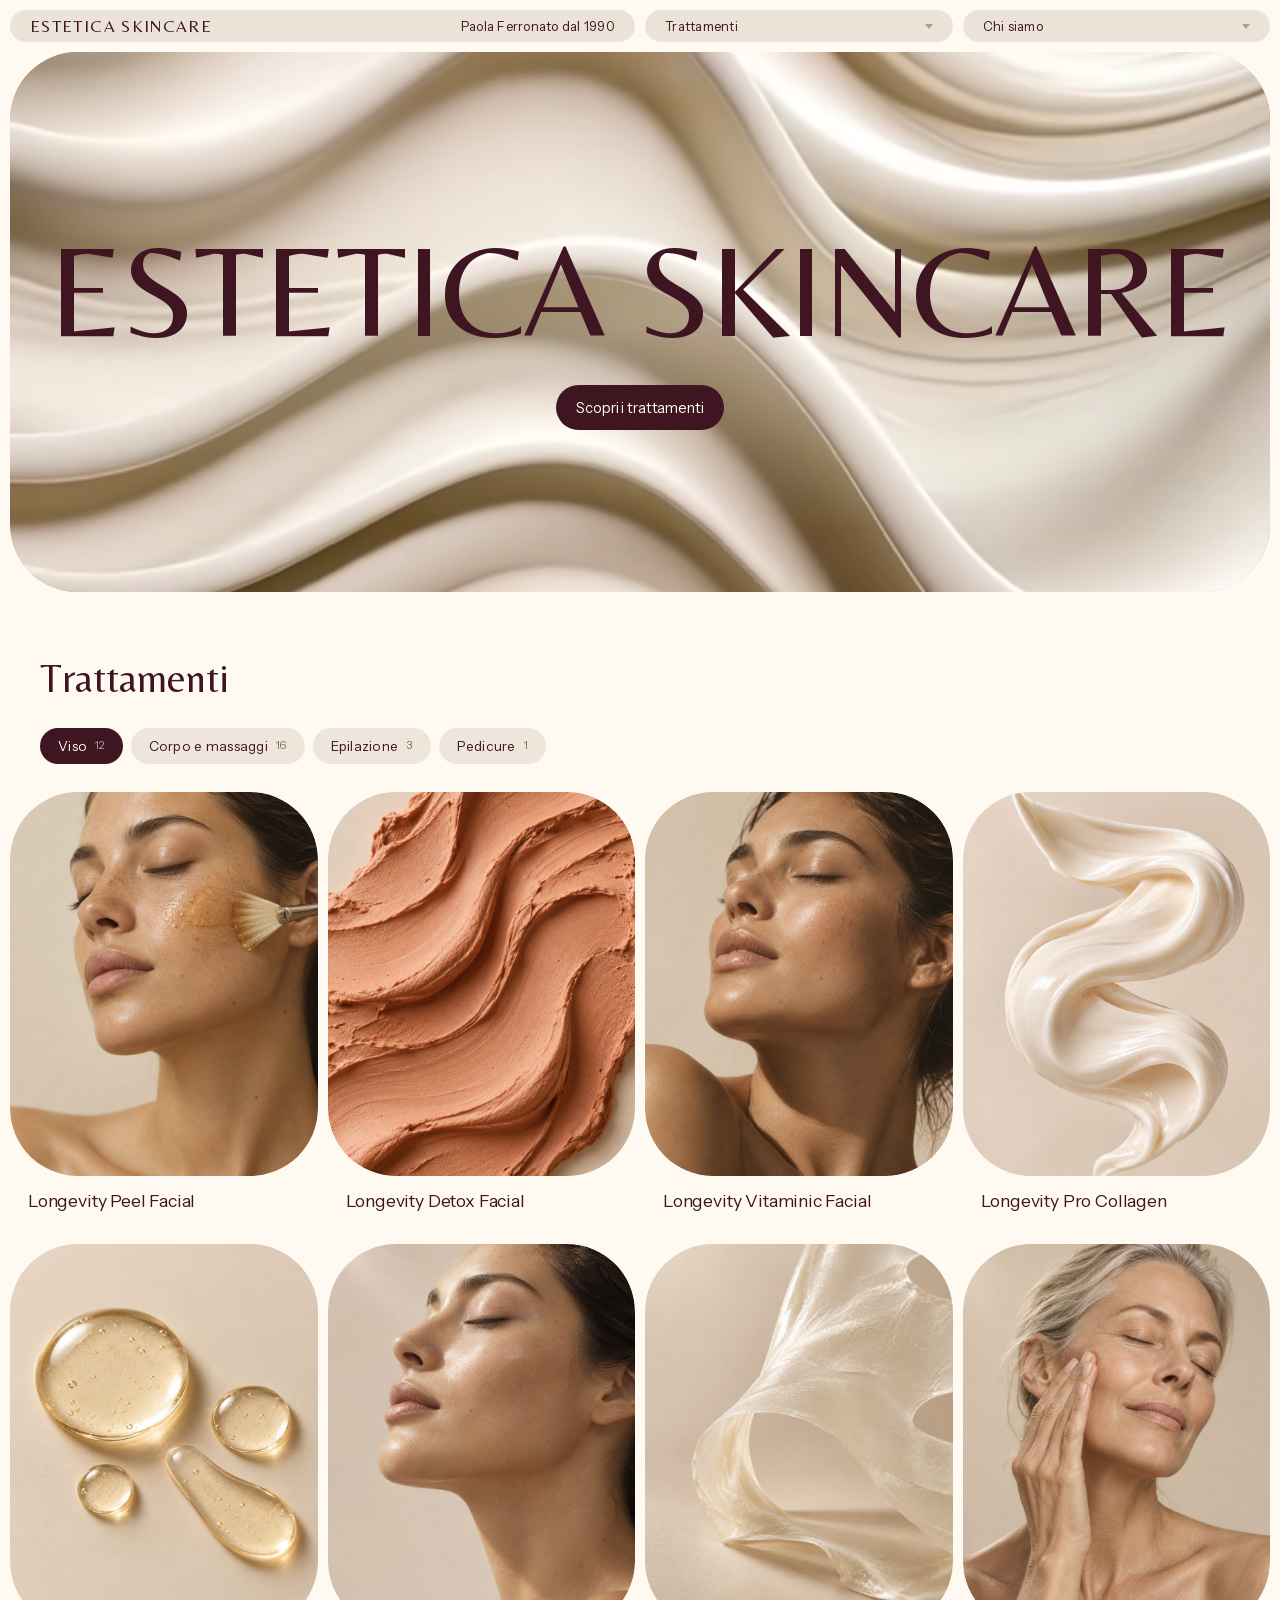
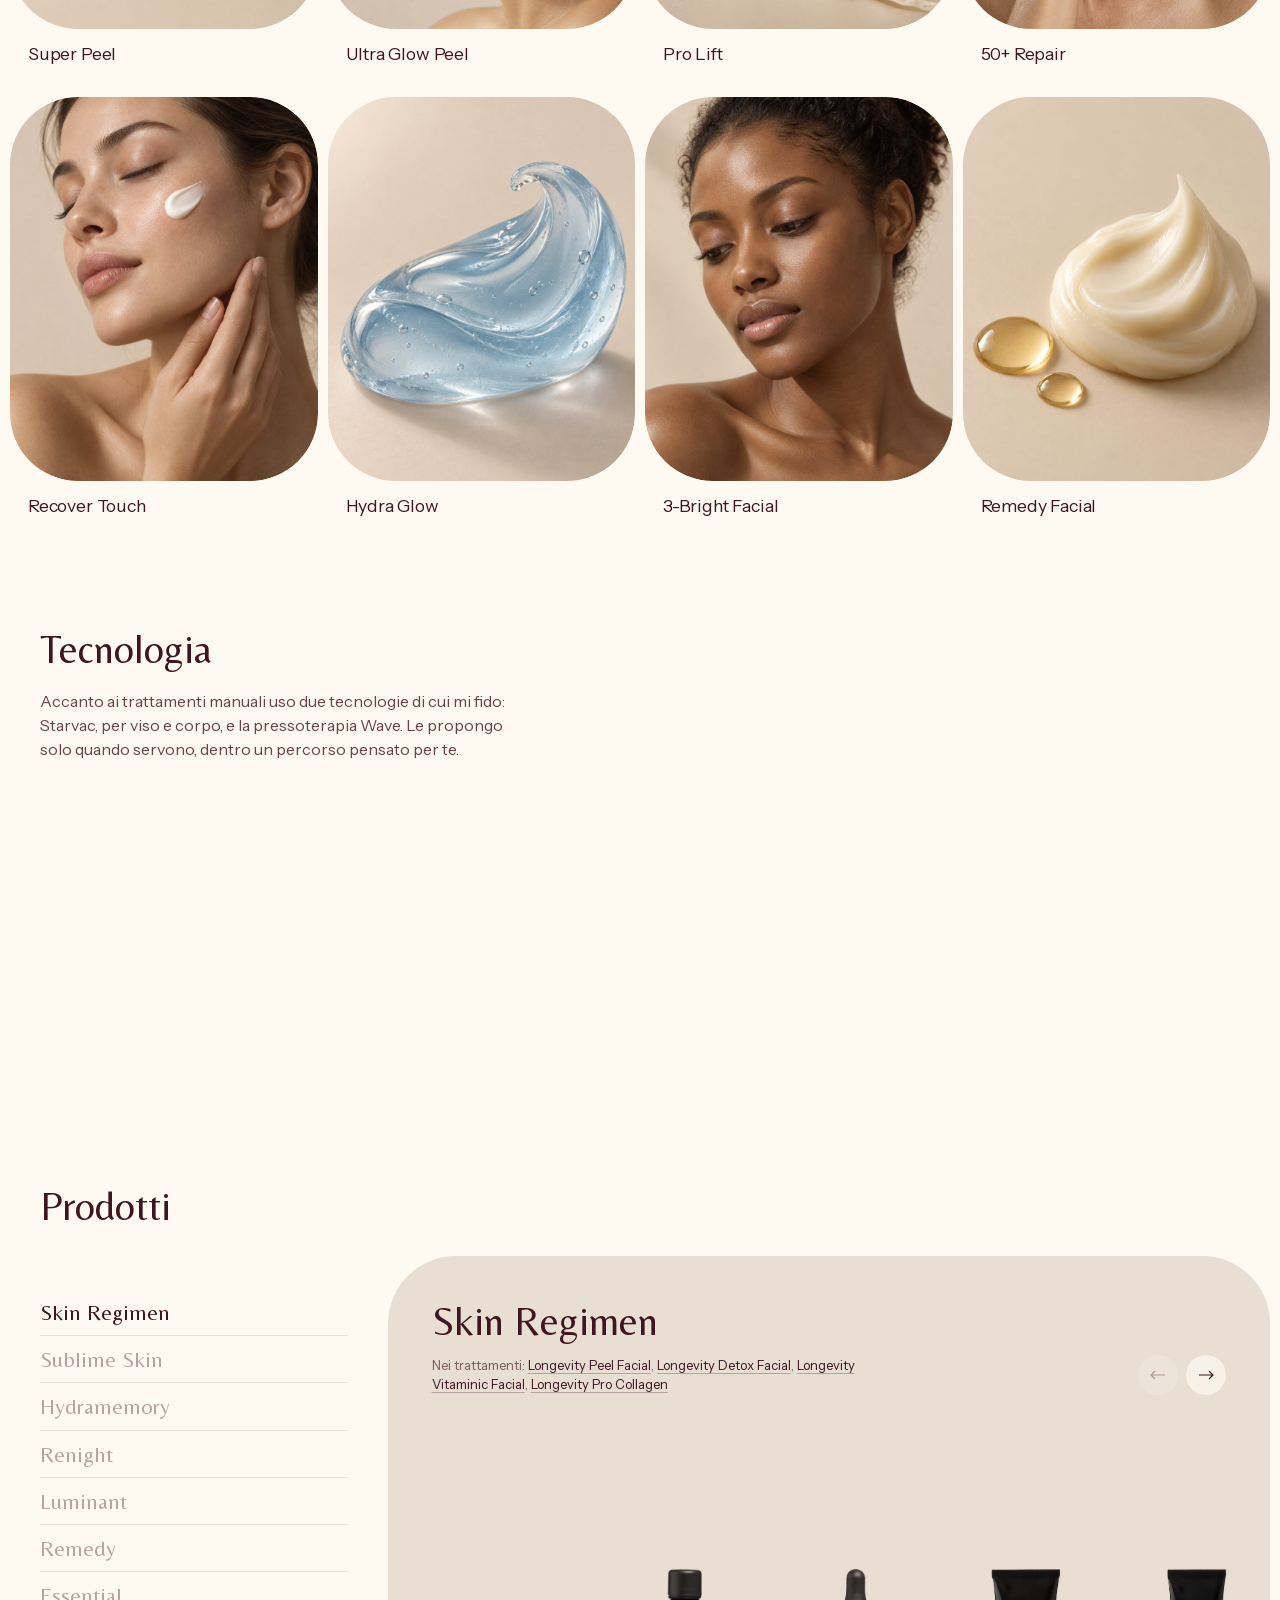
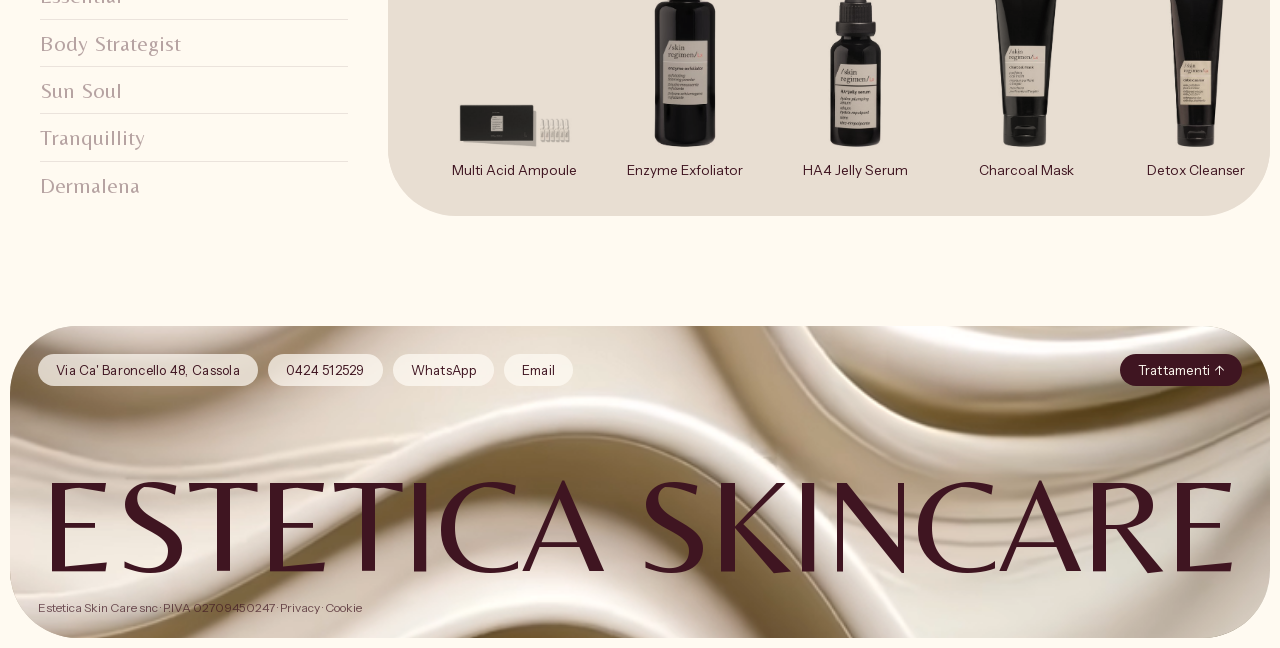
==== index.html @ 83f04407 "Prodotti Dermalena con le foto; logo nella scheda del browser Dermalena ha i suoi prodotti come le a" ====
<!doctype html>
<html lang="it">
<head>
  <meta charset="utf-8">
  <meta name="viewport" content="width=device-width, initial-scale=1">
  <title>Estetica Skincare | San Giuseppe di Cassola (VI)</title>
  <meta name="description" content="Estetica Skin Care, dal 1990 a San Giuseppe di Cassola (VI): Paola Ferronato e i suoi trattamenti viso e corpo Comfort Zone, massaggi, Starvac, pressoterapia, epilazione e pedicure. Si prenota su WhatsApp o al telefono.">
  <meta name="theme-color" content="#3F1521">
  <link rel="icon" href="favicon-32.png" sizes="32x32" type="image/png">
  <link rel="icon" href="favicon.svg" type="image/svg+xml">
  <link rel="apple-touch-icon" href="apple-touch-icon.png">

  <link rel="preload" href="fonts/instrument-sans-latin.woff2" as="font" type="font/woff2" crossorigin>
  <link rel="preload" href="fonts/belleza-latin.woff2" as="font" type="font/woff2" crossorigin>
  <link rel="preload" href="video/crema.avif" as="image" type="image/avif">
  <link rel="stylesheet" href="styles.css?v=15">
  <script>document.documentElement.classList.add('js')</script>
</head>
<body>

  <!--
    Dati presi da fonti pubbliche (Facebook dello studio, PagineGialle/PagineBianche, registro imprese):
    telefono 0424 512529, WhatsApp 348 1515097, Via Ca' Baroncello 48, P.IVA 02709450247.
    Trattamenti, durate e descrizioni dal menu Comfort Zone dello studio (settembre 2026).
    Email dello studio: skincareglp@gmail.com.
    DA CONFERMARE CON LA TITOLARE: durata del Bamboo Massage e della pedicure.

    Trattamenti, prezzi e prodotti vengono dai file in data/: le parti tra i segni "dati:…" e
    "/dati:…" le scrive scripts/build.mjs, quindi non vanno modificate a mano.
    Paola cambia i trattamenti dal pannello (.pages.yml), GitHub rigenera e pubblica.
  -->

  <!-- BARRA IN ALTO -->
  <div class="topbar">
    <header class="site-header bar">
      <a class="logo" href="#top">Estetica Skincare</a>
      <p class="site-header__owner">Paola Ferronato<span class="site-header__since"> dal 1990</span></p>
    </header>

    <nav class="site-menu" aria-label="Menu">
      <div class="site-menu__item">
        <button class="site-menu__btn bar" type="button" aria-expanded="false" aria-controls="panel-trattamenti">
          <span>Trattamenti</span>
          <svg class="site-menu__icon" viewBox="0 0 8 5" aria-hidden="true"><path d="M0 0h8L4 5z" fill="currentColor"/></svg>
        </button>
        <div class="menu-panel menu-panel--large" id="panel-trattamenti" hidden>
          <div class="menu-cats">
            <!-- dati:menu -->
            <div class="menu-cats__col">
              <section>
                <h2 class="panel-label">Viso</h2>
                <ul>
                  <li><a href="#t-longevity-peel"><span>Longevity Peel Facial</span><span class="menu-cats__time">50 min</span></a></li>
                  <li><a href="#t-longevity-detox"><span>Longevity Detox Facial</span><span class="menu-cats__time">50 min</span></a></li>
                  <li><a href="#t-longevity-vitaminic"><span>Longevity Vitaminic Facial</span><span class="menu-cats__time">50 min</span></a></li>
                  <li><a href="#t-longevity-pro-collagen"><span>Longevity Pro Collagen</span><span class="menu-cats__time">50 min</span></a></li>
                  <li><a href="#t-super-peel"><span>Super Peel</span><span class="menu-cats__time">50 min</span></a></li>
                  <li><a href="#t-ultra-glow-peel"><span>Ultra Glow Peel</span><span class="menu-cats__time">50 min</span></a></li>
                  <li><a href="#t-pro-lift"><span>Pro Lift</span><span class="menu-cats__time">50 min</span></a></li>
                  <li><a href="#t-50-repair"><span>50+ Repair</span><span class="menu-cats__time">60 min</span></a></li>
                  <li><a href="#t-recover-touch"><span>Recover Touch</span><span class="menu-cats__time">60 min</span></a></li>
                  <li><a href="#t-hydra-glow"><span>Hydra Glow</span><span class="menu-cats__time">50 min</span></a></li>
                  <li><a href="#t-3-bright-facial"><span>3-Bright Facial</span><span class="menu-cats__time">50 min</span></a></li>
                  <li><a href="#t-remedy-facial"><span>Remedy Facial</span><span class="menu-cats__time">50 min</span></a></li>
                </ul>
              </section>
            </div>
            <div class="menu-cats__col">
              <section>
                <h2 class="panel-label">Corpo e massaggi</h2>
                <ul>
                  <li><a href="#t-osmotic-bliss-massage"><span>Osmotic Bliss Massage</span><span class="menu-cats__time">50 min</span></a></li>
                  <li><a href="#t-3in1-treatment"><span>3in1 Treatment</span><span class="menu-cats__time">60 min</span></a></li>
                  <li><a href="#t-detox-and-drain"><span>Detox &amp; Drain</span><span class="menu-cats__time">50 min</span></a></li>
                  <li><a href="#t-thermal-mud"><span>Thermal Mud</span><span class="menu-cats__time">50 min</span></a></li>
                  <li><a href="#t-gua-sha-mud-massage"><span>Gua Sha Mud Massage</span><span class="menu-cats__time">50 min</span></a></li>
                  <li><a href="#t-thermoshock"><span>Thermoshock Treatment</span><span class="menu-cats__time">50 min</span></a></li>
                  <li><a href="#t-cellulite-shaping"><span>Cellulite Shaping Massage</span><span class="menu-cats__time">50 min</span></a></li>
                  <li><a href="#t-bamboo-massage"><span>Bamboo Massage</span><span class="menu-cats__time">50 min</span></a></li>
                  <li><a href="#t-head-spa"><span>Head Spa</span><span class="menu-cats__time">60 min</span></a></li>
                  <li><a href="#t-active-toning"><span>Active Toning</span><span class="menu-cats__time">50 min</span></a></li>
                  <li><a href="#t-back-and-neck-massage"><span>Back and Neck Massage</span><span class="menu-cats__time">50 min</span></a></li>
                  <li><a href="#t-collagen-wellness"><span>Collagen Wellness</span><span class="menu-cats__time">50 min</span></a></li>
                  <li><a href="#t-double-peel-body"><span>Double Peel Body</span><span class="menu-cats__time">60 min</span></a></li>
                  <li><a href="#t-maternity-massage"><span>Maternity Massage</span><span class="menu-cats__time">60 min</span></a></li>
                  <li><a href="#t-vital-bust"><span>Vital Bust</span><span class="menu-cats__time">50 min</span></a></li>
                  <li><a href="#t-fisiosport-massage"><span>Fisiosport Massage</span><span class="menu-cats__time">50 min</span></a></li>
                </ul>
              </section>
            </div>
            <div class="menu-cats__col">
              <section>
                <h2 class="panel-label">Epilazione</h2>
                <ul>
                  <li><a href="#t-epilazione-liposolubile"><span>Epilazione liposolubile</span><span class="menu-cats__time">A zona</span></a></li>
                  <li><a href="#t-laser-luce-pulsata"><span>Laser luce pulsata</span><span class="menu-cats__time">A zona</span></a></li>
                  <li><a href="#t-epilazione-elastique"><span>Epilazione Elastique</span><span class="menu-cats__time">A zona</span></a></li>
                </ul>
              </section>
              <section>
                <h2 class="panel-label">Pedicure</h2>
                <ul>
                  <li><a href="#t-pedicure"><span>Pedicure</span><span class="menu-cats__time">50 min</span></a></li>
                </ul>
              </section>
              <section>
                <h2 class="panel-label">Tecnologia</h2>
                <ul>
                  <li><a href="#t-starvac"><span>Starvac</span><span class="menu-cats__time">Viso e corpo</span></a></li>
                  <li><a href="#t-pressoterapia-wave"><span>Pressoterapia Wave</span><span class="menu-cats__time">Gambe e corpo</span></a></li>
                </ul>
              </section>
            </div>
            <!-- /dati:menu -->
          </div>
          <p class="menu-cats__note">Si prenota su WhatsApp o al telefono. <a href="#prodotti">I prodotti →</a></p>
        </div>
      </div>

      <div class="site-menu__item">
        <button class="site-menu__btn bar" type="button" aria-expanded="false" aria-controls="panel-chi-siamo">
          <span>Chi siamo</span>
          <svg class="site-menu__icon" viewBox="0 0 8 5" aria-hidden="true"><path d="M0 0h8L4 5z" fill="currentColor"/></svg>
        </button>
        <div class="menu-panel" id="panel-chi-siamo" hidden>
          <div class="about">
            <section>
              <h2 class="panel-label">Lo studio</h2>
              <div class="about__text">
                <p>Lo studio di Paola Ferronato, a San Giuseppe di Cassola dal 1990.</p>
                <p>Da più di trent'anni Paola accoglie le sue clienti una alla volta, con calma e con cura. È così che si diventa di casa: conoscendosi, appuntamento dopo appuntamento.</p>
              </div>
            </section>

            <!-- dove siamo e come contattarci, in un solo elenco -->
            <ul class="about__rows">
              <li><span>Indirizzo</span><span>Via Ca' Baroncello, 48<br>36022 San Giuseppe di Cassola (VI)</span></li>
              <li><span>Mappa</span><a href="https://www.google.com/maps/search/?api=1&amp;query=Estetica%20Skin%20Care%2C%20Via%20Ca%27%20Baroncello%2048%2C%20Cassola%20VI" target="_blank" rel="noopener">Apri in Google Maps</a></li>
              <li><span>Telefono</span><a href="tel:+390424512529">0424 512529</a></li>
              <li><span>WhatsApp</span><a href="https://wa.me/393481515097" target="_blank" rel="noopener">348 1515097</a></li>
              <li><span>Email</span><a href="mailto:skincareglp@gmail.com">skincareglp@gmail.com</a></li>
            </ul>
          </div>
        </div>
      </div>
    </nav>
  </div>

  <main>

    <!-- HERO -->
    <section class="hero" id="top">
      <!-- crema che scorre: un'immagine animata (AVIF), che i telefoni fanno sempre girare da sola,
           senza pulsante play; dove l'AVIF non c'è resta il primo fotogramma -->
      <picture class="bg-cream" aria-hidden="true"><source srcset="video/crema.avif" type="image/avif"><img src="img/crema.jpg" alt="" fetchpriority="high"></picture>

      <div class="hero__content">
        <!-- le lettere salgono una alla volta dalla linea di base, come il logo nel footer di Vibrolux -->
        <h1 class="hero__wordmark" aria-label="Estetica Skincare"><span class="hero__letters" aria-hidden="true"><span style="--i:0">E</span><span style="--i:1">S</span><span style="--i:2">T</span><span style="--i:3">E</span><span style="--i:4">T</span><span style="--i:5">I</span><span style="--i:6">C</span><span style="--i:7">A</span><span style="--i:8">&nbsp;</span><span style="--i:9">S</span><span style="--i:10">K</span><span style="--i:11">I</span><span style="--i:12">N</span><span style="--i:13">C</span><span style="--i:14">A</span><span style="--i:15">R</span><span style="--i:16">E</span></span></h1>
        <a class="pill pill--wine" href="#trattamenti">Scopri i trattamenti</a>
      </div>
    </section>

    <!-- TRATTAMENTI, divisi per area: in ogni card, .treatment__detail è il testo della scheda che si apre al tocco -->
    <section class="treatments" id="trattamenti" aria-labelledby="treatments-title">
      <div class="treatments__head">
        <h2 id="treatments-title">Trattamenti</h2>
      </div>

      <!-- dati:aree -->
      <div class="tabs" role="tablist" aria-label="Aree di trattamento">
        <button class="tab" type="button" role="tab" id="tab-viso" aria-controls="cat-viso" aria-selected="true">Viso<span class="tab__count">12</span></button>
        <button class="tab" type="button" role="tab" id="tab-corpo" aria-controls="cat-corpo" aria-selected="false">Corpo e massaggi<span class="tab__count">16</span></button>
        <button class="tab" type="button" role="tab" id="tab-epilazione" aria-controls="cat-epilazione" aria-selected="false">Epilazione<span class="tab__count">3</span></button>
        <button class="tab" type="button" role="tab" id="tab-pedicure" aria-controls="cat-pedicure" aria-selected="false">Pedicure<span class="tab__count">1</span></button>
      </div>

      <div class="category" id="cat-viso" role="tabpanel" aria-labelledby="tab-viso">
        <h3 class="category__title">Viso</h3>
        <div class="grid">
          <article class="treatment" id="t-longevity-peel" data-area="Viso" data-time="50 min">
            <button class="card" type="button" aria-label="Longevity Peel Facial: scopri il trattamento">
              <span class="card__thumb"><img src="img/trattamenti/longevity-peel.jpg" alt="" width="880" height="1100"></span>
              <span class="card__label"><span class="card__cta">Scopri il trattamento</span><span class="card__name" aria-hidden="true">Longevity Peel Facial</span></span>
            </button>
            <div class="treatment__info">
              <h4 class="treatment__name">Longevity Peel Facial</h4>
            </div>
            <div class="treatment__detail">
              <p class="treatment__desc">Il rimedio alla stanchezza della vita di città e ai segni che lascia sul viso. Alfa-idrossiacidi, acido ialuronico e peptidi rinnovano la pelle, contrastano rughe e perdita di tono e le ridanno un aspetto sano e compatto.</p>
              <p class="panel-label">Prodotti usati</p>
              <ul class="product-chips">
                <li class="product-chip"><span class="product-chip__img"><img src="img/prodotti/skin-regimen-multi-acid-ampoule.jpg" alt="" width="450" height="600" loading="lazy"></span><span><span class="product-chip__name">Multi Acid Ampoule</span><span class="product-chip__line">Skin Regimen</span></span></li>
                <li class="product-chip"><span class="product-chip__img"><img src="img/prodotti/skin-regimen-enzyme-exfoliator.jpg" alt="" width="450" height="600" loading="lazy"></span><span><span class="product-chip__name">Enzyme Exfoliator</span><span class="product-chip__line">Skin Regimen</span></span></li>
                <li class="product-chip"><span class="product-chip__img"><img src="img/prodotti/skin-regimen-ha4-jelly-serum.jpg" alt="" width="450" height="600" loading="lazy"></span><span><span class="product-chip__name">HA4 Jelly Serum</span><span class="product-chip__line">Skin Regimen</span></span></li>
              </ul>
              <p class="treatment__book">
                <a class="pill pill--wine" href="https://wa.me/393481515097?text=Ciao%21%20Vorrei%20prenotare%3A%20Longevity%20Peel%20Facial" target="_blank" rel="noopener">Prenota su WhatsApp</a>
                <a class="pill pill--line" href="tel:+390424512529">Chiama 0424 512529</a>
              </p>
            </div>
          </article>
          <article class="treatment" id="t-longevity-detox" data-area="Viso" data-time="50 min">
            <button class="card" type="button" aria-label="Longevity Detox Facial: scopri il trattamento">
              <span class="card__thumb"><img src="img/trattamenti/longevity-detox.jpg" alt="" width="880" height="1100"></span>
              <span class="card__label"><span class="card__cta">Scopri il trattamento</span><span class="card__name" aria-hidden="true">Longevity Detox Facial</span></span>
            </button>
            <div class="treatment__info">
              <h4 class="treatment__name">Longevity Detox Facial</h4>
            </div>
            <div class="treatment__detail">
              <p class="treatment__desc">Libera la pelle da smog e impurità e contrasta i primi segni del tempo. Una maschera peel-off con clorella e carbone vegetale, insieme a manualità di massaggio specifiche, dà subito un effetto detossinante, rassodante e antigravità.</p>
              <p class="panel-label">Prodotti usati</p>
              <ul class="product-chips">
                <li class="product-chip"><span class="product-chip__img"><img src="img/prodotti/skin-regimen-detox-cleanser.jpg" alt="" width="450" height="600" loading="lazy"></span><span><span class="product-chip__name">Detox Cleanser</span><span class="product-chip__line">Skin Regimen</span></span></li>
                <li class="product-chip"><span class="product-chip__img"><img src="img/prodotti/skin-regimen-charcoal-mask.jpg" alt="" width="450" height="600" loading="lazy"></span><span><span class="product-chip__name">Charcoal Mask</span><span class="product-chip__line">Skin Regimen</span></span></li>
                <li class="product-chip"><span class="product-chip__img"><img src="img/prodotti/skin-regimen-microalgae-essence.jpg" alt="" width="450" height="600" loading="lazy"></span><span><span class="product-chip__name">Microalgae Essence</span><span class="product-chip__line">Skin Regimen</span></span></li>
              </ul>
              <p class="treatment__book">
                <a class="pill pill--wine" href="https://wa.me/393481515097?text=Ciao%21%20Vorrei%20prenotare%3A%20Longevity%20Detox%20Facial" target="_blank" rel="noopener">Prenota su WhatsApp</a>
                <a class="pill pill--line" href="tel:+390424512529">Chiama 0424 512529</a>
              </p>
            </div>
          </article>
          <article class="treatment" id="t-longevity-vitaminic" data-area="Viso" data-time="50 min">
            <button class="card" type="button" aria-label="Longevity Vitaminic Facial: scopri il trattamento">
              <span class="card__thumb"><img src="img/trattamenti/longevity-vitaminic.jpg" alt="" width="880" height="1100"></span>
              <span class="card__label"><span class="card__cta">Scopri il trattamento</span><span class="card__name" aria-hidden="true">Longevity Vitaminic Facial</span></span>
            </button>
            <div class="treatment__info">
              <h4 class="treatment__name">Longevity Vitaminic Facial</h4>
            </div>
            <div class="treatment__detail">
              <p class="treatment__desc">Per la pelle spenta e grigia, con macchie e primi segni del tempo. Dopo una pulizia profonda, una maschera illuminante all'argilla e un'alta dose di vitamina C ridanno tono e luce; lo skin stretching ridensifica il viso.</p>
              <p class="panel-label">Prodotti usati</p>
              <ul class="product-chips">
                <li class="product-chip"><span class="product-chip__img"><img src="img/prodotti/skin-regimen-vitamin-c-serum.jpg" alt="" width="450" height="600" loading="lazy"></span><span><span class="product-chip__name">Vitamin C Serum</span><span class="product-chip__line">Skin Regimen</span></span></li>
                <li class="product-chip"><span class="product-chip__img"><img src="img/prodotti/skin-regimen-pink-kaolin-mask.jpg" alt="" width="450" height="600" loading="lazy"></span><span><span class="product-chip__name">Pink Kaolin Mask</span><span class="product-chip__line">Skin Regimen</span></span></li>
              </ul>
              <p class="treatment__book">
                <a class="pill pill--wine" href="https://wa.me/393481515097?text=Ciao%21%20Vorrei%20prenotare%3A%20Longevity%20Vitaminic%20Facial" target="_blank" rel="noopener">Prenota su WhatsApp</a>
                <a class="pill pill--line" href="tel:+390424512529">Chiama 0424 512529</a>
              </p>
            </div>
          </article>
          <article class="treatment" id="t-longevity-pro-collagen" data-area="Viso" data-time="50 min">
            <button class="card" type="button" aria-label="Longevity Pro Collagen: scopri il trattamento">
              <span class="card__thumb"><img src="img/trattamenti/longevity-pro-collagen.jpg" alt="" width="880" height="1100"></span>
              <span class="card__label"><span class="card__cta">Scopri il trattamento</span><span class="card__name" aria-hidden="true">Longevity Pro Collagen</span></span>
            </button>
            <div class="treatment__info">
              <h4 class="treatment__name">Longevity Pro Collagen</h4>
            </div>
            <div class="treatment__detail">
              <p class="treatment__desc">Migliora tono e compattezza: aumenta elasticità e idratazione e attenua le rughe dovute al rilassamento della pelle. Il massaggio con il Rolling Roulage e una maschera professionale la lasciano più liscia e piena.</p>
              <p class="panel-label">Prodotti usati</p>
              <ul class="product-chips">
                <li class="product-chip"><span class="product-chip__img"><img src="img/prodotti/skin-regimen-collagen-serum.jpg" alt="" width="450" height="600" loading="lazy"></span><span><span class="product-chip__name">Collagen Serum</span><span class="product-chip__line">Skin Regimen</span></span></li>
                <li class="product-chip"><span class="product-chip__img"><img src="img/prodotti/skin-regimen-tripeptide-gel.jpg" alt="" width="450" height="600" loading="lazy"></span><span><span class="product-chip__name">Tripeptide Gel</span><span class="product-chip__line">Skin Regimen</span></span></li>
                <li class="product-chip"><span class="product-chip__img"><img src="img/prodotti/skin-regimen-polypeptide-rich-cream.jpg" alt="" width="450" height="600" loading="lazy"></span><span><span class="product-chip__name">Polypeptide Rich Cream</span><span class="product-chip__line">Skin Regimen</span></span></li>
              </ul>
              <p class="treatment__book">
                <a class="pill pill--wine" href="https://wa.me/393481515097?text=Ciao%21%20Vorrei%20prenotare%3A%20Longevity%20Pro%20Collagen" target="_blank" rel="noopener">Prenota su WhatsApp</a>
                <a class="pill pill--line" href="tel:+390424512529">Chiama 0424 512529</a>
              </p>
            </div>
          </article>
          <article class="treatment" id="t-super-peel" data-area="Viso" data-time="50 min">
            <button class="card" type="button" aria-label="Super Peel: scopri il trattamento">
              <span class="card__thumb"><img src="img/trattamenti/super-peel.jpg" alt="" width="880" height="1100" loading="lazy"></span>
              <span class="card__label"><span class="card__cta">Scopri il trattamento</span><span class="card__name" aria-hidden="true">Super Peel</span></span>
            </button>
            <div class="treatment__info">
              <h4 class="treatment__name">Super Peel</h4>
            </div>
            <div class="treatment__detail">
              <p class="treatment__desc">Un doppio peeling intensivo con alfa e poliidrossiacidi, adatto a ogni pelle, dalla più sensibile alla più resistente. Attenua linee d'espressione e rughe e lascia la pelle levigatissima: ideale per ringiovanire la pelle matura.</p>
              <p class="panel-label">Prodotti usati</p>
              <ul class="product-chips">
                <li class="product-chip"><span class="product-chip__img"><img src="img/prodotti/sublime-peel-pads.jpg" alt="" width="450" height="600" loading="lazy"></span><span><span class="product-chip__name">Peel Pads</span><span class="product-chip__line">Sublime Skin</span></span></li>
                <li class="product-chip"><span class="product-chip__img"><img src="img/prodotti/sublime-intensive-serum.jpg" alt="" width="450" height="600" loading="lazy"></span><span><span class="product-chip__name">Intensive Serum</span><span class="product-chip__line">Sublime Skin</span></span></li>
                <li class="product-chip"><span class="product-chip__img"><img src="img/prodotti/sublime-cream.jpg" alt="" width="450" height="600" loading="lazy"></span><span><span class="product-chip__name">Cream</span><span class="product-chip__line">Sublime Skin</span></span></li>
              </ul>
              <p class="treatment__book">
                <a class="pill pill--wine" href="https://wa.me/393481515097?text=Ciao%21%20Vorrei%20prenotare%3A%20Super%20Peel" target="_blank" rel="noopener">Prenota su WhatsApp</a>
                <a class="pill pill--line" href="tel:+390424512529">Chiama 0424 512529</a>
              </p>
            </div>
          </article>
          <article class="treatment" id="t-ultra-glow-peel" data-area="Viso" data-time="50 min">
            <button class="card" type="button" aria-label="Ultra Glow Peel: scopri il trattamento">
              <span class="card__thumb"><img src="img/trattamenti/ultra-glow-peel.jpg" alt="" width="880" height="1100" loading="lazy"></span>
              <span class="card__label"><span class="card__cta">Scopri il trattamento</span><span class="card__name" aria-hidden="true">Ultra Glow Peel</span></span>
            </button>
            <div class="treatment__info">
              <h4 class="treatment__name">Ultra Glow Peel</h4>
            </div>
            <div class="treatment__detail">
              <p class="treatment__desc">Un peeling intensivo per un incarnato uniforme e luminoso, quando il tono è spento o compaiono macchie scure. Rinnova la pelle in profondità: perfetto ai cambi di stagione.</p>
              <p class="panel-label">Prodotti usati</p>
              <ul class="product-chips">
                <li class="product-chip"><span class="product-chip__img"><img src="img/prodotti/sublime-peel-pads.jpg" alt="" width="450" height="600" loading="lazy"></span><span><span class="product-chip__name">Peel Pads</span><span class="product-chip__line">Sublime Skin</span></span></li>
                <li class="product-chip"><span class="product-chip__img"><img src="img/prodotti/sublime-glow-drops.jpg" alt="" width="450" height="600" loading="lazy"></span><span><span class="product-chip__name">Precious Glow Drops</span><span class="product-chip__line">Sublime Skin</span></span></li>
              </ul>
              <p class="treatment__book">
                <a class="pill pill--wine" href="https://wa.me/393481515097?text=Ciao%21%20Vorrei%20prenotare%3A%20Ultra%20Glow%20Peel" target="_blank" rel="noopener">Prenota su WhatsApp</a>
                <a class="pill pill--line" href="tel:+390424512529">Chiama 0424 512529</a>
              </p>
            </div>
          </article>
          <article class="treatment" id="t-pro-lift" data-area="Viso" data-time="50 min">
            <button class="card" type="button" aria-label="Pro Lift: scopri il trattamento">
              <span class="card__thumb"><img src="img/trattamenti/pro-lift.jpg" alt="" width="880" height="1100" loading="lazy"></span>
              <span class="card__label"><span class="card__cta">Scopri il trattamento</span><span class="card__name" aria-hidden="true">Pro Lift</span></span>
            </button>
            <div class="treatment__info">
              <h4 class="treatment__name">Pro Lift</h4>
            </div>
            <div class="treatment__detail">
              <p class="treatment__desc">Effetto lifting e filler naturale, con una maschera peel-off e il massaggio Kobido. Restituisce pienezza e ridisegna i volumi del viso.</p>
              <p class="panel-label">Prodotti usati</p>
              <ul class="product-chips">
                <li class="product-chip"><span class="product-chip__img"><img src="img/prodotti/sublime-lift-mask.jpg" alt="" width="450" height="600" loading="lazy"></span><span><span class="product-chip__name">Lift Mask</span><span class="product-chip__line">Sublime Skin</span></span></li>
                <li class="product-chip"><span class="product-chip__img"><img src="img/prodotti/sublime-lift-firm-ampoule.jpg" alt="" width="450" height="600" loading="lazy"></span><span><span class="product-chip__name">Lift &amp; Firm Ampoule</span><span class="product-chip__line">Sublime Skin</span></span></li>
                <li class="product-chip"><span class="product-chip__img"><img src="img/prodotti/sublime-cream.jpg" alt="" width="450" height="600" loading="lazy"></span><span><span class="product-chip__name">Cream</span><span class="product-chip__line">Sublime Skin</span></span></li>
              </ul>
              <p class="treatment__book">
                <a class="pill pill--wine" href="https://wa.me/393481515097?text=Ciao%21%20Vorrei%20prenotare%3A%20Pro%20Lift" target="_blank" rel="noopener">Prenota su WhatsApp</a>
                <a class="pill pill--line" href="tel:+390424512529">Chiama 0424 512529</a>
              </p>
            </div>
          </article>
          <article class="treatment" id="t-50-repair" data-area="Viso" data-time="60 min">
            <button class="card" type="button" aria-label="50+ Repair: scopri il trattamento">
              <span class="card__thumb"><img src="img/trattamenti/50-repair.jpg" alt="" width="880" height="1100" loading="lazy"></span>
              <span class="card__label"><span class="card__cta">Scopri il trattamento</span><span class="card__name" aria-hidden="true">50+ Repair</span></span>
            </button>
            <div class="treatment__info">
              <h4 class="treatment__name">50+ Repair</h4>
            </div>
            <div class="treatment__detail">
              <p class="treatment__desc">Il trattamento più completo contro assottigliamento, secchezza e perdita di densità della pelle in menopausa. Texture nutrienti in olio e due tecniche di massaggio, Dermal Petrissage e Kobido, la rivitalizzano e la sostengono.</p>
              <p class="panel-label">Prodotti usati</p>
              <ul class="product-chips">
                <li class="product-chip"><span class="product-chip__img"><img src="img/prodotti/sublime-rich-cream.jpg" alt="" width="450" height="600" loading="lazy"></span><span><span class="product-chip__name">Rich Cream</span><span class="product-chip__line">Sublime Skin</span></span></li>
                <li class="product-chip"><span class="product-chip__img"><img src="img/prodotti/sublime-intensive-serum.jpg" alt="" width="450" height="600" loading="lazy"></span><span><span class="product-chip__name">Intensive Serum</span><span class="product-chip__line">Sublime Skin</span></span></li>
              </ul>
              <p class="treatment__book">
                <a class="pill pill--wine" href="https://wa.me/393481515097?text=Ciao%21%20Vorrei%20prenotare%3A%2050%2B%20Repair" target="_blank" rel="noopener">Prenota su WhatsApp</a>
                <a class="pill pill--line" href="tel:+390424512529">Chiama 0424 512529</a>
              </p>
            </div>
          </article>
          <article class="treatment" id="t-recover-touch" data-area="Viso" data-time="60 min">
            <button class="card" type="button" aria-label="Recover Touch: scopri il trattamento">
              <span class="card__thumb"><img src="img/trattamenti/recover-touch.jpg" alt="" width="880" height="1100" loading="lazy"></span>
              <span class="card__label"><span class="card__cta">Scopri il trattamento</span><span class="card__name" aria-hidden="true">Recover Touch</span></span>
            </button>
            <div class="treatment__info">
              <h4 class="treatment__name">Recover Touch</h4>
            </div>
            <div class="treatment__detail">
              <p class="treatment__desc">Nutriente e antiossidante, ripara i danni di sole, smog e tempo. Bacche di goji e olio di macadamia nutrono la pelle e ricostruiscono la sua barriera: torna liscia e ringiovanita.</p>
              <p class="panel-label">Prodotti usati</p>
              <ul class="product-chips">
                <li class="product-chip"><span class="product-chip__img"><img src="img/prodotti/renight-oil.jpg" alt="" width="450" height="600" loading="lazy"></span><span><span class="product-chip__name">Oil</span><span class="product-chip__line">Renight</span></span></li>
                <li class="product-chip"><span class="product-chip__img"><img src="img/prodotti/renight-mask.jpg" alt="" width="450" height="600" loading="lazy"></span><span><span class="product-chip__name">Mask</span><span class="product-chip__line">Renight</span></span></li>
                <li class="product-chip"><span class="product-chip__img"><img src="img/prodotti/renight-cream.jpg" alt="" width="450" height="600" loading="lazy"></span><span><span class="product-chip__name">Cream</span><span class="product-chip__line">Renight</span></span></li>
              </ul>
              <p class="treatment__book">
                <a class="pill pill--wine" href="https://wa.me/393481515097?text=Ciao%21%20Vorrei%20prenotare%3A%20Recover%20Touch" target="_blank" rel="noopener">Prenota su WhatsApp</a>
                <a class="pill pill--line" href="tel:+390424512529">Chiama 0424 512529</a>
              </p>
            </div>
          </article>
          <article class="treatment" id="t-hydra-glow" data-area="Viso" data-time="50 min">
            <button class="card" type="button" aria-label="Hydra Glow: scopri il trattamento">
              <span class="card__thumb"><img src="img/trattamenti/hydra-glow.jpg" alt="" width="880" height="1100" loading="lazy"></span>
              <span class="card__label"><span class="card__cta">Scopri il trattamento</span><span class="card__name" aria-hidden="true">Hydra Glow</span></span>
            </button>
            <div class="treatment__info">
              <h4 class="treatment__name">Hydra Glow</h4>
            </div>
            <div class="treatment__detail">
              <p class="treatment__desc">Luminosità immediata, idratazione profonda e nuova vitalità. Acido lattico, acido ialuronico e fico d'India funzionano ancora meglio con il freddo degli ice spoons, che tonifica.</p>
              <p class="panel-label">Prodotti usati</p>
              <ul class="product-chips">
                <li class="product-chip"><span class="product-chip__img"><img src="img/prodotti/hydramemory-water-source-serum.jpg" alt="" width="450" height="600" loading="lazy"></span><span><span class="product-chip__name">Water Source Serum</span><span class="product-chip__line">Hydramemory</span></span></li>
                <li class="product-chip"><span class="product-chip__img"><img src="img/prodotti/hydramemory-plump-mask.jpg" alt="" width="450" height="600" loading="lazy"></span><span><span class="product-chip__name">Plump Mask</span><span class="product-chip__line">Hydramemory</span></span></li>
                <li class="product-chip"><span class="product-chip__img"><img src="img/prodotti/hydramemory-hybrid-glow.jpg" alt="" width="450" height="600" loading="lazy"></span><span><span class="product-chip__name">Hybrid Glow</span><span class="product-chip__line">Hydramemory</span></span></li>
              </ul>
              <p class="treatment__book">
                <a class="pill pill--wine" href="https://wa.me/393481515097?text=Ciao%21%20Vorrei%20prenotare%3A%20Hydra%20Glow" target="_blank" rel="noopener">Prenota su WhatsApp</a>
                <a class="pill pill--line" href="tel:+390424512529">Chiama 0424 512529</a>
              </p>
            </div>
          </article>
          <article class="treatment" id="t-3-bright-facial" data-area="Viso" data-time="50 min">
            <button class="card" type="button" aria-label="3-Bright Facial: scopri il trattamento">
              <span class="card__thumb"><img src="img/trattamenti/3-bright-facial.jpg" alt="" width="880" height="1100" loading="lazy"></span>
              <span class="card__label"><span class="card__cta">Scopri il trattamento</span><span class="card__name" aria-hidden="true">3-Bright Facial</span></span>
            </button>
            <div class="treatment__info">
              <h4 class="treatment__name">3-Bright Facial</h4>
            </div>
            <div class="treatment__detail">
              <p class="treatment__desc">Un trattamento intensivo contro macchie, iperpigmentazione e tono irregolare, in tre tempi: correzione, luminosità e prevenzione. Adatto a tutte le carnagioni, anche in gravidanza.</p>
              <p class="panel-label">Prodotti usati</p>
              <ul class="product-chips">
                <li class="product-chip"><span class="product-chip__img"><img src="img/prodotti/luminant-serum.jpg" alt="" width="450" height="600" loading="lazy"></span><span><span class="product-chip__name">Serum</span><span class="product-chip__line">Luminant</span></span></li>
                <li class="product-chip"><span class="product-chip__img"><img src="img/prodotti/luminant-cream.jpg" alt="" width="450" height="600" loading="lazy"></span><span><span class="product-chip__name">Cream</span><span class="product-chip__line">Luminant</span></span></li>
                <li class="product-chip"><span class="product-chip__img"><img src="img/prodotti/luminant-defense.jpg" alt="" width="450" height="600" loading="lazy"></span><span><span class="product-chip__name">Defense</span><span class="product-chip__line">Luminant</span></span></li>
              </ul>
              <p class="treatment__book">
                <a class="pill pill--wine" href="https://wa.me/393481515097?text=Ciao%21%20Vorrei%20prenotare%3A%203-Bright%20Facial" target="_blank" rel="noopener">Prenota su WhatsApp</a>
                <a class="pill pill--line" href="tel:+390424512529">Chiama 0424 512529</a>
              </p>
            </div>
          </article>
          <article class="treatment" id="t-remedy-facial" data-area="Viso" data-time="50 min">
            <button class="card" type="button" aria-label="Remedy Facial: scopri il trattamento">
              <span class="card__thumb"><img src="img/trattamenti/remedy-facial.jpg" alt="" width="880" height="1100" loading="lazy"></span>
              <span class="card__label"><span class="card__cta">Scopri il trattamento</span><span class="card__name" aria-hidden="true">Remedy Facial</span></span>
            </button>
            <div class="treatment__info">
              <h4 class="treatment__name">Remedy Facial</h4>
            </div>
            <div class="treatment__detail">
              <p class="treatment__desc">Per la pelle sensibile e delicata. Prebiotici dalla barbabietola da zucchero e olio di marula leniscono gli arrossamenti e rafforzano le difese naturali della pelle.</p>
              <p class="panel-label">Prodotti usati</p>
              <ul class="product-chips">
                <li class="product-chip"><span class="product-chip__img"><img src="img/prodotti/remedy-toner.jpg" alt="" width="450" height="600" loading="lazy"></span><span><span class="product-chip__name">Toner</span><span class="product-chip__line">Remedy</span></span></li>
                <li class="product-chip"><span class="product-chip__img"><img src="img/prodotti/remedy-serum.jpg" alt="" width="450" height="600" loading="lazy"></span><span><span class="product-chip__name">Serum</span><span class="product-chip__line">Remedy</span></span></li>
                <li class="product-chip"><span class="product-chip__img"><img src="img/prodotti/remedy-cream.jpg" alt="" width="450" height="600" loading="lazy"></span><span><span class="product-chip__name">Cream</span><span class="product-chip__line">Remedy</span></span></li>
              </ul>
              <p class="treatment__book">
                <a class="pill pill--wine" href="https://wa.me/393481515097?text=Ciao%21%20Vorrei%20prenotare%3A%20Remedy%20Facial" target="_blank" rel="noopener">Prenota su WhatsApp</a>
                <a class="pill pill--line" href="tel:+390424512529">Chiama 0424 512529</a>
              </p>
            </div>
          </article>
        </div>
      </div>

      <div class="category" id="cat-corpo" role="tabpanel" aria-labelledby="tab-corpo">
        <h3 class="category__title">Corpo e massaggi</h3>
        <div class="grid">
          <article class="treatment" id="t-osmotic-bliss-massage" data-area="Corpo e massaggi" data-time="50 min">
            <button class="card" type="button" aria-label="Osmotic Bliss Massage: scopri il trattamento">
              <span class="card__thumb"><img src="img/trattamenti/osmotic-bliss-massage.jpg" alt="" width="880" height="1100" loading="lazy"></span>
              <span class="card__label"><span class="card__cta">Scopri il trattamento</span><span class="card__name" aria-hidden="true">Osmotic Bliss Massage</span></span>
            </button>
            <div class="treatment__info">
              <h4 class="treatment__name">Osmotic Bliss Massage</h4>
            </div>
            <div class="treatment__detail">
              <p class="treatment__desc">Un massaggio drenante profondo che riduce la ritenzione di liquidi e dà subito leggerezza. Con la Osmotic Cream Mud tonifica anche la muscolatura: la pelle appare più compatta già dalla prima volta.</p>
              <p class="panel-label">Prodotti usati</p>
              <ul class="product-chips">
                <li class="product-chip"><span class="product-chip__img"><img src="img/prodotti/body-osmotic-cream-mud.jpg" alt="" width="450" height="600" loading="lazy"></span><span><span class="product-chip__name">Osmotic Cream Mud</span><span class="product-chip__line">Body Strategist</span></span></li>
              </ul>
              <p class="treatment__book">
                <a class="pill pill--wine" href="https://wa.me/393481515097?text=Ciao%21%20Vorrei%20prenotare%3A%20Osmotic%20Bliss%20Massage" target="_blank" rel="noopener">Prenota su WhatsApp</a>
                <a class="pill pill--line" href="tel:+390424512529">Chiama 0424 512529</a>
              </p>
            </div>
          </article>
          <article class="treatment" id="t-3in1-treatment" data-area="Corpo e massaggi" data-time="60 min">
            <button class="card" type="button" aria-label="3in1 Treatment: scopri il trattamento">
              <span class="card__thumb"><img src="img/trattamenti/3in1-treatment.jpg" alt="" width="880" height="1100" loading="lazy"></span>
              <span class="card__label"><span class="card__cta">Scopri il trattamento</span><span class="card__name" aria-hidden="true">3in1 Treatment</span></span>
            </button>
            <div class="treatment__info">
              <h4 class="treatment__name">3in1 Treatment</h4>
            </div>
            <div class="treatment__detail">
              <p class="treatment__desc">Rimodellante, in tre fasi: una fase termogenica che riattiva la microcircolazione, un massaggio lipolitico vigoroso e una fase drenante e tonificante. Riduce adiposità e cellulite e lascia le gambe leggere.</p>
              <p class="panel-label">Prodotti usati</p>
              <ul class="product-chips">
                <li class="product-chip"><span class="product-chip__img"><img src="img/prodotti/body-thermo-cream.jpg" alt="" width="450" height="600" loading="lazy"></span><span><span class="product-chip__name">Thermo Cream</span><span class="product-chip__line">Body Strategist</span></span></li>
                <li class="product-chip"><span class="product-chip__img"><img src="img/prodotti/body-attack-serum.jpg" alt="" width="450" height="600" loading="lazy"></span><span><span class="product-chip__name">Attack Serum</span><span class="product-chip__line">Body Strategist</span></span></li>
                <li class="product-chip"><span class="product-chip__img"><img src="img/prodotti/body-cryo-leg-gel.jpg" alt="" width="450" height="600" loading="lazy"></span><span><span class="product-chip__name">Cryo Leg Gel</span><span class="product-chip__line">Body Strategist</span></span></li>
              </ul>
              <p class="treatment__book">
                <a class="pill pill--wine" href="https://wa.me/393481515097?text=Ciao%21%20Vorrei%20prenotare%3A%203in1%20Treatment" target="_blank" rel="noopener">Prenota su WhatsApp</a>
                <a class="pill pill--line" href="tel:+390424512529">Chiama 0424 512529</a>
              </p>
            </div>
          </article>
          <article class="treatment" id="t-detox-and-drain" data-area="Corpo e massaggi" data-time="50 min">
            <button class="card" type="button" aria-label="Detox &amp; Drain: scopri il trattamento">
              <span class="card__thumb"><img src="img/trattamenti/detox-and-drain.jpg" alt="" width="880" height="1100" loading="lazy"></span>
              <span class="card__label"><span class="card__cta">Scopri il trattamento</span><span class="card__name" aria-hidden="true">Detox &amp; Drain</span></span>
            </button>
            <div class="treatment__info">
              <h4 class="treatment__name">Detox &amp; Drain</h4>
            </div>
            <div class="treatment__detail">
              <p class="treatment__desc">Un trattamento intensivo per la cellulite, drenante e detossinante, con l'acqua termale di Bormio e oli essenziali.</p>
              <p class="panel-label">Prodotti usati</p>
              <ul class="product-chips">
                <li class="product-chip"><span class="product-chip__img"><img src="img/prodotti/body-cryo-leg-gel.jpg" alt="" width="450" height="600" loading="lazy"></span><span><span class="product-chip__name">Cryo Leg Gel</span><span class="product-chip__line">Body Strategist</span></span></li>
                <li class="product-chip"><span class="product-chip__img"><img src="img/prodotti/body-oil.jpg" alt="" width="450" height="600" loading="lazy"></span><span><span class="product-chip__name">Oil</span><span class="product-chip__line">Body Strategist</span></span></li>
              </ul>
              <p class="treatment__book">
                <a class="pill pill--wine" href="https://wa.me/393481515097?text=Ciao%21%20Vorrei%20prenotare%3A%20Detox%20%26%20Drain" target="_blank" rel="noopener">Prenota su WhatsApp</a>
                <a class="pill pill--line" href="tel:+390424512529">Chiama 0424 512529</a>
              </p>
            </div>
          </article>
          <article class="treatment" id="t-thermal-mud" data-area="Corpo e massaggi" data-time="50 min">
            <button class="card" type="button" aria-label="Thermal Mud: scopri il trattamento">
              <span class="card__thumb"><img src="img/trattamenti/thermal-mud.jpg" alt="" width="880" height="1100" loading="lazy"></span>
              <span class="card__label"><span class="card__cta">Scopri il trattamento</span><span class="card__name" aria-hidden="true">Thermal Mud</span></span>
            </button>
            <div class="treatment__info">
              <h4 class="treatment__name">Thermal Mud</h4>
            </div>
            <div class="treatment__detail">
              <p class="treatment__desc">Con le acque termali di Bormio, disintossica e combatte la cellulite. Oli essenziali e alghe purificano i tessuti, aiutano a eliminare le tossine e riattivano il metabolismo. Adatto a ogni tipo di cellulite.</p>
              <p class="panel-label">Prodotti usati</p>
              <ul class="product-chips">
                <li class="product-chip"><span class="product-chip__img"><img src="img/prodotti/body-attack-serum.jpg" alt="" width="450" height="600" loading="lazy"></span><span><span class="product-chip__name">Attack Serum</span><span class="product-chip__line">Body Strategist</span></span></li>
                <li class="product-chip"><span class="product-chip__img"><img src="img/prodotti/body-contour-cream.jpg" alt="" width="450" height="600" loading="lazy"></span><span><span class="product-chip__name">Contour Cream</span><span class="product-chip__line">Body Strategist</span></span></li>
              </ul>
              <p class="treatment__book">
                <a class="pill pill--wine" href="https://wa.me/393481515097?text=Ciao%21%20Vorrei%20prenotare%3A%20Thermal%20Mud" target="_blank" rel="noopener">Prenota su WhatsApp</a>
                <a class="pill pill--line" href="tel:+390424512529">Chiama 0424 512529</a>
              </p>
            </div>
          </article>
          <article class="treatment" id="t-gua-sha-mud-massage" data-area="Corpo e massaggi" data-time="50 min">
            <button class="card" type="button" aria-label="Gua Sha Mud Massage: scopri il trattamento">
              <span class="card__thumb"><img src="img/trattamenti/gua-sha-mud-massage.jpg" alt="" width="880" height="1100" loading="lazy"></span>
              <span class="card__label"><span class="card__cta">Scopri il trattamento</span><span class="card__name" aria-hidden="true">Gua Sha Mud Massage</span></span>
            </button>
            <div class="treatment__info">
              <h4 class="treatment__name">Gua Sha Mud Massage</h4>
            </div>
            <div class="treatment__detail">
              <p class="treatment__desc">Ispirato alla medicina tradizionale cinese, si fa con il gua sha in acciaio. Dinamico e stimolante: rimodella, rivitalizza, aiuta la postura e scioglie la stanchezza.</p>
              <p class="panel-label">Prodotti usati</p>
              <ul class="product-chips">
                <li class="product-chip"><span class="product-chip__img"><img src="img/prodotti/body-osmotic-cream-mud.jpg" alt="" width="450" height="600" loading="lazy"></span><span><span class="product-chip__name">Osmotic Cream Mud</span><span class="product-chip__line">Body Strategist</span></span></li>
                <li class="product-chip"><span class="product-chip__img"><img src="img/prodotti/body-oil.jpg" alt="" width="450" height="600" loading="lazy"></span><span><span class="product-chip__name">Oil</span><span class="product-chip__line">Body Strategist</span></span></li>
              </ul>
              <p class="treatment__book">
                <a class="pill pill--wine" href="https://wa.me/393481515097?text=Ciao%21%20Vorrei%20prenotare%3A%20Gua%20Sha%20Mud%20Massage" target="_blank" rel="noopener">Prenota su WhatsApp</a>
                <a class="pill pill--line" href="tel:+390424512529">Chiama 0424 512529</a>
              </p>
            </div>
          </article>
          <article class="treatment" id="t-thermoshock" data-area="Corpo e massaggi" data-time="50 min">
            <button class="card" type="button" aria-label="Thermoshock Treatment: scopri il trattamento">
              <span class="card__thumb"><img src="img/trattamenti/thermoshock.jpg" alt="" width="880" height="1100" loading="lazy"></span>
              <span class="card__label"><span class="card__cta">Scopri il trattamento</span><span class="card__name" aria-hidden="true">Thermoshock Treatment</span></span>
            </button>
            <div class="treatment__info">
              <h4 class="treatment__name">Thermoshock Treatment</h4>
            </div>
            <div class="treatment__detail">
              <p class="treatment__desc">Un trattamento intensivo in tre fasi, tra caldo e freddo, che rimodella, riattiva e tonifica: un'azione d'urto sulle adiposità localizzate.</p>
              <p class="panel-label">Prodotti usati</p>
              <ul class="product-chips">
                <li class="product-chip"><span class="product-chip__img"><img src="img/prodotti/body-thermo-cream.jpg" alt="" width="450" height="600" loading="lazy"></span><span><span class="product-chip__name">Thermo Cream</span><span class="product-chip__line">Body Strategist</span></span></li>
                <li class="product-chip"><span class="product-chip__img"><img src="img/prodotti/body-cryo-leg-gel.jpg" alt="" width="450" height="600" loading="lazy"></span><span><span class="product-chip__name">Cryo Leg Gel</span><span class="product-chip__line">Body Strategist</span></span></li>
              </ul>
              <p class="treatment__book">
                <a class="pill pill--wine" href="https://wa.me/393481515097?text=Ciao%21%20Vorrei%20prenotare%3A%20Thermoshock%20Treatment" target="_blank" rel="noopener">Prenota su WhatsApp</a>
                <a class="pill pill--line" href="tel:+390424512529">Chiama 0424 512529</a>
              </p>
            </div>
          </article>
          <article class="treatment" id="t-cellulite-shaping" data-area="Corpo e massaggi" data-time="50 min">
            <button class="card" type="button" aria-label="Cellulite Shaping Massage: scopri il trattamento">
              <span class="card__thumb"><img src="img/trattamenti/cellulite-shaping.jpg" alt="" width="880" height="1100" loading="lazy"></span>
              <span class="card__label"><span class="card__cta">Scopri il trattamento</span><span class="card__name" aria-hidden="true">Cellulite Shaping Massage</span></span>
            </button>
            <div class="treatment__info">
              <h4 class="treatment__name">Cellulite Shaping Massage</h4>
            </div>
            <div class="treatment__detail">
              <p class="treatment__desc">Un massaggio rimodellante e rivitalizzante: riattiva la circolazione e aiuta a eliminare i liquidi in eccesso.</p>
              <p class="panel-label">Prodotti usati</p>
              <ul class="product-chips">
                <li class="product-chip"><span class="product-chip__img"><img src="img/prodotti/body-contour-cream.jpg" alt="" width="450" height="600" loading="lazy"></span><span><span class="product-chip__name">Contour Cream</span><span class="product-chip__line">Body Strategist</span></span></li>
                <li class="product-chip"><span class="product-chip__img"><img src="img/prodotti/body-attack-serum.jpg" alt="" width="450" height="600" loading="lazy"></span><span><span class="product-chip__name">Attack Serum</span><span class="product-chip__line">Body Strategist</span></span></li>
              </ul>
              <p class="treatment__book">
                <a class="pill pill--wine" href="https://wa.me/393481515097?text=Ciao%21%20Vorrei%20prenotare%3A%20Cellulite%20Shaping%20Massage" target="_blank" rel="noopener">Prenota su WhatsApp</a>
                <a class="pill pill--line" href="tel:+390424512529">Chiama 0424 512529</a>
              </p>
            </div>
          </article>
          <article class="treatment" id="t-bamboo-massage" data-area="Corpo e massaggi" data-time="50 min">
            <button class="card" type="button" aria-label="Bamboo Massage: scopri il trattamento">
              <span class="card__thumb"><img src="img/trattamenti/bamboo-massage.jpg" alt="" width="880" height="1100" loading="lazy"></span>
              <span class="card__label"><span class="card__cta">Scopri il trattamento</span><span class="card__name" aria-hidden="true">Bamboo Massage</span></span>
            </button>
            <div class="treatment__info">
              <h4 class="treatment__name">Bamboo Massage</h4>
            </div>
            <div class="treatment__detail">
              <p class="treatment__desc">Canne di bambù di diverse misure scorrono e premono sul corpo come un mattarello: sciolgono le tensioni, drenano i liquidi e modellano la silhouette. Un massaggio avvolgente e profondo.</p>
              <p class="panel-label">Prodotti usati</p>
              <ul class="product-chips">
                <li class="product-chip"><span class="product-chip__img"><img src="img/prodotti/body-oil.jpg" alt="" width="450" height="600" loading="lazy"></span><span><span class="product-chip__name">Oil</span><span class="product-chip__line">Body Strategist</span></span></li>
                <li class="product-chip"><span class="product-chip__img"><img src="img/prodotti/body-cream-gel.jpg" alt="" width="450" height="600" loading="lazy"></span><span><span class="product-chip__name">Cream Gel</span><span class="product-chip__line">Body Strategist</span></span></li>
              </ul>
              <p class="treatment__book">
                <a class="pill pill--wine" href="https://wa.me/393481515097?text=Ciao%21%20Vorrei%20prenotare%3A%20Bamboo%20Massage" target="_blank" rel="noopener">Prenota su WhatsApp</a>
                <a class="pill pill--line" href="tel:+390424512529">Chiama 0424 512529</a>
              </p>
            </div>
          </article>
          <article class="treatment" id="t-head-spa" data-area="Corpo e massaggi" data-time="60 min">
            <button class="card" type="button" aria-label="Head Spa: scopri il trattamento">
              <span class="card__thumb"><img src="img/trattamenti/head-spa.jpg" alt="" width="880" height="1100" loading="lazy"></span>
              <span class="card__label"><span class="card__cta">Scopri il trattamento</span><span class="card__name" aria-hidden="true">Head Spa</span></span>
            </button>
            <div class="treatment__info">
              <h4 class="treatment__name">Head Spa</h4>
            </div>
            <div class="treatment__detail">
              <p class="treatment__desc">Un rituale che parte dalla testa e si allarga a tutto il corpo. Acqua calda e manualità profonde sciolgono le tensioni di collo, spalle e schiena, fino a mani e piedi: silenzio, leggerezza, equilibrio.</p>
              <p class="panel-label">Prodotti usati</p>
              <ul class="product-chips">
                <li class="product-chip"><span class="product-chip__img"><img src="img/prodotti/tranquillity-oil.jpg" alt="" width="450" height="600" loading="lazy"></span><span><span class="product-chip__name">Tranquillity Oil</span><span class="product-chip__line">Tranquillity</span></span></li>
              </ul>
              <p class="treatment__book">
                <a class="pill pill--wine" href="https://wa.me/393481515097?text=Ciao%21%20Vorrei%20prenotare%3A%20Head%20Spa" target="_blank" rel="noopener">Prenota su WhatsApp</a>
                <a class="pill pill--line" href="tel:+390424512529">Chiama 0424 512529</a>
              </p>
            </div>
          </article>
          <article class="treatment" id="t-active-toning" data-area="Corpo e massaggi" data-time="50 min">
            <button class="card" type="button" aria-label="Active Toning: scopri il trattamento">
              <span class="card__thumb"><img src="img/trattamenti/active-toning.jpg" alt="" width="880" height="1100" loading="lazy"></span>
              <span class="card__label"><span class="card__cta">Scopri il trattamento</span><span class="card__name" aria-hidden="true">Active Toning</span></span>
            </button>
            <div class="treatment__info">
              <h4 class="treatment__name">Active Toning</h4>
            </div>
            <div class="treatment__detail">
              <p class="treatment__desc">Rassodante, rimodellante e rimineralizzante: potenzia i risultati dell'allenamento e aiuta a eliminare le tossine. L'argilla gialla brasiliana reintegra vitamine e sali minerali, il bamboo roller scioglie le tensioni. Per chi è attivo, viaggia molto o è sotto stress.</p>
              <p class="panel-label">Prodotti usati</p>
              <ul class="product-chips">
                <li class="product-chip"><span class="product-chip__img"><img src="img/prodotti/body-deep-toning-tool.jpg" alt="" width="450" height="600" loading="lazy"></span><span><span class="product-chip__name">Deep Toning Tool</span><span class="product-chip__line">Body Strategist</span></span></li>
                <li class="product-chip"><span class="product-chip__img"><img src="img/prodotti/body-cream-gel.jpg" alt="" width="450" height="600" loading="lazy"></span><span><span class="product-chip__name">Cream Gel</span><span class="product-chip__line">Body Strategist</span></span></li>
              </ul>
              <p class="treatment__book">
                <a class="pill pill--wine" href="https://wa.me/393481515097?text=Ciao%21%20Vorrei%20prenotare%3A%20Active%20Toning" target="_blank" rel="noopener">Prenota su WhatsApp</a>
                <a class="pill pill--line" href="tel:+390424512529">Chiama 0424 512529</a>
              </p>
            </div>
          </article>
          <article class="treatment" id="t-back-and-neck-massage" data-area="Corpo e massaggi" data-time="50 min">
            <button class="card" type="button" aria-label="Back and Neck Massage: scopri il trattamento">
              <span class="card__thumb"><img src="img/trattamenti/back-and-neck-massage.jpg" alt="" width="880" height="1100" loading="lazy"></span>
              <span class="card__label"><span class="card__cta">Scopri il trattamento</span><span class="card__name" aria-hidden="true">Back and Neck Massage</span></span>
            </button>
            <div class="treatment__info">
              <h4 class="treatment__name">Back and Neck Massage</h4>
            </div>
            <div class="treatment__detail">
              <p class="treatment__desc">Un massaggio intensivo per testa, collo, spalle e schiena: dà sollievo subito, e un sollievo che dura se lo fai con regolarità. Per chi accumula lì le tensioni e vuole muscoli più elastici.</p>
              <p class="panel-label">Prodotti usati</p>
              <ul class="product-chips">
                <li class="product-chip"><span class="product-chip__img"><img src="img/prodotti/tranquillity-oil.jpg" alt="" width="450" height="600" loading="lazy"></span><span><span class="product-chip__name">Tranquillity Oil</span><span class="product-chip__line">Tranquillity</span></span></li>
                <li class="product-chip"><span class="product-chip__img"><img src="img/prodotti/body-arnica.jpg" alt="" width="450" height="600" loading="lazy"></span><span><span class="product-chip__name">Arnica</span><span class="product-chip__line">Body Strategist</span></span></li>
              </ul>
              <p class="treatment__book">
                <a class="pill pill--wine" href="https://wa.me/393481515097?text=Ciao%21%20Vorrei%20prenotare%3A%20Back%20and%20Neck%20Massage" target="_blank" rel="noopener">Prenota su WhatsApp</a>
                <a class="pill pill--line" href="tel:+390424512529">Chiama 0424 512529</a>
              </p>
            </div>
          </article>
          <article class="treatment" id="t-collagen-wellness" data-area="Corpo e massaggi" data-time="50 min">
            <button class="card" type="button" aria-label="Collagen Wellness: scopri il trattamento">
              <span class="card__thumb"><img src="img/trattamenti/collagen-wellness.jpg" alt="" width="880" height="1100" loading="lazy"></span>
              <span class="card__label"><span class="card__cta">Scopri il trattamento</span><span class="card__name" aria-hidden="true">Collagen Wellness</span></span>
            </button>
            <div class="treatment__info">
              <h4 class="treatment__name">Collagen Wellness</h4>
            </div>
            <div class="treatment__detail">
              <p class="treatment__desc">Il benessere della pelle di tutto il corpo, a ogni età. Formule alle alghe, tecniche professionali e uno strumento innovativo detossinano, energizzano e stimolano collagene ed elastina: ideale ai primi segni del tempo o nei periodi di stress.</p>
              <p class="panel-label">Prodotti usati</p>
              <ul class="product-chips">
                <li class="product-chip"><span class="product-chip__img"><img src="img/prodotti/body-d-age.jpg" alt="" width="450" height="600" loading="lazy"></span><span><span class="product-chip__name">D-Age</span><span class="product-chip__line">Body Strategist</span></span></li>
                <li class="product-chip"><span class="product-chip__img"><img src="img/prodotti/body-oil.jpg" alt="" width="450" height="600" loading="lazy"></span><span><span class="product-chip__name">Oil</span><span class="product-chip__line">Body Strategist</span></span></li>
              </ul>
              <p class="treatment__book">
                <a class="pill pill--wine" href="https://wa.me/393481515097?text=Ciao%21%20Vorrei%20prenotare%3A%20Collagen%20Wellness" target="_blank" rel="noopener">Prenota su WhatsApp</a>
                <a class="pill pill--line" href="tel:+390424512529">Chiama 0424 512529</a>
              </p>
            </div>
          </article>
          <article class="treatment" id="t-double-peel-body" data-area="Corpo e massaggi" data-time="60 min">
            <button class="card" type="button" aria-label="Double Peel Body: scopri il trattamento">
              <span class="card__thumb"><img src="img/trattamenti/double-peel-body.jpg" alt="" width="880" height="1100" loading="lazy"></span>
              <span class="card__label"><span class="card__cta">Scopri il trattamento</span><span class="card__name" aria-hidden="true">Double Peel Body</span></span>
            </button>
            <div class="treatment__info">
              <h4 class="treatment__name">Double Peel Body</h4>
            </div>
            <div class="treatment__detail">
              <p class="treatment__desc">Un peeling meccanico e chimico insieme, per rigenerare la pelle in profondità. La lascia compatta, liscia e morbida, più elastica e idratata, e la protegge dai radicali liberi.</p>
              <p class="panel-label">Prodotti usati</p>
              <ul class="product-chips">
                <li class="product-chip"><span class="product-chip__img"><img src="img/prodotti/body-peel-scrub.jpg" alt="" width="450" height="600" loading="lazy"></span><span><span class="product-chip__name">Peel Scrub</span><span class="product-chip__line">Body Strategist</span></span></li>
                <li class="product-chip"><span class="product-chip__img"><img src="img/prodotti/hydramemory-body-lotion.jpg" alt="" width="450" height="600" loading="lazy"></span><span><span class="product-chip__name">Body Lotion</span><span class="product-chip__line">Hydramemory</span></span></li>
              </ul>
              <p class="treatment__book">
                <a class="pill pill--wine" href="https://wa.me/393481515097?text=Ciao%21%20Vorrei%20prenotare%3A%20Double%20Peel%20Body" target="_blank" rel="noopener">Prenota su WhatsApp</a>
                <a class="pill pill--line" href="tel:+390424512529">Chiama 0424 512529</a>
              </p>
            </div>
          </article>
          <article class="treatment" id="t-maternity-massage" data-area="Corpo e massaggi" data-time="60 min">
            <button class="card" type="button" aria-label="Maternity Massage: scopri il trattamento">
              <span class="card__thumb"><img src="img/trattamenti/maternity-massage.jpg" alt="" width="880" height="1100" loading="lazy"></span>
              <span class="card__label"><span class="card__cta">Scopri il trattamento</span><span class="card__name" aria-hidden="true">Maternity Massage</span></span>
            </button>
            <div class="treatment__info">
              <h4 class="treatment__name">Maternity Massage</h4>
            </div>
            <div class="treatment__detail">
              <p class="treatment__desc">Un massaggio delicato, elasticizzante e nutriente, in gravidanza e dopo il parto. Riduce il gonfiore, migliora la circolazione e mantiene la pelle morbida, elastica e tonica.</p>
              <p class="panel-label">Prodotti usati</p>
              <ul class="product-chips">
                <li class="product-chip"><span class="product-chip__img"><img src="img/prodotti/body-oil.jpg" alt="" width="450" height="600" loading="lazy"></span><span><span class="product-chip__name">Oil</span><span class="product-chip__line">Body Strategist</span></span></li>
                <li class="product-chip"><span class="product-chip__img"><img src="img/prodotti/hydramemory-body-lotion.jpg" alt="" width="450" height="600" loading="lazy"></span><span><span class="product-chip__name">Body Lotion</span><span class="product-chip__line">Hydramemory</span></span></li>
              </ul>
              <p class="treatment__book">
                <a class="pill pill--wine" href="https://wa.me/393481515097?text=Ciao%21%20Vorrei%20prenotare%3A%20Maternity%20Massage" target="_blank" rel="noopener">Prenota su WhatsApp</a>
                <a class="pill pill--line" href="tel:+390424512529">Chiama 0424 512529</a>
              </p>
            </div>
          </article>
          <article class="treatment" id="t-vital-bust" data-area="Corpo e massaggi" data-time="50 min">
            <button class="card" type="button" aria-label="Vital Bust: scopri il trattamento">
              <span class="card__thumb"><img src="img/trattamenti/vital-bust.jpg" alt="" width="880" height="1100" loading="lazy"></span>
              <span class="card__label"><span class="card__cta">Scopri il trattamento</span><span class="card__name" aria-hidden="true">Vital Bust</span></span>
            </button>
            <div class="treatment__info">
              <h4 class="treatment__name">Vital Bust</h4>
            </div>
            <div class="treatment__detail">
              <p class="treatment__desc">Attivi rassodanti e tonificanti ridanno nutrimento ed elasticità alla zona delicata del seno, che appare più compatta e tonica. Per tutte le età, anche per prevenire la perdita di tono.</p>
              <p class="panel-label">Prodotti usati</p>
              <ul class="product-chips">
                <li class="product-chip"><span class="product-chip__img"><img src="img/prodotti/body-bust-serum.jpg" alt="" width="450" height="600" loading="lazy"></span><span><span class="product-chip__name">Bust Serum</span><span class="product-chip__line">Body Strategist</span></span></li>
              </ul>
              <p class="treatment__book">
                <a class="pill pill--wine" href="https://wa.me/393481515097?text=Ciao%21%20Vorrei%20prenotare%3A%20Vital%20Bust" target="_blank" rel="noopener">Prenota su WhatsApp</a>
                <a class="pill pill--line" href="tel:+390424512529">Chiama 0424 512529</a>
              </p>
            </div>
          </article>
          <article class="treatment" id="t-fisiosport-massage" data-area="Corpo e massaggi" data-time="50 min">
            <button class="card" type="button" aria-label="Fisiosport Massage: scopri il trattamento">
              <span class="card__thumb"><img src="img/trattamenti/fisiosport-massage.jpg" alt="" width="880" height="1100" loading="lazy"></span>
              <span class="card__label"><span class="card__cta">Scopri il trattamento</span><span class="card__name" aria-hidden="true">Fisiosport Massage</span></span>
            </button>
            <div class="treatment__info">
              <h4 class="treatment__name">Fisiosport Massage</h4>
            </div>
            <div class="treatment__detail">
              <p class="treatment__desc">Ispirato al massaggio sportivo e al Rolfing, con manualità energiche e profonde. Per chi fa sport, prima e dopo l'allenamento, e per chi vuole una postura migliore e più flessibilità.</p>
              <p class="panel-label">Prodotti usati</p>
              <ul class="product-chips">
                <li class="product-chip"><span class="product-chip__img"><img src="img/prodotti/body-arnica.jpg" alt="" width="450" height="600" loading="lazy"></span><span><span class="product-chip__name">Arnica</span><span class="product-chip__line">Body Strategist</span></span></li>
                <li class="product-chip"><span class="product-chip__img"><img src="img/prodotti/body-oil.jpg" alt="" width="450" height="600" loading="lazy"></span><span><span class="product-chip__name">Oil</span><span class="product-chip__line">Body Strategist</span></span></li>
              </ul>
              <p class="treatment__book">
                <a class="pill pill--wine" href="https://wa.me/393481515097?text=Ciao%21%20Vorrei%20prenotare%3A%20Fisiosport%20Massage" target="_blank" rel="noopener">Prenota su WhatsApp</a>
                <a class="pill pill--line" href="tel:+390424512529">Chiama 0424 512529</a>
              </p>
            </div>
          </article>
        </div>
      </div>

      <div class="category" id="cat-epilazione" role="tabpanel" aria-labelledby="tab-epilazione">
        <h3 class="category__title">Epilazione</h3>
        <div class="grid">
          <article class="treatment" id="t-epilazione-liposolubile" data-area="Epilazione" data-time="A zona">
            <button class="card" type="button" aria-label="Epilazione liposolubile: scopri il trattamento">
              <span class="card__thumb"><img src="img/trattamenti/epilazione-liposolubile.jpg" alt="" width="880" height="1100" loading="lazy"></span>
              <span class="card__label"><span class="card__cta">Scopri il trattamento</span><span class="card__name" aria-hidden="true">Epilazione liposolubile</span></span>
            </button>
            <div class="treatment__info">
              <h4 class="treatment__name">Epilazione liposolubile</h4>
            </div>
            <div class="treatment__detail">
              <p class="treatment__desc">La ceretta classica, con cera tiepida a rullo e strisce: veloce e precisa su gambe, braccia e zone ampie.</p>
              <p class="treatment__book">
                <a class="pill pill--wine" href="https://wa.me/393481515097?text=Ciao%21%20Vorrei%20prenotare%3A%20Epilazione%20liposolubile" target="_blank" rel="noopener">Prenota su WhatsApp</a>
                <a class="pill pill--line" href="tel:+390424512529">Chiama 0424 512529</a>
              </p>
            </div>
          </article>
          <article class="treatment" id="t-laser-luce-pulsata" data-area="Epilazione" data-time="A zona">
            <button class="card" type="button" aria-label="Laser luce pulsata: scopri il trattamento">
              <span class="card__thumb"><img src="img/trattamenti/laser-luce-pulsata.jpg" alt="" width="880" height="1100" loading="lazy"></span>
              <span class="card__label"><span class="card__cta">Scopri il trattamento</span><span class="card__name" aria-hidden="true">Laser luce pulsata</span></span>
            </button>
            <div class="treatment__info">
              <h4 class="treatment__name">Laser luce pulsata</h4>
            </div>
            <div class="treatment__detail">
              <p class="treatment__desc">Epilazione progressiva con la luce pulsata: seduta dopo seduta i peli si diradano e la pelle resta liscia più a lungo. Si comincia con una valutazione della pelle e del pelo.</p>
              <p class="treatment__book">
                <a class="pill pill--wine" href="https://wa.me/393481515097?text=Ciao%21%20Vorrei%20prenotare%3A%20Laser%20luce%20pulsata" target="_blank" rel="noopener">Prenota su WhatsApp</a>
                <a class="pill pill--line" href="tel:+390424512529">Chiama 0424 512529</a>
              </p>
            </div>
          </article>
          <article class="treatment" id="t-epilazione-elastique" data-area="Epilazione" data-time="A zona">
            <button class="card" type="button" aria-label="Epilazione Elastique: scopri il trattamento">
              <span class="card__thumb"><img src="img/trattamenti/epilazione-elastique.jpg" alt="" width="880" height="1100" loading="lazy"></span>
              <span class="card__label"><span class="card__cta">Scopri il trattamento</span><span class="card__name" aria-hidden="true">Epilazione Elastique</span></span>
            </button>
            <div class="treatment__info">
              <h4 class="treatment__name">Epilazione Elastique</h4>
            </div>
            <div class="treatment__detail">
              <p class="treatment__desc">Una cera elastica a bassa temperatura che si toglie senza strisce. Delicata sulle zone sensibili, come inguine, ascelle e viso, e precisa anche sui peli più corti.</p>
              <p class="treatment__book">
                <a class="pill pill--wine" href="https://wa.me/393481515097?text=Ciao%21%20Vorrei%20prenotare%3A%20Epilazione%20Elastique" target="_blank" rel="noopener">Prenota su WhatsApp</a>
                <a class="pill pill--line" href="tel:+390424512529">Chiama 0424 512529</a>
              </p>
            </div>
          </article>
        </div>
      </div>

      <div class="category" id="cat-pedicure" role="tabpanel" aria-labelledby="tab-pedicure">
        <h3 class="category__title">Pedicure</h3>
        <div class="grid">
          <article class="treatment" id="t-pedicure" data-area="Pedicure" data-time="50 min">
            <button class="card" type="button" aria-label="Pedicure: scopri il trattamento">
              <span class="card__thumb"><img src="img/trattamenti/pedicure.jpg" alt="" width="880" height="1100" loading="lazy"></span>
              <span class="card__label"><span class="card__cta">Scopri il trattamento</span><span class="card__name" aria-hidden="true">Pedicure</span></span>
            </button>
            <div class="treatment__info">
              <h4 class="treatment__name">Pedicure</h4>
            </div>
            <div class="treatment__detail">
              <p class="treatment__desc">Unghie, cuticole e pelle dei piedi curate con calma e con oltre trent'anni di esperienza. Si chiude con un massaggio e, se lo desideri, con lo smalto.</p>
              <p class="panel-label">Prodotti usati</p>
              <ul class="product-chips">
                <li class="product-chip"><span class="product-chip__img"><img src="img/prodotti/dermalena-essenza.jpg" alt="" width="450" height="600" loading="lazy"></span><span><span class="product-chip__name">Essenza</span><span class="product-chip__line">Dermalena</span></span></li>
                <li class="product-chip"><span class="product-chip__img"><img src="img/prodotti/dermalena-piuma.jpg" alt="" width="450" height="600" loading="lazy"></span><span><span class="product-chip__name">Piuma</span><span class="product-chip__line">Dermalena</span></span></li>
                <li class="product-chip"><span class="product-chip__img"><img src="img/prodotti/dermalena-dinamica.jpg" alt="" width="450" height="600" loading="lazy"></span><span><span class="product-chip__name">Dinamica</span><span class="product-chip__line">Dermalena</span></span></li>
                <li class="product-chip"><span class="product-chip__img"><img src="img/prodotti/dermalena-ripara.jpg" alt="" width="450" height="600" loading="lazy"></span><span><span class="product-chip__name">Ripara</span><span class="product-chip__line">Dermalena</span></span></li>
              </ul>
              <p class="treatment__book">
                <a class="pill pill--wine" href="https://wa.me/393481515097?text=Ciao%21%20Vorrei%20prenotare%3A%20Pedicure" target="_blank" rel="noopener">Prenota su WhatsApp</a>
                <a class="pill pill--line" href="tel:+390424512529">Chiama 0424 512529</a>
              </p>
            </div>
          </article>
          <aside class="note-card">
            <p class="panel-label">I prodotti per i piedi</p>
            <p class="note-card__title">Dermalena</p>
            <p class="note-card__text">Nella pedicure uso Dermalena, una linea professionale pensata per la pelle secca, le callosità e le unghie.</p>
            <a class="note-card__link" href="#line-dermalena">I prodotti →</a>
          </aside>
        </div>
      </div>
      <!-- /dati:aree -->
    </section>

    <!-- TECNOLOGIA -->
    <section class="tech" id="tecnologia" aria-labelledby="tech-title">
      <div class="tech__intro">
        <h2 class="tech__title" id="tech-title">Tecnologia</h2>
        <p class="tech__text">Accanto ai trattamenti manuali uso due tecnologie di cui mi fido: Starvac, per viso e corpo, e la pressoterapia Wave. Le propongo solo quando servono, dentro un percorso pensato per te.</p>
      </div>
      <!-- dati:tecnologia -->
      <article class="treatment" id="t-starvac" data-area="Tecnologia" data-time="Viso e corpo">
        <button class="card" type="button" aria-label="Starvac: scopri il trattamento">
          <span class="card__thumb"><img src="img/trattamenti/starvac.jpg" alt="" width="880" height="1100" loading="lazy"></span>
          <span class="card__label"><span class="card__cta">Scopri il trattamento</span><span class="card__name" aria-hidden="true">Starvac</span></span>
        </button>
        <div class="treatment__info">
          <h3 class="treatment__name">Starvac</h3>
          <p class="treatment__videos"><a href="https://www.facebook.com/esteticaskincare/videos/trattamenti-viso-con-metodologia-starvac/5054137538040862/" target="_blank" rel="noopener">Video viso ↗</a> · <a href="https://www.facebook.com/reel/1746513595763666/" target="_blank" rel="noopener">Video corpo ↗</a></p>
        </div>
        <div class="treatment__detail">
          <p class="treatment__desc">Il metodo francese dello Stretching Cellulaire®: un'aspirazione delicata e due rulli massaggiano la pelle in profondità. Sul viso stimola tono e luminosità e attenua le rughe; sul corpo drena, leviga la cellulite e rassoda.</p>
          <ul class="treatment__links">
            <li><a href="https://www.facebook.com/esteticaskincare/videos/trattamenti-viso-con-metodologia-starvac/5054137538040862/" target="_blank" rel="noopener">Video viso ↗</a></li>
            <li><a href="https://www.facebook.com/reel/1746513595763666/" target="_blank" rel="noopener">Video corpo ↗</a></li>
          </ul>
          <p class="treatment__book">
            <a class="pill pill--wine" href="https://wa.me/393481515097?text=Ciao%21%20Vorrei%20prenotare%3A%20Starvac" target="_blank" rel="noopener">Prenota su WhatsApp</a>
            <a class="pill pill--line" href="tel:+390424512529">Chiama 0424 512529</a>
          </p>
        </div>
      </article>
      <article class="treatment" id="t-pressoterapia-wave" data-area="Tecnologia" data-time="Gambe e corpo">
        <button class="card" type="button" aria-label="Pressoterapia Wave: scopri il trattamento">
          <span class="card__thumb"><img src="img/trattamenti/pressoterapia-wave.jpg" alt="" width="880" height="1100" loading="lazy"></span>
          <span class="card__label"><span class="card__cta">Scopri il trattamento</span><span class="card__name" aria-hidden="true">Pressoterapia Wave</span></span>
        </button>
        <div class="treatment__info">
          <h3 class="treatment__name">Pressoterapia Wave</h3>
        </div>
        <div class="treatment__detail">
          <p class="treatment__desc">Gambali che si gonfiano e si sgonfiano a onde, dal piede verso l'alto, come un massaggio linfodrenante. Aiuta la circolazione, riduce gonfiore e ritenzione e lascia le gambe leggere. Si fa sdraiate e rilassate, anche dopo un trattamento corpo.</p>
          <p class="treatment__book">
            <a class="pill pill--wine" href="https://wa.me/393481515097?text=Ciao%21%20Vorrei%20prenotare%3A%20Pressoterapia%20Wave" target="_blank" rel="noopener">Prenota su WhatsApp</a>
            <a class="pill pill--line" href="tel:+390424512529">Chiama 0424 512529</a>
          </p>
        </div>
      </article>
      <!-- /dati:tecnologia -->
    </section>

    <!-- PRODOTTI -->
    <section class="products" id="prodotti" aria-labelledby="products-title">
      <div class="treatments__head">
        <h2 id="products-title">Prodotti</h2>
      </div>

      <div class="brands">
        <!-- dati:prodotti -->
        <div class="brands__list" role="tablist" aria-label="Linee di prodotti" aria-orientation="vertical">
          <button class="brand-tab" type="button" role="tab" id="tab-line-skin-regimen" aria-controls="line-skin-regimen" aria-selected="true"><span>Skin Regimen</span></button>
          <button class="brand-tab" type="button" role="tab" id="tab-line-sublime" aria-controls="line-sublime" aria-selected="false"><span>Sublime Skin</span></button>
          <button class="brand-tab" type="button" role="tab" id="tab-line-hydramemory" aria-controls="line-hydramemory" aria-selected="false"><span>Hydramemory</span></button>
          <button class="brand-tab" type="button" role="tab" id="tab-line-renight" aria-controls="line-renight" aria-selected="false"><span>Renight</span></button>
          <button class="brand-tab" type="button" role="tab" id="tab-line-luminant" aria-controls="line-luminant" aria-selected="false"><span>Luminant</span></button>
          <button class="brand-tab" type="button" role="tab" id="tab-line-remedy" aria-controls="line-remedy" aria-selected="false"><span>Remedy</span></button>
          <button class="brand-tab" type="button" role="tab" id="tab-line-essential" aria-controls="line-essential" aria-selected="false"><span>Essential</span></button>
          <button class="brand-tab" type="button" role="tab" id="tab-line-body" aria-controls="line-body" aria-selected="false"><span>Body Strategist</span></button>
          <button class="brand-tab" type="button" role="tab" id="tab-line-sun-soul" aria-controls="line-sun-soul" aria-selected="false"><span>Sun Soul</span></button>
          <button class="brand-tab" type="button" role="tab" id="tab-line-tranquillity" aria-controls="line-tranquillity" aria-selected="false"><span>Tranquillity</span></button>
          <button class="brand-tab" type="button" role="tab" id="tab-line-dermalena" aria-controls="line-dermalena" aria-selected="false"><span>Dermalena</span></button>
        </div>

        <div class="line" id="line-skin-regimen" role="tabpanel" aria-labelledby="tab-line-skin-regimen">
          <div class="line__top">
            <div class="line__text">
              <h3 class="line__name">Skin Regimen</h3>
              <p class="line__uses">Nei trattamenti: <a href="#t-longevity-peel">Longevity Peel Facial</a>, <a href="#t-longevity-detox">Longevity Detox Facial</a>, <a href="#t-longevity-vitaminic">Longevity Vitaminic Facial</a>, <a href="#t-longevity-pro-collagen">Longevity Pro Collagen</a></p>
            </div>
            <div class="shelf-nav">
              <button class="shelf-nav__btn shelf-nav__btn--prev" type="button" data-dir="-1" aria-label="Prodotti precedenti"><svg viewBox="0 0 16 10" aria-hidden="true"><path d="M1 5h14M11 1l4 4-4 4" fill="none" stroke="currentColor" stroke-width="1.2"/></svg></button>
              <button class="shelf-nav__btn" type="button" data-dir="1" aria-label="Prodotti successivi"><svg viewBox="0 0 16 10" aria-hidden="true"><path d="M1 5h14M11 1l4 4-4 4" fill="none" stroke="currentColor" stroke-width="1.2"/></svg></button>
            </div>
          </div>
          <ul class="shelf">
            <li class="product"><button class="product__btn" type="button" aria-label="Multi Acid Ampoule: guarda il prodotto"><img src="img/prodotti/skin-regimen-multi-acid-ampoule.jpg" alt="" width="450" height="600" loading="lazy"><span class="product__name">Multi Acid Ampoule</span></button></li>
            <li class="product"><button class="product__btn" type="button" aria-label="Enzyme Exfoliator: guarda il prodotto"><img src="img/prodotti/skin-regimen-enzyme-exfoliator.jpg" alt="" width="450" height="600" loading="lazy"><span class="product__name">Enzyme Exfoliator</span></button></li>
            <li class="product"><button class="product__btn" type="button" aria-label="HA4 Jelly Serum: guarda il prodotto"><img src="img/prodotti/skin-regimen-ha4-jelly-serum.jpg" alt="" width="450" height="600" loading="lazy"><span class="product__name">HA4 Jelly Serum</span></button></li>
            <li class="product"><button class="product__btn" type="button" aria-label="Charcoal Mask: guarda il prodotto"><img src="img/prodotti/skin-regimen-charcoal-mask.jpg" alt="" width="450" height="600" loading="lazy"><span class="product__name">Charcoal Mask</span></button></li>
            <li class="product"><button class="product__btn" type="button" aria-label="Detox Cleanser: guarda il prodotto"><img src="img/prodotti/skin-regimen-detox-cleanser.jpg" alt="" width="450" height="600" loading="lazy"><span class="product__name">Detox Cleanser</span></button></li>
            <li class="product"><button class="product__btn" type="button" aria-label="Microalgae Essence: guarda il prodotto"><img src="img/prodotti/skin-regimen-microalgae-essence.jpg" alt="" width="450" height="600" loading="lazy"><span class="product__name">Microalgae Essence</span></button></li>
            <li class="product"><button class="product__btn" type="button" aria-label="Vitamin C Serum: guarda il prodotto"><img src="img/prodotti/skin-regimen-vitamin-c-serum.jpg" alt="" width="450" height="600" loading="lazy"><span class="product__name">Vitamin C Serum</span></button></li>
            <li class="product"><button class="product__btn" type="button" aria-label="Pink Kaolin Mask: guarda il prodotto"><img src="img/prodotti/skin-regimen-pink-kaolin-mask.jpg" alt="" width="450" height="600" loading="lazy"><span class="product__name">Pink Kaolin Mask</span></button></li>
            <li class="product"><button class="product__btn" type="button" aria-label="Collagen Serum: guarda il prodotto"><img src="img/prodotti/skin-regimen-collagen-serum.jpg" alt="" width="450" height="600" loading="lazy"><span class="product__name">Collagen Serum</span></button></li>
            <li class="product"><button class="product__btn" type="button" aria-label="Tripeptide Gel: guarda il prodotto"><img src="img/prodotti/skin-regimen-tripeptide-gel.jpg" alt="" width="450" height="600" loading="lazy"><span class="product__name">Tripeptide Gel</span></button></li>
            <li class="product"><button class="product__btn" type="button" aria-label="Polypeptide Rich Cream: guarda il prodotto"><img src="img/prodotti/skin-regimen-polypeptide-rich-cream.jpg" alt="" width="450" height="600" loading="lazy"><span class="product__name">Polypeptide Rich Cream</span></button></li>
          </ul>
        </div>

        <div class="line" id="line-sublime" role="tabpanel" aria-labelledby="tab-line-sublime">
          <div class="line__top">
            <div class="line__text">
              <h3 class="line__name">Sublime Skin</h3>
              <p class="line__uses">Nei trattamenti: <a href="#t-super-peel">Super Peel</a>, <a href="#t-ultra-glow-peel">Ultra Glow Peel</a>, <a href="#t-pro-lift">Pro Lift</a>, <a href="#t-50-repair">50+ Repair</a></p>
            </div>
            <div class="shelf-nav">
              <button class="shelf-nav__btn shelf-nav__btn--prev" type="button" data-dir="-1" aria-label="Prodotti precedenti"><svg viewBox="0 0 16 10" aria-hidden="true"><path d="M1 5h14M11 1l4 4-4 4" fill="none" stroke="currentColor" stroke-width="1.2"/></svg></button>
              <button class="shelf-nav__btn" type="button" data-dir="1" aria-label="Prodotti successivi"><svg viewBox="0 0 16 10" aria-hidden="true"><path d="M1 5h14M11 1l4 4-4 4" fill="none" stroke="currentColor" stroke-width="1.2"/></svg></button>
            </div>
          </div>
          <ul class="shelf">
            <li class="product"><button class="product__btn" type="button" aria-label="Peel Pads: guarda il prodotto"><img src="img/prodotti/sublime-peel-pads.jpg" alt="" width="450" height="600" loading="lazy"><span class="product__name">Peel Pads</span></button></li>
            <li class="product"><button class="product__btn" type="button" aria-label="Intensive Serum: guarda il prodotto"><img src="img/prodotti/sublime-intensive-serum.jpg" alt="" width="450" height="600" loading="lazy"><span class="product__name">Intensive Serum</span></button></li>
            <li class="product"><button class="product__btn" type="button" aria-label="Precious Glow Drops: guarda il prodotto"><img src="img/prodotti/sublime-glow-drops.jpg" alt="" width="450" height="600" loading="lazy"><span class="product__name">Precious Glow Drops</span></button></li>
            <li class="product"><button class="product__btn" type="button" aria-label="Lift Mask: guarda il prodotto"><img src="img/prodotti/sublime-lift-mask.jpg" alt="" width="450" height="600" loading="lazy"><span class="product__name">Lift Mask</span></button></li>
            <li class="product"><button class="product__btn" type="button" aria-label="Lift &amp; Firm Ampoule: guarda il prodotto"><img src="img/prodotti/sublime-lift-firm-ampoule.jpg" alt="" width="450" height="600" loading="lazy"><span class="product__name">Lift &amp; Firm Ampoule</span></button></li>
            <li class="product"><button class="product__btn" type="button" aria-label="Rich Cream: guarda il prodotto"><img src="img/prodotti/sublime-rich-cream.jpg" alt="" width="450" height="600" loading="lazy"><span class="product__name">Rich Cream</span></button></li>
            <li class="product"><button class="product__btn" type="button" aria-label="Cream: guarda il prodotto"><img src="img/prodotti/sublime-cream.jpg" alt="" width="450" height="600" loading="lazy"><span class="product__name">Cream</span></button></li>
          </ul>
        </div>

        <div class="line" id="line-hydramemory" role="tabpanel" aria-labelledby="tab-line-hydramemory">
          <div class="line__top">
            <div class="line__text">
              <h3 class="line__name">Hydramemory</h3>
              <p class="line__uses">Nei trattamenti: <a href="#t-hydra-glow">Hydra Glow</a>, <a href="#t-double-peel-body">Double Peel Body</a>, <a href="#t-maternity-massage">Maternity Massage</a></p>
            </div>
            <div class="shelf-nav">
              <button class="shelf-nav__btn shelf-nav__btn--prev" type="button" data-dir="-1" aria-label="Prodotti precedenti"><svg viewBox="0 0 16 10" aria-hidden="true"><path d="M1 5h14M11 1l4 4-4 4" fill="none" stroke="currentColor" stroke-width="1.2"/></svg></button>
              <button class="shelf-nav__btn" type="button" data-dir="1" aria-label="Prodotti successivi"><svg viewBox="0 0 16 10" aria-hidden="true"><path d="M1 5h14M11 1l4 4-4 4" fill="none" stroke="currentColor" stroke-width="1.2"/></svg></button>
            </div>
          </div>
          <ul class="shelf">
            <li class="product"><button class="product__btn" type="button" aria-label="Water Source Serum: guarda il prodotto"><img src="img/prodotti/hydramemory-water-source-serum.jpg" alt="" width="450" height="600" loading="lazy"><span class="product__name">Water Source Serum</span></button></li>
            <li class="product"><button class="product__btn" type="button" aria-label="Hybrid Glow: guarda il prodotto"><img src="img/prodotti/hydramemory-hybrid-glow.jpg" alt="" width="450" height="600" loading="lazy"><span class="product__name">Hybrid Glow</span></button></li>
            <li class="product"><button class="product__btn" type="button" aria-label="Plump Mask: guarda il prodotto"><img src="img/prodotti/hydramemory-plump-mask.jpg" alt="" width="450" height="600" loading="lazy"><span class="product__name">Plump Mask</span></button></li>
            <li class="product"><button class="product__btn" type="button" aria-label="Body Lotion: guarda il prodotto"><img src="img/prodotti/hydramemory-body-lotion.jpg" alt="" width="450" height="600" loading="lazy"><span class="product__name">Body Lotion</span></button></li>
          </ul>
        </div>

        <div class="line" id="line-renight" role="tabpanel" aria-labelledby="tab-line-renight">
          <div class="line__top">
            <div class="line__text">
              <h3 class="line__name">Renight</h3>
              <p class="line__uses">Nei trattamenti: <a href="#t-recover-touch">Recover Touch</a></p>
            </div>
            <div class="shelf-nav">
              <button class="shelf-nav__btn shelf-nav__btn--prev" type="button" data-dir="-1" aria-label="Prodotti precedenti"><svg viewBox="0 0 16 10" aria-hidden="true"><path d="M1 5h14M11 1l4 4-4 4" fill="none" stroke="currentColor" stroke-width="1.2"/></svg></button>
              <button class="shelf-nav__btn" type="button" data-dir="1" aria-label="Prodotti successivi"><svg viewBox="0 0 16 10" aria-hidden="true"><path d="M1 5h14M11 1l4 4-4 4" fill="none" stroke="currentColor" stroke-width="1.2"/></svg></button>
            </div>
          </div>
          <ul class="shelf">
            <li class="product"><button class="product__btn" type="button" aria-label="Oil: guarda il prodotto"><img src="img/prodotti/renight-oil.jpg" alt="" width="450" height="600" loading="lazy"><span class="product__name">Oil</span></button></li>
            <li class="product"><button class="product__btn" type="button" aria-label="Cream: guarda il prodotto"><img src="img/prodotti/renight-cream.jpg" alt="" width="450" height="600" loading="lazy"><span class="product__name">Cream</span></button></li>
            <li class="product"><button class="product__btn" type="button" aria-label="Mask: guarda il prodotto"><img src="img/prodotti/renight-mask.jpg" alt="" width="450" height="600" loading="lazy"><span class="product__name">Mask</span></button></li>
          </ul>
        </div>

        <div class="line" id="line-luminant" role="tabpanel" aria-labelledby="tab-line-luminant">
          <div class="line__top">
            <div class="line__text">
              <h3 class="line__name">Luminant</h3>
              <p class="line__uses">Nei trattamenti: <a href="#t-3-bright-facial">3-Bright Facial</a></p>
            </div>
            <div class="shelf-nav">
              <button class="shelf-nav__btn shelf-nav__btn--prev" type="button" data-dir="-1" aria-label="Prodotti precedenti"><svg viewBox="0 0 16 10" aria-hidden="true"><path d="M1 5h14M11 1l4 4-4 4" fill="none" stroke="currentColor" stroke-width="1.2"/></svg></button>
              <button class="shelf-nav__btn" type="button" data-dir="1" aria-label="Prodotti successivi"><svg viewBox="0 0 16 10" aria-hidden="true"><path d="M1 5h14M11 1l4 4-4 4" fill="none" stroke="currentColor" stroke-width="1.2"/></svg></button>
            </div>
          </div>
          <ul class="shelf">
            <li class="product"><button class="product__btn" type="button" aria-label="Serum: guarda il prodotto"><img src="img/prodotti/luminant-serum.jpg" alt="" width="450" height="600" loading="lazy"><span class="product__name">Serum</span></button></li>
            <li class="product"><button class="product__btn" type="button" aria-label="Cream: guarda il prodotto"><img src="img/prodotti/luminant-cream.jpg" alt="" width="450" height="600" loading="lazy"><span class="product__name">Cream</span></button></li>
            <li class="product"><button class="product__btn" type="button" aria-label="Defense: guarda il prodotto"><img src="img/prodotti/luminant-defense.jpg" alt="" width="450" height="600" loading="lazy"><span class="product__name">Defense</span></button></li>
          </ul>
        </div>

        <div class="line" id="line-remedy" role="tabpanel" aria-labelledby="tab-line-remedy">
          <div class="line__top">
            <div class="line__text">
              <h3 class="line__name">Remedy</h3>
              <p class="line__uses">Nei trattamenti: <a href="#t-remedy-facial">Remedy Facial</a></p>
            </div>
            <div class="shelf-nav">
              <button class="shelf-nav__btn shelf-nav__btn--prev" type="button" data-dir="-1" aria-label="Prodotti precedenti"><svg viewBox="0 0 16 10" aria-hidden="true"><path d="M1 5h14M11 1l4 4-4 4" fill="none" stroke="currentColor" stroke-width="1.2"/></svg></button>
              <button class="shelf-nav__btn" type="button" data-dir="1" aria-label="Prodotti successivi"><svg viewBox="0 0 16 10" aria-hidden="true"><path d="M1 5h14M11 1l4 4-4 4" fill="none" stroke="currentColor" stroke-width="1.2"/></svg></button>
            </div>
          </div>
          <ul class="shelf">
            <li class="product"><button class="product__btn" type="button" aria-label="Toner: guarda il prodotto"><img src="img/prodotti/remedy-toner.jpg" alt="" width="450" height="600" loading="lazy"><span class="product__name">Toner</span></button></li>
            <li class="product"><button class="product__btn" type="button" aria-label="Serum: guarda il prodotto"><img src="img/prodotti/remedy-serum.jpg" alt="" width="450" height="600" loading="lazy"><span class="product__name">Serum</span></button></li>
            <li class="product"><button class="product__btn" type="button" aria-label="Cream: guarda il prodotto"><img src="img/prodotti/remedy-cream.jpg" alt="" width="450" height="600" loading="lazy"><span class="product__name">Cream</span></button></li>
          </ul>
        </div>

        <div class="line" id="line-essential" role="tabpanel" aria-labelledby="tab-line-essential">
          <div class="line__top">
            <div class="line__text">
              <h3 class="line__name">Essential</h3>
            </div>
            <div class="shelf-nav">
              <button class="shelf-nav__btn shelf-nav__btn--prev" type="button" data-dir="-1" aria-label="Prodotti precedenti"><svg viewBox="0 0 16 10" aria-hidden="true"><path d="M1 5h14M11 1l4 4-4 4" fill="none" stroke="currentColor" stroke-width="1.2"/></svg></button>
              <button class="shelf-nav__btn" type="button" data-dir="1" aria-label="Prodotti successivi"><svg viewBox="0 0 16 10" aria-hidden="true"><path d="M1 5h14M11 1l4 4-4 4" fill="none" stroke="currentColor" stroke-width="1.2"/></svg></button>
            </div>
          </div>
          <ul class="shelf">
            <li class="product"><button class="product__btn" type="button" aria-label="Toner: guarda il prodotto"><img src="img/prodotti/essential-toner.jpg" alt="" width="450" height="600" loading="lazy"><span class="product__name">Toner</span></button></li>
            <li class="product"><button class="product__btn" type="button" aria-label="Milk: guarda il prodotto"><img src="img/prodotti/essential-milk.jpg" alt="" width="450" height="600" loading="lazy"><span class="product__name">Milk</span></button></li>
          </ul>
        </div>

        <div class="line" id="line-body" role="tabpanel" aria-labelledby="tab-line-body">
          <div class="line__top">
            <div class="line__text">
              <h3 class="line__name">Body Strategist</h3>
              <p class="line__uses">Nei trattamenti corpo e nei massaggi.</p>
            </div>
            <div class="shelf-nav">
              <button class="shelf-nav__btn shelf-nav__btn--prev" type="button" data-dir="-1" aria-label="Prodotti precedenti"><svg viewBox="0 0 16 10" aria-hidden="true"><path d="M1 5h14M11 1l4 4-4 4" fill="none" stroke="currentColor" stroke-width="1.2"/></svg></button>
              <button class="shelf-nav__btn" type="button" data-dir="1" aria-label="Prodotti successivi"><svg viewBox="0 0 16 10" aria-hidden="true"><path d="M1 5h14M11 1l4 4-4 4" fill="none" stroke="currentColor" stroke-width="1.2"/></svg></button>
            </div>
          </div>
          <ul class="shelf">
            <li class="product"><button class="product__btn" type="button" aria-label="Osmotic Cream Mud: guarda il prodotto"><img src="img/prodotti/body-osmotic-cream-mud.jpg" alt="" width="450" height="600" loading="lazy"><span class="product__name">Osmotic Cream Mud</span></button></li>
            <li class="product"><button class="product__btn" type="button" aria-label="Thermo Cream: guarda il prodotto"><img src="img/prodotti/body-thermo-cream.jpg" alt="" width="450" height="600" loading="lazy"><span class="product__name">Thermo Cream</span></button></li>
            <li class="product"><button class="product__btn" type="button" aria-label="Attack Serum: guarda il prodotto"><img src="img/prodotti/body-attack-serum.jpg" alt="" width="450" height="600" loading="lazy"><span class="product__name">Attack Serum</span></button></li>
            <li class="product"><button class="product__btn" type="button" aria-label="Cryo Leg Gel: guarda il prodotto"><img src="img/prodotti/body-cryo-leg-gel.jpg" alt="" width="450" height="600" loading="lazy"><span class="product__name">Cryo Leg Gel</span></button></li>
            <li class="product"><button class="product__btn" type="button" aria-label="Contour Cream: guarda il prodotto"><img src="img/prodotti/body-contour-cream.jpg" alt="" width="450" height="600" loading="lazy"><span class="product__name">Contour Cream</span></button></li>
            <li class="product"><button class="product__btn" type="button" aria-label="Deep Toning Tool: guarda il prodotto"><img src="img/prodotti/body-deep-toning-tool.jpg" alt="" width="450" height="600" loading="lazy"><span class="product__name">Deep Toning Tool</span></button></li>
            <li class="product"><button class="product__btn" type="button" aria-label="Cream Gel: guarda il prodotto"><img src="img/prodotti/body-cream-gel.jpg" alt="" width="450" height="600" loading="lazy"><span class="product__name">Cream Gel</span></button></li>
            <li class="product"><button class="product__btn" type="button" aria-label="D-Age: guarda il prodotto"><img src="img/prodotti/body-d-age.jpg" alt="" width="450" height="600" loading="lazy"><span class="product__name">D-Age</span></button></li>
            <li class="product"><button class="product__btn" type="button" aria-label="Peel Scrub: guarda il prodotto"><img src="img/prodotti/body-peel-scrub.jpg" alt="" width="450" height="600" loading="lazy"><span class="product__name">Peel Scrub</span></button></li>
            <li class="product"><button class="product__btn" type="button" aria-label="Bust Serum: guarda il prodotto"><img src="img/prodotti/body-bust-serum.jpg" alt="" width="450" height="600" loading="lazy"><span class="product__name">Bust Serum</span></button></li>
            <li class="product"><button class="product__btn" type="button" aria-label="Oil: guarda il prodotto"><img src="img/prodotti/body-oil.jpg" alt="" width="450" height="600" loading="lazy"><span class="product__name">Oil</span></button></li>
            <li class="product"><button class="product__btn" type="button" aria-label="Arnica: guarda il prodotto"><img src="img/prodotti/body-arnica.jpg" alt="" width="450" height="600" loading="lazy"><span class="product__name">Arnica</span></button></li>
          </ul>
        </div>

        <div class="line" id="line-sun-soul" role="tabpanel" aria-labelledby="tab-line-sun-soul">
          <div class="line__top">
            <div class="line__text">
              <h3 class="line__name">Sun Soul</h3>
            </div>
          </div>
          <ul class="shelf">
            <li class="product"><button class="product__btn" type="button" aria-label="Face Cream SPF 50+: guarda il prodotto"><img src="img/prodotti/sun-soul-face-cream-spf50.jpg" alt="" width="450" height="600" loading="lazy"><span class="product__name">Face Cream SPF 50+</span></button></li>
          </ul>
        </div>

        <div class="line" id="line-tranquillity" role="tabpanel" aria-labelledby="tab-line-tranquillity">
          <div class="line__top">
            <div class="line__text">
              <h3 class="line__name">Tranquillity</h3>
              <p class="line__uses">Nei trattamenti: <a href="#t-head-spa">Head Spa</a>, <a href="#t-back-and-neck-massage">Back and Neck Massage</a></p>
            </div>
          </div>
          <ul class="shelf">
            <li class="product"><button class="product__btn" type="button" aria-label="Tranquillity Oil: guarda il prodotto"><img src="img/prodotti/tranquillity-oil.jpg" alt="" width="450" height="600" loading="lazy"><span class="product__name">Tranquillity Oil</span></button></li>
          </ul>
        </div>

        <div class="line" id="line-dermalena" role="tabpanel" aria-labelledby="tab-line-dermalena">
          <div class="line__top">
            <div class="line__text">
              <h3 class="line__name">Dermalena</h3>
              <p class="line__uses">Nei trattamenti: <a href="#t-pedicure">Pedicure</a></p>
            </div>
            <div class="shelf-nav">
              <button class="shelf-nav__btn shelf-nav__btn--prev" type="button" data-dir="-1" aria-label="Prodotti precedenti"><svg viewBox="0 0 16 10" aria-hidden="true"><path d="M1 5h14M11 1l4 4-4 4" fill="none" stroke="currentColor" stroke-width="1.2"/></svg></button>
              <button class="shelf-nav__btn" type="button" data-dir="1" aria-label="Prodotti successivi"><svg viewBox="0 0 16 10" aria-hidden="true"><path d="M1 5h14M11 1l4 4-4 4" fill="none" stroke="currentColor" stroke-width="1.2"/></svg></button>
            </div>
          </div>
          <ul class="shelf">
            <li class="product"><button class="product__btn" type="button" aria-label="Essenza, crema mani e piedi: guarda il prodotto"><img src="img/prodotti/dermalena-essenza.jpg" alt="" width="450" height="600" loading="lazy"><span class="product__name">Essenza<span class="product__type">Crema mani e piedi</span></span></button></li>
            <li class="product"><button class="product__btn" type="button" aria-label="Elisir, crema mani e piedi riparatrice: guarda il prodotto"><img src="img/prodotti/dermalena-elisir.jpg" alt="" width="450" height="600" loading="lazy"><span class="product__name">Elisir<span class="product__type">Crema mani e piedi riparatrice</span></span></button></li>
            <li class="product"><button class="product__btn" type="button" aria-label="Ultimate, crema multifunzionale: guarda il prodotto"><img src="img/prodotti/dermalena-ultimate.jpg" alt="" width="450" height="600" loading="lazy"><span class="product__name">Ultimate<span class="product__type">Crema multifunzionale</span></span></button></li>
            <li class="product"><button class="product__btn" type="button" aria-label="Piuma, crema gel piedi: guarda il prodotto"><img src="img/prodotti/dermalena-piuma.jpg" alt="" width="450" height="600" loading="lazy"><span class="product__name">Piuma<span class="product__type">Crema gel piedi</span></span></button></li>
            <li class="product"><button class="product__btn" type="button" aria-label="Dinamica, crema piedi deodorante: guarda il prodotto"><img src="img/prodotti/dermalena-dinamica.jpg" alt="" width="450" height="600" loading="lazy"><span class="product__name">Dinamica<span class="product__type">Crema piedi deodorante</span></span></button></li>
            <li class="product"><button class="product__btn" type="button" aria-label="Velluto, scrub naturale: guarda il prodotto"><img src="img/prodotti/dermalena-velluto.jpg" alt="" width="450" height="600" loading="lazy"><span class="product__name">Velluto<span class="product__type">Scrub naturale</span></span></button></li>
            <li class="product"><button class="product__btn" type="button" aria-label="Ripara, lozione riparatrice unghie: guarda il prodotto"><img src="img/prodotti/dermalena-ripara.jpg" alt="" width="450" height="600" loading="lazy"><span class="product__name">Ripara<span class="product__type">Lozione riparatrice unghie</span></span></button></li>
            <li class="product"><button class="product__btn" type="button" aria-label="Protegge, lozione protettiva unghie: guarda il prodotto"><img src="img/prodotti/dermalena-protegge.jpg" alt="" width="450" height="600" loading="lazy"><span class="product__name">Protegge<span class="product__type">Lozione protettiva unghie</span></span></button></li>
            <li class="product"><button class="product__btn" type="button" aria-label="Rigenera, lozione levigante unghie: guarda il prodotto"><img src="img/prodotti/dermalena-rigenera.jpg" alt="" width="450" height="600" loading="lazy"><span class="product__name">Rigenera<span class="product__type">Lozione levigante unghie</span></span></button></li>
          </ul>
        </div>
        <!-- /dati:prodotti -->
      </div>
    </section>

  </main>

  <!-- FOOTER -->
  <footer class="footer" id="contatti">
    <div class="footer__card">
      <!-- la stessa crema della hero -->
      <picture class="bg-cream" aria-hidden="true"><source srcset="video/crema.avif" type="image/avif"><img src="img/crema.jpg" alt="" loading="lazy"></picture>

      <nav class="footer__pills" aria-label="Contatti">
        <a class="footer__pill" href="https://www.google.com/maps/search/?api=1&amp;query=Estetica%20Skin%20Care%2C%20Via%20Ca%27%20Baroncello%2048%2C%20Cassola%20VI" target="_blank" rel="noopener">Via Ca' Baroncello 48, Cassola</a>
        <a class="footer__pill" href="tel:+390424512529">0424 512529</a>
        <a class="footer__pill" href="https://wa.me/393481515097" target="_blank" rel="noopener">WhatsApp</a>
        <a class="footer__pill" href="mailto:skincareglp@gmail.com" data-email="skincareglp@gmail.com" aria-label="Email: skincareglp@gmail.com"></a>
        <a class="footer__pill footer__pill--wine" href="#trattamenti">Trattamenti ↑</a>
      </nav>

      <p class="footer__wordmark" aria-hidden="true">Estetica Skincare</p>

      <p class="footer__legal">
        Estetica Skin Care snc · P.IVA 02709450247 · <a href="privacy.html">Privacy</a> · <a href="cookie.html">Cookie</a>
      </p>
    </div>
  </footer>

  <!-- Scheda del trattamento: script.js la riempie con il contenuto della card toccata -->
  <dialog class="sheet" id="sheet" aria-labelledby="sheet-title">
    <div class="sheet__media"><img alt=""></div>
    <div class="sheet__body">
      <p class="sheet__meta panel-label"></p>
      <h2 class="sheet__title" id="sheet-title"></h2>
      <div class="sheet__detail"></div>
    </div>
    <button class="sheet__close" type="button" aria-label="Chiudi" autofocus>
      <svg viewBox="0 0 12 12" aria-hidden="true"><path d="M1 1l10 10M11 1L1 11" stroke="currentColor" stroke-width="1.3"/></svg>
    </button>
  </dialog>

  <!-- Prodotto a tutta pagina: script.js la apre toccando un prodotto nella sezione Prodotti -->
  <dialog class="viewer" id="viewer" aria-labelledby="viewer-name">
    <figure class="viewer__figure">
      <img class="viewer__img" alt="">
      <figcaption>
        <span class="viewer__line panel-label"></span>
        <span class="viewer__name" id="viewer-name"></span>
      </figcaption>
    </figure>
    <button class="viewer__nav viewer__nav--prev" type="button" aria-label="Prodotto precedente">
      <svg viewBox="0 0 16 10" aria-hidden="true"><path d="M1 5h14M11 1l4 4-4 4" fill="none" stroke="currentColor" stroke-width="1.2"/></svg>
    </button>
    <button class="viewer__nav viewer__nav--next" type="button" aria-label="Prodotto successivo">
      <svg viewBox="0 0 16 10" aria-hidden="true"><path d="M1 5h14M11 1l4 4-4 4" fill="none" stroke="currentColor" stroke-width="1.2"/></svg>
    </button>
    <button class="sheet__close viewer__close" type="button" aria-label="Chiudi" autofocus>
      <svg viewBox="0 0 12 12" aria-hidden="true"><path d="M1 1l10 10M11 1L1 11" stroke="currentColor" stroke-width="1.3"/></svg>
    </button>
  </dialog>

  <script src="script.js?v=12" defer></script>
</body>
</html>
---- styles.css ----
/* ==========================================================
   Estetica Skincare
   ========================================================== */

/* Caratteri ospitati nel sito (niente richieste a Google Fonts, per il GDPR).
   Licenza SIL Open Font License: vedi fonts/OFL-*.txt */
@font-face {
  font-family: "Belleza";
  font-style: normal;
  font-weight: 400;
  font-display: swap;
  src: url("fonts/belleza-latin.woff2") format("woff2");
}
@font-face {
  font-family: "Instrument Sans";
  font-style: normal;
  font-weight: 400 500;
  font-display: swap;
  src: url("fonts/instrument-sans-latin.woff2") format("woff2");
}

:root {
  --cream: #FFFAF1;
  --wine: #3F1521;
  --sky: #C3E8EB;
  --sand: #E8DED2;
  --card-bg: #EFE7DA;

  --sans: "Instrument Sans", system-ui, -apple-system, sans-serif;
  --display: "Belleza", "Instrument Sans", sans-serif;

  --ease: cubic-bezier(0.4, 0, 0.2, 1);
  /* angoli delle card, come su Yuri Roga */
  --radius: calc(100vw / 18.9);
}

*,
*::before,
*::after { box-sizing: border-box; }

* { margin: 0; padding: 0; }

html {
  scroll-behavior: smooth;
  -webkit-text-size-adjust: 100%;
}

body {
  background: var(--cream);
  color: var(--wine);
  font-family: var(--sans);
  font-size: 16px;
  line-height: 1.4;
  -webkit-font-smoothing: antialiased;
  -moz-osx-font-smoothing: grayscale;
  overflow-x: hidden;
}

img { display: block; max-width: 100%; }
[hidden] { display: none !important; }
a { color: inherit; text-decoration: none; }
address { font-style: normal; }
button, input { font: inherit; color: inherit; }

.sr-only {
  position: absolute; width: 1px; height: 1px;
  overflow: hidden; clip: rect(0 0 0 0); white-space: nowrap;
}

:focus-visible { outline: 2px solid var(--sky); outline-offset: 3px; }

/* ---------- Pill buttons ---------- */

.pill {
  display: inline-flex;
  align-items: center;
  justify-content: center;
  min-height: 45px;
  padding: 13px 20px;
  border-radius: 100px;
  font-size: 14.4px;
  line-height: 1.3;
  letter-spacing: -0.01em;
  white-space: nowrap;
  transition: background-color .25s var(--ease), color .25s var(--ease), transform .25s var(--ease);
}
.pill:hover { transform: translateY(-1px); }

.pill--wine { background: var(--wine); color: var(--cream); }
.pill--wine:hover { background: #561d2d; }

/* ---------- Barra in alto (struttura Yuri Roga) ---------- */

body { position: relative; }

/* copre tutta la pagina così la barra dei menu può restare "sticky" fino in fondo */
.topbar {
  --bar-h: 32px;
  --bar-gap: 10px;
  position: absolute;
  inset: 0;
  z-index: 50;
  display: grid;
  grid-template-columns: repeat(2, minmax(0, 1fr));
  align-content: start;
  gap: var(--bar-gap);
  padding: var(--bar-gap);
  pointer-events: none;
}
.topbar > * { pointer-events: auto; }

.bar {
  height: var(--bar-h);
  border-radius: calc(var(--bar-h) / 2);
  background: rgba(232, 222, 210, .82);
  -webkit-backdrop-filter: blur(30px);
  backdrop-filter: blur(30px);
  color: var(--wine);
}

.site-header {
  display: grid;
  grid-template-columns: auto minmax(0, 1fr);
  column-gap: 20px;
  align-items: center;
  padding: 0 20px;
}
.logo {
  font-family: var(--display);
  font-size: 17px;
  line-height: 1;
  letter-spacing: .08em;
  text-transform: uppercase;
  white-space: nowrap;
}
.site-header__owner {
  font-size: 13px;
  letter-spacing: .02em;
  text-align: right;
  white-space: nowrap;
  overflow: hidden;
  text-overflow: ellipsis;
}

.site-menu {
  position: sticky;
  top: var(--bar-gap);
  align-self: start;
  display: grid;
  grid-template-columns: repeat(2, minmax(0, 1fr));
  gap: var(--bar-gap);
}
@media (min-width: 1281px) {
  .site-menu__item { position: relative; }
}

.site-menu__btn {
  width: 100%;
  display: grid;
  grid-template-columns: 1fr auto;
  align-items: center;
  column-gap: 10px;
  padding: 0 20px;
  border: 0;
  font-size: 13px;
  letter-spacing: .02em;
  text-align: left;
  cursor: pointer;
  transition: background-color .2s var(--ease);
}
.site-menu__btn:hover,
.site-menu__btn[aria-expanded="true"] { background: rgba(255, 250, 241, .9); }

.site-menu__icon {
  width: 8px;
  height: 5px;
  color: rgba(63, 21, 33, .35);
  transition: color .2s var(--ease), transform .25s var(--ease);
}
.site-menu__btn:hover .site-menu__icon,
.site-menu__btn[aria-expanded="true"] .site-menu__icon { color: var(--wine); }
.site-menu__btn[aria-expanded="true"] .site-menu__icon { transform: rotate(180deg); }

/* Tendine */
.menu-panel {
  position: absolute;
  top: calc(100% + var(--bar-gap));
  left: 0;
  width: 100%;
  max-height: calc(100vh - var(--bar-h) - var(--bar-gap) * 3);
  max-height: calc(100svh - var(--bar-h) - var(--bar-gap) * 3);
  overflow: auto;
  overscroll-behavior: contain;
  scrollbar-width: none;
  padding: 20px 20px 32px;
  border-radius: calc(var(--bar-h) / 2);
  background: rgba(255, 250, 241, .82);
  -webkit-backdrop-filter: blur(40px);
  backdrop-filter: blur(40px);
  box-shadow: 0 24px 60px -36px rgba(63, 21, 33, .4);
  color: var(--wine);
}
.menu-panel:not([hidden]) { animation: panel-in .22s var(--ease); }
@keyframes panel-in { from { opacity: 0; transform: translateY(-6px); } }

@media (min-width: 1281px) {
  .menu-panel--large { width: calc(200% + var(--bar-gap)); }
}

.panel-label {
  font-size: 11px;
  font-weight: 400;
  letter-spacing: .08em;
  text-transform: uppercase;
  color: rgba(63, 21, 33, .55);
}

/* Trattamenti: elenco per area nella tendina (ogni voce apre la scheda) */
.menu-cats {
  display: grid;
  grid-template-columns: repeat(auto-fit, minmax(220px, 1fr));
  gap: 24px 20px;
}
.menu-cats__col { display: grid; gap: 24px; align-content: start; }
.menu-cats ul { list-style: none; margin-top: 8px; }
.menu-cats li { border-top: 1px solid rgba(63, 21, 33, .1); }
.menu-cats a {
  display: flex;
  justify-content: space-between;
  gap: 10px;
  padding: 7px 0;
  font-size: 13.5px;
  line-height: 1.3;
  transition: opacity .2s var(--ease);
}
.menu-cats__time { color: rgba(63, 21, 33, .55); white-space: nowrap; }
.menu-cats__note {
  margin-top: 20px;
  padding-top: 14px;
  border-top: 1px solid rgba(63, 21, 33, .1);
  font-size: 13px;
  color: rgba(63, 21, 33, .65);
}
.menu-cats__note a { color: var(--wine); white-space: nowrap; }

/* Chi siamo */
.about { display: grid; gap: 28px; }
.about__text { display: grid; gap: 10px; margin-top: 10px; font-size: 14.4px; line-height: 1.45; }
.about__rows { list-style: none; }
.about__rows li {
  display: grid;
  grid-template-columns: 6.5em minmax(0, 1fr);
  column-gap: 10px;
  padding: 9px 0;
  border-top: 1px solid rgba(63, 21, 33, .1);
  font-size: 14.4px;
  line-height: 1.3;
}
.about__rows li > :first-child { color: rgba(63, 21, 33, .55); }
.about__rows a { transition: opacity .2s var(--ease); }

@media (hover: hover) {
  .menu-cats a:hover,
  .about__rows a:hover { opacity: .55; }
}

/* ---------- Hero ---------- */

/* un pannello con gli angoli tondi come il footer, appena sotto la barra delle pillole */
main { padding-top: 52px; }

.hero {
  position: relative;
  /* un rettangolo più largo che alto */
  height: clamp(420px, 60vh, 600px);
  margin: 0 10px;
  display: grid;
  place-items: center;
  padding: 48px 24px;
  overflow: hidden;
  isolation: isolate;
  border-radius: clamp(28px, calc(100vw / 18.9), 80px);
  color: var(--wine);
  text-align: center;
  /* finché l'animazione non è caricata si vede il suo primo fotogramma */
  background: var(--sand) url("img/crema.jpg") center / cover no-repeat;
}

/* la crema che scorre (hero e footer) */
.bg-cream { position: absolute; inset: 0; }
.bg-cream img {
  display: block;
  width: 100%;
  height: 100%;
  object-fit: cover;
}

/* alone chiaro dietro alla scritta, per leggerla su ogni punto della crema */
.hero::after {
  content: "";
  position: absolute;
  inset: 0;
  background: radial-gradient(60% 40% at 50% 50%, rgba(255, 250, 241, .38), rgba(255, 250, 241, 0) 100%);
  pointer-events: none;
}

.hero__content {
  position: relative;
  z-index: 1;
  width: 100%;
  display: flex;
  flex-direction: column;
  align-items: center;
}

/* la scritta come quella del footer, larga quanto la hero */
.hero { container-type: inline-size; }
.hero__wordmark {
  font-family: var(--display);
  font-size: 10.9cqw;
  font-weight: 400;
  line-height: 1;
  letter-spacing: -0.01em;
  text-transform: uppercase;
  white-space: nowrap;
}
/* la "fessura": le lettere arrivano da sotto la linea di base e restano nascoste
   finché non la superano, una dopo l'altra da sinistra a destra */
.hero__letters { display: inline-flex; overflow: hidden; padding-top: .08em; }
.hero__letters span {
  display: inline-block;
  animation: letter-rise .9s cubic-bezier(.215, .61, .355, 1) both;
  animation-delay: calc(.2s + var(--i) * 55ms);
}
@keyframes letter-rise { from { transform: translateY(110%); } }

.hero__content .pill {
  margin-top: clamp(16px, 2.4cqw, 32px);
  animation: fade-up .7s var(--ease) 1.2s both;
}
@keyframes fade-up { from { opacity: 0; transform: translateY(10px); } }

/* ---------- Schede (pillole Viso / Corpo… e linee di prodotti) ---------- */

/* senza JS si vedono tutte le aree una sotto l'altra, con il loro titolo */
.tabs { display: none; }
.js .tabs {
  display: flex;
  flex-wrap: wrap;
  gap: 8px;
  padding: 0 30px 28px;
}
.tab {
  height: 36px;
  display: inline-flex;
  align-items: center;
  gap: 8px;
  padding: 0 18px;
  border: 0;
  border-radius: 18px;
  background: rgba(232, 222, 210, .7);
  font-size: 13.5px;
  letter-spacing: .02em;
  white-space: nowrap;
  cursor: pointer;
  transition: background-color .2s var(--ease), color .2s var(--ease);
}
.tab:hover { background: var(--sand); }
.tab[aria-selected="true"] { background: var(--wine); color: var(--cream); }
.tab__count { font-size: 11px; opacity: .6; }

.category__title {
  padding: 0 30px 20px;
  font-family: var(--display);
  font-size: 28px;
  font-weight: 400;
}
.js .category__title { display: none; }
.category + .category { margin-top: 64px; }
.js .category + .category { margin-top: 0; }

/* ---------- Trattamenti (griglia stile Yuri Roga) ---------- */

.treatments {
  padding: 64px 10px 110px;
}

.treatments__head {
  display: flex;
  align-items: flex-end;
  justify-content: space-between;
  gap: 24px;
  padding: 0 30px 28px;
}
.treatments__head h2 {
  font-family: var(--display);
  font-weight: 400;
  font-size: 40px;
  line-height: 1.1;
  color: var(--wine);
}

.grid {
  --cols: 4;
  --gap: 10px;
  display: grid;
  grid-template-columns: repeat(var(--cols), minmax(0, 1fr));
  gap: 32px var(--gap);
}

.treatment { display: flex; flex-direction: column; scroll-margin-top: 64px; }

.card {
  position: relative;
  display: grid;
  width: 100%;
  aspect-ratio: 4 / 5;
  padding: 0;
  border: 0;
  border-radius: var(--radius);
  overflow: hidden;
  isolation: isolate;
  background: var(--card-bg);
  cursor: pointer;
}

.card__thumb {
  grid-area: 1 / 1;
  overflow: hidden;
  border-radius: inherit;
}
.card__thumb img {
  width: 100%;
  height: 100%;
  object-fit: cover;
  /* immagine leggermente "oltre" il bordo: in hover rientra (effetto Yuri Roga) */
  transform: scale(1.06);
  transition: transform .3s var(--ease);
}

.card__label {
  grid-area: 1 / 1;
  place-self: center;
  z-index: 1;
  max-width: calc(100% - 40px);
  min-height: 30px;
  display: flex;
  align-items: center;
  padding: 6px 20px;
  border-radius: 15px;
  background: rgba(255, 250, 241, .5);
  -webkit-backdrop-filter: blur(50px);
  backdrop-filter: blur(50px);
  color: var(--wine);
  font-size: 13px;
  line-height: 1.25;
  letter-spacing: .06em;
  text-align: center;
  opacity: 0;
  transform: translateY(15px);
  transition: opacity .2s var(--ease), transform .2s var(--ease);
}

/* Nome sotto la card: sempre visibile (durata e prezzo stanno nella scheda) */
.treatment__info { padding: 14px 18px 0; }
.treatment__name {
  font-family: var(--sans);
  font-size: 17.6px;
  font-weight: 400;
  line-height: 1.25;
  letter-spacing: -0.01em;
}
.treatment__videos { margin-top: 8px; font-size: 13px; }
.treatment__videos a,
.treatment__links a {
  text-decoration: underline;
  text-decoration-color: rgba(63, 21, 33, .3);
  text-underline-offset: 3px;
  transition: text-decoration-color .2s var(--ease);
}
.treatment__videos a:hover,
.treatment__links a:hover { text-decoration-color: currentColor; }

/* Il testo della scheda: con JS si apre nella finestra (.sheet), senza resta sotto la card */
.treatment__detail {
  display: grid;
  grid-template-columns: minmax(0, 1fr);
  gap: 12px;
  padding: 12px 18px 0;
  font-size: 14.4px;
  line-height: 1.45;
}
.js .treatment__detail { display: none; }

.treatment__price {
  font-family: var(--display);
  font-size: 22px;
  line-height: 1.1;
}

.treatment__links { list-style: none; display: grid; gap: 4px; }

.product-chips {
  list-style: none;
  display: grid;
  grid-template-columns: repeat(auto-fill, minmax(118px, 1fr));
  gap: 16px 10px;
  max-width: 560px;
}
.product-chip__img {
  display: block;
  aspect-ratio: 3 / 4;
  border-radius: 22px;
  overflow: hidden;
  background: var(--sand);
}
.product-chip__img img { width: 100%; height: 100%; object-fit: contain; mix-blend-mode: multiply; }
.product-chip__img--text {
  display: grid;
  place-items: center;
  background: var(--sand);
  font-family: var(--display);
  font-size: 17px;
}
.product-chip__name { display: block; margin-top: 8px; padding: 0 4px; font-size: 13.5px; line-height: 1.25; }
.product-chip__line { display: block; padding: 0 4px; font-size: 12px; color: rgba(63, 21, 33, .6); }

.treatment__book { display: flex; flex-wrap: wrap; gap: 8px; }
.pill--line { box-shadow: inset 0 0 0 1px rgba(63, 21, 33, .22); }
.pill--line:hover { background: var(--sand); }

/* Pedicure: accanto alla card, la nota sui prodotti Dermalena */
.note-card {
  display: flex;
  flex-direction: column;
  align-items: center;
  justify-content: center;
  gap: 12px;
  aspect-ratio: 4 / 5;
  padding: 24px;
  border-radius: var(--radius);
  background: var(--sand);
  text-align: center;
}
.note-card__title {
  font-family: var(--display);
  font-size: clamp(28px, 3vw, 40px);
  line-height: 1;
}
.note-card__text { max-width: 18em; font-size: 14.4px; line-height: 1.45; }
.note-card__link {
  margin-top: 4px;
  padding: 6px 16px;
  border-radius: 15px;
  background: rgba(255, 250, 241, .7);
  font-size: 13px;
  letter-spacing: .02em;
  transition: background-color .2s var(--ease);
}
.note-card__link:hover { background: var(--cream); }

.card:hover .card__thumb img,
.card:focus-visible .card__thumb img { transform: scale(1.005); }

.card:hover .card__label,
.card:focus-visible .card__label { opacity: 1; transform: none; }
.card__name { display: none; }

/* Touch: nessun hover, la pillola resta sempre visibile e porta il nome del
   trattamento, che quindi non si ripete sotto la card */
@media (hover: none) {
  .card__thumb img { transform: none; }
  .card__label {
    opacity: 1;
    transform: none;
    align-self: end;
    margin-bottom: 12px;
    font-size: 12px;
    letter-spacing: .01em;
    padding: 6px 14px;
    max-width: calc(100% - 20px);
  }
  .card__cta { display: none; }
  .card__name { display: inline; }
  .treatment__name { display: none; }
  .treatment__info:not(:has(.treatment__videos)) { display: none; }
}

/* Comparsa allo scroll (solo con JS attivo) */
.js .treatment.reveal {
  opacity: 0;
  transform: translateY(28px);
  transition: opacity .7s var(--ease), transform .7s var(--ease);
  transition-delay: var(--delay, 0ms);
}
.js .treatment.reveal.is-visible { opacity: 1; transform: none; }

/* ---------- Tecnologia: testo su due colonne, le due card accanto ---------- */

.tech {
  display: grid;
  grid-template-columns: repeat(4, minmax(0, 1fr));
  gap: 32px 10px;
  padding: 0 10px 110px;
}
.tech__intro {
  grid-column: span 2;
  align-self: start;
  padding: 0 30px;
}
/* titolo di sezione, come Trattamenti e Prodotti */
.tech__title {
  font-family: var(--display);
  font-size: 40px;
  font-weight: 400;
  line-height: 1.1;
}
.tech__text {
  margin-top: 18px;
  max-width: 30em;
  font-size: 16px;
  line-height: 1.5;
  color: rgba(63, 21, 33, .8);
}

/* ---------- Prodotti: a sinistra le linee, a destra i prodotti in fila su un pannello sabbia ---------- */

.products { padding: 0 10px 110px; scroll-margin-top: 64px; }

.js .brands {
  display: grid;
  grid-template-columns: minmax(0, 1fr) minmax(0, 2.4fr);
  gap: 10px;
  align-items: start;
}

.brands__list { display: none; }
.js .brands__list { display: block; padding: 44px 30px 0; }

.brand-tab {
  width: 100%;
  display: flex;
  justify-content: space-between;
  align-items: baseline;
  gap: 12px;
  padding: 11px 0 10px;
  border: 0;
  border-top: 1px solid rgba(63, 21, 33, .1);
  background: none;
  font-family: var(--display);
  font-size: 22px;
  line-height: 1.15;
  color: rgba(63, 21, 33, .38);
  text-align: left;
  cursor: pointer;
  transition: color .2s var(--ease), background-color .2s var(--ease);
}
.brand-tab:first-child { border-top: 0; padding-top: 0; }
.brand-tab:hover,
.brand-tab[aria-selected="true"] { color: var(--wine); }

.line {
  display: flex;
  flex-direction: column;
  justify-content: space-between;
  gap: 36px;
  min-height: 560px;
  padding: 44px 0 36px;
  border-radius: var(--radius);
  overflow: hidden;
  background: var(--sand);
}
.line + .line { margin-top: 10px; }
.js .line + .line { margin-top: 0; }

.line__top {
  display: flex;
  justify-content: space-between;
  align-items: flex-end;
  gap: 24px;
  padding: 0 44px;
}
.line__name {
  font-family: var(--display);
  font-size: 40px;
  font-weight: 400;
  line-height: 1.05;
}
.line__uses {
  margin-top: 14px;
  max-width: 36em;
  font-size: 13px;
  line-height: 1.5;
  color: rgba(63, 21, 33, .65);
}
.line__uses a {
  color: var(--wine);
  text-decoration: underline;
  text-decoration-color: rgba(63, 21, 33, .3);
  text-underline-offset: 3px;
  transition: text-decoration-color .2s var(--ease);
}
.line__uses a:hover { text-decoration-color: currentColor; }

.shelf-nav { display: none; gap: 8px; flex-shrink: 0; }
.js .shelf-nav { display: flex; }
.shelf-nav__btn {
  width: 40px;
  height: 40px;
  display: grid;
  place-items: center;
  border: 0;
  border-radius: 50%;
  background: rgba(255, 250, 241, .7);
  color: var(--wine);
  cursor: pointer;
  transition: background-color .2s var(--ease), opacity .2s var(--ease);
}
.shelf-nav__btn:hover { background: var(--cream); }
.shelf-nav__btn:disabled { opacity: .35; cursor: default; background: rgba(255, 250, 241, .7); }
.shelf-nav__btn svg { width: 16px; height: 10px; }
.shelf-nav__btn--prev svg { transform: scaleX(-1); }

/* le foto hanno il fondo bianco: col multiply restano solo i prodotti, posati sulla sabbia */
.shelf {
  list-style: none;
  display: flex;
  gap: 4px;
  padding: 0 44px;
  overflow-x: auto;
  overscroll-behavior-x: contain;
  scroll-snap-type: x mandatory;
  scroll-padding: 0 44px;
  scroll-behavior: smooth;
  scrollbar-width: none;
  background: var(--sand);
}
.shelf::-webkit-scrollbar { display: none; }
.product {
  flex: 0 0 clamp(150px, 13vw, 200px);
  scroll-snap-align: start;
  text-align: center;
}
/* pochi prodotti stanno in mezzo; tanti partono da sinistra e scorrono */
.product:first-child { margin-left: auto; }
.product:last-child { margin-right: auto; }
.product__btn {
  display: block;
  width: 100%;
  padding: 0;
  border: 0;
  background: none;
  color: inherit;
  text-align: inherit;
  cursor: zoom-in;
}
.product img {
  width: 100%;
  height: auto;
  mix-blend-mode: multiply;
  transition: transform .3s var(--ease);
}
.product__btn:hover img { transform: translateY(-4px); }
.product__name { display: block; margin-top: 2px; font-size: 13.5px; line-height: 1.3; }
/* una linea ancora senza foto: il suo nome, grande e chiaro */
.line__mark {
  padding: 0 44px;
  font-family: var(--display);
  font-size: clamp(56px, 8vw, 120px);
  line-height: .9;
  color: rgba(63, 21, 33, .12);
}
/* Dermalena: sotto il nome, che cos'è */
.product__type { display: block; font-size: 12px; color: rgba(63, 21, 33, .6); }
.viewer__name .product__type {
  margin-top: 10px;
  font-family: var(--sans);
  font-size: 15px;
  letter-spacing: .01em;
}

/* ---------- Scheda del trattamento (finestra) ---------- */

.sheet {
  width: min(1040px, calc(100% - 40px));
  max-width: none;
  height: min(680px, calc(100dvh - 40px));
  max-height: none;
  margin: auto;
  padding: 0;
  border: 0;
  border-radius: clamp(28px, calc(100vw / 30), 48px);
  overflow: hidden;
  background: var(--cream);
  color: var(--wine);
  box-shadow: 0 40px 120px -40px rgba(63, 21, 33, .5);
}
.sheet[open] {
  display: grid;
  grid-template-columns: minmax(0, 5fr) minmax(0, 6fr);
  grid-template-rows: minmax(0, 1fr);
  animation: sheet-in .35s var(--ease);
}
.sheet::backdrop {
  background: rgba(63, 21, 33, .28);
  -webkit-backdrop-filter: blur(6px);
  backdrop-filter: blur(6px);
}
.sheet[open]::backdrop { animation: fade-in .35s var(--ease); }
@keyframes sheet-in { from { opacity: 0; transform: translateY(16px) scale(.985); } }
@keyframes fade-in { from { opacity: 0; } }

html:has(.sheet[open]) { overflow: hidden; }

.sheet__media { position: relative; background: var(--card-bg); }
.sheet__media img {
  position: absolute;
  inset: 0;
  width: 100%;
  height: 100%;
  object-fit: cover;
}
.sheet__body {
  overflow: auto;
  overscroll-behavior: contain;
  padding: 52px 44px 40px;
}
.sheet__title {
  margin-top: 10px;
  font-family: var(--display);
  font-size: clamp(30px, 3.2vw, 44px);
  font-weight: 400;
  line-height: 1.05;
}
.sheet__detail {
  display: grid;
  grid-template-columns: minmax(0, 1fr);
  gap: 14px;
  margin-top: 20px;
}
.sheet__detail .treatment__desc { font-size: 17px; line-height: 1.5; }
.sheet__detail .panel-label { margin-top: 12px; }
.sheet__detail .treatment__book { margin-top: 16px; }

.sheet__close {
  position: absolute;
  top: 16px;
  right: 16px;
  width: 40px;
  height: 40px;
  display: grid;
  place-items: center;
  border: 0;
  border-radius: 50%;
  background: rgba(232, 222, 210, .85);
  -webkit-backdrop-filter: blur(20px);
  backdrop-filter: blur(20px);
  color: var(--wine);
  cursor: pointer;
  transition: background-color .2s var(--ease);
}
.sheet__close:hover { background: var(--sand); }
.sheet__close svg { width: 12px; height: 12px; }

/* ---------- Prodotto a tutta pagina ---------- */

.viewer {
  width: 100%;
  max-width: none;
  height: 100%;
  max-height: none;
  margin: 0;
  padding: 0;
  border: 0;
  background: var(--sand);
  color: var(--wine);
}
.viewer[open] {
  display: grid;
  place-items: center;
  animation: fade-in .3s var(--ease);
}
.viewer::backdrop { background: var(--sand); }
html:has(.viewer[open]) { overflow: hidden; }

.viewer__figure {
  display: flex;
  flex-direction: column;
  align-items: center;
  gap: 18px;
  padding: 72px 24px 40px;
  text-align: center;
}
/* il fondo bianco della foto sparisce nella sabbia */
.viewer__img {
  width: auto;
  height: min(68dvh, 880px);
  max-width: min(86vw, 660px);
  object-fit: contain;
  mix-blend-mode: multiply;
}
.viewer[open] .viewer__img { animation: viewer-in .4s var(--ease); }
@keyframes viewer-in { from { opacity: 0; transform: translateY(12px); } }
.viewer figcaption { display: grid; gap: 8px; }
.viewer__name {
  font-family: var(--display);
  font-size: clamp(30px, 4vw, 48px);
  line-height: 1.05;
}

.viewer__nav {
  position: absolute;
  top: 50%;
  width: 48px;
  height: 48px;
  display: grid;
  place-items: center;
  margin-top: -24px;
  border: 0;
  border-radius: 50%;
  background: rgba(255, 250, 241, .7);
  color: var(--wine);
  cursor: pointer;
  transition: background-color .2s var(--ease);
}
.viewer__nav:hover { background: var(--cream); }
.viewer__nav svg { width: 18px; height: 12px; }
.viewer__nav--prev { left: 24px; }
.viewer__nav--prev svg { transform: scaleX(-1); }
.viewer__nav--next { right: 24px; }
.viewer__close { top: 20px; right: 20px; }

/* ---------- Footer: pannello con la crema che scorre e le pillole della barra in alto ---------- */

.footer { padding: 0 10px 10px; }

.footer__card {
  position: relative;
  overflow: hidden;
  isolation: isolate;
  container-type: inline-size;
  padding: 28px 28px 22px;
  border-radius: clamp(28px, calc(100vw / 18.9), 80px);
  /* come nella hero: prima dell'animazione resta il suo primo fotogramma */
  background: var(--sand) url("img/crema.jpg") center / cover no-repeat;
  color: var(--wine);
}
.footer__card > :not(.bg-cream) { position: relative; z-index: 1; }

.footer__pills {
  display: flex;
  flex-wrap: wrap;
  gap: 10px;
}

.footer__pill {
  height: 32px;
  display: inline-flex;
  align-items: center;
  padding: 0 18px;
  border-radius: 16px;
  background: rgba(255, 251, 244, .72);
  font-size: 13px;
  letter-spacing: .02em;
  white-space: nowrap;
  transition: background-color .2s var(--ease), color .2s var(--ease);
}
.footer__pill:hover { background: #FFFBF4; }

/* come su Yuri Roga: «Email», e al passaggio l'indirizzo */
.footer__pill[data-email]::before { content: "Email"; }
.footer__pill[data-email]:hover::before { content: attr(data-email); }

.footer__pill--wine {
  margin-left: auto;
  background: var(--wine);
  color: var(--cream);
}
.footer__pill--wine:hover { background: #561d2d; }

.footer__wordmark {
  margin-top: clamp(48px, 7cqw, 96px);
  font-family: var(--display);
  /* il logotipo occupa tutta la larghezza del pannello */
  font-size: 11.15cqw;
  line-height: .8;
  letter-spacing: -0.01em;
  text-align: center;
  text-transform: uppercase;
  white-space: nowrap;
  user-select: none;
}

.footer__legal {
  margin-top: 22px;
  font-size: 12px;
  color: rgba(63, 21, 33, .7);
}
.footer__legal a { transition: color .2s var(--ease); }
.footer__legal a:hover { color: var(--wine); }

/* ---------- Pagine Privacy e Cookie ---------- */

.legal__top {
  display: flex;
  justify-content: space-between;
  gap: 10px;
  padding: 10px;
}
.legal__top .bar {
  --bar-h: 32px;
  display: inline-flex;
  align-items: center;
  padding: 0 20px;
  background: rgba(232, 222, 210, .82);
}
.legal__home {
  font-family: var(--display);
  font-size: 17px;
  letter-spacing: .08em;
  text-transform: uppercase;
}
.legal__back { font-size: 13px; letter-spacing: .02em; }

.legal__main {
  max-width: 720px;
  margin: 0 auto;
  padding: 64px 20px 72px;
}
.legal__main h1 {
  margin-top: 10px;
  font-family: var(--display);
  font-size: clamp(40px, 6vw, 64px);
  font-weight: 400;
  line-height: 1;
}
.legal__lead { margin-top: 24px; font-size: 19px; line-height: 1.45; }
.legal__main section { margin-top: 40px; }
.legal__main h2 { font-size: 18px; font-weight: 500; margin-bottom: 10px; }
.legal__main p,
.legal__main li { font-size: 16px; line-height: 1.6; }
.legal__main ul { padding-left: 1.2em; display: grid; gap: 8px; }
.legal__main p + p { margin-top: 10px; }
.legal__main a { text-decoration: underline; text-underline-offset: 3px; }

.legal__foot {
  padding: 24px 20px 32px;
  font-size: 12px;
  text-align: center;
  color: rgba(63, 21, 33, .7);
}
.legal__foot a[aria-current] { color: var(--wine); }

/* ---------- Responsive ---------- */

@media (max-width: 1100px) {
  .sheet__body { padding: 48px 32px 32px; }
}

@media (max-width: 900px) {
}

@media (max-width: 840px) {
  .topbar { grid-template-columns: minmax(0, 1fr); }
  .site-header { padding: 0 16px; }
  .site-menu__btn { padding: 0 16px; }
  .menu-panel { padding: 16px 16px 24px; }
  main { padding-top: 94px; }
  /* su telefono soprattutto: più larga che alta, ma mai più bassa del testo */
  .hero { height: auto; min-height: clamp(270px, 60vw, 400px); padding: 28px 18px; }

  .grid { --cols: 2; }
  /* scacchiera anche a due colonne (persona, crema / crema, persona): l'ordine è
     pensato per quattro colonne, quindi in ogni gruppo di otto card la 3ª e la 4ª,
     e la 5ª e la 6ª, si scambiano di colonna */
  .grid:has(> :nth-child(4)) { grid-auto-flow: row dense; }
  .grid:has(> :nth-child(4)) > :nth-child(8n+3),
  .grid:has(> :nth-child(4)) > :nth-child(8n+5) { grid-column: 2; }
  .grid:has(> :nth-child(4)) > :nth-child(8n+4),
  .grid:has(> :nth-child(4)) > :nth-child(8n+6) { grid-column: 1; }
  .treatments { padding: 48px 10px 80px; }
  .treatments__head { padding: 0 6px 22px; }
  .treatments__head h2 { font-size: 30px; }
  .js .tabs { padding: 0 6px 22px; }
  .category__title { padding: 0 6px 16px; font-size: 24px; }
  .grid { row-gap: 24px; }
  .treatment__info { padding: 10px 6px 0; }
  .treatment__name { font-size: 15px; }
  .treatment__videos { font-size: 12px; }
  .treatment__detail { padding: 10px 6px 0; font-size: 13.5px; }

  .note-card { gap: 8px; padding: 16px 12px; }
  .note-card .panel-label { display: none; }
  .note-card__text { font-size: 12.5px; line-height: 1.35; }
  .note-card__link { font-size: 12px; padding: 5px 12px; }

  /* Tecnologia e Prodotti: la stessa composizione del desktop, in piccolo */
  .tech {
    grid-template-columns: minmax(0, 1.15fr) minmax(0, 1fr);
    gap: 20px 10px;
    padding: 0 10px 80px;
  }
  /* il testo parte all'altezza della prima card */
  .tech__intro { grid-column: 1; grid-row: 1 / span 2; align-self: start; padding: 0 4px 0 6px; }
  .tech .treatment { grid-column: 2; }
  .tech__title { font-size: 30px; }
  .tech__text { margin-top: 12px; font-size: 13px; line-height: 1.45; }
  .tech .treatment__videos { line-height: 1.6; }

  .products { padding: 0 10px 80px; }
  .js .brands {
    grid-template-columns: max-content minmax(0, 1fr);
    gap: 10px;
    align-items: stretch;
  }
  .js .brands__list { padding: 20px 0 0 4px; }
  .brand-tab { gap: 4px; padding: 8px 0 7px; font-size: 13px; white-space: nowrap; }
  .line { min-height: 0; gap: 18px; padding: 20px 0 16px; }
  .line__top { flex-direction: column; align-items: flex-start; gap: 12px; padding: 0 12px; }
  .line__name { font-size: 24px; }
  .line__uses { margin-top: 8px; font-size: 11.5px; line-height: 1.45; }
  .shelf-nav__btn { width: 32px; height: 32px; }
  .shelf { gap: 2px; padding: 0 12px; scroll-padding: 0 12px; }
  .product { flex-basis: calc(50% - 1px); }
  .product__name { font-size: 11.5px; }
  .product__type { font-size: 10.5px; }
  .line__mark { padding: 0 12px; font-size: 40px; }
}

@media (max-width: 767px) {
  /* le quattro aree su una riga sola, senza i numeri */
  .js .tabs { flex-wrap: nowrap; gap: 6px; overflow-x: auto; scrollbar-width: none; }
  .js .tabs::-webkit-scrollbar { display: none; }
  .tab {
    flex: 1 1 auto;
    justify-content: center;
    padding: 0 clamp(8px, 2.8vw, 14px);
    font-size: clamp(11.5px, 3.3vw, 13.5px);
    letter-spacing: 0;
  }
  .tab__count { display: none; }

  .footer__card { padding: 20px 16px 18px; }
  .footer__pill { padding: 0 14px; font-size: 12px; }
  .footer__pill--wine { margin-left: 0; }
  .footer__legal { font-size: 11px; }

  /* la scheda sale dal basso e occupa quasi tutto lo schermo */
  .sheet {
    width: 100%;
    height: calc(100dvh - 16px);
    margin: auto 0 0;
    border-radius: 28px 28px 0 0;
  }
  .sheet[open] {
    grid-template-columns: minmax(0, 1fr);
    grid-template-rows: 34% minmax(0, 1fr);
    animation-name: sheet-up;
  }
  @keyframes sheet-up { from { transform: translateY(48px); opacity: 0; } }
  .sheet__body { padding: 24px 20px 32px; }
  .sheet__title { font-size: 30px; }
  .sheet__detail .treatment__desc { font-size: 16px; }
  .sheet__close { top: 12px; right: 12px; }
  .viewer__figure { gap: 14px; padding: 64px 16px 96px; }
  .viewer__img { height: min(58dvh, 560px); }
  .viewer__name { font-size: 30px; }
  /* frecce in basso, sotto il nome, dove arriva il pollice */
  .viewer__nav { top: auto; bottom: 28px; margin-top: 0; width: 44px; height: 44px; }
  .viewer__nav--prev { left: calc(50% - 52px); }
  .viewer__nav--next { right: calc(50% - 52px); }
  .product-chips { grid-template-columns: repeat(3, minmax(0, 1fr)); }
  .product-chip__img { border-radius: 18px; }
  .product-chip__name { font-size: 12.5px; }
  .product-chip__line { font-size: 11px; }
}

@media (max-width: 640px) {
  .logo { font-size: 15px; }
  .site-header__owner { font-size: 12px; }

  .hero__content .pill { min-height: 40px; padding: 10px 18px; }

  .treatments__head { flex-direction: column; align-items: flex-start; gap: 8px; }
}

@media (max-width: 480px) {
  .site-header__since { display: none; }
}

@media (prefers-reduced-motion: reduce) {
  html { scroll-behavior: auto; }
  *, *::before, *::after { transition-duration: .01ms !important; }
  .js .treatment.reveal { opacity: 1; transform: none; }
  .hero__letters span,
  .hero__content .pill,
  .sheet[open],
  .sheet[open]::backdrop,
  .viewer[open],
  .viewer[open] .viewer__img { animation: none; }
}
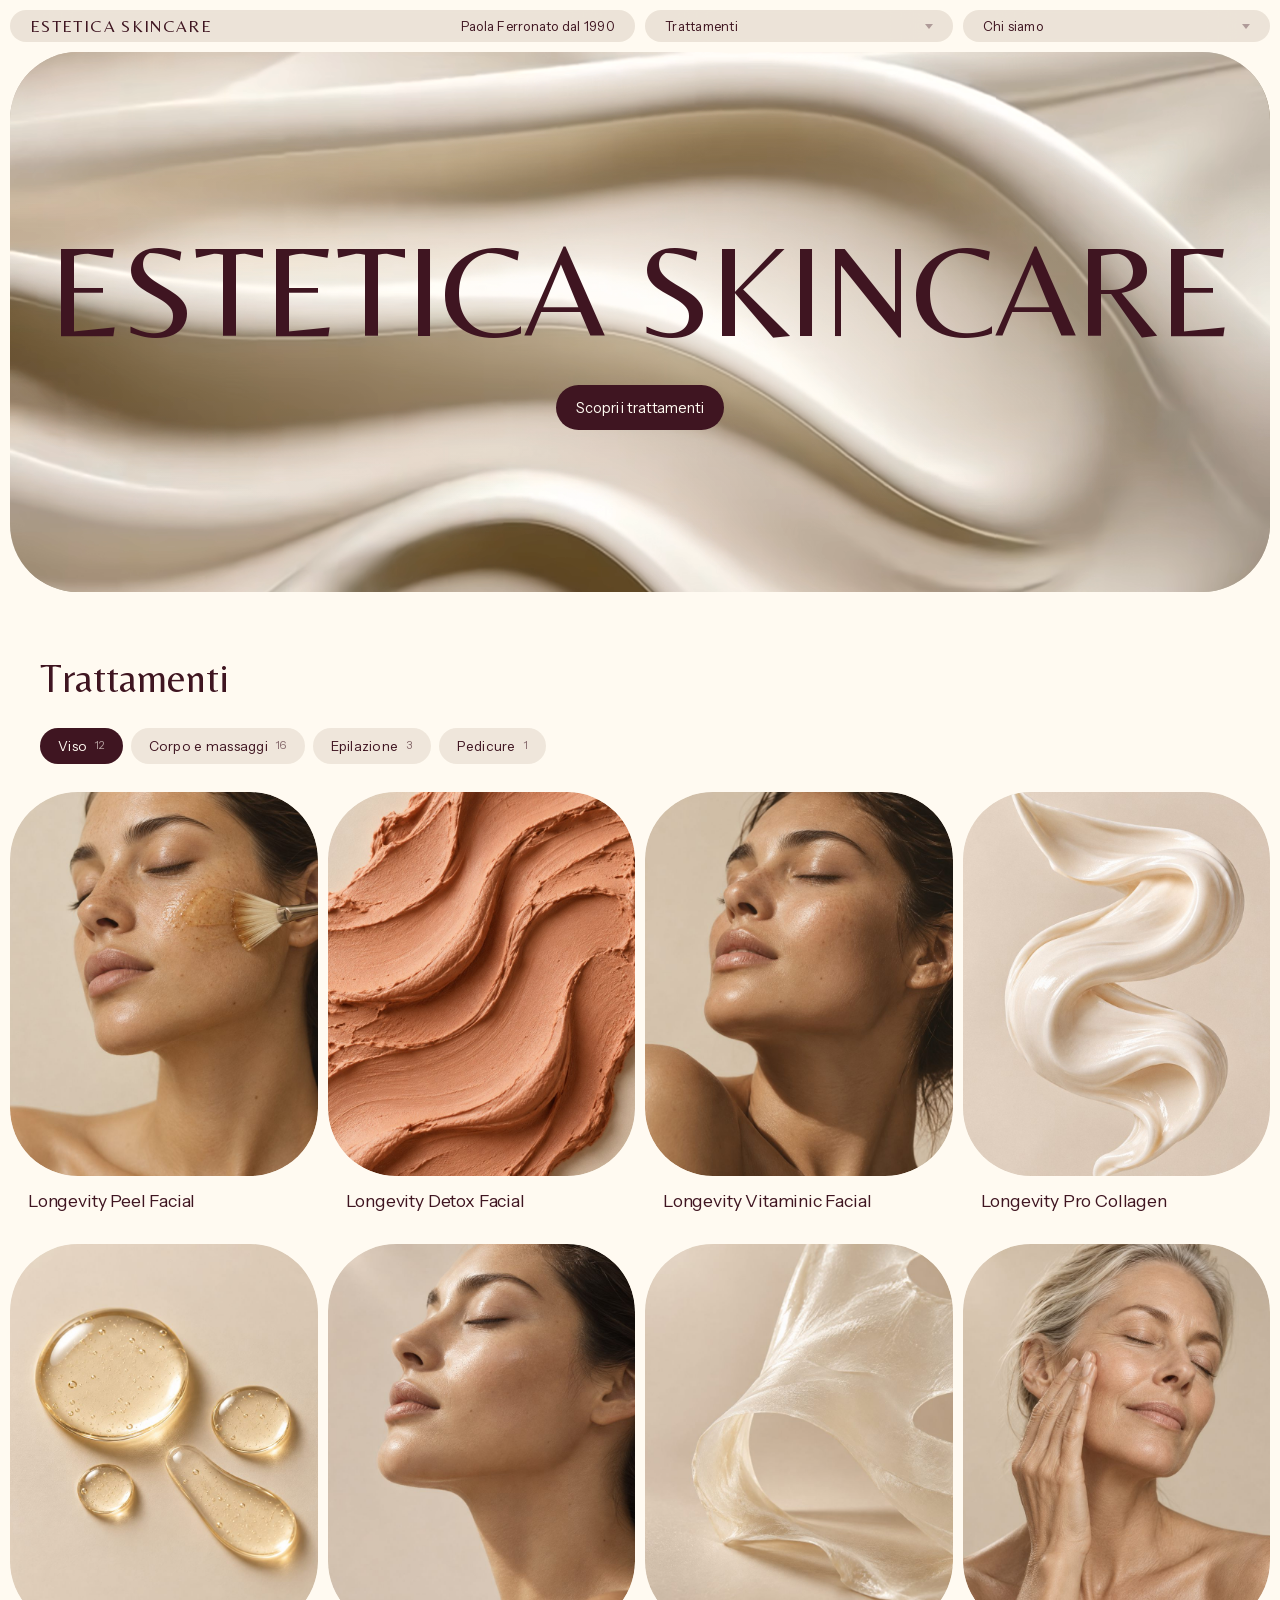
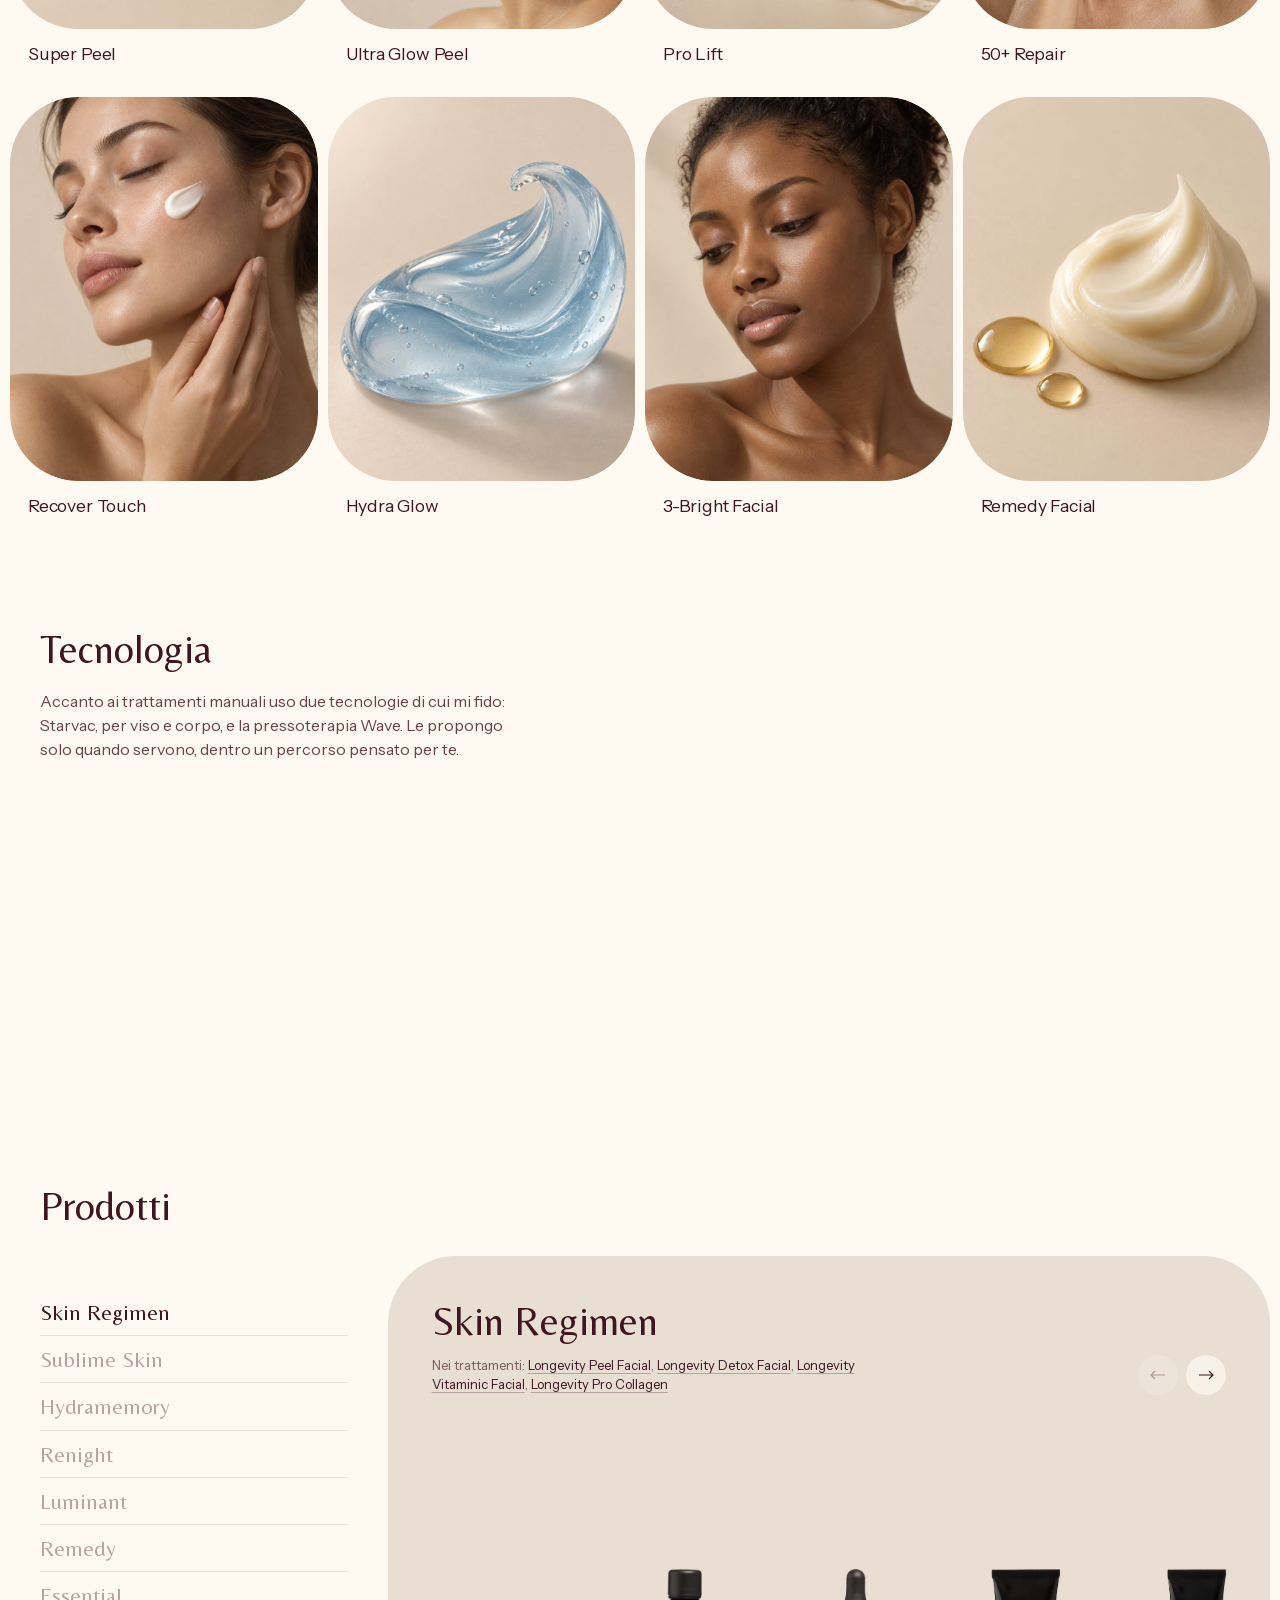
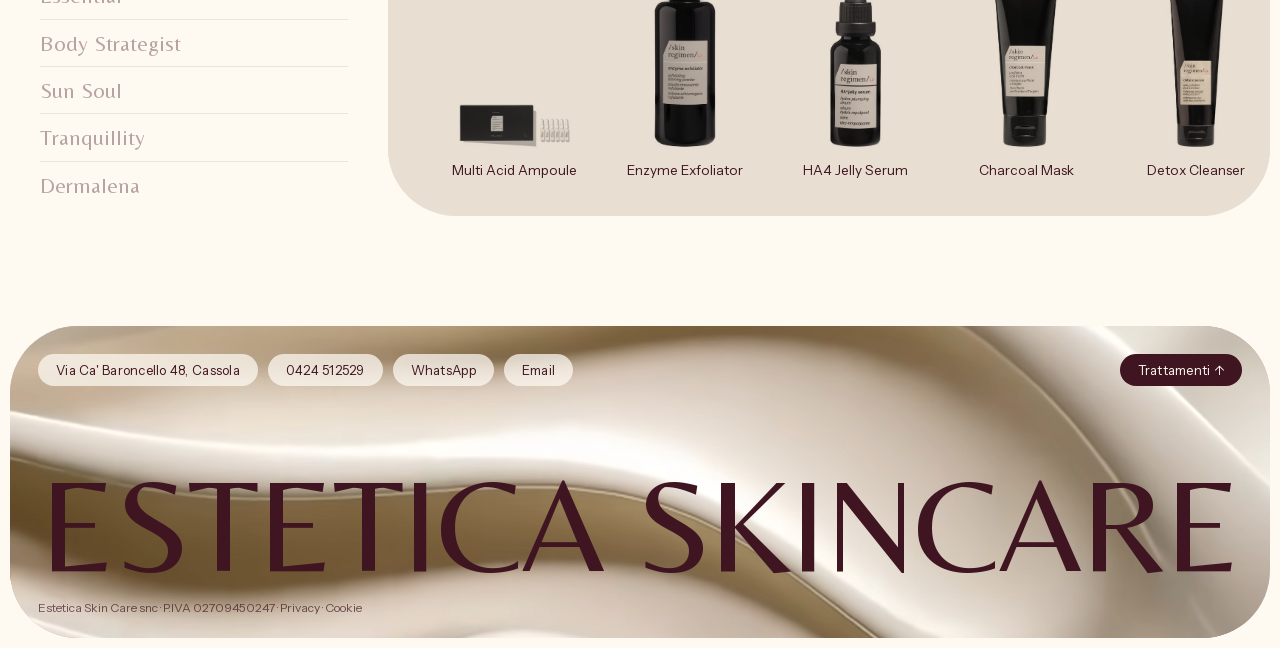
==== commit e98e9014: "Crema di hero e footer a definizione doppia L'animazione della crema passa da 736×414 a 1472×828: Pi" ====
--- a/index.html
+++ b/index.html
@@ -12,8 +12,8 @@
 
   <link rel="preload" href="fonts/instrument-sans-latin.woff2" as="font" type="font/woff2" crossorigin>
   <link rel="preload" href="fonts/belleza-latin.woff2" as="font" type="font/woff2" crossorigin>
-  <link rel="preload" href="video/crema.avif" as="image" type="image/avif">
-  <link rel="stylesheet" href="styles.css?v=15">
+  <link rel="preload" href="video/crema.avif?v=2" as="image" type="image/avif">
+  <link rel="stylesheet" href="styles.css?v=16">
   <script>document.documentElement.classList.add('js')</script>
 </head>
 <body>
@@ -152,7 +152,7 @@
     <section class="hero" id="top">
       <!-- crema che scorre: un'immagine animata (AVIF), che i telefoni fanno sempre girare da sola,
            senza pulsante play; dove l'AVIF non c'è resta il primo fotogramma -->
-      <picture class="bg-cream" aria-hidden="true"><source srcset="video/crema.avif" type="image/avif"><img src="img/crema.jpg" alt="" fetchpriority="high"></picture>
+      <picture class="bg-cream" aria-hidden="true"><source srcset="video/crema.avif?v=2" type="image/avif"><img src="img/crema.jpg?v=2" alt="" fetchpriority="high"></picture>
 
       <div class="hero__content">
         <!-- le lettere salgono una alla volta dalla linea di base, come il logo nel footer di Vibrolux -->
@@ -1162,7 +1162,7 @@
   <footer class="footer" id="contatti">
     <div class="footer__card">
       <!-- la stessa crema della hero -->
-      <picture class="bg-cream" aria-hidden="true"><source srcset="video/crema.avif" type="image/avif"><img src="img/crema.jpg" alt="" loading="lazy"></picture>
+      <picture class="bg-cream" aria-hidden="true"><source srcset="video/crema.avif?v=2" type="image/avif"><img src="img/crema.jpg?v=2" alt="" loading="lazy"></picture>
 
       <nav class="footer__pills" aria-label="Contatti">
         <a class="footer__pill" href="https://www.google.com/maps/search/?api=1&amp;query=Estetica%20Skin%20Care%2C%20Via%20Ca%27%20Baroncello%2048%2C%20Cassola%20VI" target="_blank" rel="noopener">Via Ca' Baroncello 48, Cassola</a>
--- a/styles.css
+++ b/styles.css
@@ -283,7 +283,7 @@
   color: var(--wine);
   text-align: center;
   /* finché l'animazione non è caricata si vede il suo primo fotogramma */
-  background: var(--sand) url("img/crema.jpg") center / cover no-repeat;
+  background: var(--sand) url("img/crema.jpg?v=2") center / cover no-repeat;
 }
 
 /* la crema che scorre (hero e footer) */
@@ -942,7 +942,7 @@
   padding: 28px 28px 22px;
   border-radius: clamp(28px, calc(100vw / 18.9), 80px);
   /* come nella hero: prima dell'animazione resta il suo primo fotogramma */
-  background: var(--sand) url("img/crema.jpg") center / cover no-repeat;
+  background: var(--sand) url("img/crema.jpg?v=2") center / cover no-repeat;
   color: var(--wine);
 }
 .footer__card > :not(.bg-cream) { position: relative; z-index: 1; }
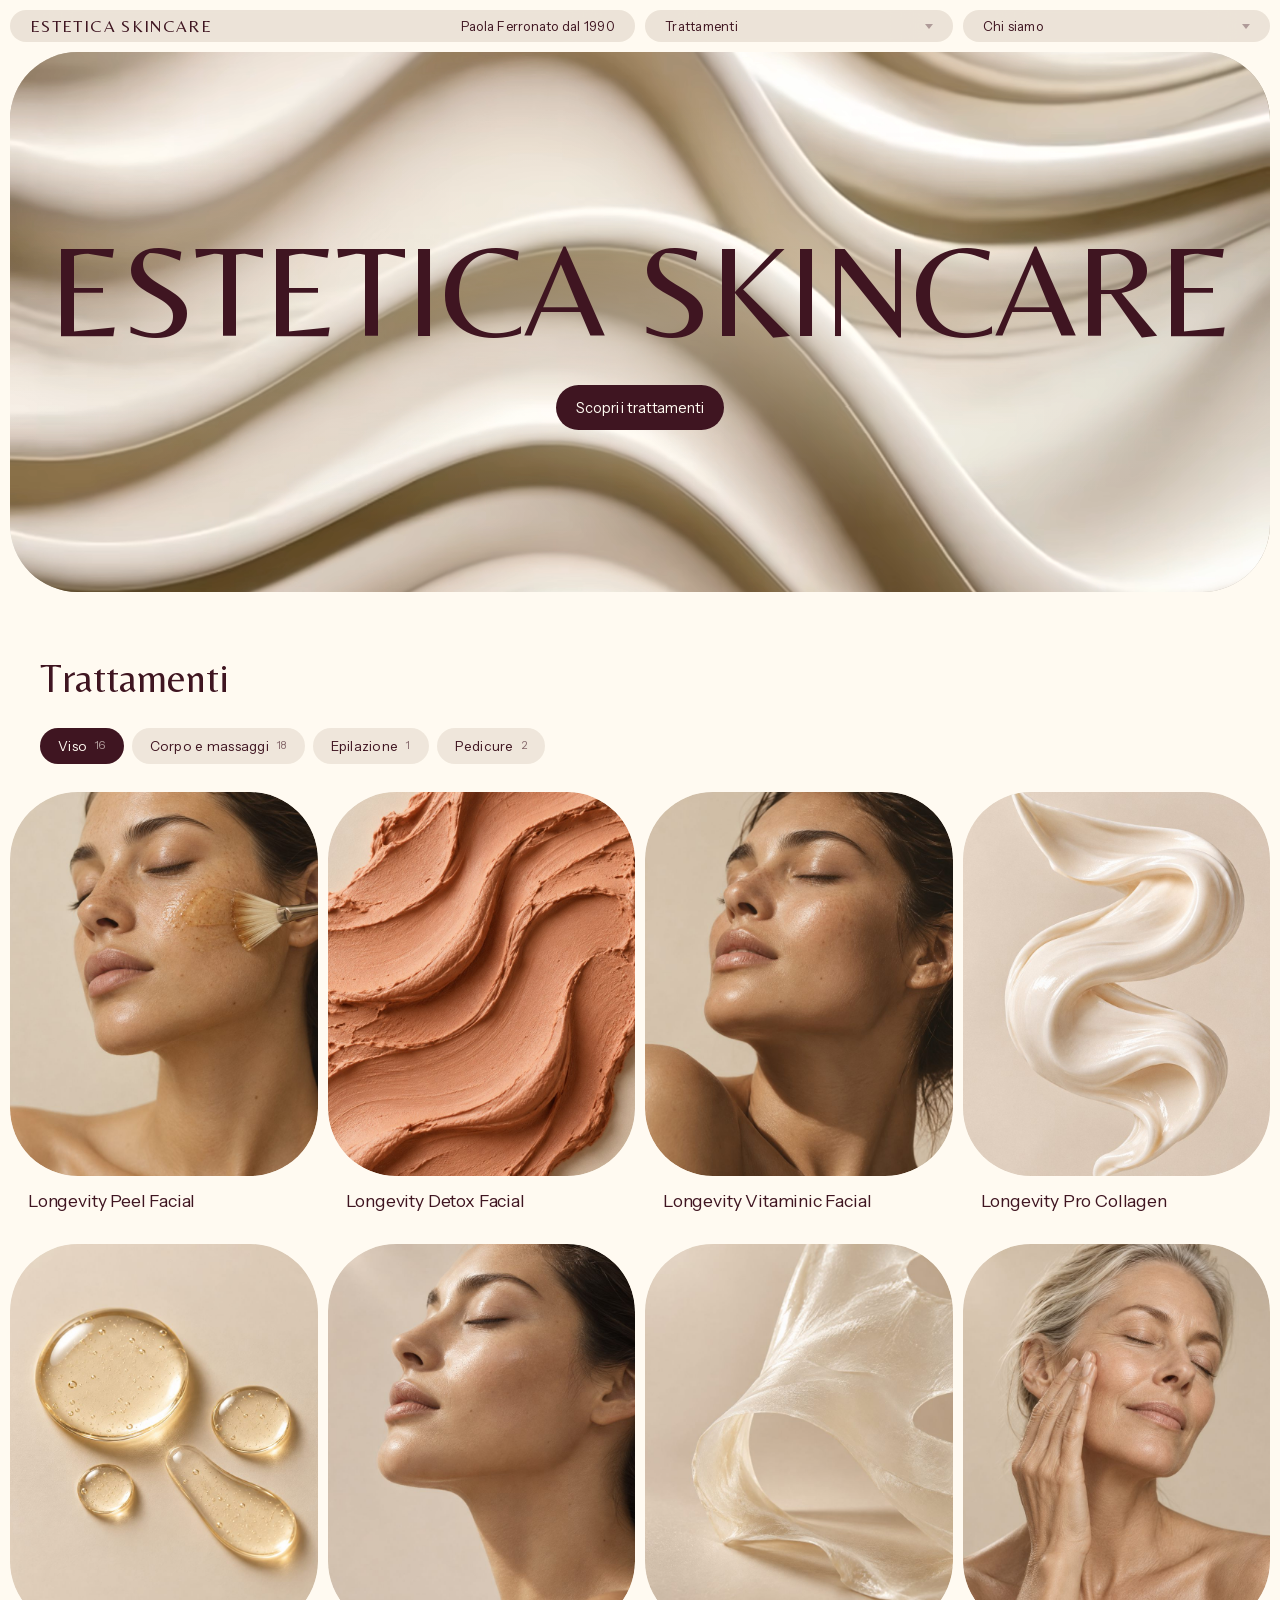
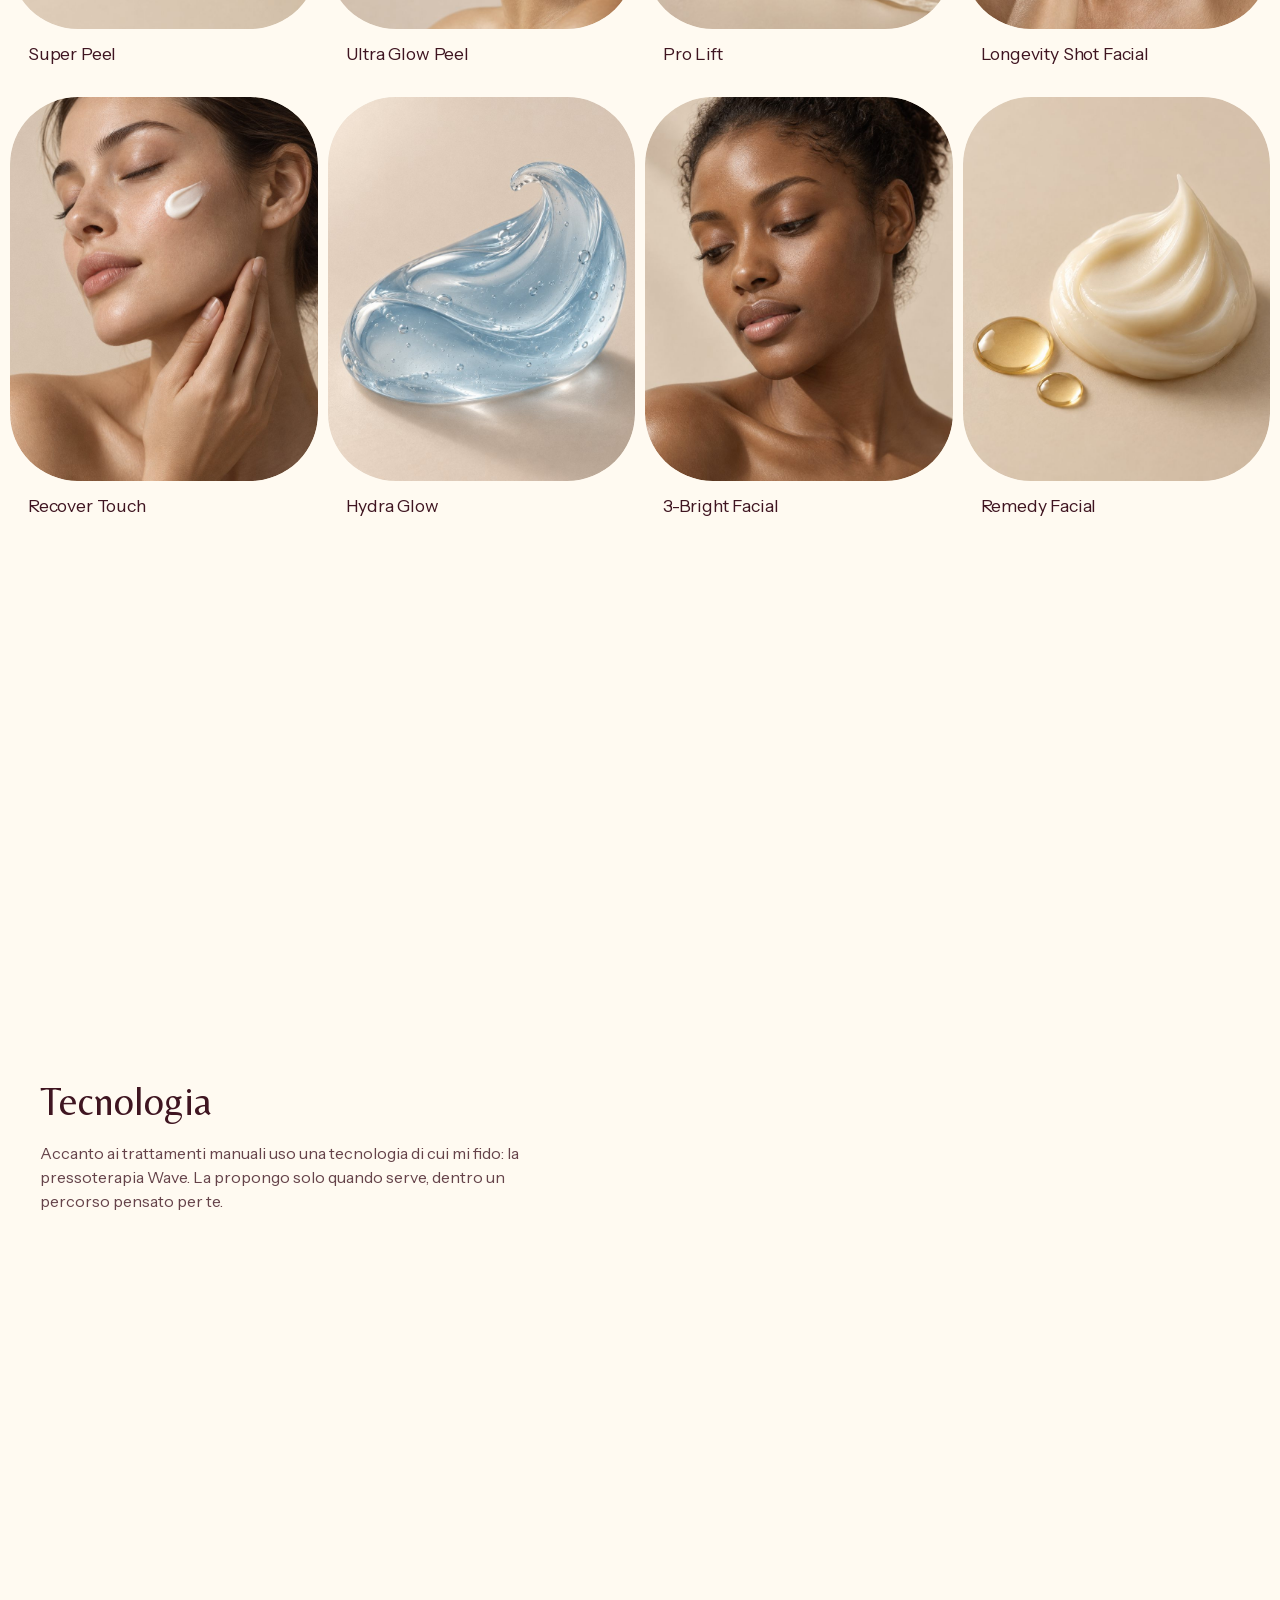
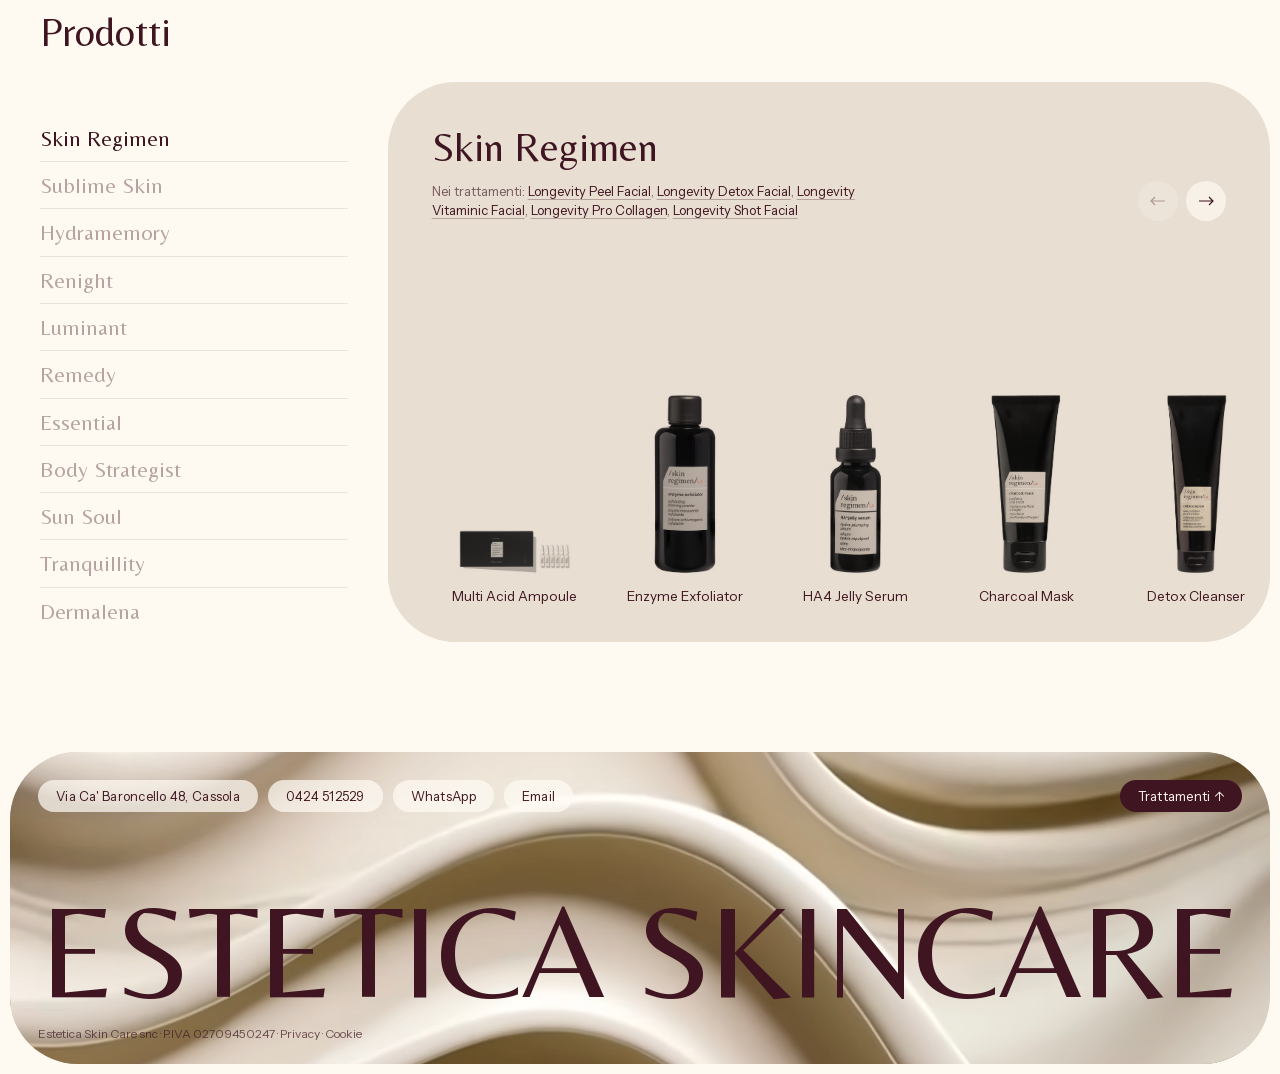
==== commit 2aacc05c: "Trattamenti e prezzi dal listino annotato da Paola Prezzi, durate e descrizioni vengono ora dal list" ====
--- a/index.html
+++ b/index.html
@@ -4,7 +4,7 @@
   <meta charset="utf-8">
   <meta name="viewport" content="width=device-width, initial-scale=1">
   <title>Estetica Skincare | San Giuseppe di Cassola (VI)</title>
-  <meta name="description" content="Estetica Skin Care, dal 1990 a San Giuseppe di Cassola (VI): Paola Ferronato e i suoi trattamenti viso e corpo Comfort Zone, massaggi, Starvac, pressoterapia, epilazione e pedicure. Si prenota su WhatsApp o al telefono.">
+  <meta name="description" content="Estetica Skin Care, dal 1990 a San Giuseppe di Cassola (VI): Paola Ferronato e i suoi trattamenti viso e corpo Comfort Zone, massaggi, pressoterapia, epilazione e pedicure. Si prenota su WhatsApp o al telefono.">
   <meta name="theme-color" content="#3F1521">
   <link rel="icon" href="favicon-32.png" sizes="32x32" type="image/png">
   <link rel="icon" href="favicon.svg" type="image/svg+xml">
@@ -23,7 +23,7 @@
     telefono 0424 512529, WhatsApp 348 1515097, Via Ca' Baroncello 48, P.IVA 02709450247.
     Trattamenti, durate e descrizioni dal menu Comfort Zone dello studio (settembre 2026).
     Email dello studio: skincareglp@gmail.com.
-    DA CONFERMARE CON LA TITOLARE: durata del Bamboo Massage e della pedicure.
+    DA CONFERMARE CON LA TITOLARE: durata della pedicure.
 
     Trattamenti, prezzi e prodotti vengono dai file in data/: le parti tra i segni "dati:…" e
     "/dati:…" le scrive scripts/build.mjs, quindi non vanno modificate a mano.
@@ -50,18 +50,22 @@
               <section>
                 <h2 class="panel-label">Viso</h2>
                 <ul>
-                  <li><a href="#t-longevity-peel"><span>Longevity Peel Facial</span><span class="menu-cats__time">50 min</span></a></li>
-                  <li><a href="#t-longevity-detox"><span>Longevity Detox Facial</span><span class="menu-cats__time">50 min</span></a></li>
-                  <li><a href="#t-longevity-vitaminic"><span>Longevity Vitaminic Facial</span><span class="menu-cats__time">50 min</span></a></li>
-                  <li><a href="#t-longevity-pro-collagen"><span>Longevity Pro Collagen</span><span class="menu-cats__time">50 min</span></a></li>
-                  <li><a href="#t-super-peel"><span>Super Peel</span><span class="menu-cats__time">50 min</span></a></li>
-                  <li><a href="#t-ultra-glow-peel"><span>Ultra Glow Peel</span><span class="menu-cats__time">50 min</span></a></li>
-                  <li><a href="#t-pro-lift"><span>Pro Lift</span><span class="menu-cats__time">50 min</span></a></li>
-                  <li><a href="#t-50-repair"><span>50+ Repair</span><span class="menu-cats__time">60 min</span></a></li>
-                  <li><a href="#t-recover-touch"><span>Recover Touch</span><span class="menu-cats__time">60 min</span></a></li>
-                  <li><a href="#t-hydra-glow"><span>Hydra Glow</span><span class="menu-cats__time">50 min</span></a></li>
-                  <li><a href="#t-3-bright-facial"><span>3-Bright Facial</span><span class="menu-cats__time">50 min</span></a></li>
-                  <li><a href="#t-remedy-facial"><span>Remedy Facial</span><span class="menu-cats__time">50 min</span></a></li>
+                  <li><a href="#t-longevity-peel"><span>Longevity Peel Facial</span><span class="menu-cats__time">50 min · 80 €</span></a></li>
+                  <li><a href="#t-longevity-detox"><span>Longevity Detox Facial</span><span class="menu-cats__time">50 min · 80 €</span></a></li>
+                  <li><a href="#t-longevity-vitaminic"><span>Longevity Vitaminic Facial</span><span class="menu-cats__time">50 min · 80 €</span></a></li>
+                  <li><a href="#t-longevity-pro-collagen"><span>Longevity Pro Collagen</span><span class="menu-cats__time">50 min · 90 €</span></a></li>
+                  <li><a href="#t-super-peel"><span>Super Peel</span><span class="menu-cats__time">50 min · 80 €</span></a></li>
+                  <li><a href="#t-ultra-glow-peel"><span>Ultra Glow Peel</span><span class="menu-cats__time">50 min · 80 €</span></a></li>
+                  <li><a href="#t-pro-lift"><span>Pro Lift</span><span class="menu-cats__time">50 min · 90 €</span></a></li>
+                  <li><a href="#t-longevity-shot"><span>Longevity Shot Facial</span><span class="menu-cats__time">20 min · 45 €</span></a></li>
+                  <li><a href="#t-recover-touch"><span>Recover Touch</span><span class="menu-cats__time">60 min · 60 €</span></a></li>
+                  <li><a href="#t-hydra-glow"><span>Hydra Glow</span><span class="menu-cats__time">50 min · 70 €</span></a></li>
+                  <li><a href="#t-3-bright-facial"><span>3-Bright Facial</span><span class="menu-cats__time">50 min · 75 €</span></a></li>
+                  <li><a href="#t-remedy-facial"><span>Remedy Facial</span><span class="menu-cats__time">50 min · 70 €</span></a></li>
+                  <li><a href="#t-pulizia-viso"><span>Pulizia del viso</span><span class="menu-cats__time">90 min · 60 €</span></a></li>
+                  <li><a href="#t-eye-recovery"><span>Eye Recovery</span><span class="menu-cats__time">10 min · 15 €</span></a></li>
+                  <li><a href="#t-glow-peel"><span>Glow Peel</span><span class="menu-cats__time">15 min · 15 €</span></a></li>
+                  <li><a href="#t-lip-plumping"><span>Lip Plumping Treatment</span><span class="menu-cats__time">15 min · 15 €</span></a></li>
                 </ul>
               </section>
             </div>
@@ -69,22 +73,24 @@
               <section>
                 <h2 class="panel-label">Corpo e massaggi</h2>
                 <ul>
-                  <li><a href="#t-osmotic-bliss-massage"><span>Osmotic Bliss Massage</span><span class="menu-cats__time">50 min</span></a></li>
-                  <li><a href="#t-3in1-treatment"><span>3in1 Treatment</span><span class="menu-cats__time">60 min</span></a></li>
-                  <li><a href="#t-detox-and-drain"><span>Detox &amp; Drain</span><span class="menu-cats__time">50 min</span></a></li>
-                  <li><a href="#t-thermal-mud"><span>Thermal Mud</span><span class="menu-cats__time">50 min</span></a></li>
-                  <li><a href="#t-gua-sha-mud-massage"><span>Gua Sha Mud Massage</span><span class="menu-cats__time">50 min</span></a></li>
-                  <li><a href="#t-thermoshock"><span>Thermoshock Treatment</span><span class="menu-cats__time">50 min</span></a></li>
-                  <li><a href="#t-cellulite-shaping"><span>Cellulite Shaping Massage</span><span class="menu-cats__time">50 min</span></a></li>
-                  <li><a href="#t-bamboo-massage"><span>Bamboo Massage</span><span class="menu-cats__time">50 min</span></a></li>
-                  <li><a href="#t-head-spa"><span>Head Spa</span><span class="menu-cats__time">60 min</span></a></li>
-                  <li><a href="#t-active-toning"><span>Active Toning</span><span class="menu-cats__time">50 min</span></a></li>
-                  <li><a href="#t-back-and-neck-massage"><span>Back and Neck Massage</span><span class="menu-cats__time">50 min</span></a></li>
-                  <li><a href="#t-collagen-wellness"><span>Collagen Wellness</span><span class="menu-cats__time">50 min</span></a></li>
-                  <li><a href="#t-double-peel-body"><span>Double Peel Body</span><span class="menu-cats__time">60 min</span></a></li>
-                  <li><a href="#t-maternity-massage"><span>Maternity Massage</span><span class="menu-cats__time">60 min</span></a></li>
-                  <li><a href="#t-vital-bust"><span>Vital Bust</span><span class="menu-cats__time">50 min</span></a></li>
-                  <li><a href="#t-fisiosport-massage"><span>Fisiosport Massage</span><span class="menu-cats__time">50 min</span></a></li>
+                  <li><a href="#t-body-scrub"><span>Body Scrub</span><span class="menu-cats__time">40 min · 55 €</span></a></li>
+                  <li><a href="#t-double-peel-body"><span>Double Peel Body</span><span class="menu-cats__time">50 min · 70 €</span></a></li>
+                  <li><a href="#t-detox-and-drain"><span>Detox &amp; Drain</span><span class="menu-cats__time">50 min · 70 €</span></a></li>
+                  <li><a href="#t-3in1-treatment"><span>3in1 Treatment</span><span class="menu-cats__time">60 min · 70 €</span></a></li>
+                  <li><a href="#t-thermal-mud"><span>Thermal Mud</span><span class="menu-cats__time">50 min · 70 €</span></a></li>
+                  <li><a href="#t-active-toning"><span>Active Toning</span><span class="menu-cats__time">50 min · 80 €</span></a></li>
+                  <li><a href="#t-tranquillity-magnesium"><span>Tranquillity™ Magnesium Ritual</span><span class="menu-cats__time">50 min</span></a></li>
+                  <li><a href="#t-tranquillity-rituale-sonno"><span>Tranquillity™ Rituale del Sonno</span><span class="menu-cats__time">60 min</span></a></li>
+                  <li><a href="#t-tranquillity-face-body"><span>Tranquillity™ Face &amp; Body Ritual</span><span class="menu-cats__time">60 min</span></a></li>
+                  <li><a href="#t-aromasoul-arabian"><span>Aromasoul Arabian Ritual</span><span class="menu-cats__time">50 min</span></a></li>
+                  <li><a href="#t-aromasoul-indian"><span>Aromasoul Indian Ritual</span><span class="menu-cats__time">50 min</span></a></li>
+                  <li><a href="#t-aromasoul-oriental"><span>Aromasoul Oriental Ritual</span><span class="menu-cats__time">50 min</span></a></li>
+                  <li><a href="#t-himalayan-salt"><span>Himalayan Salt</span><span class="menu-cats__time">60 min</span></a></li>
+                  <li><a href="#t-aromasoul-mediterranean"><span>Aromasoul Mediterranean Ritual</span><span class="menu-cats__time">50 min</span></a></li>
+                  <li><a href="#t-tibetan-sound-massage"><span>Tibetan Sound Massage</span><span class="menu-cats__time">50 min</span></a></li>
+                  <li><a href="#t-bamboo-massage"><span>Bamboo Massage</span><span class="menu-cats__time">45 o 50 min · da 65 €</span></a></li>
+                  <li><a href="#t-comfort-touch"><span>Comfort Touch Face &amp; Body Massage</span><span class="menu-cats__time">50 min</span></a></li>
+                  <li><a href="#t-hot-stone-massage"><span>Hot Stone Massage</span><span class="menu-cats__time">50 min · 80 €</span></a></li>
                 </ul>
               </section>
             </div>
@@ -92,21 +98,19 @@
               <section>
                 <h2 class="panel-label">Epilazione</h2>
                 <ul>
-                  <li><a href="#t-epilazione-liposolubile"><span>Epilazione liposolubile</span><span class="menu-cats__time">A zona</span></a></li>
-                  <li><a href="#t-laser-luce-pulsata"><span>Laser luce pulsata</span><span class="menu-cats__time">A zona</span></a></li>
                   <li><a href="#t-epilazione-elastique"><span>Epilazione Elastique</span><span class="menu-cats__time">A zona</span></a></li>
                 </ul>
               </section>
               <section>
                 <h2 class="panel-label">Pedicure</h2>
                 <ul>
-                  <li><a href="#t-pedicure"><span>Pedicure</span><span class="menu-cats__time">50 min</span></a></li>
+                  <li><a href="#t-pedicure"><span>Pedicure</span><span class="menu-cats__time">50 min · da 40 €</span></a></li>
+                  <li><a href="#t-rituale-della-terra"><span>Rituale della Terra</span><span class="menu-cats__time">25 min · 35 €</span></a></li>
                 </ul>
               </section>
               <section>
                 <h2 class="panel-label">Tecnologia</h2>
                 <ul>
-                  <li><a href="#t-starvac"><span>Starvac</span><span class="menu-cats__time">Viso e corpo</span></a></li>
                   <li><a href="#t-pressoterapia-wave"><span>Pressoterapia Wave</span><span class="menu-cats__time">Gambe e corpo</span></a></li>
                 </ul>
               </section>
@@ -169,10 +173,10 @@
 
       <!-- dati:aree -->
       <div class="tabs" role="tablist" aria-label="Aree di trattamento">
-        <button class="tab" type="button" role="tab" id="tab-viso" aria-controls="cat-viso" aria-selected="true">Viso<span class="tab__count">12</span></button>
-        <button class="tab" type="button" role="tab" id="tab-corpo" aria-controls="cat-corpo" aria-selected="false">Corpo e massaggi<span class="tab__count">16</span></button>
-        <button class="tab" type="button" role="tab" id="tab-epilazione" aria-controls="cat-epilazione" aria-selected="false">Epilazione<span class="tab__count">3</span></button>
-        <button class="tab" type="button" role="tab" id="tab-pedicure" aria-controls="cat-pedicure" aria-selected="false">Pedicure<span class="tab__count">1</span></button>
+        <button class="tab" type="button" role="tab" id="tab-viso" aria-controls="cat-viso" aria-selected="true">Viso<span class="tab__count">16</span></button>
+        <button class="tab" type="button" role="tab" id="tab-corpo" aria-controls="cat-corpo" aria-selected="false">Corpo e massaggi<span class="tab__count">18</span></button>
+        <button class="tab" type="button" role="tab" id="tab-epilazione" aria-controls="cat-epilazione" aria-selected="false">Epilazione<span class="tab__count">1</span></button>
+        <button class="tab" type="button" role="tab" id="tab-pedicure" aria-controls="cat-pedicure" aria-selected="false">Pedicure<span class="tab__count">2</span></button>
       </div>
 
       <div class="category" id="cat-viso" role="tabpanel" aria-labelledby="tab-viso">
@@ -187,7 +191,9 @@
               <h4 class="treatment__name">Longevity Peel Facial</h4>
             </div>
             <div class="treatment__detail">
-              <p class="treatment__desc">Il rimedio alla stanchezza della vita di città e ai segni che lascia sul viso. Alfa-idrossiacidi, acido ialuronico e peptidi rinnovano la pelle, contrastano rughe e perdita di tono e le ridanno un aspetto sano e compatto.</p>
+              <p class="treatment__price">80 €</p>
+              <p class="treatment__desc">L'antidoto perfetto alla stanchezza moderna, allo stile di vita urbano e ai segni che lascia sul viso. Ideale per rinnovare la pelle e contrastare rughe e mancanza di tono. Caratterizzato dall'efficacia degli Alfa idrossi acidi, dall'Acido Ialuronico Biotecnologico e da una combinazione di Peptidi e Longevity Complex, rivitalizza, tonifica e restituisce un aspetto sano e compatto.</p>
+              <p class="treatment__desc">Il 95% del panel ha notato una riduzione della visibilità delle rughe (panel interno professionale, autovalutazione, 20 donne).</p>
               <p class="panel-label">Prodotti usati</p>
               <ul class="product-chips">
                 <li class="product-chip"><span class="product-chip__img"><img src="img/prodotti/skin-regimen-multi-acid-ampoule.jpg" alt="" width="450" height="600" loading="lazy"></span><span><span class="product-chip__name">Multi Acid Ampoule</span><span class="product-chip__line">Skin Regimen</span></span></li>
@@ -209,7 +215,9 @@
               <h4 class="treatment__name">Longevity Detox Facial</h4>
             </div>
             <div class="treatment__detail">
-              <p class="treatment__desc">Libera la pelle da smog e impurità e contrasta i primi segni del tempo. Una maschera peel-off con clorella e carbone vegetale, insieme a manualità di massaggio specifiche, dà subito un effetto detossinante, rassodante e antigravità.</p>
+              <p class="treatment__price">80 €</p>
+              <p class="treatment__desc">L'antidoto perfetto per detossinare la pelle da inquinamento e impurità e contrastare i primi segni del tempo. L'efficacia della maschera Detox Peel-Off con Clorella e Carbone Vegetale viene potenziata dal Longevity Complex, dall'Acido Ialuronico e dalla sinergia di tecniche di massaggio specifiche, per un immediato effetto detossinante, rassodante e antigravità.</p>
+              <p class="treatment__desc">Il 95% trova la pelle purificata e detossinata (panel interno professionale, autovalutazione, 20 persone).</p>
               <p class="panel-label">Prodotti usati</p>
               <ul class="product-chips">
                 <li class="product-chip"><span class="product-chip__img"><img src="img/prodotti/skin-regimen-detox-cleanser.jpg" alt="" width="450" height="600" loading="lazy"></span><span><span class="product-chip__name">Detox Cleanser</span><span class="product-chip__line">Skin Regimen</span></span></li>
@@ -231,7 +239,9 @@
               <h4 class="treatment__name">Longevity Vitaminic Facial</h4>
             </div>
             <div class="treatment__detail">
-              <p class="treatment__desc">Per la pelle spenta e grigia, con macchie e primi segni del tempo. Dopo una pulizia profonda, una maschera illuminante all'argilla e un'alta dose di vitamina C ridanno tono e luce; lo skin stretching ridensifica il viso.</p>
+              <p class="treatment__price">80 €</p>
+              <p class="treatment__desc">Una proposta ideale per pelli spente, grigie, con pigmentazione irregolare e primi segni del tempo. Grazie a una profonda pulizia della pelle, ad un'innovativa maschera illuminante professionale con Longevity Complex, Argilla rosa e un alto dosaggio di Vitamina C (10%), il viso ritrova un aspetto sano, tono e lucentezza. Specifiche tecniche di skin stretching e massaggio per un effetto ridensificante e antigravity immediato.</p>
+              <p class="treatment__desc">Il 100% del panel riscontra una pelle rivitalizzata: più luminosa, più levigata e idratata (panel interno professionale, autovalutazione, 20 persone).</p>
               <p class="panel-label">Prodotti usati</p>
               <ul class="product-chips">
                 <li class="product-chip"><span class="product-chip__img"><img src="img/prodotti/skin-regimen-vitamin-c-serum.jpg" alt="" width="450" height="600" loading="lazy"></span><span><span class="product-chip__name">Vitamin C Serum</span><span class="product-chip__line">Skin Regimen</span></span></li>
@@ -252,7 +262,9 @@
               <h4 class="treatment__name">Longevity Pro Collagen</h4>
             </div>
             <div class="treatment__detail">
-              <p class="treatment__desc">Migliora tono e compattezza: aumenta elasticità e idratazione e attenua le rughe dovute al rilassamento della pelle. Il massaggio con il Rolling Roulage e una maschera professionale la lasciano più liscia e piena.</p>
+              <p class="treatment__price">90 €</p>
+              <p class="treatment__desc">Studiato per migliorare il tono e la compattezza della pelle, questo trattamento è la soluzione ideale per aumentare elasticità e idratazione, riducendo visibilmente le rughe e combattendo i segni del rilassamento cutaneo. Il trattamento prevede l'utilizzo dell'avanzata tecnica di massaggio Rolling Roulage LX, abbinata a una nuova maschera asciutta professionale arricchita con potenti ingredienti che idratano in profondità e rendono la pelle più liscia e compatta.</p>
+              <p class="treatment__desc">Il 100% del panel conferma un effetto rassodante sul viso (panel professionale interno, autovalutazione, 25 persone).</p>
               <p class="panel-label">Prodotti usati</p>
               <ul class="product-chips">
                 <li class="product-chip"><span class="product-chip__img"><img src="img/prodotti/skin-regimen-collagen-serum.jpg" alt="" width="450" height="600" loading="lazy"></span><span><span class="product-chip__name">Collagen Serum</span><span class="product-chip__line">Skin Regimen</span></span></li>
@@ -274,7 +286,9 @@
               <h4 class="treatment__name">Super Peel</h4>
             </div>
             <div class="treatment__detail">
-              <p class="treatment__desc">Un doppio peeling intensivo con alfa e poliidrossiacidi, adatto a ogni pelle, dalla più sensibile alla più resistente. Attenua linee d'espressione e rughe e lascia la pelle levigatissima: ideale per ringiovanire la pelle matura.</p>
+              <p class="treatment__price">80 €</p>
+              <p class="treatment__desc">Doppio peeling intensivo adatto a diversi tipi di pelle, dalle più sensibili alle più resistenti con Alfa e Poliidrossiacidi. Riduce visibilmente le linee di espressione e le rughe, lasciando la pelle incredibilmente levigata. Ideale per il ringiovanimento della pelle matura.</p>
+              <p class="treatment__desc">Il 100% trova la pelle più liscia (autovalutazione dopo 1 trattamento, 20 persone).</p>
               <p class="panel-label">Prodotti usati</p>
               <ul class="product-chips">
                 <li class="product-chip"><span class="product-chip__img"><img src="img/prodotti/sublime-peel-pads.jpg" alt="" width="450" height="600" loading="lazy"></span><span><span class="product-chip__name">Peel Pads</span><span class="product-chip__line">Sublime Skin</span></span></li>
@@ -296,7 +310,9 @@
               <h4 class="treatment__name">Ultra Glow Peel</h4>
             </div>
             <div class="treatment__detail">
-              <p class="treatment__desc">Un peeling intensivo per un incarnato uniforme e luminoso, quando il tono è spento o compaiono macchie scure. Rinnova la pelle in profondità: perfetto ai cambi di stagione.</p>
+              <p class="treatment__price">80 €</p>
+              <p class="treatment__desc">Peeling intensivo per favorire un incarnato uniforme e radioso, donando luminosità in presenza di tono spento e macchie scure. L'attività di rinnovamento profondo assicura un immediato turnover cellulare per un'intensa azione illuminante. Ideale nei cambi di stagione.</p>
+              <p class="treatment__desc">Il 100% trova la pelle più luminosa (autovalutazione dopo 1 trattamento, 20 persone).</p>
               <p class="panel-label">Prodotti usati</p>
               <ul class="product-chips">
                 <li class="product-chip"><span class="product-chip__img"><img src="img/prodotti/sublime-peel-pads.jpg" alt="" width="450" height="600" loading="lazy"></span><span><span class="product-chip__name">Peel Pads</span><span class="product-chip__line">Sublime Skin</span></span></li>
@@ -317,7 +333,9 @@
               <h4 class="treatment__name">Pro Lift</h4>
             </div>
             <div class="treatment__detail">
-              <p class="treatment__desc">Effetto lifting e filler naturale, con una maschera peel-off e il massaggio Kobido. Restituisce pienezza e ridisegna i volumi del viso.</p>
+              <p class="treatment__price">90 €</p>
+              <p class="treatment__desc">Effetto lifting e filler naturale, grazie ad una maschera peel-off e al massaggio Kobido. Restituisce pienezza e ridefinisce i volumi del viso.</p>
+              <p class="treatment__desc">Il 100% trova la pelle più compatta (autovalutazione dopo 1 trattamento, 20 persone).</p>
               <p class="panel-label">Prodotti usati</p>
               <ul class="product-chips">
                 <li class="product-chip"><span class="product-chip__img"><img src="img/prodotti/sublime-lift-mask.jpg" alt="" width="450" height="600" loading="lazy"></span><span><span class="product-chip__name">Lift Mask</span><span class="product-chip__line">Sublime Skin</span></span></li>
@@ -330,23 +348,23 @@
               </p>
             </div>
           </article>
-          <article class="treatment" id="t-50-repair" data-area="Viso" data-time="60 min">
-            <button class="card" type="button" aria-label="50+ Repair: scopri il trattamento">
-              <span class="card__thumb"><img src="img/trattamenti/50-repair.jpg" alt="" width="880" height="1100" loading="lazy"></span>
-              <span class="card__label"><span class="card__cta">Scopri il trattamento</span><span class="card__name" aria-hidden="true">50+ Repair</span></span>
-            </button>
-            <div class="treatment__info">
-              <h4 class="treatment__name">50+ Repair</h4>
-            </div>
-            <div class="treatment__detail">
-              <p class="treatment__desc">Il trattamento più completo contro assottigliamento, secchezza e perdita di densità della pelle in menopausa. Texture nutrienti in olio e due tecniche di massaggio, Dermal Petrissage e Kobido, la rivitalizzano e la sostengono.</p>
-              <p class="panel-label">Prodotti usati</p>
-              <ul class="product-chips">
-                <li class="product-chip"><span class="product-chip__img"><img src="img/prodotti/sublime-rich-cream.jpg" alt="" width="450" height="600" loading="lazy"></span><span><span class="product-chip__name">Rich Cream</span><span class="product-chip__line">Sublime Skin</span></span></li>
-                <li class="product-chip"><span class="product-chip__img"><img src="img/prodotti/sublime-intensive-serum.jpg" alt="" width="450" height="600" loading="lazy"></span><span><span class="product-chip__name">Intensive Serum</span><span class="product-chip__line">Sublime Skin</span></span></li>
-              </ul>
-              <p class="treatment__book">
-                <a class="pill pill--wine" href="https://wa.me/393481515097?text=Ciao%21%20Vorrei%20prenotare%3A%2050%2B%20Repair" target="_blank" rel="noopener">Prenota su WhatsApp</a>
+          <article class="treatment" id="t-longevity-shot" data-area="Viso" data-time="20 min">
+            <button class="card" type="button" aria-label="Longevity Shot Facial: scopri il trattamento">
+              <span class="card__thumb"><img src="img/trattamenti/longevity-shot.jpg" alt="" width="880" height="1100" loading="lazy"></span>
+              <span class="card__label"><span class="card__cta">Scopri il trattamento</span><span class="card__name" aria-hidden="true">Longevity Shot Facial</span></span>
+            </button>
+            <div class="treatment__info">
+              <h4 class="treatment__name">Longevity Shot Facial</h4>
+            </div>
+            <div class="treatment__detail">
+              <p class="treatment__price">45 €</p>
+              <p class="treatment__desc">Trattamento viso intensivo di 20 minuti per ottenere immediatamente luminosità ed effetto rimpolpante grazie alla combinazione della Multi Acid Ampoule e del Double Jade Roller.</p>
+              <p class="panel-label">Prodotti usati</p>
+              <ul class="product-chips">
+                <li class="product-chip"><span class="product-chip__img"><img src="img/prodotti/skin-regimen-multi-acid-ampoule.jpg" alt="" width="450" height="600" loading="lazy"></span><span><span class="product-chip__name">Multi Acid Ampoule</span><span class="product-chip__line">Skin Regimen</span></span></li>
+              </ul>
+              <p class="treatment__book">
+                <a class="pill pill--wine" href="https://wa.me/393481515097?text=Ciao%21%20Vorrei%20prenotare%3A%20Longevity%20Shot%20Facial" target="_blank" rel="noopener">Prenota su WhatsApp</a>
                 <a class="pill pill--line" href="tel:+390424512529">Chiama 0424 512529</a>
               </p>
             </div>
@@ -360,7 +378,8 @@
               <h4 class="treatment__name">Recover Touch</h4>
             </div>
             <div class="treatment__detail">
-              <p class="treatment__desc">Nutriente e antiossidante, ripara i danni di sole, smog e tempo. Bacche di goji e olio di macadamia nutrono la pelle e ricostruiscono la sua barriera: torna liscia e ringiovanita.</p>
+              <p class="treatment__price">60 €</p>
+              <p class="treatment__desc">Trattamento viso nutriente e antiossidante con effetti immediati sui danni dell'esposizione al sole, dell'inquinamento e dell'invecchiamento. Con Bacche di Goji e Olio di Macadamia, nutre e ripristina la barriera in profondità, lasciando la pelle liscia e ringiovanita. Efficacia clinicamente testata.</p>
               <p class="panel-label">Prodotti usati</p>
               <ul class="product-chips">
                 <li class="product-chip"><span class="product-chip__img"><img src="img/prodotti/renight-oil.jpg" alt="" width="450" height="600" loading="lazy"></span><span><span class="product-chip__name">Oil</span><span class="product-chip__line">Renight</span></span></li>
@@ -382,7 +401,9 @@
               <h4 class="treatment__name">Hydra Glow</h4>
             </div>
             <div class="treatment__detail">
-              <p class="treatment__desc">Luminosità immediata, idratazione profonda e nuova vitalità. Acido lattico, acido ialuronico e fico d'India funzionano ancora meglio con il freddo degli ice spoons, che tonifica.</p>
+              <p class="treatment__price">70 €</p>
+              <p class="treatment__desc">Trattamento rivitalizzante e dinamico che dona una luminosità immediata, un'idratazione profonda e una rinnovata vitalità. L'efficacia di Acido Lattico, Acido Ialuronico ed estratto di Fico d'India da agricoltura biologica rigenerativa è intensificata dall'utilizzo di ice spoons per veicolare i benefici tonificanti del freddo.</p>
+              <p class="treatment__desc">+24% di idratazione dopo un trattamento viso (valutazione strumentale, 20 persone, 1 trattamento).</p>
               <p class="panel-label">Prodotti usati</p>
               <ul class="product-chips">
                 <li class="product-chip"><span class="product-chip__img"><img src="img/prodotti/hydramemory-water-source-serum.jpg" alt="" width="450" height="600" loading="lazy"></span><span><span class="product-chip__name">Water Source Serum</span><span class="product-chip__line">Hydramemory</span></span></li>
@@ -404,7 +425,9 @@
               <h4 class="treatment__name">3-Bright Facial</h4>
             </div>
             <div class="treatment__detail">
-              <p class="treatment__desc">Un trattamento intensivo contro macchie, iperpigmentazione e tono irregolare, in tre tempi: correzione, luminosità e prevenzione. Adatto a tutte le carnagioni, anche in gravidanza.</p>
+              <p class="treatment__price">75 €</p>
+              <p class="treatment__desc">Un trattamento ad azione intensiva e trivalente per la correzione di macchie scure, iperpigmentazione e tono della pelle non uniforme, secondo l'approccio 3-Bright Technology™ ispirato dalla scienza dermatologica: correzione, luminosità e prevenzione. Consigliato a chi desidera un'efficacia duratura contro iperpigmentazione o melasma. Efficacia testata su diverse tonalità di pelle, anche durante la gravidanza.</p>
+              <p class="treatment__desc">Il 100% delle donne mostra un miglioramento della texture della pelle e una pelle più luminosa (valutazione clinica del dermatologo).</p>
               <p class="panel-label">Prodotti usati</p>
               <ul class="product-chips">
                 <li class="product-chip"><span class="product-chip__img"><img src="img/prodotti/luminant-serum.jpg" alt="" width="450" height="600" loading="lazy"></span><span><span class="product-chip__name">Serum</span><span class="product-chip__line">Luminant</span></span></li>
@@ -426,7 +449,8 @@
               <h4 class="treatment__name">Remedy Facial</h4>
             </div>
             <div class="treatment__detail">
-              <p class="treatment__desc">Per la pelle sensibile e delicata. Prebiotici dalla barbabietola da zucchero e olio di marula leniscono gli arrossamenti e rafforzano le difese naturali della pelle.</p>
+              <p class="treatment__price">70 €</p>
+              <p class="treatment__desc">Una soluzione avanzata e rinforzante per la pelle sensibile e delicata, arricchita con Prebiotici derivati dalla barbabietola da zucchero per migliorare la resilienza della pelle e Olio di Marula. Questo trattamento lenisce le irritazioni e rafforza le difese naturali della pelle.</p>
               <p class="panel-label">Prodotti usati</p>
               <ul class="product-chips">
                 <li class="product-chip"><span class="product-chip__img"><img src="img/prodotti/remedy-toner.jpg" alt="" width="450" height="600" loading="lazy"></span><span><span class="product-chip__name">Toner</span><span class="product-chip__line">Remedy</span></span></li>
@@ -439,28 +463,140 @@
               </p>
             </div>
           </article>
+          <article class="treatment" id="t-pulizia-viso" data-area="Viso" data-time="90 min">
+            <button class="card" type="button" aria-label="Pulizia del viso: scopri il trattamento">
+              <span class="card__thumb"><img src="img/crema.jpg" alt="" width="880" height="1100" loading="lazy"></span>
+              <span class="card__label"><span class="card__cta">Scopri il trattamento</span><span class="card__name" aria-hidden="true">Pulizia del viso</span></span>
+            </button>
+            <div class="treatment__info">
+              <h4 class="treatment__name">Pulizia del viso</h4>
+            </div>
+            <div class="treatment__detail">
+              <p class="treatment__price">60 €</p>
+              <p class="treatment__desc">Una pulizia profonda, adatta a ogni tipo di pelle: detersione, esfoliazione delicata ed estrazione di punti neri e impurità, poi una maschera e una crema scelte per la tua pelle. I pori si vedono meno e il viso torna fresco, luminoso e uniforme.</p>
+              <p class="treatment__book">
+                <a class="pill pill--wine" href="https://wa.me/393481515097?text=Ciao%21%20Vorrei%20prenotare%3A%20Pulizia%20del%20viso" target="_blank" rel="noopener">Prenota su WhatsApp</a>
+                <a class="pill pill--line" href="tel:+390424512529">Chiama 0424 512529</a>
+              </p>
+            </div>
+          </article>
+          <article class="treatment" id="t-eye-recovery" data-area="Viso" data-time="10 min">
+            <button class="card" type="button" aria-label="Eye Recovery: scopri il trattamento">
+              <span class="card__thumb"><img src="img/trattamenti/eye-recovery.jpg" alt="" width="880" height="1100" loading="lazy"></span>
+              <span class="card__label"><span class="card__cta">Scopri il trattamento</span><span class="card__name" aria-hidden="true">Eye Recovery</span></span>
+            </button>
+            <div class="treatment__info">
+              <h4 class="treatment__name">Eye Recovery</h4>
+            </div>
+            <div class="treatment__detail">
+              <p class="treatment__price">15 €</p>
+              <p class="treatment__desc">Un trattamento multi-attivo per il contorno occhi che riduce borse e gonfiori e migliora l'aspetto di occhiaie e linee sottili.</p>
+              <p class="treatment__desc">Add-on: si aggiunge a un trattamento viso.</p>
+              <p class="treatment__book">
+                <a class="pill pill--wine" href="https://wa.me/393481515097?text=Ciao%21%20Vorrei%20prenotare%3A%20Eye%20Recovery" target="_blank" rel="noopener">Prenota su WhatsApp</a>
+                <a class="pill pill--line" href="tel:+390424512529">Chiama 0424 512529</a>
+              </p>
+            </div>
+          </article>
+          <article class="treatment" id="t-glow-peel" data-area="Viso" data-time="15 min">
+            <button class="card" type="button" aria-label="Glow Peel: scopri il trattamento">
+              <span class="card__thumb"><img src="img/trattamenti/glow-peel.jpg" alt="" width="880" height="1100" loading="lazy"></span>
+              <span class="card__label"><span class="card__cta">Scopri il trattamento</span><span class="card__name" aria-hidden="true">Glow Peel</span></span>
+            </button>
+            <div class="treatment__info">
+              <h4 class="treatment__name">Glow Peel</h4>
+            </div>
+            <div class="treatment__detail">
+              <p class="treatment__price">15 €</p>
+              <p class="treatment__desc">Un rapido boost di AHA con il metodo del doppio peeling per donare immediatamente luminosità, levigatezza e uniformità all'incarnato.</p>
+              <p class="treatment__desc">Add-on: si aggiunge a un trattamento viso.</p>
+              <p class="treatment__book">
+                <a class="pill pill--wine" href="https://wa.me/393481515097?text=Ciao%21%20Vorrei%20prenotare%3A%20Glow%20Peel" target="_blank" rel="noopener">Prenota su WhatsApp</a>
+                <a class="pill pill--line" href="tel:+390424512529">Chiama 0424 512529</a>
+              </p>
+            </div>
+          </article>
+          <article class="treatment" id="t-lip-plumping" data-area="Viso" data-time="15 min">
+            <button class="card" type="button" aria-label="Lip Plumping Treatment: scopri il trattamento">
+              <span class="card__thumb"><img src="img/crema.jpg" alt="" width="880" height="1100" loading="lazy"></span>
+              <span class="card__label"><span class="card__cta">Scopri il trattamento</span><span class="card__name" aria-hidden="true">Lip Plumping Treatment</span></span>
+            </button>
+            <div class="treatment__info">
+              <h4 class="treatment__name">Lip Plumping Treatment</h4>
+            </div>
+            <div class="treatment__detail">
+              <p class="treatment__price">15 €</p>
+              <p class="treatment__desc">Trattamento rapido e altamente efficace per esfoliare e nutrire labbra e contorno labbra, potenziato da uno speciale massaggio che favorisce un profondo rinnovamento e un effetto rimpolpante e luminoso.</p>
+              <p class="treatment__desc">Add-on: si aggiunge a un trattamento viso.</p>
+              <p class="treatment__book">
+                <a class="pill pill--wine" href="https://wa.me/393481515097?text=Ciao%21%20Vorrei%20prenotare%3A%20Lip%20Plumping%20Treatment" target="_blank" rel="noopener">Prenota su WhatsApp</a>
+                <a class="pill pill--line" href="tel:+390424512529">Chiama 0424 512529</a>
+              </p>
+            </div>
+          </article>
         </div>
       </div>
 
       <div class="category" id="cat-corpo" role="tabpanel" aria-labelledby="tab-corpo">
         <h3 class="category__title">Corpo e massaggi</h3>
         <div class="grid">
-          <article class="treatment" id="t-osmotic-bliss-massage" data-area="Corpo e massaggi" data-time="50 min">
-            <button class="card" type="button" aria-label="Osmotic Bliss Massage: scopri il trattamento">
-              <span class="card__thumb"><img src="img/trattamenti/osmotic-bliss-massage.jpg" alt="" width="880" height="1100" loading="lazy"></span>
-              <span class="card__label"><span class="card__cta">Scopri il trattamento</span><span class="card__name" aria-hidden="true">Osmotic Bliss Massage</span></span>
-            </button>
-            <div class="treatment__info">
-              <h4 class="treatment__name">Osmotic Bliss Massage</h4>
-            </div>
-            <div class="treatment__detail">
-              <p class="treatment__desc">Un massaggio drenante profondo che riduce la ritenzione di liquidi e dà subito leggerezza. Con la Osmotic Cream Mud tonifica anche la muscolatura: la pelle appare più compatta già dalla prima volta.</p>
-              <p class="panel-label">Prodotti usati</p>
-              <ul class="product-chips">
-                <li class="product-chip"><span class="product-chip__img"><img src="img/prodotti/body-osmotic-cream-mud.jpg" alt="" width="450" height="600" loading="lazy"></span><span><span class="product-chip__name">Osmotic Cream Mud</span><span class="product-chip__line">Body Strategist</span></span></li>
-              </ul>
-              <p class="treatment__book">
-                <a class="pill pill--wine" href="https://wa.me/393481515097?text=Ciao%21%20Vorrei%20prenotare%3A%20Osmotic%20Bliss%20Massage" target="_blank" rel="noopener">Prenota su WhatsApp</a>
+          <article class="treatment" id="t-body-scrub" data-area="Corpo e massaggi" data-time="40 min">
+            <button class="card" type="button" aria-label="Body Scrub: scopri il trattamento">
+              <span class="card__thumb"><img src="img/trattamenti/body-scrub.jpg" alt="" width="880" height="1100" loading="lazy"></span>
+              <span class="card__label"><span class="card__cta">Scopri il trattamento</span><span class="card__name" aria-hidden="true">Body Scrub</span></span>
+            </button>
+            <div class="treatment__info">
+              <h4 class="treatment__name">Body Scrub</h4>
+            </div>
+            <div class="treatment__detail">
+              <p class="treatment__price">55 €</p>
+              <p class="treatment__desc">Uno scrub su tutto il corpo che elimina le cellule morte e leviga la pelle, seguito da un'applicazione nutriente. La pelle resta morbida, luminosa e pronta ad assorbire meglio creme e oli: perfetto da solo o prima di un massaggio.</p>
+              <p class="treatment__book">
+                <a class="pill pill--wine" href="https://wa.me/393481515097?text=Ciao%21%20Vorrei%20prenotare%3A%20Body%20Scrub" target="_blank" rel="noopener">Prenota su WhatsApp</a>
+                <a class="pill pill--line" href="tel:+390424512529">Chiama 0424 512529</a>
+              </p>
+            </div>
+          </article>
+          <article class="treatment" id="t-double-peel-body" data-area="Corpo e massaggi" data-time="50 min">
+            <button class="card" type="button" aria-label="Double Peel Body: scopri il trattamento">
+              <span class="card__thumb"><img src="img/trattamenti/double-peel-body.jpg" alt="" width="880" height="1100" loading="lazy"></span>
+              <span class="card__label"><span class="card__cta">Scopri il trattamento</span><span class="card__name" aria-hidden="true">Double Peel Body</span></span>
+            </button>
+            <div class="treatment__info">
+              <h4 class="treatment__name">Double Peel Body</h4>
+            </div>
+            <div class="treatment__detail">
+              <p class="treatment__price">70 €</p>
+              <p class="treatment__desc">Peeling meccanico e chimico per una rigenerazione completa e profonda, che lascia la pelle perfettamente compatta, liscia e morbida. I benefici comprendono protezione antiossidante, ringiovanimento dei tessuti e un aumento dell'elasticità e dell'idratazione cutanea.</p>
+              <p class="panel-label">Prodotti usati</p>
+              <ul class="product-chips">
+                <li class="product-chip"><span class="product-chip__img"><img src="img/prodotti/body-peel-scrub.jpg" alt="" width="450" height="600" loading="lazy"></span><span><span class="product-chip__name">Peel Scrub</span><span class="product-chip__line">Body Strategist</span></span></li>
+                <li class="product-chip"><span class="product-chip__img"><img src="img/prodotti/hydramemory-body-lotion.jpg" alt="" width="450" height="600" loading="lazy"></span><span><span class="product-chip__name">Body Lotion</span><span class="product-chip__line">Hydramemory</span></span></li>
+              </ul>
+              <p class="treatment__book">
+                <a class="pill pill--wine" href="https://wa.me/393481515097?text=Ciao%21%20Vorrei%20prenotare%3A%20Double%20Peel%20Body" target="_blank" rel="noopener">Prenota su WhatsApp</a>
+                <a class="pill pill--line" href="tel:+390424512529">Chiama 0424 512529</a>
+              </p>
+            </div>
+          </article>
+          <article class="treatment" id="t-detox-and-drain" data-area="Corpo e massaggi" data-time="50 min">
+            <button class="card" type="button" aria-label="Detox &amp; Drain: scopri il trattamento">
+              <span class="card__thumb"><img src="img/trattamenti/detox-and-drain.jpg" alt="" width="880" height="1100" loading="lazy"></span>
+              <span class="card__label"><span class="card__cta">Scopri il trattamento</span><span class="card__name" aria-hidden="true">Detox &amp; Drain</span></span>
+            </button>
+            <div class="treatment__info">
+              <h4 class="treatment__name">Detox &amp; Drain</h4>
+            </div>
+            <div class="treatment__detail">
+              <p class="treatment__price">70 €</p>
+              <p class="treatment__desc">Trattamento intensivo cellulite drenante e detossinante con acqua termale di Bormio e oli essenziali.</p>
+              <p class="panel-label">Prodotti usati</p>
+              <ul class="product-chips">
+                <li class="product-chip"><span class="product-chip__img"><img src="img/prodotti/body-cryo-leg-gel.jpg" alt="" width="450" height="600" loading="lazy"></span><span><span class="product-chip__name">Cryo Leg Gel</span><span class="product-chip__line">Body Strategist</span></span></li>
+                <li class="product-chip"><span class="product-chip__img"><img src="img/prodotti/body-oil.jpg" alt="" width="450" height="600" loading="lazy"></span><span><span class="product-chip__name">Oil</span><span class="product-chip__line">Body Strategist</span></span></li>
+              </ul>
+              <p class="treatment__book">
+                <a class="pill pill--wine" href="https://wa.me/393481515097?text=Ciao%21%20Vorrei%20prenotare%3A%20Detox%20%26%20Drain" target="_blank" rel="noopener">Prenota su WhatsApp</a>
                 <a class="pill pill--line" href="tel:+390424512529">Chiama 0424 512529</a>
               </p>
             </div>
@@ -474,7 +610,8 @@
               <h4 class="treatment__name">3in1 Treatment</h4>
             </div>
             <div class="treatment__detail">
-              <p class="treatment__desc">Rimodellante, in tre fasi: una fase termogenica che riattiva la microcircolazione, un massaggio lipolitico vigoroso e una fase drenante e tonificante. Riduce adiposità e cellulite e lascia le gambe leggere.</p>
+              <p class="treatment__price">70 €</p>
+              <p class="treatment__desc">Un trattamento rimodellante intensivo in tre fasi: una prima fase termogenica riattiva la microcircolazione, segue un vigoroso massaggio lipolitico e infine una fase drenante, rivitalizzante e tonificante. Riduce visibilmente l'aspetto degli accumuli adiposi e della cellulite fin dalla prima applicazione, migliorando la microcircolazione e donando una piacevole sensazione di leggerezza alle gambe.</p>
               <p class="panel-label">Prodotti usati</p>
               <ul class="product-chips">
                 <li class="product-chip"><span class="product-chip__img"><img src="img/prodotti/body-thermo-cream.jpg" alt="" width="450" height="600" loading="lazy"></span><span><span class="product-chip__name">Thermo Cream</span><span class="product-chip__line">Body Strategist</span></span></li>
@@ -483,27 +620,6 @@
               </ul>
               <p class="treatment__book">
                 <a class="pill pill--wine" href="https://wa.me/393481515097?text=Ciao%21%20Vorrei%20prenotare%3A%203in1%20Treatment" target="_blank" rel="noopener">Prenota su WhatsApp</a>
-                <a class="pill pill--line" href="tel:+390424512529">Chiama 0424 512529</a>
-              </p>
-            </div>
-          </article>
-          <article class="treatment" id="t-detox-and-drain" data-area="Corpo e massaggi" data-time="50 min">
-            <button class="card" type="button" aria-label="Detox &amp; Drain: scopri il trattamento">
-              <span class="card__thumb"><img src="img/trattamenti/detox-and-drain.jpg" alt="" width="880" height="1100" loading="lazy"></span>
-              <span class="card__label"><span class="card__cta">Scopri il trattamento</span><span class="card__name" aria-hidden="true">Detox &amp; Drain</span></span>
-            </button>
-            <div class="treatment__info">
-              <h4 class="treatment__name">Detox &amp; Drain</h4>
-            </div>
-            <div class="treatment__detail">
-              <p class="treatment__desc">Un trattamento intensivo per la cellulite, drenante e detossinante, con l'acqua termale di Bormio e oli essenziali.</p>
-              <p class="panel-label">Prodotti usati</p>
-              <ul class="product-chips">
-                <li class="product-chip"><span class="product-chip__img"><img src="img/prodotti/body-cryo-leg-gel.jpg" alt="" width="450" height="600" loading="lazy"></span><span><span class="product-chip__name">Cryo Leg Gel</span><span class="product-chip__line">Body Strategist</span></span></li>
-                <li class="product-chip"><span class="product-chip__img"><img src="img/prodotti/body-oil.jpg" alt="" width="450" height="600" loading="lazy"></span><span><span class="product-chip__name">Oil</span><span class="product-chip__line">Body Strategist</span></span></li>
-              </ul>
-              <p class="treatment__book">
-                <a class="pill pill--wine" href="https://wa.me/393481515097?text=Ciao%21%20Vorrei%20prenotare%3A%20Detox%20%26%20Drain" target="_blank" rel="noopener">Prenota su WhatsApp</a>
                 <a class="pill pill--line" href="tel:+390424512529">Chiama 0424 512529</a>
               </p>
             </div>
@@ -517,7 +633,8 @@
               <h4 class="treatment__name">Thermal Mud</h4>
             </div>
             <div class="treatment__detail">
-              <p class="treatment__desc">Con le acque termali di Bormio, disintossica e combatte la cellulite. Oli essenziali e alghe purificano i tessuti, aiutano a eliminare le tossine e riattivano il metabolismo. Adatto a ogni tipo di cellulite.</p>
+              <p class="treatment__price">70 €</p>
+              <p class="treatment__desc">Un trattamento intensivo con le acque termali di Bormio, che offre benefici disintossicanti e anticellulite. Una miscela di oli essenziali purifica profondamente i tessuti, mentre le alghe fucus e laminaria favoriscono la lipolisi, aiutando l'eliminazione delle tossine e restituendo vitalità alla pelle. Adatto a tutti i tipi di cellulite, favorisce l'eliminazione delle tossine, la riduzione degli edemi e la stimolazione del metabolismo.</p>
               <p class="panel-label">Prodotti usati</p>
               <ul class="product-chips">
                 <li class="product-chip"><span class="product-chip__img"><img src="img/prodotti/body-attack-serum.jpg" alt="" width="450" height="600" loading="lazy"></span><span><span class="product-chip__name">Attack Serum</span><span class="product-chip__line">Body Strategist</span></span></li>
@@ -525,110 +642,6 @@
               </ul>
               <p class="treatment__book">
                 <a class="pill pill--wine" href="https://wa.me/393481515097?text=Ciao%21%20Vorrei%20prenotare%3A%20Thermal%20Mud" target="_blank" rel="noopener">Prenota su WhatsApp</a>
-                <a class="pill pill--line" href="tel:+390424512529">Chiama 0424 512529</a>
-              </p>
-            </div>
-          </article>
-          <article class="treatment" id="t-gua-sha-mud-massage" data-area="Corpo e massaggi" data-time="50 min">
-            <button class="card" type="button" aria-label="Gua Sha Mud Massage: scopri il trattamento">
-              <span class="card__thumb"><img src="img/trattamenti/gua-sha-mud-massage.jpg" alt="" width="880" height="1100" loading="lazy"></span>
-              <span class="card__label"><span class="card__cta">Scopri il trattamento</span><span class="card__name" aria-hidden="true">Gua Sha Mud Massage</span></span>
-            </button>
-            <div class="treatment__info">
-              <h4 class="treatment__name">Gua Sha Mud Massage</h4>
-            </div>
-            <div class="treatment__detail">
-              <p class="treatment__desc">Ispirato alla medicina tradizionale cinese, si fa con il gua sha in acciaio. Dinamico e stimolante: rimodella, rivitalizza, aiuta la postura e scioglie la stanchezza.</p>
-              <p class="panel-label">Prodotti usati</p>
-              <ul class="product-chips">
-                <li class="product-chip"><span class="product-chip__img"><img src="img/prodotti/body-osmotic-cream-mud.jpg" alt="" width="450" height="600" loading="lazy"></span><span><span class="product-chip__name">Osmotic Cream Mud</span><span class="product-chip__line">Body Strategist</span></span></li>
-                <li class="product-chip"><span class="product-chip__img"><img src="img/prodotti/body-oil.jpg" alt="" width="450" height="600" loading="lazy"></span><span><span class="product-chip__name">Oil</span><span class="product-chip__line">Body Strategist</span></span></li>
-              </ul>
-              <p class="treatment__book">
-                <a class="pill pill--wine" href="https://wa.me/393481515097?text=Ciao%21%20Vorrei%20prenotare%3A%20Gua%20Sha%20Mud%20Massage" target="_blank" rel="noopener">Prenota su WhatsApp</a>
-                <a class="pill pill--line" href="tel:+390424512529">Chiama 0424 512529</a>
-              </p>
-            </div>
-          </article>
-          <article class="treatment" id="t-thermoshock" data-area="Corpo e massaggi" data-time="50 min">
-            <button class="card" type="button" aria-label="Thermoshock Treatment: scopri il trattamento">
-              <span class="card__thumb"><img src="img/trattamenti/thermoshock.jpg" alt="" width="880" height="1100" loading="lazy"></span>
-              <span class="card__label"><span class="card__cta">Scopri il trattamento</span><span class="card__name" aria-hidden="true">Thermoshock Treatment</span></span>
-            </button>
-            <div class="treatment__info">
-              <h4 class="treatment__name">Thermoshock Treatment</h4>
-            </div>
-            <div class="treatment__detail">
-              <p class="treatment__desc">Un trattamento intensivo in tre fasi, tra caldo e freddo, che rimodella, riattiva e tonifica: un'azione d'urto sulle adiposità localizzate.</p>
-              <p class="panel-label">Prodotti usati</p>
-              <ul class="product-chips">
-                <li class="product-chip"><span class="product-chip__img"><img src="img/prodotti/body-thermo-cream.jpg" alt="" width="450" height="600" loading="lazy"></span><span><span class="product-chip__name">Thermo Cream</span><span class="product-chip__line">Body Strategist</span></span></li>
-                <li class="product-chip"><span class="product-chip__img"><img src="img/prodotti/body-cryo-leg-gel.jpg" alt="" width="450" height="600" loading="lazy"></span><span><span class="product-chip__name">Cryo Leg Gel</span><span class="product-chip__line">Body Strategist</span></span></li>
-              </ul>
-              <p class="treatment__book">
-                <a class="pill pill--wine" href="https://wa.me/393481515097?text=Ciao%21%20Vorrei%20prenotare%3A%20Thermoshock%20Treatment" target="_blank" rel="noopener">Prenota su WhatsApp</a>
-                <a class="pill pill--line" href="tel:+390424512529">Chiama 0424 512529</a>
-              </p>
-            </div>
-          </article>
-          <article class="treatment" id="t-cellulite-shaping" data-area="Corpo e massaggi" data-time="50 min">
-            <button class="card" type="button" aria-label="Cellulite Shaping Massage: scopri il trattamento">
-              <span class="card__thumb"><img src="img/trattamenti/cellulite-shaping.jpg" alt="" width="880" height="1100" loading="lazy"></span>
-              <span class="card__label"><span class="card__cta">Scopri il trattamento</span><span class="card__name" aria-hidden="true">Cellulite Shaping Massage</span></span>
-            </button>
-            <div class="treatment__info">
-              <h4 class="treatment__name">Cellulite Shaping Massage</h4>
-            </div>
-            <div class="treatment__detail">
-              <p class="treatment__desc">Un massaggio rimodellante e rivitalizzante: riattiva la circolazione e aiuta a eliminare i liquidi in eccesso.</p>
-              <p class="panel-label">Prodotti usati</p>
-              <ul class="product-chips">
-                <li class="product-chip"><span class="product-chip__img"><img src="img/prodotti/body-contour-cream.jpg" alt="" width="450" height="600" loading="lazy"></span><span><span class="product-chip__name">Contour Cream</span><span class="product-chip__line">Body Strategist</span></span></li>
-                <li class="product-chip"><span class="product-chip__img"><img src="img/prodotti/body-attack-serum.jpg" alt="" width="450" height="600" loading="lazy"></span><span><span class="product-chip__name">Attack Serum</span><span class="product-chip__line">Body Strategist</span></span></li>
-              </ul>
-              <p class="treatment__book">
-                <a class="pill pill--wine" href="https://wa.me/393481515097?text=Ciao%21%20Vorrei%20prenotare%3A%20Cellulite%20Shaping%20Massage" target="_blank" rel="noopener">Prenota su WhatsApp</a>
-                <a class="pill pill--line" href="tel:+390424512529">Chiama 0424 512529</a>
-              </p>
-            </div>
-          </article>
-          <article class="treatment" id="t-bamboo-massage" data-area="Corpo e massaggi" data-time="50 min">
-            <button class="card" type="button" aria-label="Bamboo Massage: scopri il trattamento">
-              <span class="card__thumb"><img src="img/trattamenti/bamboo-massage.jpg" alt="" width="880" height="1100" loading="lazy"></span>
-              <span class="card__label"><span class="card__cta">Scopri il trattamento</span><span class="card__name" aria-hidden="true">Bamboo Massage</span></span>
-            </button>
-            <div class="treatment__info">
-              <h4 class="treatment__name">Bamboo Massage</h4>
-            </div>
-            <div class="treatment__detail">
-              <p class="treatment__desc">Canne di bambù di diverse misure scorrono e premono sul corpo come un mattarello: sciolgono le tensioni, drenano i liquidi e modellano la silhouette. Un massaggio avvolgente e profondo.</p>
-              <p class="panel-label">Prodotti usati</p>
-              <ul class="product-chips">
-                <li class="product-chip"><span class="product-chip__img"><img src="img/prodotti/body-oil.jpg" alt="" width="450" height="600" loading="lazy"></span><span><span class="product-chip__name">Oil</span><span class="product-chip__line">Body Strategist</span></span></li>
-                <li class="product-chip"><span class="product-chip__img"><img src="img/prodotti/body-cream-gel.jpg" alt="" width="450" height="600" loading="lazy"></span><span><span class="product-chip__name">Cream Gel</span><span class="product-chip__line">Body Strategist</span></span></li>
-              </ul>
-              <p class="treatment__book">
-                <a class="pill pill--wine" href="https://wa.me/393481515097?text=Ciao%21%20Vorrei%20prenotare%3A%20Bamboo%20Massage" target="_blank" rel="noopener">Prenota su WhatsApp</a>
-                <a class="pill pill--line" href="tel:+390424512529">Chiama 0424 512529</a>
-              </p>
-            </div>
-          </article>
-          <article class="treatment" id="t-head-spa" data-area="Corpo e massaggi" data-time="60 min">
-            <button class="card" type="button" aria-label="Head Spa: scopri il trattamento">
-              <span class="card__thumb"><img src="img/trattamenti/head-spa.jpg" alt="" width="880" height="1100" loading="lazy"></span>
-              <span class="card__label"><span class="card__cta">Scopri il trattamento</span><span class="card__name" aria-hidden="true">Head Spa</span></span>
-            </button>
-            <div class="treatment__info">
-              <h4 class="treatment__name">Head Spa</h4>
-            </div>
-            <div class="treatment__detail">
-              <p class="treatment__desc">Un rituale che parte dalla testa e si allarga a tutto il corpo. Acqua calda e manualità profonde sciolgono le tensioni di collo, spalle e schiena, fino a mani e piedi: silenzio, leggerezza, equilibrio.</p>
-              <p class="panel-label">Prodotti usati</p>
-              <ul class="product-chips">
-                <li class="product-chip"><span class="product-chip__img"><img src="img/prodotti/tranquillity-oil.jpg" alt="" width="450" height="600" loading="lazy"></span><span><span class="product-chip__name">Tranquillity Oil</span><span class="product-chip__line">Tranquillity</span></span></li>
-              </ul>
-              <p class="treatment__book">
-                <a class="pill pill--wine" href="https://wa.me/393481515097?text=Ciao%21%20Vorrei%20prenotare%3A%20Head%20Spa" target="_blank" rel="noopener">Prenota su WhatsApp</a>
                 <a class="pill pill--line" href="tel:+390424512529">Chiama 0424 512529</a>
               </p>
             </div>
@@ -642,7 +655,8 @@
               <h4 class="treatment__name">Active Toning</h4>
             </div>
             <div class="treatment__detail">
-              <p class="treatment__desc">Rassodante, rimodellante e rimineralizzante: potenzia i risultati dell'allenamento e aiuta a eliminare le tossine. L'argilla gialla brasiliana reintegra vitamine e sali minerali, il bamboo roller scioglie le tensioni. Per chi è attivo, viaggia molto o è sotto stress.</p>
+              <p class="treatment__price">80 €</p>
+              <p class="treatment__desc">Un trattamento rassodante, rimodellante e rimineralizzante studiato per potenziare i benefici dell'allenamento ed eliminare le tossine. Aiuta a migliorare il tono muscolare e a reintegrare vitamine e sali minerali essenziali grazie al potere dell'Argilla Gialla Brasiliana. Il potenziamento dei Bamboo Roller offre un profondo sollievo dalle tensioni muscolari, rendendolo perfetto per persone attive, viaggiatrici o stressate.</p>
               <p class="panel-label">Prodotti usati</p>
               <ul class="product-chips">
                 <li class="product-chip"><span class="product-chip__img"><img src="img/prodotti/body-deep-toning-tool.jpg" alt="" width="450" height="600" loading="lazy"></span><span><span class="product-chip__name">Deep Toning Tool</span><span class="product-chip__line">Body Strategist</span></span></li>
@@ -654,127 +668,210 @@
               </p>
             </div>
           </article>
-          <article class="treatment" id="t-back-and-neck-massage" data-area="Corpo e massaggi" data-time="50 min">
-            <button class="card" type="button" aria-label="Back and Neck Massage: scopri il trattamento">
-              <span class="card__thumb"><img src="img/trattamenti/back-and-neck-massage.jpg" alt="" width="880" height="1100" loading="lazy"></span>
-              <span class="card__label"><span class="card__cta">Scopri il trattamento</span><span class="card__name" aria-hidden="true">Back and Neck Massage</span></span>
-            </button>
-            <div class="treatment__info">
-              <h4 class="treatment__name">Back and Neck Massage</h4>
-            </div>
-            <div class="treatment__detail">
-              <p class="treatment__desc">Un massaggio intensivo per testa, collo, spalle e schiena: dà sollievo subito, e un sollievo che dura se lo fai con regolarità. Per chi accumula lì le tensioni e vuole muscoli più elastici.</p>
+          <article class="treatment" id="t-tranquillity-magnesium" data-area="Corpo e massaggi" data-time="50 min">
+            <button class="card" type="button" aria-label="Tranquillity™ Magnesium Ritual: scopri il trattamento">
+              <span class="card__thumb"><img src="img/trattamenti/tranquillity-magnesium.jpg" alt="" width="880" height="1100" loading="lazy"></span>
+              <span class="card__label"><span class="card__cta">Scopri il trattamento</span><span class="card__name" aria-hidden="true">Tranquillity™ Magnesium Ritual</span></span>
+            </button>
+            <div class="treatment__info">
+              <h4 class="treatment__name">Tranquillity™ Magnesium Ritual</h4>
+            </div>
+            <div class="treatment__detail">
+              <p class="treatment__desc">Un rituale contemporaneo ispirato alle antiche tradizioni di guarigione indonesiane. Adatto a tutti. Un'immersione sensoriale totale che offre molteplici benefici per corpo e mente in qualsiasi periodo dell'anno. Allevia la fatica mentale e fisica, favorisce il rilassamento muscolare e aiuta il corpo a ritrovare una piacevole sensazione di leggerezza e vitalità, armonizzando mente e corpo. La pelle appare luminosa, ben idratata e nutrita, morbida come seta.</p>
+              <p class="treatment__book">
+                <a class="pill pill--wine" href="https://wa.me/393481515097?text=Ciao%21%20Vorrei%20prenotare%3A%20Tranquillity%E2%84%A2%20Magnesium%20Ritual" target="_blank" rel="noopener">Prenota su WhatsApp</a>
+                <a class="pill pill--line" href="tel:+390424512529">Chiama 0424 512529</a>
+              </p>
+            </div>
+          </article>
+          <article class="treatment" id="t-tranquillity-rituale-sonno" data-area="Corpo e massaggi" data-time="60 min">
+            <button class="card" type="button" aria-label="Tranquillity™ Rituale del Sonno: scopri il trattamento">
+              <span class="card__thumb"><img src="img/trattamenti/tranquillity-rituale-sonno.jpg" alt="" width="880" height="1100" loading="lazy"></span>
+              <span class="card__label"><span class="card__cta">Scopri il trattamento</span><span class="card__name" aria-hidden="true">Tranquillity™ Rituale del Sonno</span></span>
+            </button>
+            <div class="treatment__info">
+              <h4 class="treatment__name">Tranquillity™ Rituale del Sonno</h4>
+            </div>
+            <div class="treatment__detail">
+              <p class="treatment__desc">Un innovativo trattamento corpo progettato per rilassare profondamente mente e corpo coinvolgendo tre distinti percorsi sensoriali. Ideale per favorire un sonno ristoratore e alleviare gli effetti del jet lag, questa esperienza combina una miscela unica di oli essenziali, l'esclusivo Tranquillity™ Sound e una fusione di tecniche di massaggio ayurvedico e Indonesian Sea Malay. Delicate e rilassanti pennellate migliorano ulteriormente l'esperienza, guidandoti in un profondo stato di calma e pace interiore. Consigliato in caso di stress, disturbi del sonno e affaticamento dovuto ai viaggi.</p>
               <p class="panel-label">Prodotti usati</p>
               <ul class="product-chips">
                 <li class="product-chip"><span class="product-chip__img"><img src="img/prodotti/tranquillity-oil.jpg" alt="" width="450" height="600" loading="lazy"></span><span><span class="product-chip__name">Tranquillity Oil</span><span class="product-chip__line">Tranquillity</span></span></li>
-                <li class="product-chip"><span class="product-chip__img"><img src="img/prodotti/body-arnica.jpg" alt="" width="450" height="600" loading="lazy"></span><span><span class="product-chip__name">Arnica</span><span class="product-chip__line">Body Strategist</span></span></li>
-              </ul>
-              <p class="treatment__book">
-                <a class="pill pill--wine" href="https://wa.me/393481515097?text=Ciao%21%20Vorrei%20prenotare%3A%20Back%20and%20Neck%20Massage" target="_blank" rel="noopener">Prenota su WhatsApp</a>
-                <a class="pill pill--line" href="tel:+390424512529">Chiama 0424 512529</a>
-              </p>
-            </div>
-          </article>
-          <article class="treatment" id="t-collagen-wellness" data-area="Corpo e massaggi" data-time="50 min">
-            <button class="card" type="button" aria-label="Collagen Wellness: scopri il trattamento">
-              <span class="card__thumb"><img src="img/trattamenti/collagen-wellness.jpg" alt="" width="880" height="1100" loading="lazy"></span>
-              <span class="card__label"><span class="card__cta">Scopri il trattamento</span><span class="card__name" aria-hidden="true">Collagen Wellness</span></span>
-            </button>
-            <div class="treatment__info">
-              <h4 class="treatment__name">Collagen Wellness</h4>
-            </div>
-            <div class="treatment__detail">
-              <p class="treatment__desc">Il benessere della pelle di tutto il corpo, a ogni età. Formule alle alghe, tecniche professionali e uno strumento innovativo detossinano, energizzano e stimolano collagene ed elastina: ideale ai primi segni del tempo o nei periodi di stress.</p>
-              <p class="panel-label">Prodotti usati</p>
-              <ul class="product-chips">
-                <li class="product-chip"><span class="product-chip__img"><img src="img/prodotti/body-d-age.jpg" alt="" width="450" height="600" loading="lazy"></span><span><span class="product-chip__name">D-Age</span><span class="product-chip__line">Body Strategist</span></span></li>
+              </ul>
+              <p class="treatment__book">
+                <a class="pill pill--wine" href="https://wa.me/393481515097?text=Ciao%21%20Vorrei%20prenotare%3A%20Tranquillity%E2%84%A2%20Rituale%20del%20Sonno" target="_blank" rel="noopener">Prenota su WhatsApp</a>
+                <a class="pill pill--line" href="tel:+390424512529">Chiama 0424 512529</a>
+              </p>
+            </div>
+          </article>
+          <article class="treatment" id="t-tranquillity-face-body" data-area="Corpo e massaggi" data-time="60 min">
+            <button class="card" type="button" aria-label="Tranquillity™ Face &amp; Body Ritual: scopri il trattamento">
+              <span class="card__thumb"><img src="img/trattamenti/tranquillity-face-body.jpg" alt="" width="880" height="1100" loading="lazy"></span>
+              <span class="card__label"><span class="card__cta">Scopri il trattamento</span><span class="card__name" aria-hidden="true">Tranquillity™ Face &amp; Body Ritual</span></span>
+            </button>
+            <div class="treatment__info">
+              <h4 class="treatment__name">Tranquillity™ Face &amp; Body Ritual</h4>
+            </div>
+            <div class="treatment__detail">
+              <p class="treatment__desc">Un esclusivo massaggio aromaterapico profondo per viso e corpo che scioglie le tensioni muscolari e favorisce un profondo stato di benessere. Ideale per tutti come trattamento antistress e riequilibrante, nutre la pelle del viso e del corpo lasciandola morbida e setosa.</p>
+              <p class="panel-label">Prodotti usati</p>
+              <ul class="product-chips">
+                <li class="product-chip"><span class="product-chip__img"><img src="img/prodotti/tranquillity-oil.jpg" alt="" width="450" height="600" loading="lazy"></span><span><span class="product-chip__name">Tranquillity Oil</span><span class="product-chip__line">Tranquillity</span></span></li>
+              </ul>
+              <p class="treatment__book">
+                <a class="pill pill--wine" href="https://wa.me/393481515097?text=Ciao%21%20Vorrei%20prenotare%3A%20Tranquillity%E2%84%A2%20Face%20%26%20Body%20Ritual" target="_blank" rel="noopener">Prenota su WhatsApp</a>
+                <a class="pill pill--line" href="tel:+390424512529">Chiama 0424 512529</a>
+              </p>
+            </div>
+          </article>
+          <article class="treatment" id="t-aromasoul-arabian" data-area="Corpo e massaggi" data-time="50 min">
+            <button class="card" type="button" aria-label="Aromasoul Arabian Ritual: scopri il trattamento">
+              <span class="card__thumb"><img src="img/trattamenti/aromasoul-arabian.jpg" alt="" width="880" height="1100" loading="lazy"></span>
+              <span class="card__label"><span class="card__cta">Scopri il trattamento</span><span class="card__name" aria-hidden="true">Aromasoul Arabian Ritual</span></span>
+            </button>
+            <div class="treatment__info">
+              <h4 class="treatment__name">Aromasoul Arabian Ritual</h4>
+            </div>
+            <div class="treatment__detail">
+              <p class="treatment__desc">Ispirato da antiche tecniche rivitalizzanti Berbere, ideale per il recupero dall'affaticamento e per il riequilibrio energetico.</p>
+              <p class="treatment__book">
+                <a class="pill pill--wine" href="https://wa.me/393481515097?text=Ciao%21%20Vorrei%20prenotare%3A%20Aromasoul%20Arabian%20Ritual" target="_blank" rel="noopener">Prenota su WhatsApp</a>
+                <a class="pill pill--line" href="tel:+390424512529">Chiama 0424 512529</a>
+              </p>
+            </div>
+          </article>
+          <article class="treatment" id="t-aromasoul-indian" data-area="Corpo e massaggi" data-time="50 min">
+            <button class="card" type="button" aria-label="Aromasoul Indian Ritual: scopri il trattamento">
+              <span class="card__thumb"><img src="img/trattamenti/aromasoul-indian.jpg" alt="" width="880" height="1100" loading="lazy"></span>
+              <span class="card__label"><span class="card__cta">Scopri il trattamento</span><span class="card__name" aria-hidden="true">Aromasoul Indian Ritual</span></span>
+            </button>
+            <div class="treatment__info">
+              <h4 class="treatment__name">Aromasoul Indian Ritual</h4>
+            </div>
+            <div class="treatment__detail">
+              <p class="treatment__desc">Massaggio ispirato dalla tradizione ayurvedica per una profonda distensione ed un ritrovato equilibrio psicofisico.</p>
+              <p class="treatment__book">
+                <a class="pill pill--wine" href="https://wa.me/393481515097?text=Ciao%21%20Vorrei%20prenotare%3A%20Aromasoul%20Indian%20Ritual" target="_blank" rel="noopener">Prenota su WhatsApp</a>
+                <a class="pill pill--line" href="tel:+390424512529">Chiama 0424 512529</a>
+              </p>
+            </div>
+          </article>
+          <article class="treatment" id="t-aromasoul-oriental" data-area="Corpo e massaggi" data-time="50 min">
+            <button class="card" type="button" aria-label="Aromasoul Oriental Ritual: scopri il trattamento">
+              <span class="card__thumb"><img src="img/crema.jpg" alt="" width="880" height="1100" loading="lazy"></span>
+              <span class="card__label"><span class="card__cta">Scopri il trattamento</span><span class="card__name" aria-hidden="true">Aromasoul Oriental Ritual</span></span>
+            </button>
+            <div class="treatment__info">
+              <h4 class="treatment__name">Aromasoul Oriental Ritual</h4>
+            </div>
+            <div class="treatment__detail">
+              <p class="treatment__desc">Massaggio ispirato dalle tecniche Shiatsu con micropressioni. Favorisce la circolazione e lo sblocco delle contratture.</p>
+              <p class="treatment__book">
+                <a class="pill pill--wine" href="https://wa.me/393481515097?text=Ciao%21%20Vorrei%20prenotare%3A%20Aromasoul%20Oriental%20Ritual" target="_blank" rel="noopener">Prenota su WhatsApp</a>
+                <a class="pill pill--line" href="tel:+390424512529">Chiama 0424 512529</a>
+              </p>
+            </div>
+          </article>
+          <article class="treatment" id="t-himalayan-salt" data-area="Corpo e massaggi" data-time="60 min">
+            <button class="card" type="button" aria-label="Himalayan Salt: scopri il trattamento">
+              <span class="card__thumb"><img src="img/crema.jpg" alt="" width="880" height="1100" loading="lazy"></span>
+              <span class="card__label"><span class="card__cta">Scopri il trattamento</span><span class="card__name" aria-hidden="true">Himalayan Salt</span></span>
+            </button>
+            <div class="treatment__info">
+              <h4 class="treatment__name">Himalayan Salt</h4>
+            </div>
+            <div class="treatment__detail">
+              <p class="treatment__desc">Un trattamento completo di detossinazione del corpo che allevia i dolori muscolari e stimola efficacemente il metabolismo.</p>
+              <p class="treatment__book">
+                <a class="pill pill--wine" href="https://wa.me/393481515097?text=Ciao%21%20Vorrei%20prenotare%3A%20Himalayan%20Salt" target="_blank" rel="noopener">Prenota su WhatsApp</a>
+                <a class="pill pill--line" href="tel:+390424512529">Chiama 0424 512529</a>
+              </p>
+            </div>
+          </article>
+          <article class="treatment" id="t-aromasoul-mediterranean" data-area="Corpo e massaggi" data-time="50 min">
+            <button class="card" type="button" aria-label="Aromasoul Mediterranean Ritual: scopri il trattamento">
+              <span class="card__thumb"><img src="img/trattamenti/aromasoul-mediterranean.jpg" alt="" width="880" height="1100" loading="lazy"></span>
+              <span class="card__label"><span class="card__cta">Scopri il trattamento</span><span class="card__name" aria-hidden="true">Aromasoul Mediterranean Ritual</span></span>
+            </button>
+            <div class="treatment__info">
+              <h4 class="treatment__name">Aromasoul Mediterranean Ritual</h4>
+            </div>
+            <div class="treatment__detail">
+              <p class="treatment__desc">Ispirato da tecniche linfodrenanti, ideale per alleggerire e riattivare tutto il corpo in presenza di stasi linfatiche.</p>
+              <p class="treatment__book">
+                <a class="pill pill--wine" href="https://wa.me/393481515097?text=Ciao%21%20Vorrei%20prenotare%3A%20Aromasoul%20Mediterranean%20Ritual" target="_blank" rel="noopener">Prenota su WhatsApp</a>
+                <a class="pill pill--line" href="tel:+390424512529">Chiama 0424 512529</a>
+              </p>
+            </div>
+          </article>
+          <article class="treatment" id="t-tibetan-sound-massage" data-area="Corpo e massaggi" data-time="50 min">
+            <button class="card" type="button" aria-label="Tibetan Sound Massage: scopri il trattamento">
+              <span class="card__thumb"><img src="img/crema.jpg" alt="" width="880" height="1100" loading="lazy"></span>
+              <span class="card__label"><span class="card__cta">Scopri il trattamento</span><span class="card__name" aria-hidden="true">Tibetan Sound Massage</span></span>
+            </button>
+            <div class="treatment__info">
+              <h4 class="treatment__name">Tibetan Sound Massage</h4>
+            </div>
+            <div class="treatment__detail">
+              <p class="treatment__desc">Esclusivo rituale con originali campane tibetane per ritrovare l'armonia di corpo, mente e anima.</p>
+              <p class="treatment__book">
+                <a class="pill pill--wine" href="https://wa.me/393481515097?text=Ciao%21%20Vorrei%20prenotare%3A%20Tibetan%20Sound%20Massage" target="_blank" rel="noopener">Prenota su WhatsApp</a>
+                <a class="pill pill--line" href="tel:+390424512529">Chiama 0424 512529</a>
+              </p>
+            </div>
+          </article>
+          <article class="treatment" id="t-bamboo-massage" data-area="Corpo e massaggi" data-time="45 o 50 min">
+            <button class="card" type="button" aria-label="Bamboo Massage: scopri il trattamento">
+              <span class="card__thumb"><img src="img/trattamenti/bamboo-massage.jpg" alt="" width="880" height="1100" loading="lazy"></span>
+              <span class="card__label"><span class="card__cta">Scopri il trattamento</span><span class="card__name" aria-hidden="true">Bamboo Massage</span></span>
+            </button>
+            <div class="treatment__info">
+              <h4 class="treatment__name">Bamboo Massage</h4>
+            </div>
+            <div class="treatment__detail">
+              <p class="treatment__price">da 65 €</p>
+              <p class="treatment__desc">Canne di bambù di diverse misure scorrono e premono sul corpo come un mattarello: sciolgono le tensioni, drenano i liquidi e modellano la silhouette. Un massaggio avvolgente e profondo.</p>
+              <p class="treatment__desc">Due versioni: 45 minuti a 65 € e 50 minuti a 75 €.</p>
+              <p class="panel-label">Prodotti usati</p>
+              <ul class="product-chips">
                 <li class="product-chip"><span class="product-chip__img"><img src="img/prodotti/body-oil.jpg" alt="" width="450" height="600" loading="lazy"></span><span><span class="product-chip__name">Oil</span><span class="product-chip__line">Body Strategist</span></span></li>
-              </ul>
-              <p class="treatment__book">
-                <a class="pill pill--wine" href="https://wa.me/393481515097?text=Ciao%21%20Vorrei%20prenotare%3A%20Collagen%20Wellness" target="_blank" rel="noopener">Prenota su WhatsApp</a>
-                <a class="pill pill--line" href="tel:+390424512529">Chiama 0424 512529</a>
-              </p>
-            </div>
-          </article>
-          <article class="treatment" id="t-double-peel-body" data-area="Corpo e massaggi" data-time="60 min">
-            <button class="card" type="button" aria-label="Double Peel Body: scopri il trattamento">
-              <span class="card__thumb"><img src="img/trattamenti/double-peel-body.jpg" alt="" width="880" height="1100" loading="lazy"></span>
-              <span class="card__label"><span class="card__cta">Scopri il trattamento</span><span class="card__name" aria-hidden="true">Double Peel Body</span></span>
-            </button>
-            <div class="treatment__info">
-              <h4 class="treatment__name">Double Peel Body</h4>
-            </div>
-            <div class="treatment__detail">
-              <p class="treatment__desc">Un peeling meccanico e chimico insieme, per rigenerare la pelle in profondità. La lascia compatta, liscia e morbida, più elastica e idratata, e la protegge dai radicali liberi.</p>
-              <p class="panel-label">Prodotti usati</p>
-              <ul class="product-chips">
-                <li class="product-chip"><span class="product-chip__img"><img src="img/prodotti/body-peel-scrub.jpg" alt="" width="450" height="600" loading="lazy"></span><span><span class="product-chip__name">Peel Scrub</span><span class="product-chip__line">Body Strategist</span></span></li>
-                <li class="product-chip"><span class="product-chip__img"><img src="img/prodotti/hydramemory-body-lotion.jpg" alt="" width="450" height="600" loading="lazy"></span><span><span class="product-chip__name">Body Lotion</span><span class="product-chip__line">Hydramemory</span></span></li>
-              </ul>
-              <p class="treatment__book">
-                <a class="pill pill--wine" href="https://wa.me/393481515097?text=Ciao%21%20Vorrei%20prenotare%3A%20Double%20Peel%20Body" target="_blank" rel="noopener">Prenota su WhatsApp</a>
-                <a class="pill pill--line" href="tel:+390424512529">Chiama 0424 512529</a>
-              </p>
-            </div>
-          </article>
-          <article class="treatment" id="t-maternity-massage" data-area="Corpo e massaggi" data-time="60 min">
-            <button class="card" type="button" aria-label="Maternity Massage: scopri il trattamento">
-              <span class="card__thumb"><img src="img/trattamenti/maternity-massage.jpg" alt="" width="880" height="1100" loading="lazy"></span>
-              <span class="card__label"><span class="card__cta">Scopri il trattamento</span><span class="card__name" aria-hidden="true">Maternity Massage</span></span>
-            </button>
-            <div class="treatment__info">
-              <h4 class="treatment__name">Maternity Massage</h4>
-            </div>
-            <div class="treatment__detail">
-              <p class="treatment__desc">Un massaggio delicato, elasticizzante e nutriente, in gravidanza e dopo il parto. Riduce il gonfiore, migliora la circolazione e mantiene la pelle morbida, elastica e tonica.</p>
-              <p class="panel-label">Prodotti usati</p>
-              <ul class="product-chips">
-                <li class="product-chip"><span class="product-chip__img"><img src="img/prodotti/body-oil.jpg" alt="" width="450" height="600" loading="lazy"></span><span><span class="product-chip__name">Oil</span><span class="product-chip__line">Body Strategist</span></span></li>
-                <li class="product-chip"><span class="product-chip__img"><img src="img/prodotti/hydramemory-body-lotion.jpg" alt="" width="450" height="600" loading="lazy"></span><span><span class="product-chip__name">Body Lotion</span><span class="product-chip__line">Hydramemory</span></span></li>
-              </ul>
-              <p class="treatment__book">
-                <a class="pill pill--wine" href="https://wa.me/393481515097?text=Ciao%21%20Vorrei%20prenotare%3A%20Maternity%20Massage" target="_blank" rel="noopener">Prenota su WhatsApp</a>
-                <a class="pill pill--line" href="tel:+390424512529">Chiama 0424 512529</a>
-              </p>
-            </div>
-          </article>
-          <article class="treatment" id="t-vital-bust" data-area="Corpo e massaggi" data-time="50 min">
-            <button class="card" type="button" aria-label="Vital Bust: scopri il trattamento">
-              <span class="card__thumb"><img src="img/trattamenti/vital-bust.jpg" alt="" width="880" height="1100" loading="lazy"></span>
-              <span class="card__label"><span class="card__cta">Scopri il trattamento</span><span class="card__name" aria-hidden="true">Vital Bust</span></span>
-            </button>
-            <div class="treatment__info">
-              <h4 class="treatment__name">Vital Bust</h4>
-            </div>
-            <div class="treatment__detail">
-              <p class="treatment__desc">Attivi rassodanti e tonificanti ridanno nutrimento ed elasticità alla zona delicata del seno, che appare più compatta e tonica. Per tutte le età, anche per prevenire la perdita di tono.</p>
-              <p class="panel-label">Prodotti usati</p>
-              <ul class="product-chips">
-                <li class="product-chip"><span class="product-chip__img"><img src="img/prodotti/body-bust-serum.jpg" alt="" width="450" height="600" loading="lazy"></span><span><span class="product-chip__name">Bust Serum</span><span class="product-chip__line">Body Strategist</span></span></li>
-              </ul>
-              <p class="treatment__book">
-                <a class="pill pill--wine" href="https://wa.me/393481515097?text=Ciao%21%20Vorrei%20prenotare%3A%20Vital%20Bust" target="_blank" rel="noopener">Prenota su WhatsApp</a>
-                <a class="pill pill--line" href="tel:+390424512529">Chiama 0424 512529</a>
-              </p>
-            </div>
-          </article>
-          <article class="treatment" id="t-fisiosport-massage" data-area="Corpo e massaggi" data-time="50 min">
-            <button class="card" type="button" aria-label="Fisiosport Massage: scopri il trattamento">
-              <span class="card__thumb"><img src="img/trattamenti/fisiosport-massage.jpg" alt="" width="880" height="1100" loading="lazy"></span>
-              <span class="card__label"><span class="card__cta">Scopri il trattamento</span><span class="card__name" aria-hidden="true">Fisiosport Massage</span></span>
-            </button>
-            <div class="treatment__info">
-              <h4 class="treatment__name">Fisiosport Massage</h4>
-            </div>
-            <div class="treatment__detail">
-              <p class="treatment__desc">Ispirato al massaggio sportivo e al Rolfing, con manualità energiche e profonde. Per chi fa sport, prima e dopo l'allenamento, e per chi vuole una postura migliore e più flessibilità.</p>
-              <p class="panel-label">Prodotti usati</p>
-              <ul class="product-chips">
-                <li class="product-chip"><span class="product-chip__img"><img src="img/prodotti/body-arnica.jpg" alt="" width="450" height="600" loading="lazy"></span><span><span class="product-chip__name">Arnica</span><span class="product-chip__line">Body Strategist</span></span></li>
-                <li class="product-chip"><span class="product-chip__img"><img src="img/prodotti/body-oil.jpg" alt="" width="450" height="600" loading="lazy"></span><span><span class="product-chip__name">Oil</span><span class="product-chip__line">Body Strategist</span></span></li>
-              </ul>
-              <p class="treatment__book">
-                <a class="pill pill--wine" href="https://wa.me/393481515097?text=Ciao%21%20Vorrei%20prenotare%3A%20Fisiosport%20Massage" target="_blank" rel="noopener">Prenota su WhatsApp</a>
+                <li class="product-chip"><span class="product-chip__img"><img src="img/prodotti/body-cream-gel.jpg" alt="" width="450" height="600" loading="lazy"></span><span><span class="product-chip__name">Cream Gel</span><span class="product-chip__line">Body Strategist</span></span></li>
+              </ul>
+              <p class="treatment__book">
+                <a class="pill pill--wine" href="https://wa.me/393481515097?text=Ciao%21%20Vorrei%20prenotare%3A%20Bamboo%20Massage" target="_blank" rel="noopener">Prenota su WhatsApp</a>
+                <a class="pill pill--line" href="tel:+390424512529">Chiama 0424 512529</a>
+              </p>
+            </div>
+          </article>
+          <article class="treatment" id="t-comfort-touch" data-area="Corpo e massaggi" data-time="50 min">
+            <button class="card" type="button" aria-label="Comfort Touch Face &amp; Body Massage: scopri il trattamento">
+              <span class="card__thumb"><img src="img/crema.jpg" alt="" width="880" height="1100" loading="lazy"></span>
+              <span class="card__label"><span class="card__cta">Scopri il trattamento</span><span class="card__name" aria-hidden="true">Comfort Touch Face &amp; Body Massage</span></span>
+            </button>
+            <div class="treatment__info">
+              <h4 class="treatment__name">Comfort Touch Face &amp; Body Massage</h4>
+            </div>
+            <div class="treatment__detail">
+              <p class="treatment__desc">Armonizzante e riequilibrante con manualità bioenergetiche per una profonda riarmonizzazione posturale ed un ottimale equilibrio psicofisico.</p>
+              <p class="treatment__book">
+                <a class="pill pill--wine" href="https://wa.me/393481515097?text=Ciao%21%20Vorrei%20prenotare%3A%20Comfort%20Touch%20Face%20%26%20Body%20Massage" target="_blank" rel="noopener">Prenota su WhatsApp</a>
+                <a class="pill pill--line" href="tel:+390424512529">Chiama 0424 512529</a>
+              </p>
+            </div>
+          </article>
+          <article class="treatment" id="t-hot-stone-massage" data-area="Corpo e massaggi" data-time="50 min">
+            <button class="card" type="button" aria-label="Hot Stone Massage: scopri il trattamento">
+              <span class="card__thumb"><img src="img/crema.jpg" alt="" width="880" height="1100" loading="lazy"></span>
+              <span class="card__label"><span class="card__cta">Scopri il trattamento</span><span class="card__name" aria-hidden="true">Hot Stone Massage</span></span>
+            </button>
+            <div class="treatment__info">
+              <h4 class="treatment__name">Hot Stone Massage</h4>
+            </div>
+            <div class="treatment__detail">
+              <p class="treatment__price">80 €</p>
+              <p class="treatment__desc">Originale rituale con pietre calde e oli essenziali, allevia il dolore muscolare e favorisce una distensione profonda.</p>
+              <p class="treatment__book">
+                <a class="pill pill--wine" href="https://wa.me/393481515097?text=Ciao%21%20Vorrei%20prenotare%3A%20Hot%20Stone%20Massage" target="_blank" rel="noopener">Prenota su WhatsApp</a>
                 <a class="pill pill--line" href="tel:+390424512529">Chiama 0424 512529</a>
               </p>
             </div>
@@ -785,38 +882,6 @@
       <div class="category" id="cat-epilazione" role="tabpanel" aria-labelledby="tab-epilazione">
         <h3 class="category__title">Epilazione</h3>
         <div class="grid">
-          <article class="treatment" id="t-epilazione-liposolubile" data-area="Epilazione" data-time="A zona">
-            <button class="card" type="button" aria-label="Epilazione liposolubile: scopri il trattamento">
-              <span class="card__thumb"><img src="img/trattamenti/epilazione-liposolubile.jpg" alt="" width="880" height="1100" loading="lazy"></span>
-              <span class="card__label"><span class="card__cta">Scopri il trattamento</span><span class="card__name" aria-hidden="true">Epilazione liposolubile</span></span>
-            </button>
-            <div class="treatment__info">
-              <h4 class="treatment__name">Epilazione liposolubile</h4>
-            </div>
-            <div class="treatment__detail">
-              <p class="treatment__desc">La ceretta classica, con cera tiepida a rullo e strisce: veloce e precisa su gambe, braccia e zone ampie.</p>
-              <p class="treatment__book">
-                <a class="pill pill--wine" href="https://wa.me/393481515097?text=Ciao%21%20Vorrei%20prenotare%3A%20Epilazione%20liposolubile" target="_blank" rel="noopener">Prenota su WhatsApp</a>
-                <a class="pill pill--line" href="tel:+390424512529">Chiama 0424 512529</a>
-              </p>
-            </div>
-          </article>
-          <article class="treatment" id="t-laser-luce-pulsata" data-area="Epilazione" data-time="A zona">
-            <button class="card" type="button" aria-label="Laser luce pulsata: scopri il trattamento">
-              <span class="card__thumb"><img src="img/trattamenti/laser-luce-pulsata.jpg" alt="" width="880" height="1100" loading="lazy"></span>
-              <span class="card__label"><span class="card__cta">Scopri il trattamento</span><span class="card__name" aria-hidden="true">Laser luce pulsata</span></span>
-            </button>
-            <div class="treatment__info">
-              <h4 class="treatment__name">Laser luce pulsata</h4>
-            </div>
-            <div class="treatment__detail">
-              <p class="treatment__desc">Epilazione progressiva con la luce pulsata: seduta dopo seduta i peli si diradano e la pelle resta liscia più a lungo. Si comincia con una valutazione della pelle e del pelo.</p>
-              <p class="treatment__book">
-                <a class="pill pill--wine" href="https://wa.me/393481515097?text=Ciao%21%20Vorrei%20prenotare%3A%20Laser%20luce%20pulsata" target="_blank" rel="noopener">Prenota su WhatsApp</a>
-                <a class="pill pill--line" href="tel:+390424512529">Chiama 0424 512529</a>
-              </p>
-            </div>
-          </article>
           <article class="treatment" id="t-epilazione-elastique" data-area="Epilazione" data-time="A zona">
             <button class="card" type="button" aria-label="Epilazione Elastique: scopri il trattamento">
               <span class="card__thumb"><img src="img/trattamenti/epilazione-elastique.jpg" alt="" width="880" height="1100" loading="lazy"></span>
@@ -848,6 +913,7 @@
               <h4 class="treatment__name">Pedicure</h4>
             </div>
             <div class="treatment__detail">
+              <p class="treatment__price">da 40 €</p>
               <p class="treatment__desc">Unghie, cuticole e pelle dei piedi curate con calma e con oltre trent'anni di esperienza. Si chiude con un massaggio e, se lo desideri, con lo smalto.</p>
               <p class="panel-label">Prodotti usati</p>
               <ul class="product-chips">
@@ -858,6 +924,23 @@
               </ul>
               <p class="treatment__book">
                 <a class="pill pill--wine" href="https://wa.me/393481515097?text=Ciao%21%20Vorrei%20prenotare%3A%20Pedicure" target="_blank" rel="noopener">Prenota su WhatsApp</a>
+                <a class="pill pill--line" href="tel:+390424512529">Chiama 0424 512529</a>
+              </p>
+            </div>
+          </article>
+          <article class="treatment" id="t-rituale-della-terra" data-area="Pedicure" data-time="25 min">
+            <button class="card" type="button" aria-label="Rituale della Terra: scopri il trattamento">
+              <span class="card__thumb"><img src="img/crema.jpg" alt="" width="880" height="1100" loading="lazy"></span>
+              <span class="card__label"><span class="card__cta">Scopri il trattamento</span><span class="card__name" aria-hidden="true">Rituale della Terra</span></span>
+            </button>
+            <div class="treatment__info">
+              <h4 class="treatment__name">Rituale della Terra</h4>
+            </div>
+            <div class="treatment__detail">
+              <p class="treatment__price">35 €</p>
+              <p class="treatment__desc">Un bagno aromatico per i piedi seguito da un massaggio rilassante sui punti di riflesso, per ritrovare radici ed equilibrio. Scioglie la stanchezza della giornata e lascia una piacevole sensazione di leggerezza.</p>
+              <p class="treatment__book">
+                <a class="pill pill--wine" href="https://wa.me/393481515097?text=Ciao%21%20Vorrei%20prenotare%3A%20Rituale%20della%20Terra" target="_blank" rel="noopener">Prenota su WhatsApp</a>
                 <a class="pill pill--line" href="tel:+390424512529">Chiama 0424 512529</a>
               </p>
             </div>
@@ -877,30 +960,9 @@
     <section class="tech" id="tecnologia" aria-labelledby="tech-title">
       <div class="tech__intro">
         <h2 class="tech__title" id="tech-title">Tecnologia</h2>
-        <p class="tech__text">Accanto ai trattamenti manuali uso due tecnologie di cui mi fido: Starvac, per viso e corpo, e la pressoterapia Wave. Le propongo solo quando servono, dentro un percorso pensato per te.</p>
+        <p class="tech__text">Accanto ai trattamenti manuali uso una tecnologia di cui mi fido: la pressoterapia Wave. La propongo solo quando serve, dentro un percorso pensato per te.</p>
       </div>
       <!-- dati:tecnologia -->
-      <article class="treatment" id="t-starvac" data-area="Tecnologia" data-time="Viso e corpo">
-        <button class="card" type="button" aria-label="Starvac: scopri il trattamento">
-          <span class="card__thumb"><img src="img/trattamenti/starvac.jpg" alt="" width="880" height="1100" loading="lazy"></span>
-          <span class="card__label"><span class="card__cta">Scopri il trattamento</span><span class="card__name" aria-hidden="true">Starvac</span></span>
-        </button>
-        <div class="treatment__info">
-          <h3 class="treatment__name">Starvac</h3>
-          <p class="treatment__videos"><a href="https://www.facebook.com/esteticaskincare/videos/trattamenti-viso-con-metodologia-starvac/5054137538040862/" target="_blank" rel="noopener">Video viso ↗</a> · <a href="https://www.facebook.com/reel/1746513595763666/" target="_blank" rel="noopener">Video corpo ↗</a></p>
-        </div>
-        <div class="treatment__detail">
-          <p class="treatment__desc">Il metodo francese dello Stretching Cellulaire®: un'aspirazione delicata e due rulli massaggiano la pelle in profondità. Sul viso stimola tono e luminosità e attenua le rughe; sul corpo drena, leviga la cellulite e rassoda.</p>
-          <ul class="treatment__links">
-            <li><a href="https://www.facebook.com/esteticaskincare/videos/trattamenti-viso-con-metodologia-starvac/5054137538040862/" target="_blank" rel="noopener">Video viso ↗</a></li>
-            <li><a href="https://www.facebook.com/reel/1746513595763666/" target="_blank" rel="noopener">Video corpo ↗</a></li>
-          </ul>
-          <p class="treatment__book">
-            <a class="pill pill--wine" href="https://wa.me/393481515097?text=Ciao%21%20Vorrei%20prenotare%3A%20Starvac" target="_blank" rel="noopener">Prenota su WhatsApp</a>
-            <a class="pill pill--line" href="tel:+390424512529">Chiama 0424 512529</a>
-          </p>
-        </div>
-      </article>
       <article class="treatment" id="t-pressoterapia-wave" data-area="Tecnologia" data-time="Gambe e corpo">
         <button class="card" type="button" aria-label="Pressoterapia Wave: scopri il trattamento">
           <span class="card__thumb"><img src="img/trattamenti/pressoterapia-wave.jpg" alt="" width="880" height="1100" loading="lazy"></span>
@@ -946,7 +1008,7 @@
           <div class="line__top">
             <div class="line__text">
               <h3 class="line__name">Skin Regimen</h3>
-              <p class="line__uses">Nei trattamenti: <a href="#t-longevity-peel">Longevity Peel Facial</a>, <a href="#t-longevity-detox">Longevity Detox Facial</a>, <a href="#t-longevity-vitaminic">Longevity Vitaminic Facial</a>, <a href="#t-longevity-pro-collagen">Longevity Pro Collagen</a></p>
+              <p class="line__uses">Nei trattamenti: <a href="#t-longevity-peel">Longevity Peel Facial</a>, <a href="#t-longevity-detox">Longevity Detox Facial</a>, <a href="#t-longevity-vitaminic">Longevity Vitaminic Facial</a>, <a href="#t-longevity-pro-collagen">Longevity Pro Collagen</a>, <a href="#t-longevity-shot">Longevity Shot Facial</a></p>
             </div>
             <div class="shelf-nav">
               <button class="shelf-nav__btn shelf-nav__btn--prev" type="button" data-dir="-1" aria-label="Prodotti precedenti"><svg viewBox="0 0 16 10" aria-hidden="true"><path d="M1 5h14M11 1l4 4-4 4" fill="none" stroke="currentColor" stroke-width="1.2"/></svg></button>
@@ -972,7 +1034,7 @@
           <div class="line__top">
             <div class="line__text">
               <h3 class="line__name">Sublime Skin</h3>
-              <p class="line__uses">Nei trattamenti: <a href="#t-super-peel">Super Peel</a>, <a href="#t-ultra-glow-peel">Ultra Glow Peel</a>, <a href="#t-pro-lift">Pro Lift</a>, <a href="#t-50-repair">50+ Repair</a></p>
+              <p class="line__uses">Nei trattamenti: <a href="#t-super-peel">Super Peel</a>, <a href="#t-ultra-glow-peel">Ultra Glow Peel</a>, <a href="#t-pro-lift">Pro Lift</a></p>
             </div>
             <div class="shelf-nav">
               <button class="shelf-nav__btn shelf-nav__btn--prev" type="button" data-dir="-1" aria-label="Prodotti precedenti"><svg viewBox="0 0 16 10" aria-hidden="true"><path d="M1 5h14M11 1l4 4-4 4" fill="none" stroke="currentColor" stroke-width="1.2"/></svg></button>
@@ -994,7 +1056,7 @@
           <div class="line__top">
             <div class="line__text">
               <h3 class="line__name">Hydramemory</h3>
-              <p class="line__uses">Nei trattamenti: <a href="#t-hydra-glow">Hydra Glow</a>, <a href="#t-double-peel-body">Double Peel Body</a>, <a href="#t-maternity-massage">Maternity Massage</a></p>
+              <p class="line__uses">Nei trattamenti: <a href="#t-hydra-glow">Hydra Glow</a>, <a href="#t-double-peel-body">Double Peel Body</a></p>
             </div>
             <div class="shelf-nav">
               <button class="shelf-nav__btn shelf-nav__btn--prev" type="button" data-dir="-1" aria-label="Prodotti precedenti"><svg viewBox="0 0 16 10" aria-hidden="true"><path d="M1 5h14M11 1l4 4-4 4" fill="none" stroke="currentColor" stroke-width="1.2"/></svg></button>
@@ -1121,7 +1183,7 @@
           <div class="line__top">
             <div class="line__text">
               <h3 class="line__name">Tranquillity</h3>
-              <p class="line__uses">Nei trattamenti: <a href="#t-head-spa">Head Spa</a>, <a href="#t-back-and-neck-massage">Back and Neck Massage</a></p>
+              <p class="line__uses">Nei trattamenti: <a href="#t-tranquillity-rituale-sonno">Tranquillity™ Rituale del Sonno</a>, <a href="#t-tranquillity-face-body">Tranquillity™ Face &amp; Body Ritual</a></p>
             </div>
           </div>
           <ul class="shelf">
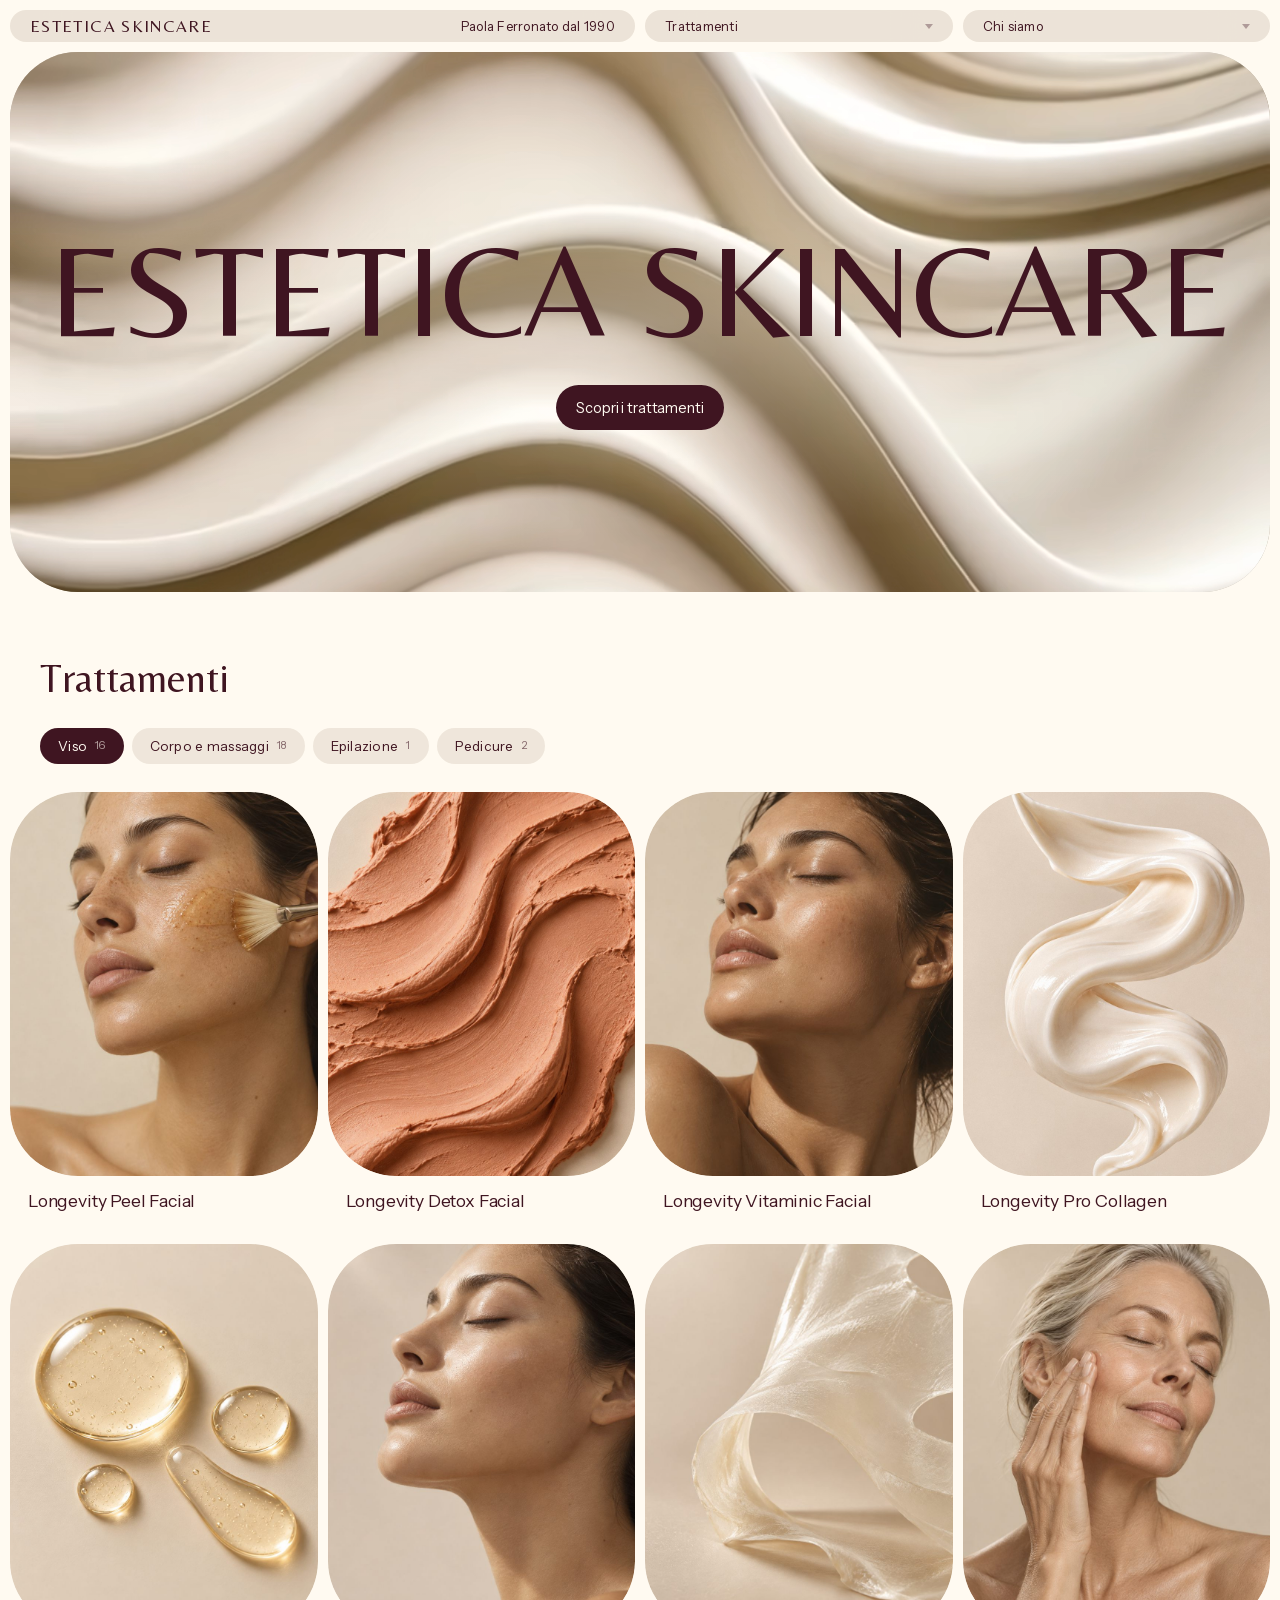
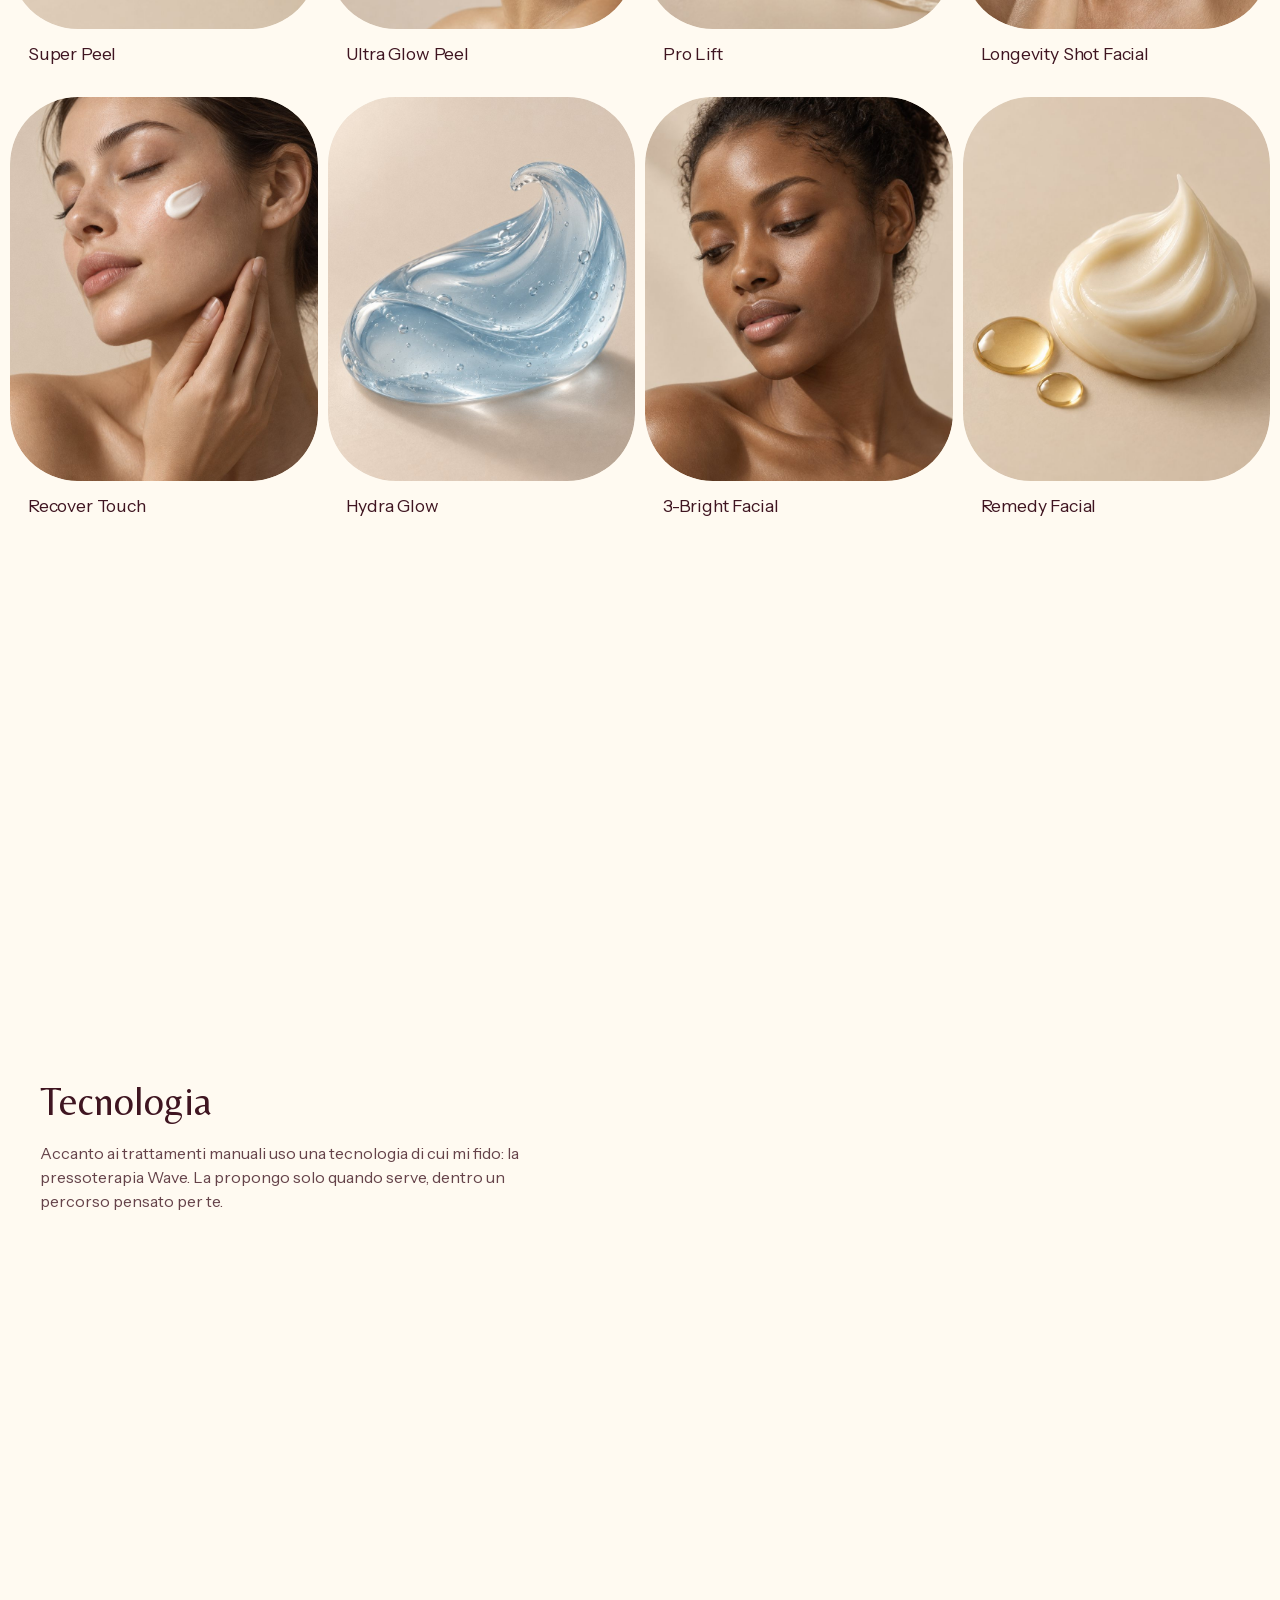
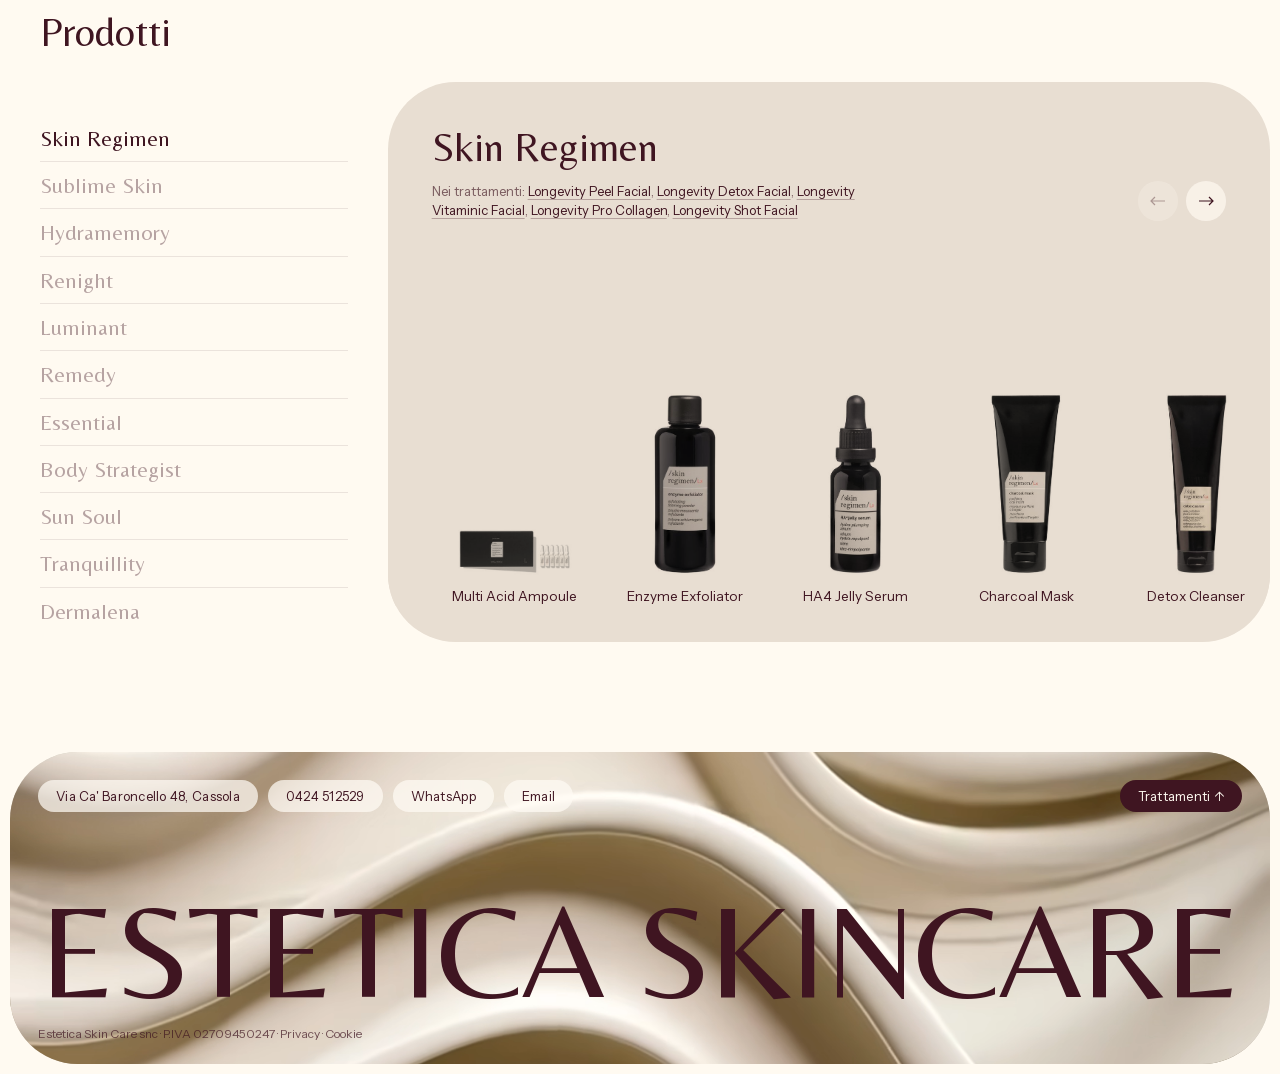
==== commit 11336b3b: "Foto per gli otto trattamenti che mostravano la crema Pulizia del viso, Lip Plumping, Aromasoul Orie" ====
--- a/index.html
+++ b/index.html
@@ -465,7 +465,7 @@
           </article>
           <article class="treatment" id="t-pulizia-viso" data-area="Viso" data-time="90 min">
             <button class="card" type="button" aria-label="Pulizia del viso: scopri il trattamento">
-              <span class="card__thumb"><img src="img/crema.jpg" alt="" width="880" height="1100" loading="lazy"></span>
+              <span class="card__thumb"><img src="img/trattamenti/pulizia-viso.jpg" alt="" width="880" height="1100" loading="lazy"></span>
               <span class="card__label"><span class="card__cta">Scopri il trattamento</span><span class="card__name" aria-hidden="true">Pulizia del viso</span></span>
             </button>
             <div class="treatment__info">
@@ -518,7 +518,7 @@
           </article>
           <article class="treatment" id="t-lip-plumping" data-area="Viso" data-time="15 min">
             <button class="card" type="button" aria-label="Lip Plumping Treatment: scopri il trattamento">
-              <span class="card__thumb"><img src="img/crema.jpg" alt="" width="880" height="1100" loading="lazy"></span>
+              <span class="card__thumb"><img src="img/trattamenti/lip-plumping.jpg" alt="" width="880" height="1100" loading="lazy"></span>
               <span class="card__label"><span class="card__cta">Scopri il trattamento</span><span class="card__name" aria-hidden="true">Lip Plumping Treatment</span></span>
             </button>
             <div class="treatment__info">
@@ -758,7 +758,7 @@
           </article>
           <article class="treatment" id="t-aromasoul-oriental" data-area="Corpo e massaggi" data-time="50 min">
             <button class="card" type="button" aria-label="Aromasoul Oriental Ritual: scopri il trattamento">
-              <span class="card__thumb"><img src="img/crema.jpg" alt="" width="880" height="1100" loading="lazy"></span>
+              <span class="card__thumb"><img src="img/trattamenti/aromasoul-oriental.jpg" alt="" width="880" height="1100" loading="lazy"></span>
               <span class="card__label"><span class="card__cta">Scopri il trattamento</span><span class="card__name" aria-hidden="true">Aromasoul Oriental Ritual</span></span>
             </button>
             <div class="treatment__info">
@@ -774,7 +774,7 @@
           </article>
           <article class="treatment" id="t-himalayan-salt" data-area="Corpo e massaggi" data-time="60 min">
             <button class="card" type="button" aria-label="Himalayan Salt: scopri il trattamento">
-              <span class="card__thumb"><img src="img/crema.jpg" alt="" width="880" height="1100" loading="lazy"></span>
+              <span class="card__thumb"><img src="img/trattamenti/himalayan-salt.jpg" alt="" width="880" height="1100" loading="lazy"></span>
               <span class="card__label"><span class="card__cta">Scopri il trattamento</span><span class="card__name" aria-hidden="true">Himalayan Salt</span></span>
             </button>
             <div class="treatment__info">
@@ -806,7 +806,7 @@
           </article>
           <article class="treatment" id="t-tibetan-sound-massage" data-area="Corpo e massaggi" data-time="50 min">
             <button class="card" type="button" aria-label="Tibetan Sound Massage: scopri il trattamento">
-              <span class="card__thumb"><img src="img/crema.jpg" alt="" width="880" height="1100" loading="lazy"></span>
+              <span class="card__thumb"><img src="img/trattamenti/tibetan-sound-massage.jpg" alt="" width="880" height="1100" loading="lazy"></span>
               <span class="card__label"><span class="card__cta">Scopri il trattamento</span><span class="card__name" aria-hidden="true">Tibetan Sound Massage</span></span>
             </button>
             <div class="treatment__info">
@@ -845,7 +845,7 @@
           </article>
           <article class="treatment" id="t-comfort-touch" data-area="Corpo e massaggi" data-time="50 min">
             <button class="card" type="button" aria-label="Comfort Touch Face &amp; Body Massage: scopri il trattamento">
-              <span class="card__thumb"><img src="img/crema.jpg" alt="" width="880" height="1100" loading="lazy"></span>
+              <span class="card__thumb"><img src="img/trattamenti/comfort-touch.jpg" alt="" width="880" height="1100" loading="lazy"></span>
               <span class="card__label"><span class="card__cta">Scopri il trattamento</span><span class="card__name" aria-hidden="true">Comfort Touch Face &amp; Body Massage</span></span>
             </button>
             <div class="treatment__info">
@@ -861,7 +861,7 @@
           </article>
           <article class="treatment" id="t-hot-stone-massage" data-area="Corpo e massaggi" data-time="50 min">
             <button class="card" type="button" aria-label="Hot Stone Massage: scopri il trattamento">
-              <span class="card__thumb"><img src="img/crema.jpg" alt="" width="880" height="1100" loading="lazy"></span>
+              <span class="card__thumb"><img src="img/trattamenti/hot-stone-massage.jpg" alt="" width="880" height="1100" loading="lazy"></span>
               <span class="card__label"><span class="card__cta">Scopri il trattamento</span><span class="card__name" aria-hidden="true">Hot Stone Massage</span></span>
             </button>
             <div class="treatment__info">
@@ -930,7 +930,7 @@
           </article>
           <article class="treatment" id="t-rituale-della-terra" data-area="Pedicure" data-time="25 min">
             <button class="card" type="button" aria-label="Rituale della Terra: scopri il trattamento">
-              <span class="card__thumb"><img src="img/crema.jpg" alt="" width="880" height="1100" loading="lazy"></span>
+              <span class="card__thumb"><img src="img/trattamenti/rituale-della-terra.jpg" alt="" width="880" height="1100" loading="lazy"></span>
               <span class="card__label"><span class="card__cta">Scopri il trattamento</span><span class="card__name" aria-hidden="true">Rituale della Terra</span></span>
             </button>
             <div class="treatment__info">
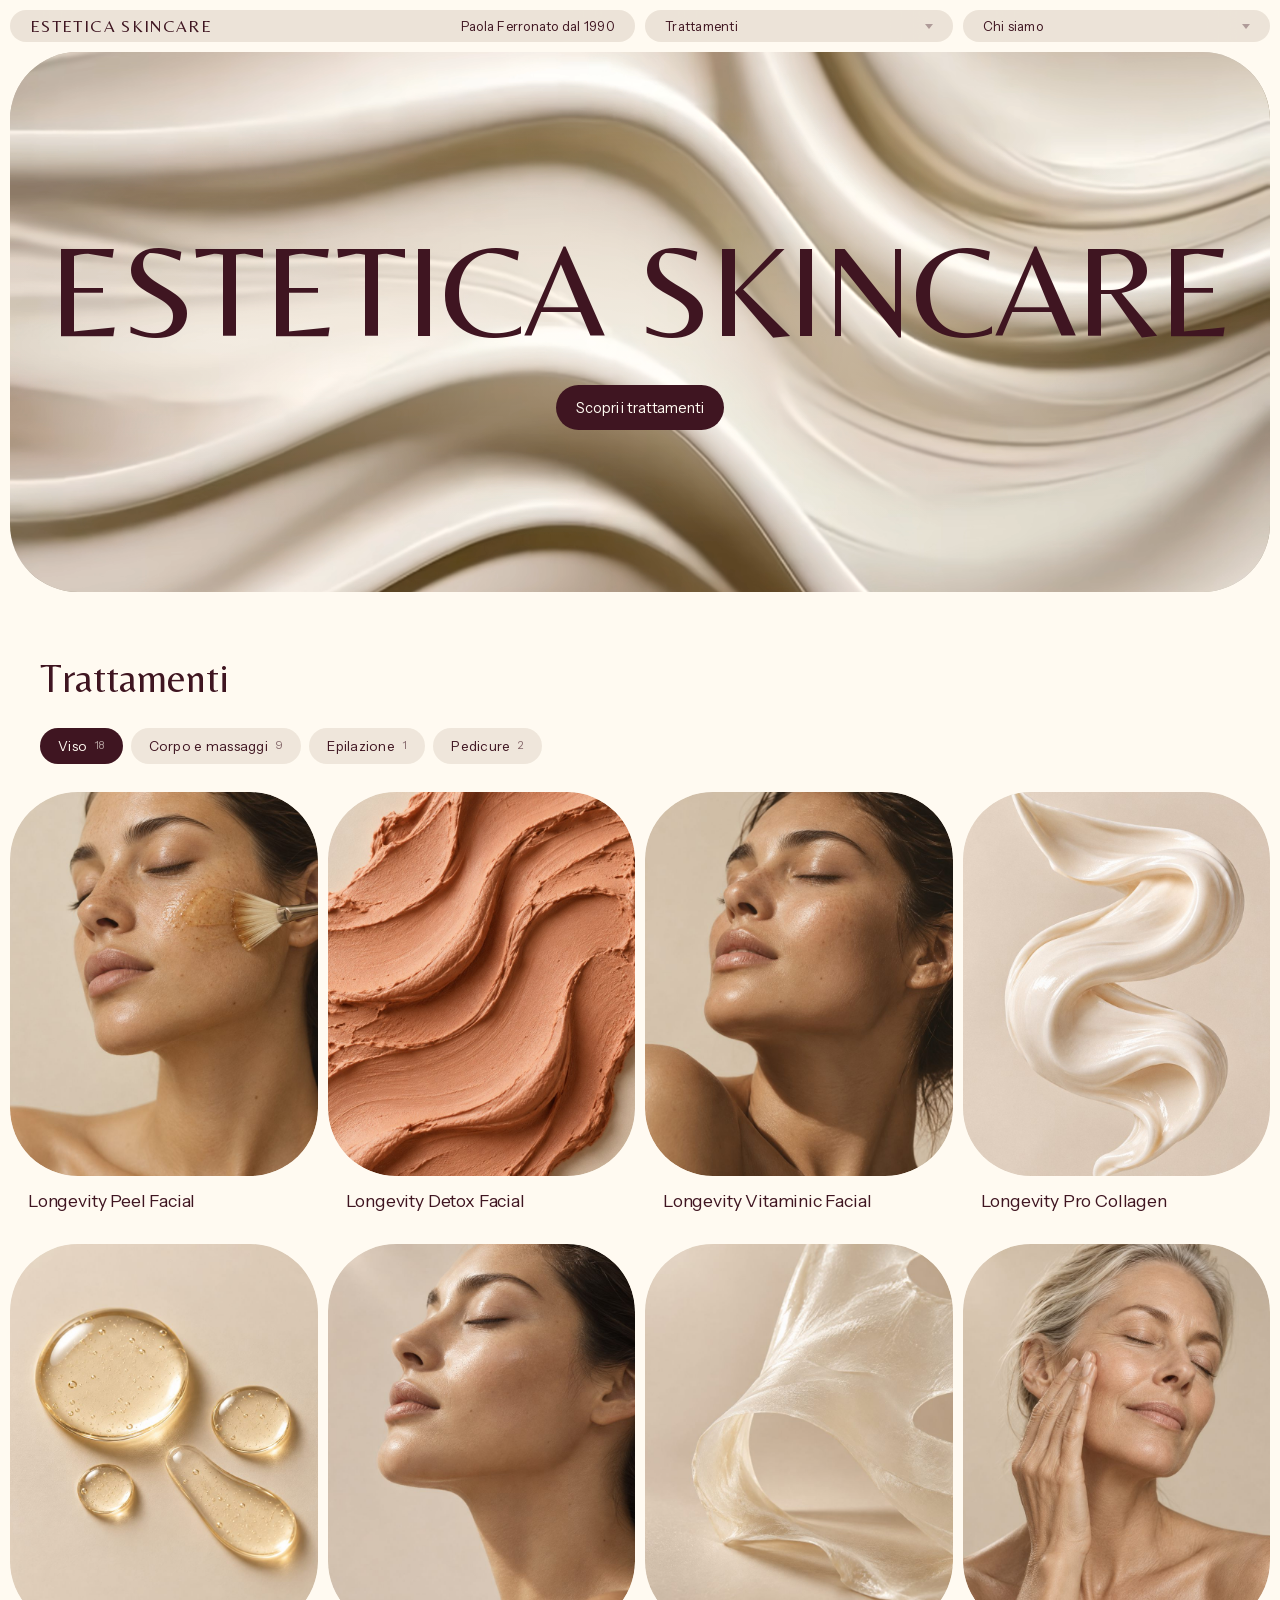
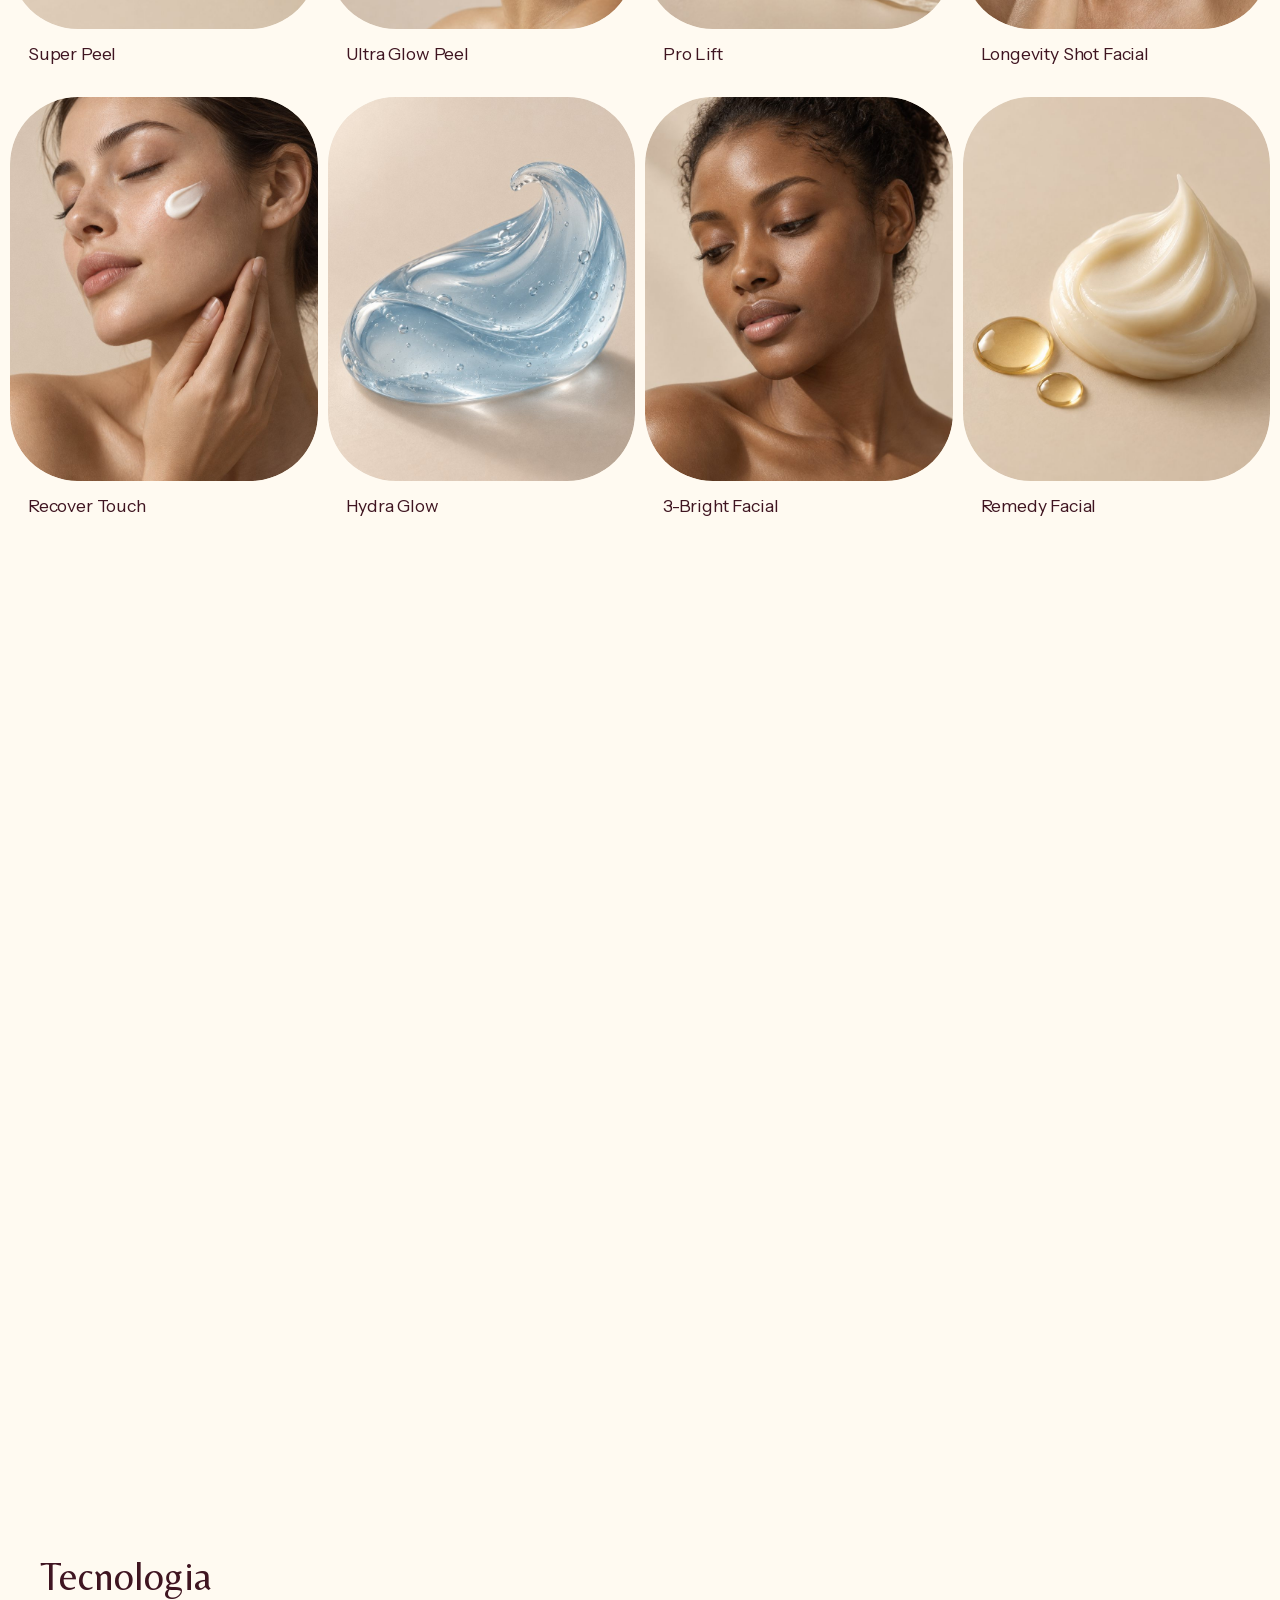
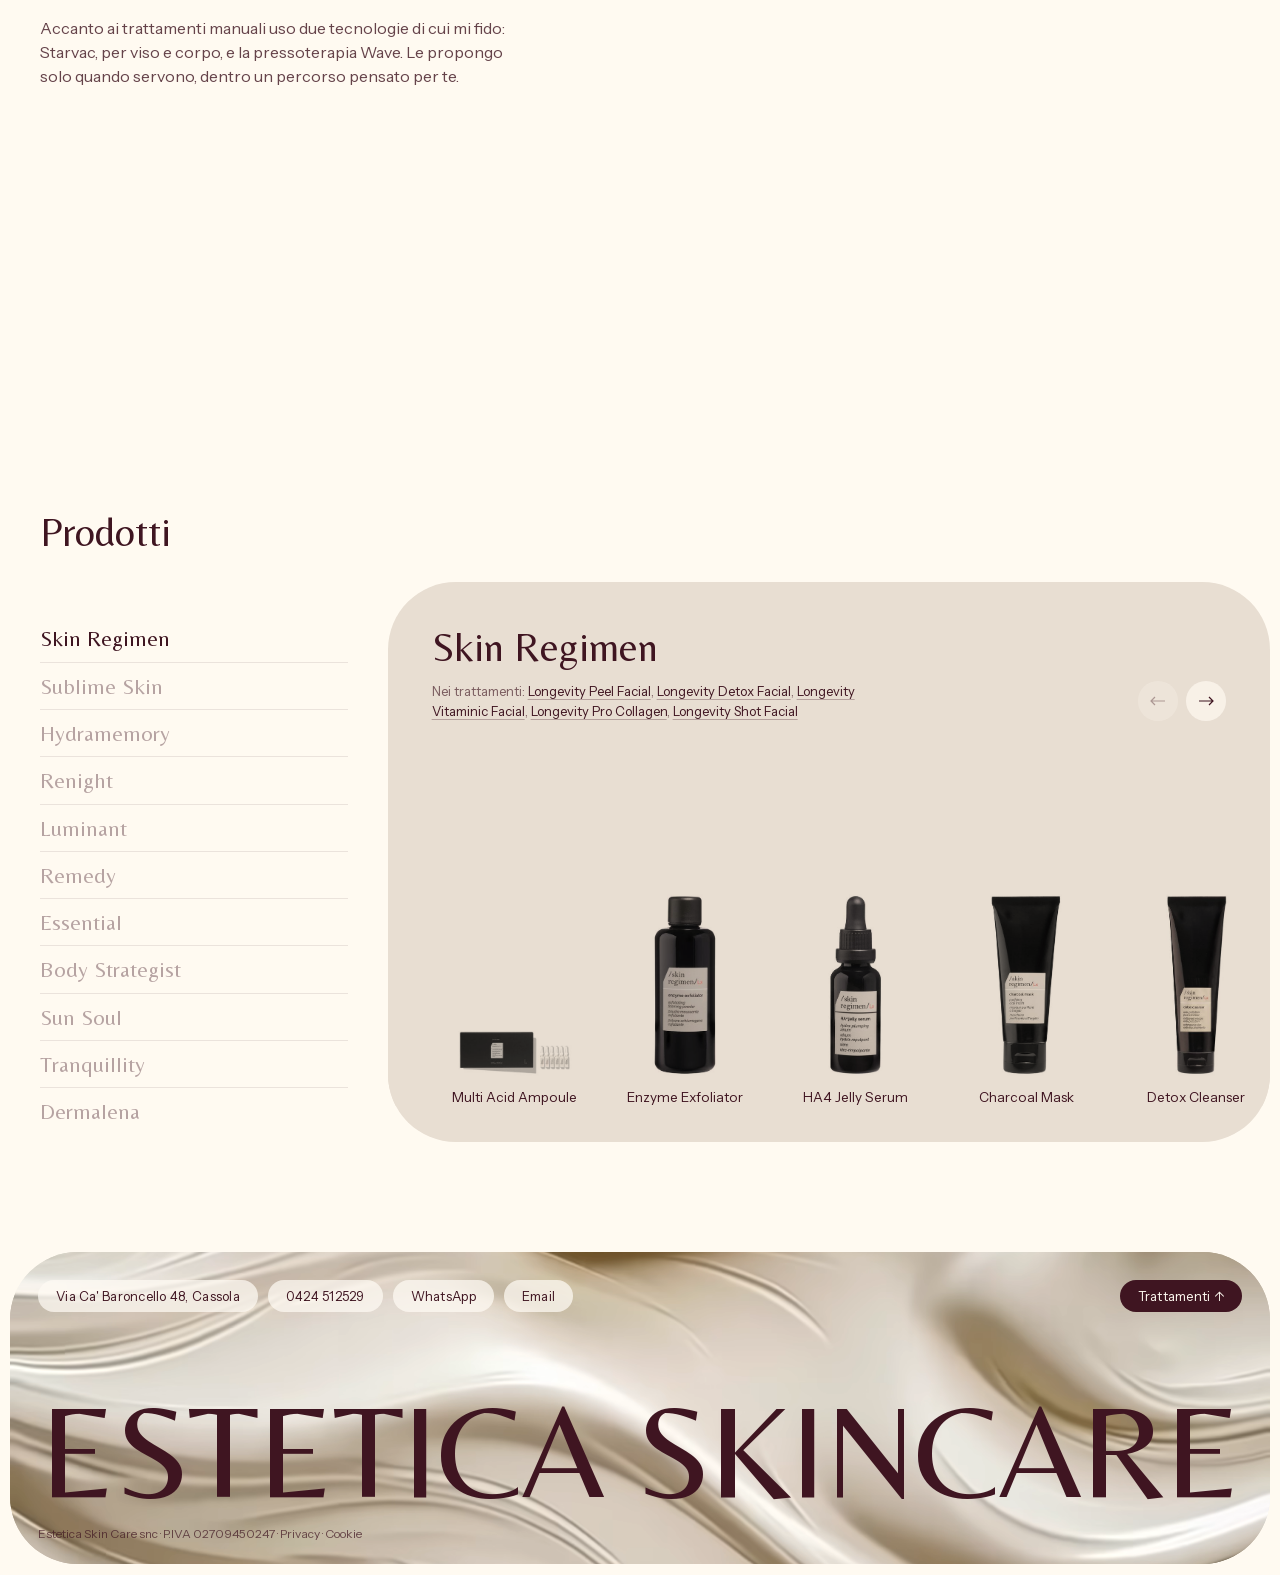
==== commit 5b00cb74: "Starvac di nuovo online, Pantalas e pulizia Microsonic, crema come video Tecnologia: torna la card d" ====
--- a/index.html
+++ b/index.html
@@ -4,7 +4,7 @@
   <meta charset="utf-8">
   <meta name="viewport" content="width=device-width, initial-scale=1">
   <title>Estetica Skincare | San Giuseppe di Cassola (VI)</title>
-  <meta name="description" content="Estetica Skin Care, dal 1990 a San Giuseppe di Cassola (VI): Paola Ferronato e i suoi trattamenti viso e corpo Comfort Zone, massaggi, pressoterapia, epilazione e pedicure. Si prenota su WhatsApp o al telefono.">
+  <meta name="description" content="Estetica Skin Care, dal 1990 a San Giuseppe di Cassola (VI): Paola Ferronato e i suoi trattamenti viso e corpo Comfort Zone, massaggi, Starvac, pressoterapia, epilazione e pedicure. Si prenota su WhatsApp o al telefono.">
   <meta name="theme-color" content="#3F1521">
   <link rel="icon" href="favicon-32.png" sizes="32x32" type="image/png">
   <link rel="icon" href="favicon.svg" type="image/svg+xml">
@@ -12,8 +12,8 @@
 
   <link rel="preload" href="fonts/instrument-sans-latin.woff2" as="font" type="font/woff2" crossorigin>
   <link rel="preload" href="fonts/belleza-latin.woff2" as="font" type="font/woff2" crossorigin>
-  <link rel="preload" href="video/crema.avif?v=2" as="image" type="image/avif">
-  <link rel="stylesheet" href="styles.css?v=16">
+  <link rel="preload" href="img/crema.jpg?v=2" as="image" fetchpriority="high">
+  <link rel="stylesheet" href="styles.css?v=17">
   <script>document.documentElement.classList.add('js')</script>
 </head>
 <body>
@@ -63,9 +63,11 @@
                   <li><a href="#t-3-bright-facial"><span>3-Bright Facial</span><span class="menu-cats__time">50 min · 75 €</span></a></li>
                   <li><a href="#t-remedy-facial"><span>Remedy Facial</span><span class="menu-cats__time">50 min · 70 €</span></a></li>
                   <li><a href="#t-pulizia-viso"><span>Pulizia del viso</span><span class="menu-cats__time">90 min · 60 €</span></a></li>
+                  <li><a href="#t-pulizia-microsonic"><span>Pulizia viso con Microsonic Facial Device</span><span class="menu-cats__time">50 min · 60 €</span></a></li>
+                  <li><a href="#t-pantalas-viso"><span>Pantalas Massage Viso</span><span class="menu-cats__time">50 min · 65 €</span></a></li>
                   <li><a href="#t-eye-recovery"><span>Eye Recovery</span><span class="menu-cats__time">10 min · 15 €</span></a></li>
+                  <li><a href="#t-lip-plumping"><span>Lip Plumping Treatment</span><span class="menu-cats__time">15 min · 15 €</span></a></li>
                   <li><a href="#t-glow-peel"><span>Glow Peel</span><span class="menu-cats__time">15 min · 15 €</span></a></li>
-                  <li><a href="#t-lip-plumping"><span>Lip Plumping Treatment</span><span class="menu-cats__time">15 min · 15 €</span></a></li>
                 </ul>
               </section>
             </div>
@@ -79,18 +81,9 @@
                   <li><a href="#t-3in1-treatment"><span>3in1 Treatment</span><span class="menu-cats__time">60 min · 70 €</span></a></li>
                   <li><a href="#t-thermal-mud"><span>Thermal Mud</span><span class="menu-cats__time">50 min · 70 €</span></a></li>
                   <li><a href="#t-active-toning"><span>Active Toning</span><span class="menu-cats__time">50 min · 80 €</span></a></li>
-                  <li><a href="#t-tranquillity-magnesium"><span>Tranquillity™ Magnesium Ritual</span><span class="menu-cats__time">50 min</span></a></li>
-                  <li><a href="#t-tranquillity-rituale-sonno"><span>Tranquillity™ Rituale del Sonno</span><span class="menu-cats__time">60 min</span></a></li>
-                  <li><a href="#t-tranquillity-face-body"><span>Tranquillity™ Face &amp; Body Ritual</span><span class="menu-cats__time">60 min</span></a></li>
-                  <li><a href="#t-aromasoul-arabian"><span>Aromasoul Arabian Ritual</span><span class="menu-cats__time">50 min</span></a></li>
-                  <li><a href="#t-aromasoul-indian"><span>Aromasoul Indian Ritual</span><span class="menu-cats__time">50 min</span></a></li>
-                  <li><a href="#t-aromasoul-oriental"><span>Aromasoul Oriental Ritual</span><span class="menu-cats__time">50 min</span></a></li>
-                  <li><a href="#t-himalayan-salt"><span>Himalayan Salt</span><span class="menu-cats__time">60 min</span></a></li>
-                  <li><a href="#t-aromasoul-mediterranean"><span>Aromasoul Mediterranean Ritual</span><span class="menu-cats__time">50 min</span></a></li>
-                  <li><a href="#t-tibetan-sound-massage"><span>Tibetan Sound Massage</span><span class="menu-cats__time">50 min</span></a></li>
+                  <li><a href="#t-hot-stone-massage"><span>Hot Stone Massage</span><span class="menu-cats__time">50 min · 80 €</span></a></li>
                   <li><a href="#t-bamboo-massage"><span>Bamboo Massage</span><span class="menu-cats__time">45 o 50 min · da 65 €</span></a></li>
-                  <li><a href="#t-comfort-touch"><span>Comfort Touch Face &amp; Body Massage</span><span class="menu-cats__time">50 min</span></a></li>
-                  <li><a href="#t-hot-stone-massage"><span>Hot Stone Massage</span><span class="menu-cats__time">50 min · 80 €</span></a></li>
+                  <li><a href="#t-pantalas-corpo"><span>Pantalas Massage Corpo</span><span class="menu-cats__time">50 min · 80 €</span></a></li>
                 </ul>
               </section>
             </div>
@@ -111,6 +104,7 @@
               <section>
                 <h2 class="panel-label">Tecnologia</h2>
                 <ul>
+                  <li><a href="#t-starvac"><span>Starvac</span><span class="menu-cats__time">Viso e corpo</span></a></li>
                   <li><a href="#t-pressoterapia-wave"><span>Pressoterapia Wave</span><span class="menu-cats__time">Gambe e corpo</span></a></li>
                 </ul>
               </section>
@@ -154,9 +148,11 @@
 
     <!-- HERO -->
     <section class="hero" id="top">
-      <!-- crema che scorre: un'immagine animata (AVIF), che i telefoni fanno sempre girare da sola,
-           senza pulsante play; dove l'AVIF non c'è resta il primo fotogramma -->
-      <picture class="bg-cream" aria-hidden="true"><source srcset="video/crema.avif?v=2" type="image/avif"><img src="img/crema.jpg?v=2" alt="" fetchpriority="high"></picture>
+      <!-- crema che scorre: un video a 60 fotogrammi al secondo, che il browser decodifica con la
+           scheda video ed è il modo più fluido. Se il telefono non lo fa partire da solo (risparmio
+           energetico), script.js mette al suo posto la stessa crema come immagine animata (AVIF),
+           che gira sempre. Finché non parte si vede il primo fotogramma, lo sfondo del pannello -->
+      <div class="bg-cream" aria-hidden="true"><video autoplay muted loop playsinline disablepictureinpicture disableremoteplayback preload="auto"><source src="video/crema-hevc.mp4?v=3" type='video/mp4; codecs="hvc1"'><source src="video/crema.mp4?v=3" type="video/mp4"></video></div>
 
       <div class="hero__content">
         <!-- le lettere salgono una alla volta dalla linea di base, come il logo nel footer di Vibrolux -->
@@ -173,8 +169,8 @@
 
       <!-- dati:aree -->
       <div class="tabs" role="tablist" aria-label="Aree di trattamento">
-        <button class="tab" type="button" role="tab" id="tab-viso" aria-controls="cat-viso" aria-selected="true">Viso<span class="tab__count">16</span></button>
-        <button class="tab" type="button" role="tab" id="tab-corpo" aria-controls="cat-corpo" aria-selected="false">Corpo e massaggi<span class="tab__count">18</span></button>
+        <button class="tab" type="button" role="tab" id="tab-viso" aria-controls="cat-viso" aria-selected="true">Viso<span class="tab__count">18</span></button>
+        <button class="tab" type="button" role="tab" id="tab-corpo" aria-controls="cat-corpo" aria-selected="false">Corpo e massaggi<span class="tab__count">9</span></button>
         <button class="tab" type="button" role="tab" id="tab-epilazione" aria-controls="cat-epilazione" aria-selected="false">Epilazione<span class="tab__count">1</span></button>
         <button class="tab" type="button" role="tab" id="tab-pedicure" aria-controls="cat-pedicure" aria-selected="false">Pedicure<span class="tab__count">2</span></button>
       </div>
@@ -480,6 +476,40 @@
               </p>
             </div>
           </article>
+          <article class="treatment" id="t-pulizia-microsonic" data-area="Viso" data-time="50 min">
+            <button class="card" type="button" aria-label="Pulizia viso con Microsonic Facial Device: scopri il trattamento">
+              <span class="card__thumb"><img src="img/trattamenti/pulizia-microsonic.jpg" alt="" width="880" height="1100" loading="lazy"></span>
+              <span class="card__label"><span class="card__cta">Scopri il trattamento</span><span class="card__name" aria-hidden="true">Pulizia viso con Microsonic Facial Device</span></span>
+            </button>
+            <div class="treatment__info">
+              <h4 class="treatment__name">Pulizia viso con Microsonic Facial Device</h4>
+            </div>
+            <div class="treatment__detail">
+              <p class="treatment__price">60 €</p>
+              <p class="treatment__desc">Una pulizia profonda del viso con il Microsonic Facial Device di Comfort Zone, che unisce ultrasuoni e microcorrenti. Le vibrazioni a ultrasuoni liberano i pori da impurità, sebo in eccesso e cellule morte; le microcorrenti stimolano i muscoli del viso e ridanno tono; un massaggio finale idrata e aiuta la pelle ad assorbire meglio i principi attivi. La pelle resta pulita, liscia e più compatta.</p>
+              <p class="treatment__book">
+                <a class="pill pill--wine" href="https://wa.me/393481515097?text=Ciao%21%20Vorrei%20prenotare%3A%20Pulizia%20viso%20con%20Microsonic%20Facial%20Device" target="_blank" rel="noopener">Prenota su WhatsApp</a>
+                <a class="pill pill--line" href="tel:+390424512529">Chiama 0424 512529</a>
+              </p>
+            </div>
+          </article>
+          <article class="treatment" id="t-pantalas-viso" data-area="Viso" data-time="50 min">
+            <button class="card" type="button" aria-label="Pantalas Massage Viso: scopri il trattamento">
+              <span class="card__thumb"><img src="img/trattamenti/pantalas-viso.jpg" alt="" width="880" height="1100" loading="lazy"></span>
+              <span class="card__label"><span class="card__cta">Scopri il trattamento</span><span class="card__name" aria-hidden="true">Pantalas Massage Viso</span></span>
+            </button>
+            <div class="treatment__info">
+              <h4 class="treatment__name">Pantalas Massage Viso</h4>
+            </div>
+            <div class="treatment__detail">
+              <p class="treatment__price">65 €</p>
+              <p class="treatment__desc">Il massaggio con le Pantalas dedicato al viso: piccole palette di legno modellate scorrono con movimenti ritmici e delicati, sciolgono le tensioni di fronte, mandibola e collo, drenano e ridanno tono. Il viso appare più disteso, definito e luminoso.</p>
+              <p class="treatment__book">
+                <a class="pill pill--wine" href="https://wa.me/393481515097?text=Ciao%21%20Vorrei%20prenotare%3A%20Pantalas%20Massage%20Viso" target="_blank" rel="noopener">Prenota su WhatsApp</a>
+                <a class="pill pill--line" href="tel:+390424512529">Chiama 0424 512529</a>
+              </p>
+            </div>
+          </article>
           <article class="treatment" id="t-eye-recovery" data-area="Viso" data-time="10 min">
             <button class="card" type="button" aria-label="Eye Recovery: scopri il trattamento">
               <span class="card__thumb"><img src="img/trattamenti/eye-recovery.jpg" alt="" width="880" height="1100" loading="lazy"></span>
@@ -498,6 +528,24 @@
               </p>
             </div>
           </article>
+          <article class="treatment" id="t-lip-plumping" data-area="Viso" data-time="15 min">
+            <button class="card" type="button" aria-label="Lip Plumping Treatment: scopri il trattamento">
+              <span class="card__thumb"><img src="img/trattamenti/lip-plumping.jpg" alt="" width="880" height="1100" loading="lazy"></span>
+              <span class="card__label"><span class="card__cta">Scopri il trattamento</span><span class="card__name" aria-hidden="true">Lip Plumping Treatment</span></span>
+            </button>
+            <div class="treatment__info">
+              <h4 class="treatment__name">Lip Plumping Treatment</h4>
+            </div>
+            <div class="treatment__detail">
+              <p class="treatment__price">15 €</p>
+              <p class="treatment__desc">Trattamento rapido e altamente efficace per esfoliare e nutrire labbra e contorno labbra, potenziato da uno speciale massaggio che favorisce un profondo rinnovamento e un effetto rimpolpante e luminoso.</p>
+              <p class="treatment__desc">Add-on: si aggiunge a un trattamento viso.</p>
+              <p class="treatment__book">
+                <a class="pill pill--wine" href="https://wa.me/393481515097?text=Ciao%21%20Vorrei%20prenotare%3A%20Lip%20Plumping%20Treatment" target="_blank" rel="noopener">Prenota su WhatsApp</a>
+                <a class="pill pill--line" href="tel:+390424512529">Chiama 0424 512529</a>
+              </p>
+            </div>
+          </article>
           <article class="treatment" id="t-glow-peel" data-area="Viso" data-time="15 min">
             <button class="card" type="button" aria-label="Glow Peel: scopri il trattamento">
               <span class="card__thumb"><img src="img/trattamenti/glow-peel.jpg" alt="" width="880" height="1100" loading="lazy"></span>
@@ -512,24 +560,6 @@
               <p class="treatment__desc">Add-on: si aggiunge a un trattamento viso.</p>
               <p class="treatment__book">
                 <a class="pill pill--wine" href="https://wa.me/393481515097?text=Ciao%21%20Vorrei%20prenotare%3A%20Glow%20Peel" target="_blank" rel="noopener">Prenota su WhatsApp</a>
-                <a class="pill pill--line" href="tel:+390424512529">Chiama 0424 512529</a>
-              </p>
-            </div>
-          </article>
-          <article class="treatment" id="t-lip-plumping" data-area="Viso" data-time="15 min">
-            <button class="card" type="button" aria-label="Lip Plumping Treatment: scopri il trattamento">
-              <span class="card__thumb"><img src="img/trattamenti/lip-plumping.jpg" alt="" width="880" height="1100" loading="lazy"></span>
-              <span class="card__label"><span class="card__cta">Scopri il trattamento</span><span class="card__name" aria-hidden="true">Lip Plumping Treatment</span></span>
-            </button>
-            <div class="treatment__info">
-              <h4 class="treatment__name">Lip Plumping Treatment</h4>
-            </div>
-            <div class="treatment__detail">
-              <p class="treatment__price">15 €</p>
-              <p class="treatment__desc">Trattamento rapido e altamente efficace per esfoliare e nutrire labbra e contorno labbra, potenziato da uno speciale massaggio che favorisce un profondo rinnovamento e un effetto rimpolpante e luminoso.</p>
-              <p class="treatment__desc">Add-on: si aggiunge a un trattamento viso.</p>
-              <p class="treatment__book">
-                <a class="pill pill--wine" href="https://wa.me/393481515097?text=Ciao%21%20Vorrei%20prenotare%3A%20Lip%20Plumping%20Treatment" target="_blank" rel="noopener">Prenota su WhatsApp</a>
                 <a class="pill pill--line" href="tel:+390424512529">Chiama 0424 512529</a>
               </p>
             </div>
@@ -668,154 +698,19 @@
               </p>
             </div>
           </article>
-          <article class="treatment" id="t-tranquillity-magnesium" data-area="Corpo e massaggi" data-time="50 min">
-            <button class="card" type="button" aria-label="Tranquillity™ Magnesium Ritual: scopri il trattamento">
-              <span class="card__thumb"><img src="img/trattamenti/tranquillity-magnesium.jpg" alt="" width="880" height="1100" loading="lazy"></span>
-              <span class="card__label"><span class="card__cta">Scopri il trattamento</span><span class="card__name" aria-hidden="true">Tranquillity™ Magnesium Ritual</span></span>
-            </button>
-            <div class="treatment__info">
-              <h4 class="treatment__name">Tranquillity™ Magnesium Ritual</h4>
-            </div>
-            <div class="treatment__detail">
-              <p class="treatment__desc">Un rituale contemporaneo ispirato alle antiche tradizioni di guarigione indonesiane. Adatto a tutti. Un'immersione sensoriale totale che offre molteplici benefici per corpo e mente in qualsiasi periodo dell'anno. Allevia la fatica mentale e fisica, favorisce il rilassamento muscolare e aiuta il corpo a ritrovare una piacevole sensazione di leggerezza e vitalità, armonizzando mente e corpo. La pelle appare luminosa, ben idratata e nutrita, morbida come seta.</p>
-              <p class="treatment__book">
-                <a class="pill pill--wine" href="https://wa.me/393481515097?text=Ciao%21%20Vorrei%20prenotare%3A%20Tranquillity%E2%84%A2%20Magnesium%20Ritual" target="_blank" rel="noopener">Prenota su WhatsApp</a>
-                <a class="pill pill--line" href="tel:+390424512529">Chiama 0424 512529</a>
-              </p>
-            </div>
-          </article>
-          <article class="treatment" id="t-tranquillity-rituale-sonno" data-area="Corpo e massaggi" data-time="60 min">
-            <button class="card" type="button" aria-label="Tranquillity™ Rituale del Sonno: scopri il trattamento">
-              <span class="card__thumb"><img src="img/trattamenti/tranquillity-rituale-sonno.jpg" alt="" width="880" height="1100" loading="lazy"></span>
-              <span class="card__label"><span class="card__cta">Scopri il trattamento</span><span class="card__name" aria-hidden="true">Tranquillity™ Rituale del Sonno</span></span>
-            </button>
-            <div class="treatment__info">
-              <h4 class="treatment__name">Tranquillity™ Rituale del Sonno</h4>
-            </div>
-            <div class="treatment__detail">
-              <p class="treatment__desc">Un innovativo trattamento corpo progettato per rilassare profondamente mente e corpo coinvolgendo tre distinti percorsi sensoriali. Ideale per favorire un sonno ristoratore e alleviare gli effetti del jet lag, questa esperienza combina una miscela unica di oli essenziali, l'esclusivo Tranquillity™ Sound e una fusione di tecniche di massaggio ayurvedico e Indonesian Sea Malay. Delicate e rilassanti pennellate migliorano ulteriormente l'esperienza, guidandoti in un profondo stato di calma e pace interiore. Consigliato in caso di stress, disturbi del sonno e affaticamento dovuto ai viaggi.</p>
-              <p class="panel-label">Prodotti usati</p>
-              <ul class="product-chips">
-                <li class="product-chip"><span class="product-chip__img"><img src="img/prodotti/tranquillity-oil.jpg" alt="" width="450" height="600" loading="lazy"></span><span><span class="product-chip__name">Tranquillity Oil</span><span class="product-chip__line">Tranquillity</span></span></li>
-              </ul>
-              <p class="treatment__book">
-                <a class="pill pill--wine" href="https://wa.me/393481515097?text=Ciao%21%20Vorrei%20prenotare%3A%20Tranquillity%E2%84%A2%20Rituale%20del%20Sonno" target="_blank" rel="noopener">Prenota su WhatsApp</a>
-                <a class="pill pill--line" href="tel:+390424512529">Chiama 0424 512529</a>
-              </p>
-            </div>
-          </article>
-          <article class="treatment" id="t-tranquillity-face-body" data-area="Corpo e massaggi" data-time="60 min">
-            <button class="card" type="button" aria-label="Tranquillity™ Face &amp; Body Ritual: scopri il trattamento">
-              <span class="card__thumb"><img src="img/trattamenti/tranquillity-face-body.jpg" alt="" width="880" height="1100" loading="lazy"></span>
-              <span class="card__label"><span class="card__cta">Scopri il trattamento</span><span class="card__name" aria-hidden="true">Tranquillity™ Face &amp; Body Ritual</span></span>
-            </button>
-            <div class="treatment__info">
-              <h4 class="treatment__name">Tranquillity™ Face &amp; Body Ritual</h4>
-            </div>
-            <div class="treatment__detail">
-              <p class="treatment__desc">Un esclusivo massaggio aromaterapico profondo per viso e corpo che scioglie le tensioni muscolari e favorisce un profondo stato di benessere. Ideale per tutti come trattamento antistress e riequilibrante, nutre la pelle del viso e del corpo lasciandola morbida e setosa.</p>
-              <p class="panel-label">Prodotti usati</p>
-              <ul class="product-chips">
-                <li class="product-chip"><span class="product-chip__img"><img src="img/prodotti/tranquillity-oil.jpg" alt="" width="450" height="600" loading="lazy"></span><span><span class="product-chip__name">Tranquillity Oil</span><span class="product-chip__line">Tranquillity</span></span></li>
-              </ul>
-              <p class="treatment__book">
-                <a class="pill pill--wine" href="https://wa.me/393481515097?text=Ciao%21%20Vorrei%20prenotare%3A%20Tranquillity%E2%84%A2%20Face%20%26%20Body%20Ritual" target="_blank" rel="noopener">Prenota su WhatsApp</a>
-                <a class="pill pill--line" href="tel:+390424512529">Chiama 0424 512529</a>
-              </p>
-            </div>
-          </article>
-          <article class="treatment" id="t-aromasoul-arabian" data-area="Corpo e massaggi" data-time="50 min">
-            <button class="card" type="button" aria-label="Aromasoul Arabian Ritual: scopri il trattamento">
-              <span class="card__thumb"><img src="img/trattamenti/aromasoul-arabian.jpg" alt="" width="880" height="1100" loading="lazy"></span>
-              <span class="card__label"><span class="card__cta">Scopri il trattamento</span><span class="card__name" aria-hidden="true">Aromasoul Arabian Ritual</span></span>
-            </button>
-            <div class="treatment__info">
-              <h4 class="treatment__name">Aromasoul Arabian Ritual</h4>
-            </div>
-            <div class="treatment__detail">
-              <p class="treatment__desc">Ispirato da antiche tecniche rivitalizzanti Berbere, ideale per il recupero dall'affaticamento e per il riequilibrio energetico.</p>
-              <p class="treatment__book">
-                <a class="pill pill--wine" href="https://wa.me/393481515097?text=Ciao%21%20Vorrei%20prenotare%3A%20Aromasoul%20Arabian%20Ritual" target="_blank" rel="noopener">Prenota su WhatsApp</a>
-                <a class="pill pill--line" href="tel:+390424512529">Chiama 0424 512529</a>
-              </p>
-            </div>
-          </article>
-          <article class="treatment" id="t-aromasoul-indian" data-area="Corpo e massaggi" data-time="50 min">
-            <button class="card" type="button" aria-label="Aromasoul Indian Ritual: scopri il trattamento">
-              <span class="card__thumb"><img src="img/trattamenti/aromasoul-indian.jpg" alt="" width="880" height="1100" loading="lazy"></span>
-              <span class="card__label"><span class="card__cta">Scopri il trattamento</span><span class="card__name" aria-hidden="true">Aromasoul Indian Ritual</span></span>
-            </button>
-            <div class="treatment__info">
-              <h4 class="treatment__name">Aromasoul Indian Ritual</h4>
-            </div>
-            <div class="treatment__detail">
-              <p class="treatment__desc">Massaggio ispirato dalla tradizione ayurvedica per una profonda distensione ed un ritrovato equilibrio psicofisico.</p>
-              <p class="treatment__book">
-                <a class="pill pill--wine" href="https://wa.me/393481515097?text=Ciao%21%20Vorrei%20prenotare%3A%20Aromasoul%20Indian%20Ritual" target="_blank" rel="noopener">Prenota su WhatsApp</a>
-                <a class="pill pill--line" href="tel:+390424512529">Chiama 0424 512529</a>
-              </p>
-            </div>
-          </article>
-          <article class="treatment" id="t-aromasoul-oriental" data-area="Corpo e massaggi" data-time="50 min">
-            <button class="card" type="button" aria-label="Aromasoul Oriental Ritual: scopri il trattamento">
-              <span class="card__thumb"><img src="img/trattamenti/aromasoul-oriental.jpg" alt="" width="880" height="1100" loading="lazy"></span>
-              <span class="card__label"><span class="card__cta">Scopri il trattamento</span><span class="card__name" aria-hidden="true">Aromasoul Oriental Ritual</span></span>
-            </button>
-            <div class="treatment__info">
-              <h4 class="treatment__name">Aromasoul Oriental Ritual</h4>
-            </div>
-            <div class="treatment__detail">
-              <p class="treatment__desc">Massaggio ispirato dalle tecniche Shiatsu con micropressioni. Favorisce la circolazione e lo sblocco delle contratture.</p>
-              <p class="treatment__book">
-                <a class="pill pill--wine" href="https://wa.me/393481515097?text=Ciao%21%20Vorrei%20prenotare%3A%20Aromasoul%20Oriental%20Ritual" target="_blank" rel="noopener">Prenota su WhatsApp</a>
-                <a class="pill pill--line" href="tel:+390424512529">Chiama 0424 512529</a>
-              </p>
-            </div>
-          </article>
-          <article class="treatment" id="t-himalayan-salt" data-area="Corpo e massaggi" data-time="60 min">
-            <button class="card" type="button" aria-label="Himalayan Salt: scopri il trattamento">
-              <span class="card__thumb"><img src="img/trattamenti/himalayan-salt.jpg" alt="" width="880" height="1100" loading="lazy"></span>
-              <span class="card__label"><span class="card__cta">Scopri il trattamento</span><span class="card__name" aria-hidden="true">Himalayan Salt</span></span>
-            </button>
-            <div class="treatment__info">
-              <h4 class="treatment__name">Himalayan Salt</h4>
-            </div>
-            <div class="treatment__detail">
-              <p class="treatment__desc">Un trattamento completo di detossinazione del corpo che allevia i dolori muscolari e stimola efficacemente il metabolismo.</p>
-              <p class="treatment__book">
-                <a class="pill pill--wine" href="https://wa.me/393481515097?text=Ciao%21%20Vorrei%20prenotare%3A%20Himalayan%20Salt" target="_blank" rel="noopener">Prenota su WhatsApp</a>
-                <a class="pill pill--line" href="tel:+390424512529">Chiama 0424 512529</a>
-              </p>
-            </div>
-          </article>
-          <article class="treatment" id="t-aromasoul-mediterranean" data-area="Corpo e massaggi" data-time="50 min">
-            <button class="card" type="button" aria-label="Aromasoul Mediterranean Ritual: scopri il trattamento">
-              <span class="card__thumb"><img src="img/trattamenti/aromasoul-mediterranean.jpg" alt="" width="880" height="1100" loading="lazy"></span>
-              <span class="card__label"><span class="card__cta">Scopri il trattamento</span><span class="card__name" aria-hidden="true">Aromasoul Mediterranean Ritual</span></span>
-            </button>
-            <div class="treatment__info">
-              <h4 class="treatment__name">Aromasoul Mediterranean Ritual</h4>
-            </div>
-            <div class="treatment__detail">
-              <p class="treatment__desc">Ispirato da tecniche linfodrenanti, ideale per alleggerire e riattivare tutto il corpo in presenza di stasi linfatiche.</p>
-              <p class="treatment__book">
-                <a class="pill pill--wine" href="https://wa.me/393481515097?text=Ciao%21%20Vorrei%20prenotare%3A%20Aromasoul%20Mediterranean%20Ritual" target="_blank" rel="noopener">Prenota su WhatsApp</a>
-                <a class="pill pill--line" href="tel:+390424512529">Chiama 0424 512529</a>
-              </p>
-            </div>
-          </article>
-          <article class="treatment" id="t-tibetan-sound-massage" data-area="Corpo e massaggi" data-time="50 min">
-            <button class="card" type="button" aria-label="Tibetan Sound Massage: scopri il trattamento">
-              <span class="card__thumb"><img src="img/trattamenti/tibetan-sound-massage.jpg" alt="" width="880" height="1100" loading="lazy"></span>
-              <span class="card__label"><span class="card__cta">Scopri il trattamento</span><span class="card__name" aria-hidden="true">Tibetan Sound Massage</span></span>
-            </button>
-            <div class="treatment__info">
-              <h4 class="treatment__name">Tibetan Sound Massage</h4>
-            </div>
-            <div class="treatment__detail">
-              <p class="treatment__desc">Esclusivo rituale con originali campane tibetane per ritrovare l'armonia di corpo, mente e anima.</p>
-              <p class="treatment__book">
-                <a class="pill pill--wine" href="https://wa.me/393481515097?text=Ciao%21%20Vorrei%20prenotare%3A%20Tibetan%20Sound%20Massage" target="_blank" rel="noopener">Prenota su WhatsApp</a>
+          <article class="treatment" id="t-hot-stone-massage" data-area="Corpo e massaggi" data-time="50 min">
+            <button class="card" type="button" aria-label="Hot Stone Massage: scopri il trattamento">
+              <span class="card__thumb"><img src="img/trattamenti/hot-stone-massage.jpg" alt="" width="880" height="1100" loading="lazy"></span>
+              <span class="card__label"><span class="card__cta">Scopri il trattamento</span><span class="card__name" aria-hidden="true">Hot Stone Massage</span></span>
+            </button>
+            <div class="treatment__info">
+              <h4 class="treatment__name">Hot Stone Massage</h4>
+            </div>
+            <div class="treatment__detail">
+              <p class="treatment__price">80 €</p>
+              <p class="treatment__desc">Originale rituale con pietre calde e oli essenziali, allevia il dolore muscolare e favorisce una distensione profonda.</p>
+              <p class="treatment__book">
+                <a class="pill pill--wine" href="https://wa.me/393481515097?text=Ciao%21%20Vorrei%20prenotare%3A%20Hot%20Stone%20Massage" target="_blank" rel="noopener">Prenota su WhatsApp</a>
                 <a class="pill pill--line" href="tel:+390424512529">Chiama 0424 512529</a>
               </p>
             </div>
@@ -843,35 +738,19 @@
               </p>
             </div>
           </article>
-          <article class="treatment" id="t-comfort-touch" data-area="Corpo e massaggi" data-time="50 min">
-            <button class="card" type="button" aria-label="Comfort Touch Face &amp; Body Massage: scopri il trattamento">
-              <span class="card__thumb"><img src="img/trattamenti/comfort-touch.jpg" alt="" width="880" height="1100" loading="lazy"></span>
-              <span class="card__label"><span class="card__cta">Scopri il trattamento</span><span class="card__name" aria-hidden="true">Comfort Touch Face &amp; Body Massage</span></span>
-            </button>
-            <div class="treatment__info">
-              <h4 class="treatment__name">Comfort Touch Face &amp; Body Massage</h4>
-            </div>
-            <div class="treatment__detail">
-              <p class="treatment__desc">Armonizzante e riequilibrante con manualità bioenergetiche per una profonda riarmonizzazione posturale ed un ottimale equilibrio psicofisico.</p>
-              <p class="treatment__book">
-                <a class="pill pill--wine" href="https://wa.me/393481515097?text=Ciao%21%20Vorrei%20prenotare%3A%20Comfort%20Touch%20Face%20%26%20Body%20Massage" target="_blank" rel="noopener">Prenota su WhatsApp</a>
-                <a class="pill pill--line" href="tel:+390424512529">Chiama 0424 512529</a>
-              </p>
-            </div>
-          </article>
-          <article class="treatment" id="t-hot-stone-massage" data-area="Corpo e massaggi" data-time="50 min">
-            <button class="card" type="button" aria-label="Hot Stone Massage: scopri il trattamento">
-              <span class="card__thumb"><img src="img/trattamenti/hot-stone-massage.jpg" alt="" width="880" height="1100" loading="lazy"></span>
-              <span class="card__label"><span class="card__cta">Scopri il trattamento</span><span class="card__name" aria-hidden="true">Hot Stone Massage</span></span>
-            </button>
-            <div class="treatment__info">
-              <h4 class="treatment__name">Hot Stone Massage</h4>
+          <article class="treatment" id="t-pantalas-corpo" data-area="Corpo e massaggi" data-time="50 min">
+            <button class="card" type="button" aria-label="Pantalas Massage Corpo: scopri il trattamento">
+              <span class="card__thumb"><img src="img/trattamenti/pantalas-corpo.jpg" alt="" width="880" height="1100" loading="lazy"></span>
+              <span class="card__label"><span class="card__cta">Scopri il trattamento</span><span class="card__name" aria-hidden="true">Pantalas Massage Corpo</span></span>
+            </button>
+            <div class="treatment__info">
+              <h4 class="treatment__name">Pantalas Massage Corpo</h4>
             </div>
             <div class="treatment__detail">
               <p class="treatment__price">80 €</p>
-              <p class="treatment__desc">Originale rituale con pietre calde e oli essenziali, allevia il dolore muscolare e favorisce una distensione profonda.</p>
-              <p class="treatment__book">
-                <a class="pill pill--wine" href="https://wa.me/393481515097?text=Ciao%21%20Vorrei%20prenotare%3A%20Hot%20Stone%20Massage" target="_blank" rel="noopener">Prenota su WhatsApp</a>
+              <p class="treatment__desc">Un massaggio con le Pantalas, palette di legno brasiliane levigate che accompagnano le mani con movimenti profondi, ritmici e avvolgenti. Drena i liquidi, rimodella la silhouette e scioglie le tensioni, lasciando il corpo leggero e la pelle più compatta.</p>
+              <p class="treatment__book">
+                <a class="pill pill--wine" href="https://wa.me/393481515097?text=Ciao%21%20Vorrei%20prenotare%3A%20Pantalas%20Massage%20Corpo" target="_blank" rel="noopener">Prenota su WhatsApp</a>
                 <a class="pill pill--line" href="tel:+390424512529">Chiama 0424 512529</a>
               </p>
             </div>
@@ -960,9 +839,30 @@
     <section class="tech" id="tecnologia" aria-labelledby="tech-title">
       <div class="tech__intro">
         <h2 class="tech__title" id="tech-title">Tecnologia</h2>
-        <p class="tech__text">Accanto ai trattamenti manuali uso una tecnologia di cui mi fido: la pressoterapia Wave. La propongo solo quando serve, dentro un percorso pensato per te.</p>
+        <p class="tech__text">Accanto ai trattamenti manuali uso due tecnologie di cui mi fido: Starvac, per viso e corpo, e la pressoterapia Wave. Le propongo solo quando servono, dentro un percorso pensato per te.</p>
       </div>
       <!-- dati:tecnologia -->
+      <article class="treatment" id="t-starvac" data-area="Tecnologia" data-time="Viso e corpo">
+        <button class="card" type="button" aria-label="Starvac: scopri il trattamento">
+          <span class="card__thumb"><img src="img/trattamenti/starvac.jpg" alt="" width="880" height="1100" loading="lazy"></span>
+          <span class="card__label"><span class="card__cta">Scopri il trattamento</span><span class="card__name" aria-hidden="true">Starvac</span></span>
+        </button>
+        <div class="treatment__info">
+          <h3 class="treatment__name">Starvac</h3>
+          <p class="treatment__videos"><a href="https://www.facebook.com/esteticaskincare/videos/trattamenti-viso-con-metodologia-starvac/5054137538040862/" target="_blank" rel="noopener">Video viso ↗</a> · <a href="https://www.facebook.com/reel/1746513595763666/" target="_blank" rel="noopener">Video corpo ↗</a></p>
+        </div>
+        <div class="treatment__detail">
+          <p class="treatment__desc">Il metodo francese dello Stretching Cellulaire®: un'aspirazione delicata e due rulli massaggiano la pelle in profondità. Sul viso stimola tono e luminosità e attenua le rughe; sul corpo drena, leviga la cellulite e rassoda.</p>
+          <ul class="treatment__links">
+            <li><a href="https://www.facebook.com/esteticaskincare/videos/trattamenti-viso-con-metodologia-starvac/5054137538040862/" target="_blank" rel="noopener">Video viso ↗</a></li>
+            <li><a href="https://www.facebook.com/reel/1746513595763666/" target="_blank" rel="noopener">Video corpo ↗</a></li>
+          </ul>
+          <p class="treatment__book">
+            <a class="pill pill--wine" href="https://wa.me/393481515097?text=Ciao%21%20Vorrei%20prenotare%3A%20Starvac" target="_blank" rel="noopener">Prenota su WhatsApp</a>
+            <a class="pill pill--line" href="tel:+390424512529">Chiama 0424 512529</a>
+          </p>
+        </div>
+      </article>
       <article class="treatment" id="t-pressoterapia-wave" data-area="Tecnologia" data-time="Gambe e corpo">
         <button class="card" type="button" aria-label="Pressoterapia Wave: scopri il trattamento">
           <span class="card__thumb"><img src="img/trattamenti/pressoterapia-wave.jpg" alt="" width="880" height="1100" loading="lazy"></span>
@@ -1183,7 +1083,6 @@
           <div class="line__top">
             <div class="line__text">
               <h3 class="line__name">Tranquillity</h3>
-              <p class="line__uses">Nei trattamenti: <a href="#t-tranquillity-rituale-sonno">Tranquillity™ Rituale del Sonno</a>, <a href="#t-tranquillity-face-body">Tranquillity™ Face &amp; Body Ritual</a></p>
             </div>
           </div>
           <ul class="shelf">
@@ -1223,8 +1122,8 @@
   <!-- FOOTER -->
   <footer class="footer" id="contatti">
     <div class="footer__card">
-      <!-- la stessa crema della hero -->
-      <picture class="bg-cream" aria-hidden="true"><source srcset="video/crema.avif?v=2" type="image/avif"><img src="img/crema.jpg?v=2" alt="" loading="lazy"></picture>
+      <!-- la stessa crema della hero; script.js la fa partire quando il footer si avvicina -->
+      <div class="bg-cream" aria-hidden="true"><video muted loop playsinline disablepictureinpicture disableremoteplayback preload="none"><source src="video/crema-hevc.mp4?v=3" type='video/mp4; codecs="hvc1"'><source src="video/crema.mp4?v=3" type="video/mp4"></video></div>
 
       <nav class="footer__pills" aria-label="Contatti">
         <a class="footer__pill" href="https://www.google.com/maps/search/?api=1&amp;query=Estetica%20Skin%20Care%2C%20Via%20Ca%27%20Baroncello%2048%2C%20Cassola%20VI" target="_blank" rel="noopener">Via Ca' Baroncello 48, Cassola</a>
@@ -1275,6 +1174,6 @@
     </button>
   </dialog>
 
-  <script src="script.js?v=12" defer></script>
+  <script src="script.js?v=14" defer></script>
 </body>
 </html>
--- a/styles.css
+++ b/styles.css
@@ -286,13 +286,24 @@
   background: var(--sand) url("img/crema.jpg?v=2") center / cover no-repeat;
 }
 
-/* la crema che scorre (hero e footer) */
+/* la crema che scorre (hero e footer): un video o, dove il telefono non lo fa partire, la
+   stessa crema come immagine animata */
 .bg-cream { position: absolute; inset: 0; }
-.bg-cream img {
+.bg-cream img,
+.bg-cream video {
   display: block;
   width: 100%;
   height: 100%;
   object-fit: cover;
+}
+/* il video compare solo quando gira davvero: prima si vede il suo primo fotogramma, che è lo
+   sfondo del pannello, e Safari non può disegnarci sopra il suo pulsante play */
+.js .bg-cream video { opacity: 0; transition: opacity .6s var(--ease); }
+.js .bg-cream video.is-playing { opacity: 1; }
+.bg-cream video::-webkit-media-controls,
+.bg-cream video::-webkit-media-controls-start-playback-button {
+  display: none !important;
+  -webkit-appearance: none;
 }
 
 /* alone chiaro dietro alla scritta, per leggerla su ogni punto della crema */
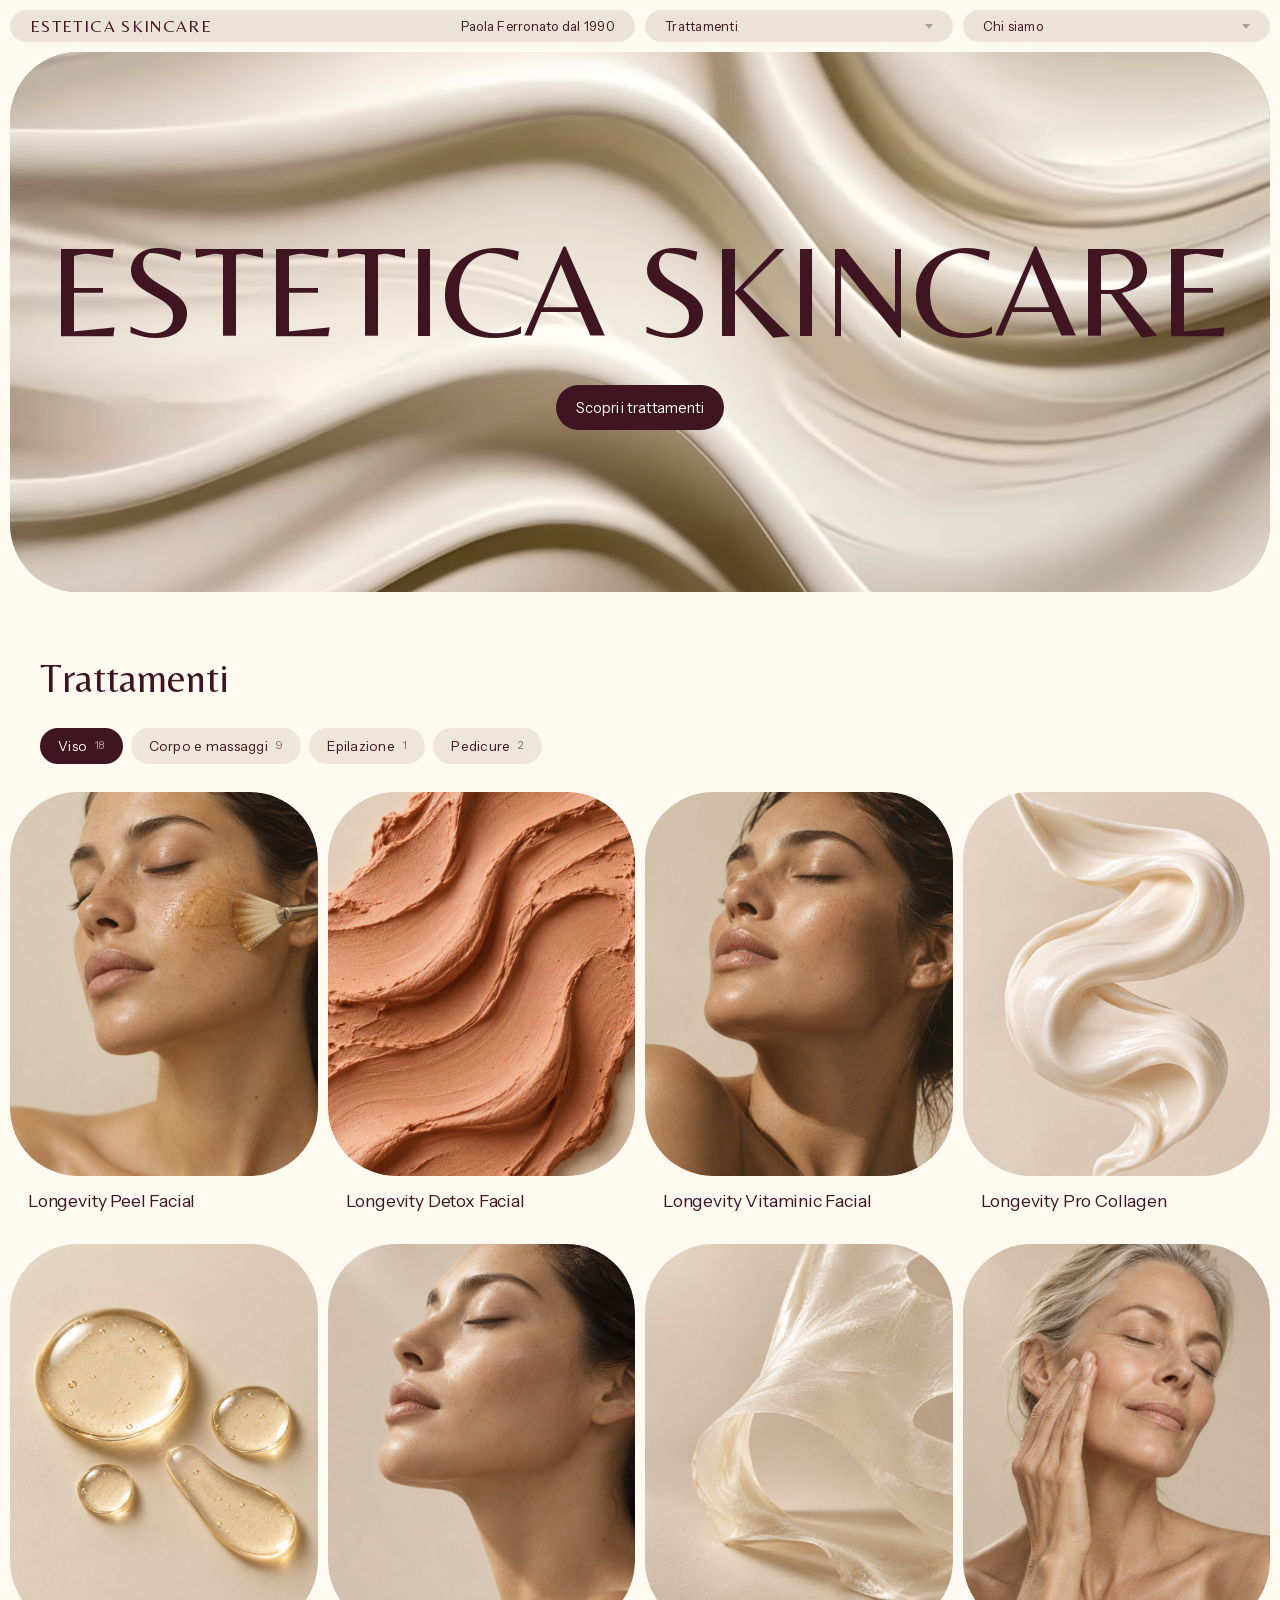
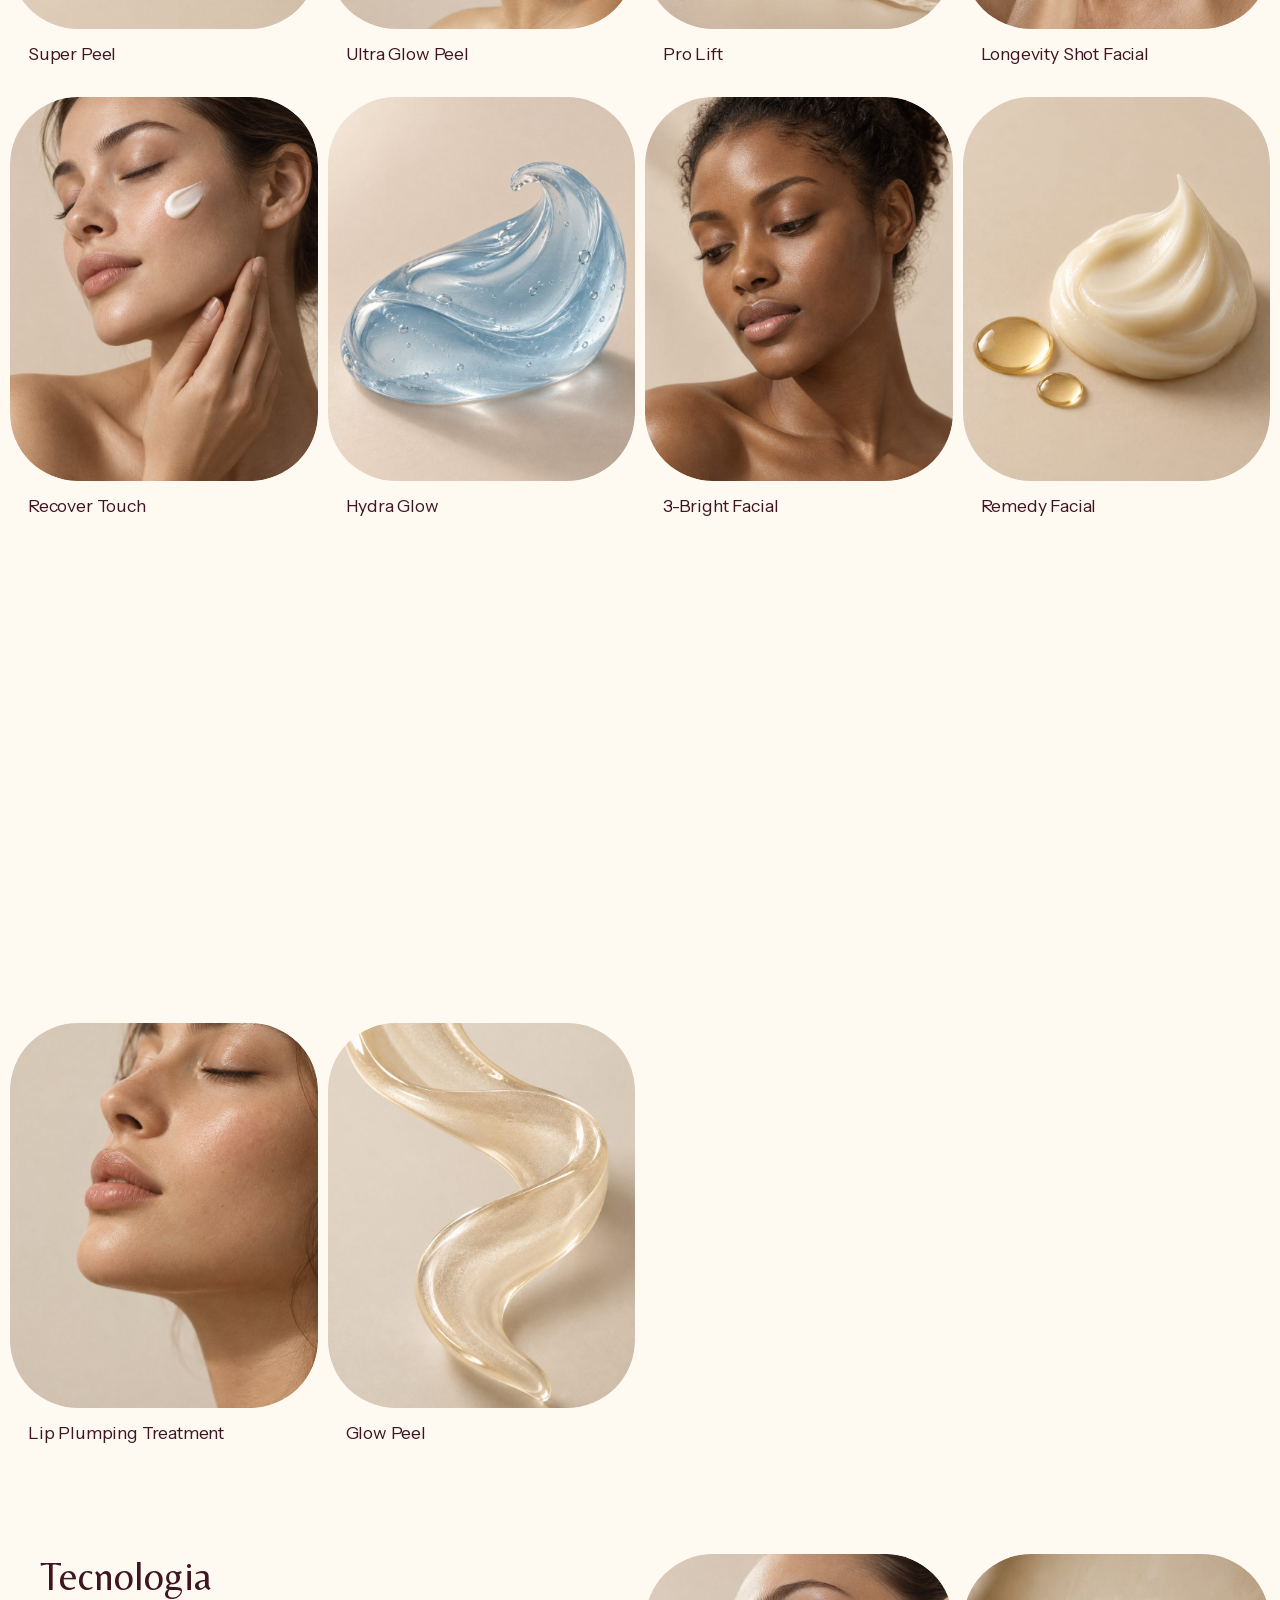
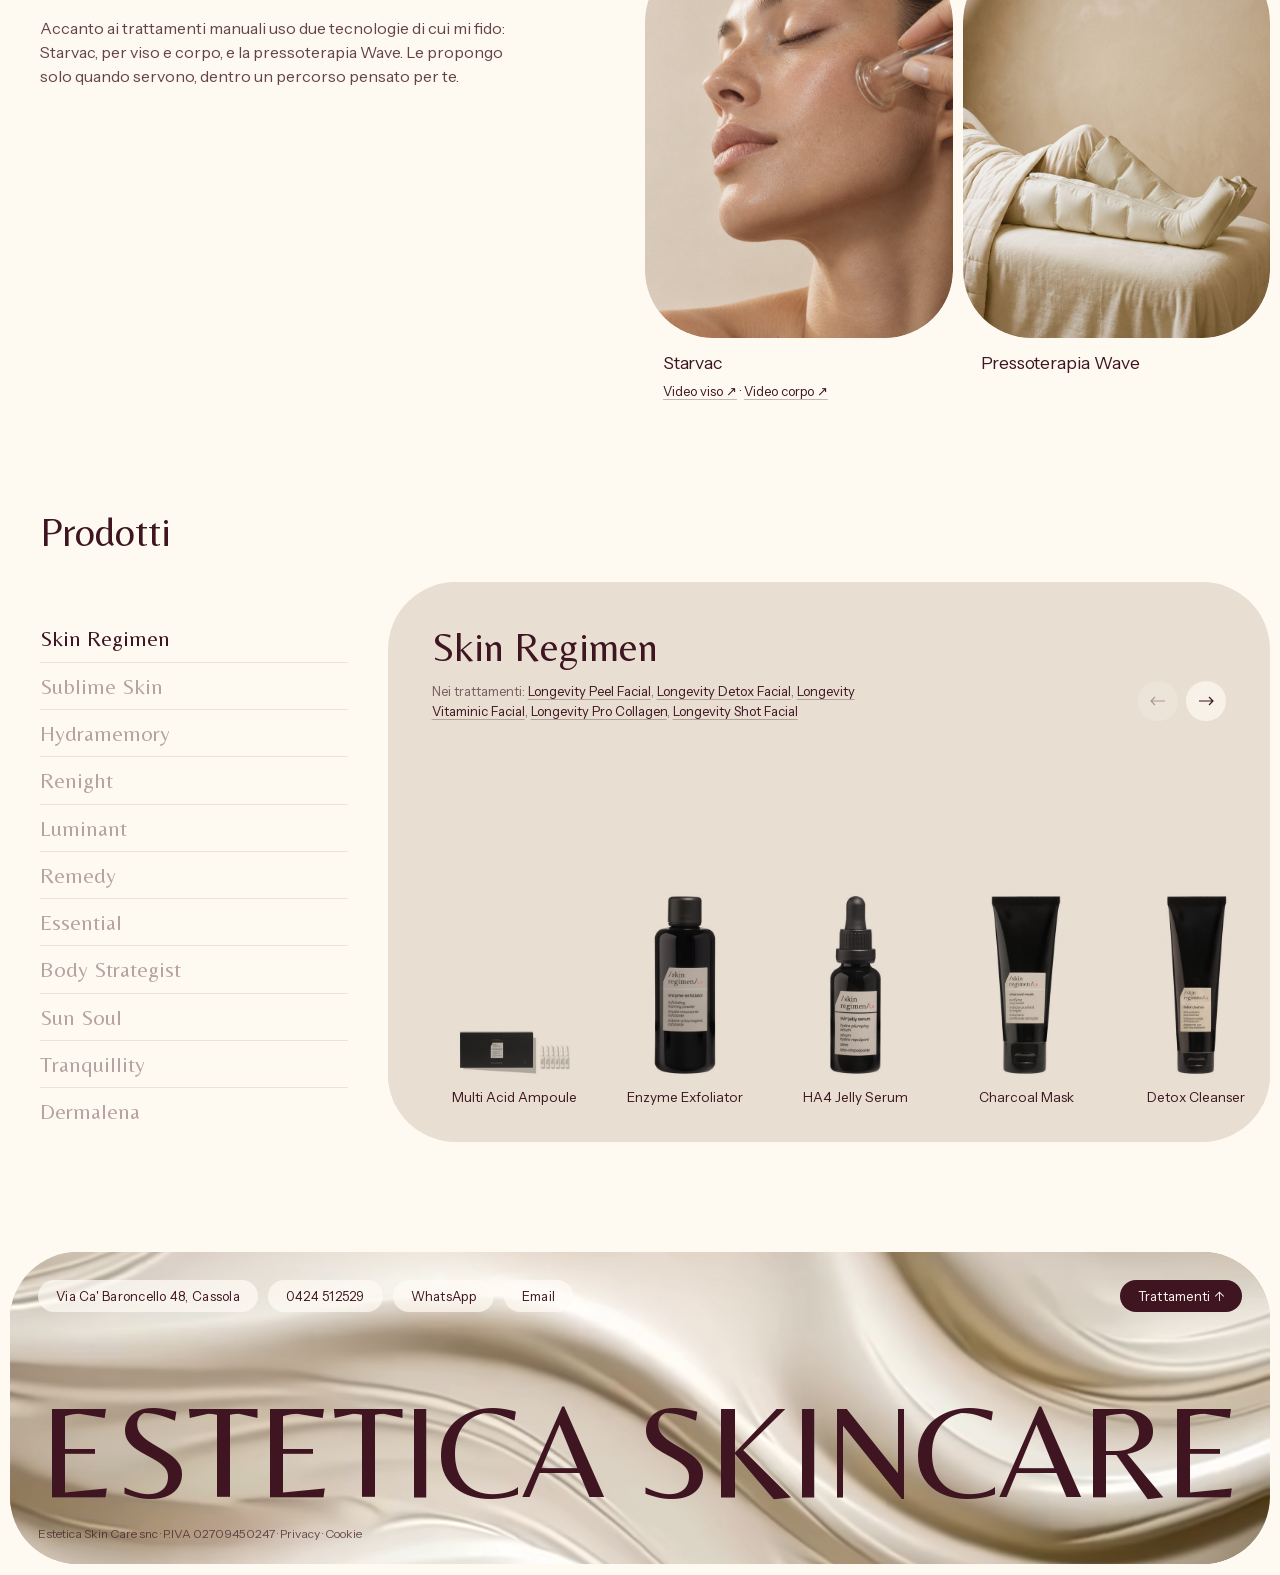
==== commit 5af2f4f2: "Pantholas, non Pantalas: il nome giusto dei due massaggi Pantholas Massage Viso e Pantholas Massage " ====
--- a/index.html
+++ b/index.html
@@ -64,7 +64,7 @@
                   <li><a href="#t-remedy-facial"><span>Remedy Facial</span><span class="menu-cats__time">50 min · 70 €</span></a></li>
                   <li><a href="#t-pulizia-viso"><span>Pulizia del viso</span><span class="menu-cats__time">90 min · 60 €</span></a></li>
                   <li><a href="#t-pulizia-microsonic"><span>Pulizia viso con Microsonic Facial Device</span><span class="menu-cats__time">50 min · 60 €</span></a></li>
-                  <li><a href="#t-pantalas-viso"><span>Pantalas Massage Viso</span><span class="menu-cats__time">50 min · 65 €</span></a></li>
+                  <li><a href="#t-pantholas-viso"><span>Pantholas Massage Viso</span><span class="menu-cats__time">50 min · 65 €</span></a></li>
                   <li><a href="#t-eye-recovery"><span>Eye Recovery</span><span class="menu-cats__time">10 min · 15 €</span></a></li>
                   <li><a href="#t-lip-plumping"><span>Lip Plumping Treatment</span><span class="menu-cats__time">15 min · 15 €</span></a></li>
                   <li><a href="#t-glow-peel"><span>Glow Peel</span><span class="menu-cats__time">15 min · 15 €</span></a></li>
@@ -83,7 +83,7 @@
                   <li><a href="#t-active-toning"><span>Active Toning</span><span class="menu-cats__time">50 min · 80 €</span></a></li>
                   <li><a href="#t-hot-stone-massage"><span>Hot Stone Massage</span><span class="menu-cats__time">50 min · 80 €</span></a></li>
                   <li><a href="#t-bamboo-massage"><span>Bamboo Massage</span><span class="menu-cats__time">45 o 50 min · da 65 €</span></a></li>
-                  <li><a href="#t-pantalas-corpo"><span>Pantalas Massage Corpo</span><span class="menu-cats__time">50 min · 80 €</span></a></li>
+                  <li><a href="#t-pantholas-corpo"><span>Pantholas Massage Corpo</span><span class="menu-cats__time">50 min · 80 €</span></a></li>
                 </ul>
               </section>
             </div>
@@ -493,19 +493,19 @@
               </p>
             </div>
           </article>
-          <article class="treatment" id="t-pantalas-viso" data-area="Viso" data-time="50 min">
-            <button class="card" type="button" aria-label="Pantalas Massage Viso: scopri il trattamento">
-              <span class="card__thumb"><img src="img/trattamenti/pantalas-viso.jpg" alt="" width="880" height="1100" loading="lazy"></span>
-              <span class="card__label"><span class="card__cta">Scopri il trattamento</span><span class="card__name" aria-hidden="true">Pantalas Massage Viso</span></span>
-            </button>
-            <div class="treatment__info">
-              <h4 class="treatment__name">Pantalas Massage Viso</h4>
+          <article class="treatment" id="t-pantholas-viso" data-area="Viso" data-time="50 min">
+            <button class="card" type="button" aria-label="Pantholas Massage Viso: scopri il trattamento">
+              <span class="card__thumb"><img src="img/trattamenti/pantholas-viso.jpg" alt="" width="880" height="1100" loading="lazy"></span>
+              <span class="card__label"><span class="card__cta">Scopri il trattamento</span><span class="card__name" aria-hidden="true">Pantholas Massage Viso</span></span>
+            </button>
+            <div class="treatment__info">
+              <h4 class="treatment__name">Pantholas Massage Viso</h4>
             </div>
             <div class="treatment__detail">
               <p class="treatment__price">65 €</p>
-              <p class="treatment__desc">Il massaggio con le Pantalas dedicato al viso: piccole palette di legno modellate scorrono con movimenti ritmici e delicati, sciolgono le tensioni di fronte, mandibola e collo, drenano e ridanno tono. Il viso appare più disteso, definito e luminoso.</p>
-              <p class="treatment__book">
-                <a class="pill pill--wine" href="https://wa.me/393481515097?text=Ciao%21%20Vorrei%20prenotare%3A%20Pantalas%20Massage%20Viso" target="_blank" rel="noopener">Prenota su WhatsApp</a>
+              <p class="treatment__desc">Il massaggio con le Pantholas dedicato al viso: piccole palette di legno modellate scorrono con movimenti ritmici e delicati, sciolgono le tensioni di fronte, mandibola e collo, drenano e ridanno tono. Il viso appare più disteso, definito e luminoso.</p>
+              <p class="treatment__book">
+                <a class="pill pill--wine" href="https://wa.me/393481515097?text=Ciao%21%20Vorrei%20prenotare%3A%20Pantholas%20Massage%20Viso" target="_blank" rel="noopener">Prenota su WhatsApp</a>
                 <a class="pill pill--line" href="tel:+390424512529">Chiama 0424 512529</a>
               </p>
             </div>
@@ -738,19 +738,19 @@
               </p>
             </div>
           </article>
-          <article class="treatment" id="t-pantalas-corpo" data-area="Corpo e massaggi" data-time="50 min">
-            <button class="card" type="button" aria-label="Pantalas Massage Corpo: scopri il trattamento">
-              <span class="card__thumb"><img src="img/trattamenti/pantalas-corpo.jpg" alt="" width="880" height="1100" loading="lazy"></span>
-              <span class="card__label"><span class="card__cta">Scopri il trattamento</span><span class="card__name" aria-hidden="true">Pantalas Massage Corpo</span></span>
-            </button>
-            <div class="treatment__info">
-              <h4 class="treatment__name">Pantalas Massage Corpo</h4>
+          <article class="treatment" id="t-pantholas-corpo" data-area="Corpo e massaggi" data-time="50 min">
+            <button class="card" type="button" aria-label="Pantholas Massage Corpo: scopri il trattamento">
+              <span class="card__thumb"><img src="img/trattamenti/pantholas-corpo.jpg" alt="" width="880" height="1100" loading="lazy"></span>
+              <span class="card__label"><span class="card__cta">Scopri il trattamento</span><span class="card__name" aria-hidden="true">Pantholas Massage Corpo</span></span>
+            </button>
+            <div class="treatment__info">
+              <h4 class="treatment__name">Pantholas Massage Corpo</h4>
             </div>
             <div class="treatment__detail">
               <p class="treatment__price">80 €</p>
-              <p class="treatment__desc">Un massaggio con le Pantalas, palette di legno brasiliane levigate che accompagnano le mani con movimenti profondi, ritmici e avvolgenti. Drena i liquidi, rimodella la silhouette e scioglie le tensioni, lasciando il corpo leggero e la pelle più compatta.</p>
-              <p class="treatment__book">
-                <a class="pill pill--wine" href="https://wa.me/393481515097?text=Ciao%21%20Vorrei%20prenotare%3A%20Pantalas%20Massage%20Corpo" target="_blank" rel="noopener">Prenota su WhatsApp</a>
+              <p class="treatment__desc">Un massaggio con le Pantholas, palette di legno brasiliane levigate che accompagnano le mani con movimenti profondi, ritmici e avvolgenti. Drena i liquidi, rimodella la silhouette e scioglie le tensioni, lasciando il corpo leggero e la pelle più compatta.</p>
+              <p class="treatment__book">
+                <a class="pill pill--wine" href="https://wa.me/393481515097?text=Ciao%21%20Vorrei%20prenotare%3A%20Pantholas%20Massage%20Corpo" target="_blank" rel="noopener">Prenota su WhatsApp</a>
                 <a class="pill pill--line" href="tel:+390424512529">Chiama 0424 512529</a>
               </p>
             </div>
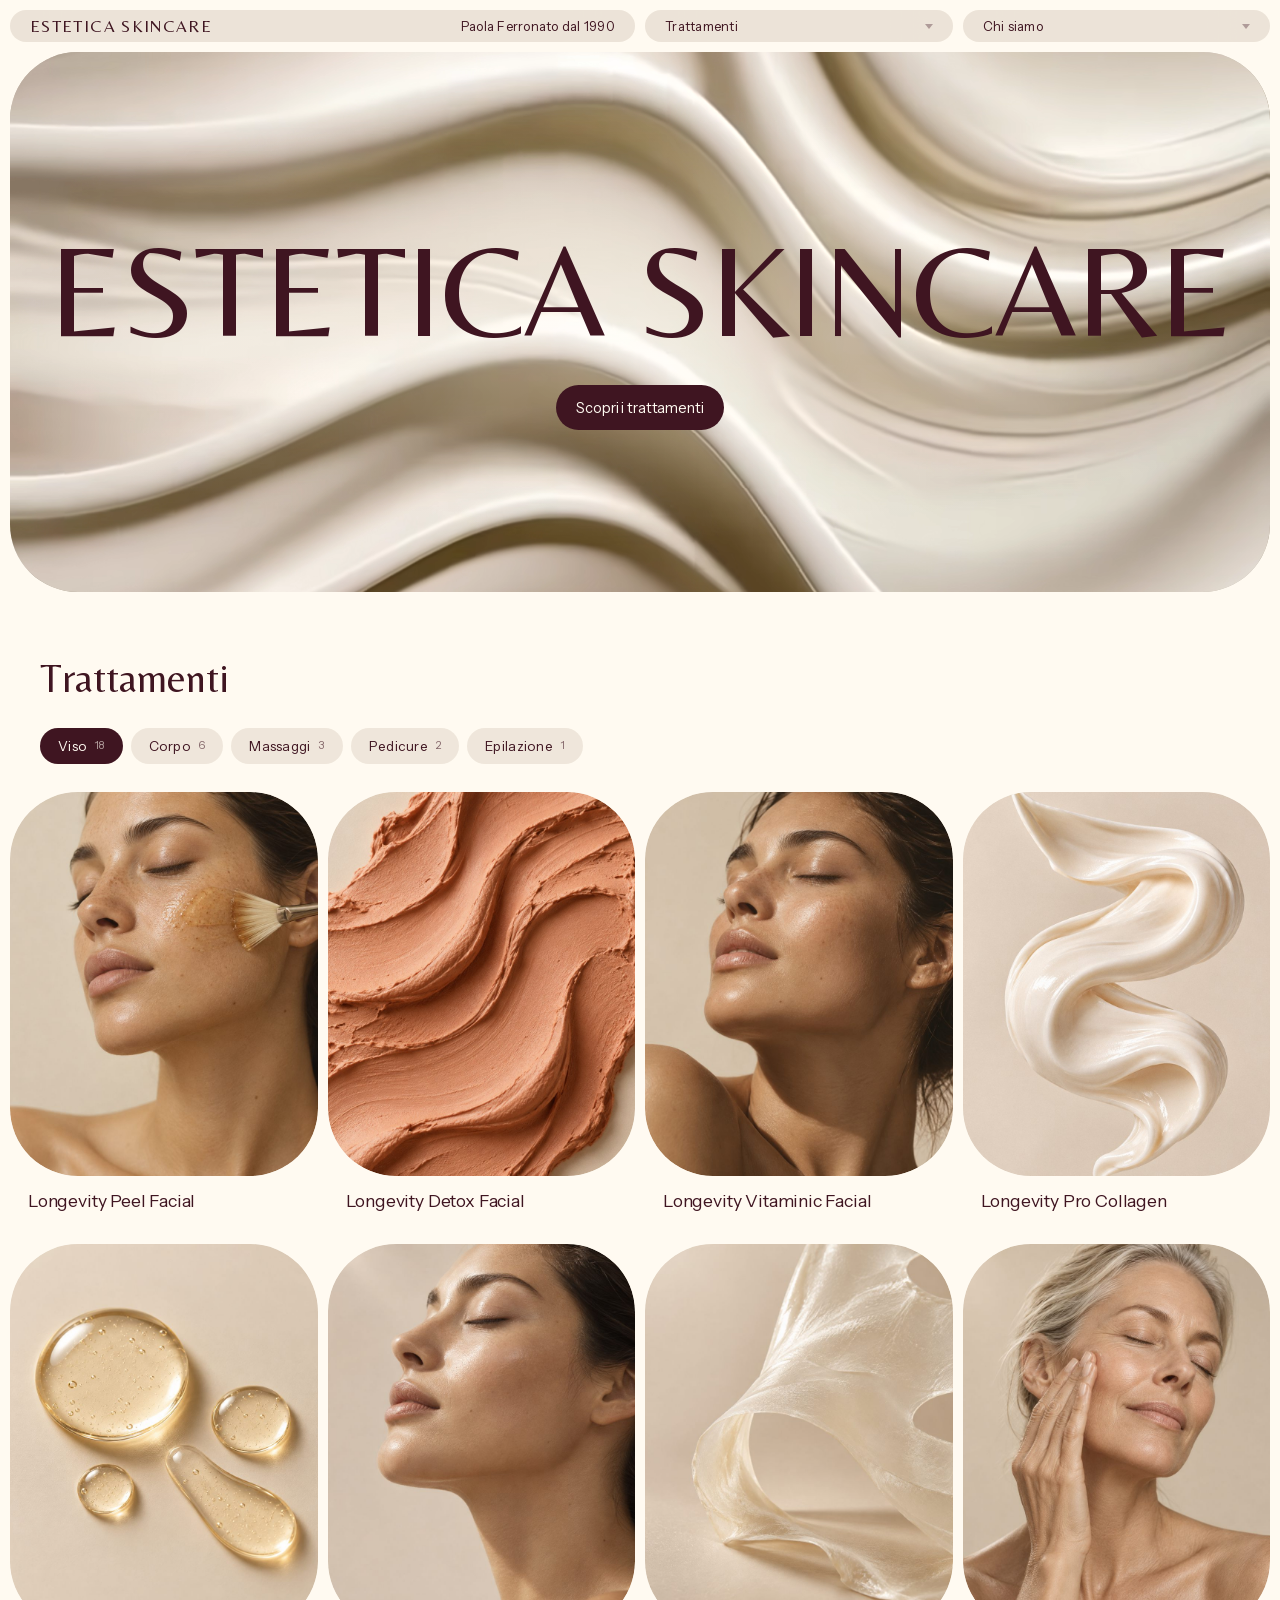
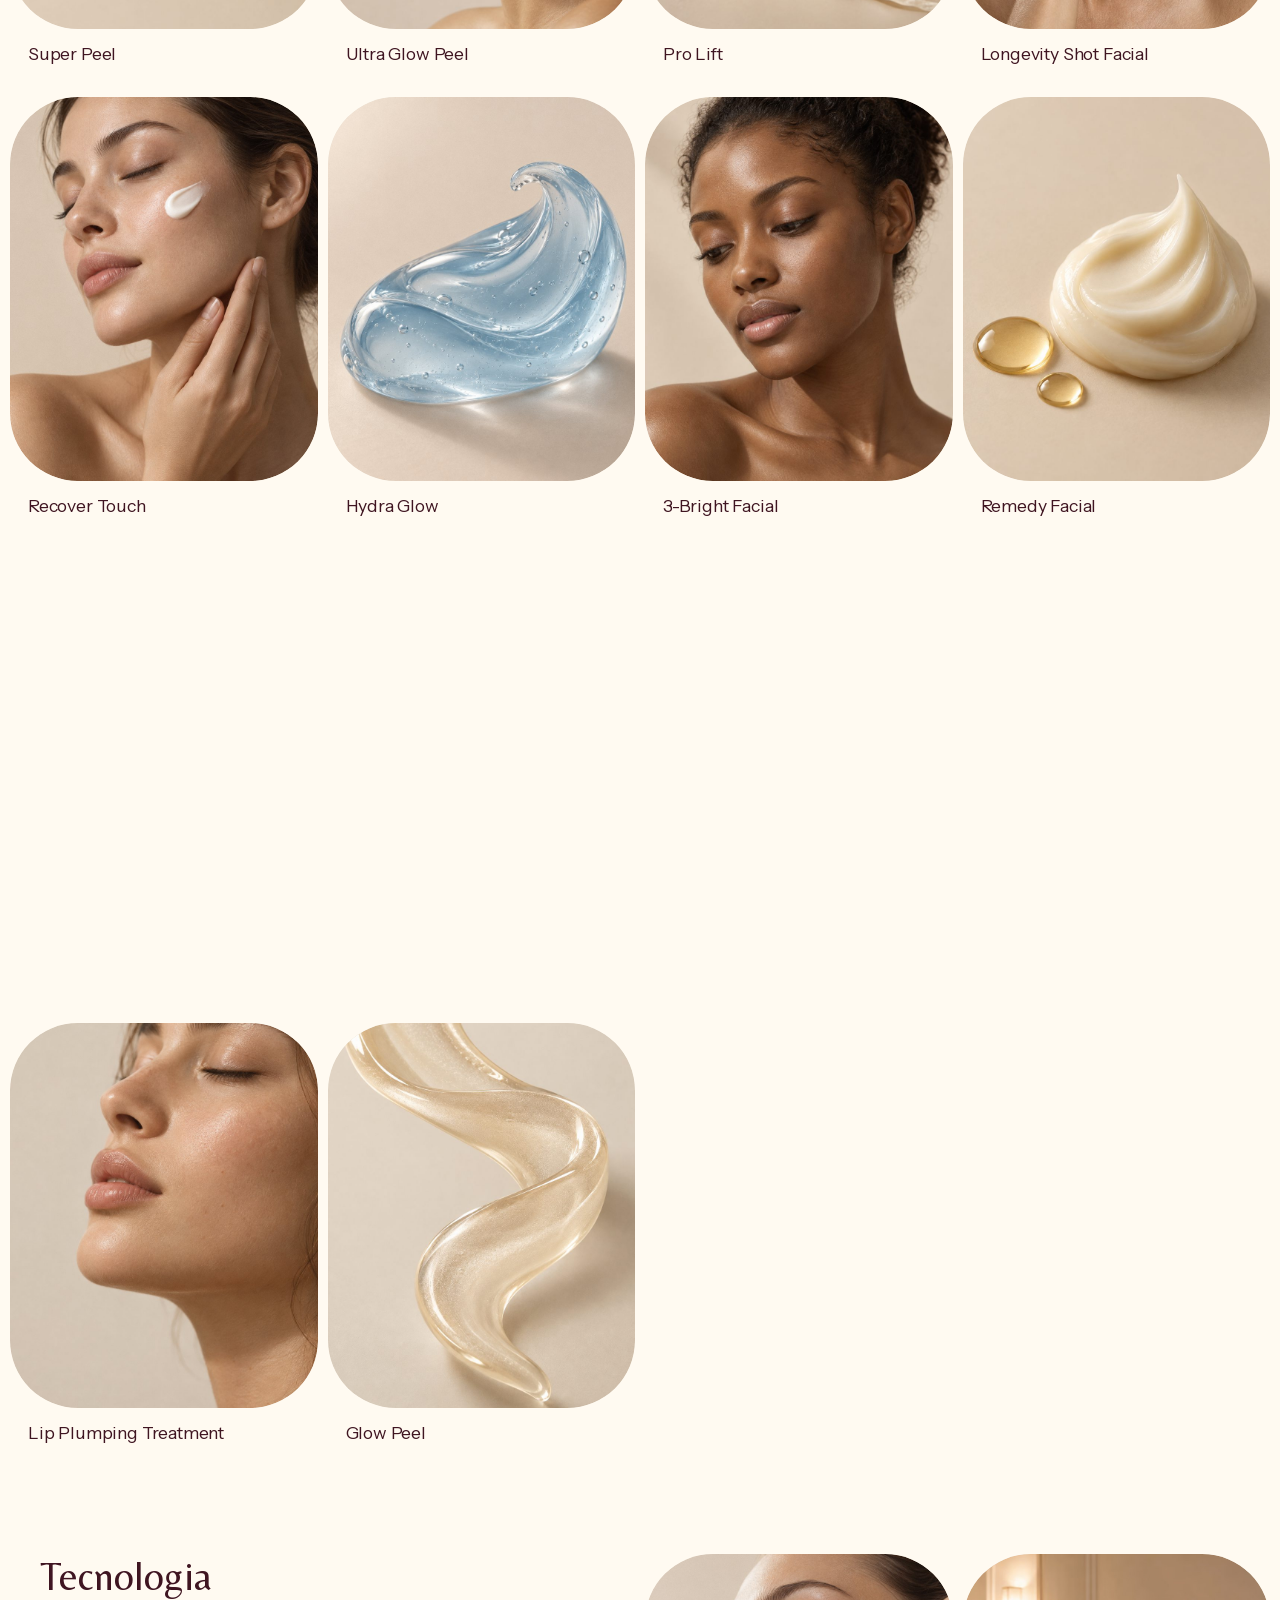
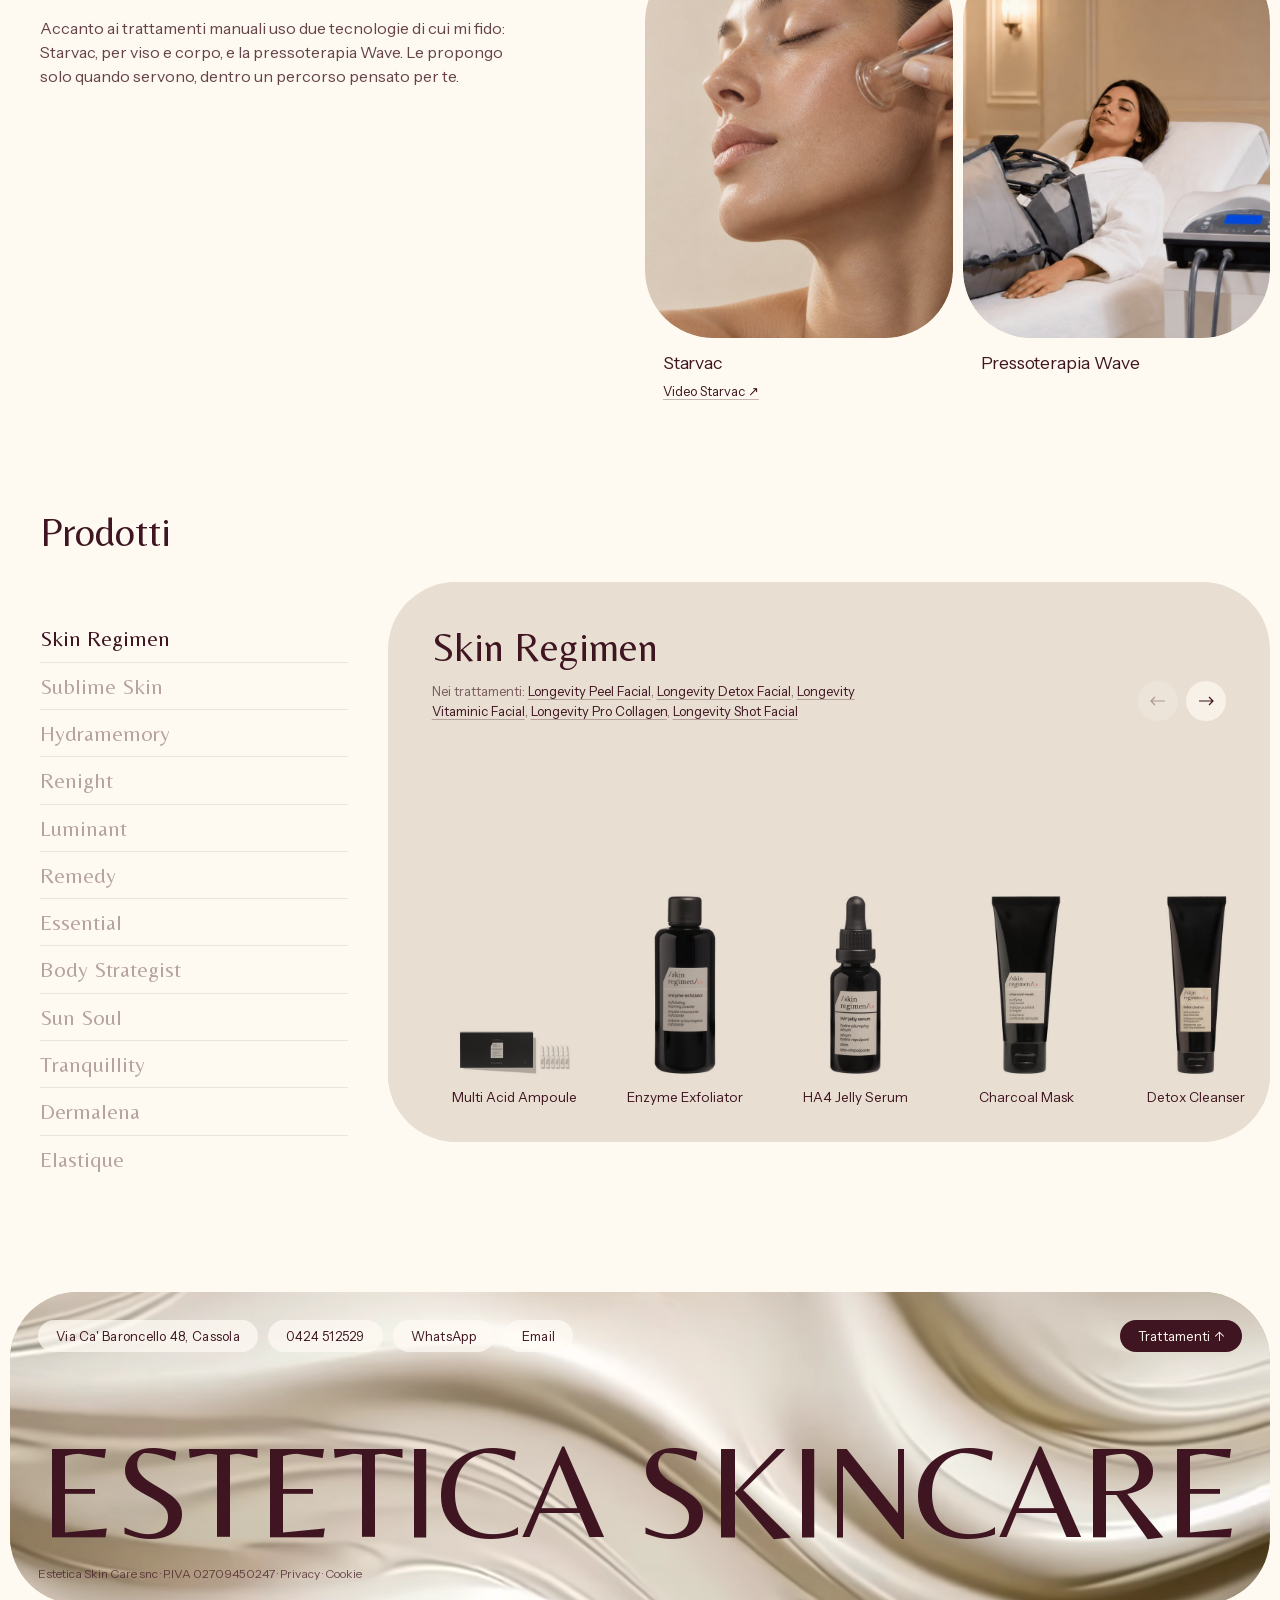
==== commit 4489e346: "Aree in un ordine nuovo, Elastique nell'epilazione, crema a 60 fps Le aree sono ora Viso, Corpo, Mas" ====
--- a/index.html
+++ b/index.html
@@ -13,7 +13,7 @@
   <link rel="preload" href="fonts/instrument-sans-latin.woff2" as="font" type="font/woff2" crossorigin>
   <link rel="preload" href="fonts/belleza-latin.woff2" as="font" type="font/woff2" crossorigin>
   <link rel="preload" href="img/crema.jpg?v=2" as="image" fetchpriority="high">
-  <link rel="stylesheet" href="styles.css?v=17">
+  <link rel="stylesheet" href="styles.css?v=19">
   <script>document.documentElement.classList.add('js')</script>
 </head>
 <body>
@@ -73,7 +73,7 @@
             </div>
             <div class="menu-cats__col">
               <section>
-                <h2 class="panel-label">Corpo e massaggi</h2>
+                <h2 class="panel-label">Corpo</h2>
                 <ul>
                   <li><a href="#t-body-scrub"><span>Body Scrub</span><span class="menu-cats__time">40 min · 55 €</span></a></li>
                   <li><a href="#t-double-peel-body"><span>Double Peel Body</span><span class="menu-cats__time">50 min · 70 €</span></a></li>
@@ -81,13 +81,25 @@
                   <li><a href="#t-3in1-treatment"><span>3in1 Treatment</span><span class="menu-cats__time">60 min · 70 €</span></a></li>
                   <li><a href="#t-thermal-mud"><span>Thermal Mud</span><span class="menu-cats__time">50 min · 70 €</span></a></li>
                   <li><a href="#t-active-toning"><span>Active Toning</span><span class="menu-cats__time">50 min · 80 €</span></a></li>
+                </ul>
+              </section>
+              <section>
+                <h2 class="panel-label">Massaggi</h2>
+                <ul>
+                  <li><a href="#t-bamboo-massage"><span>Bamboo Massage</span><span class="menu-cats__time">45 o 50 min · da 65 €</span></a></li>
                   <li><a href="#t-hot-stone-massage"><span>Hot Stone Massage</span><span class="menu-cats__time">50 min · 80 €</span></a></li>
-                  <li><a href="#t-bamboo-massage"><span>Bamboo Massage</span><span class="menu-cats__time">45 o 50 min · da 65 €</span></a></li>
                   <li><a href="#t-pantholas-corpo"><span>Pantholas Massage Corpo</span><span class="menu-cats__time">50 min · 80 €</span></a></li>
                 </ul>
               </section>
             </div>
             <div class="menu-cats__col">
+              <section>
+                <h2 class="panel-label">Pedicure</h2>
+                <ul>
+                  <li><a href="#t-pedicure"><span>Pedicure</span><span class="menu-cats__time">da 40 €</span></a></li>
+                  <li><a href="#t-rituale-della-terra"><span>Rituale della Terra</span><span class="menu-cats__time">25 min · 35 €</span></a></li>
+                </ul>
+              </section>
               <section>
                 <h2 class="panel-label">Epilazione</h2>
                 <ul>
@@ -95,17 +107,10 @@
                 </ul>
               </section>
               <section>
-                <h2 class="panel-label">Pedicure</h2>
-                <ul>
-                  <li><a href="#t-pedicure"><span>Pedicure</span><span class="menu-cats__time">50 min · da 40 €</span></a></li>
-                  <li><a href="#t-rituale-della-terra"><span>Rituale della Terra</span><span class="menu-cats__time">25 min · 35 €</span></a></li>
-                </ul>
-              </section>
-              <section>
                 <h2 class="panel-label">Tecnologia</h2>
                 <ul>
                   <li><a href="#t-starvac"><span>Starvac</span><span class="menu-cats__time">Viso e corpo</span></a></li>
-                  <li><a href="#t-pressoterapia-wave"><span>Pressoterapia Wave</span><span class="menu-cats__time">Gambe e corpo</span></a></li>
+                  <li><a href="#t-pressoterapia-wave"><span>Pressoterapia Wave</span><span class="menu-cats__time">Gambe e corpo · 50 €</span></a></li>
                 </ul>
               </section>
             </div>
@@ -152,7 +157,7 @@
            scheda video ed è il modo più fluido. Se il telefono non lo fa partire da solo (risparmio
            energetico), script.js mette al suo posto la stessa crema come immagine animata (AVIF),
            che gira sempre. Finché non parte si vede il primo fotogramma, lo sfondo del pannello -->
-      <div class="bg-cream" aria-hidden="true"><video autoplay muted loop playsinline disablepictureinpicture disableremoteplayback preload="auto"><source src="video/crema-hevc.mp4?v=3" type='video/mp4; codecs="hvc1"'><source src="video/crema.mp4?v=3" type="video/mp4"></video></div>
+      <div class="bg-cream" aria-hidden="true"><video autoplay muted loop playsinline disablepictureinpicture disableremoteplayback preload="auto"><source src="video/crema-hevc.mp4?v=4" type='video/mp4; codecs="hvc1"'><source src="video/crema.mp4?v=4" type="video/mp4"></video></div>
 
       <div class="hero__content">
         <!-- le lettere salgono una alla volta dalla linea di base, come il logo nel footer di Vibrolux -->
@@ -170,9 +175,10 @@
       <!-- dati:aree -->
       <div class="tabs" role="tablist" aria-label="Aree di trattamento">
         <button class="tab" type="button" role="tab" id="tab-viso" aria-controls="cat-viso" aria-selected="true">Viso<span class="tab__count">18</span></button>
-        <button class="tab" type="button" role="tab" id="tab-corpo" aria-controls="cat-corpo" aria-selected="false">Corpo e massaggi<span class="tab__count">9</span></button>
+        <button class="tab" type="button" role="tab" id="tab-corpo" aria-controls="cat-corpo" aria-selected="false">Corpo<span class="tab__count">6</span></button>
+        <button class="tab" type="button" role="tab" id="tab-massaggi" aria-controls="cat-massaggi" aria-selected="false">Massaggi<span class="tab__count">3</span></button>
+        <button class="tab" type="button" role="tab" id="tab-pedicure" aria-controls="cat-pedicure" aria-selected="false">Pedicure<span class="tab__count">2</span></button>
         <button class="tab" type="button" role="tab" id="tab-epilazione" aria-controls="cat-epilazione" aria-selected="false">Epilazione<span class="tab__count">1</span></button>
-        <button class="tab" type="button" role="tab" id="tab-pedicure" aria-controls="cat-pedicure" aria-selected="false">Pedicure<span class="tab__count">2</span></button>
       </div>
 
       <div class="category" id="cat-viso" role="tabpanel" aria-labelledby="tab-viso">
@@ -568,9 +574,9 @@
       </div>
 
       <div class="category" id="cat-corpo" role="tabpanel" aria-labelledby="tab-corpo">
-        <h3 class="category__title">Corpo e massaggi</h3>
+        <h3 class="category__title">Corpo</h3>
         <div class="grid">
-          <article class="treatment" id="t-body-scrub" data-area="Corpo e massaggi" data-time="40 min">
+          <article class="treatment" id="t-body-scrub" data-area="Corpo" data-time="40 min">
             <button class="card" type="button" aria-label="Body Scrub: scopri il trattamento">
               <span class="card__thumb"><img src="img/trattamenti/body-scrub.jpg" alt="" width="880" height="1100" loading="lazy"></span>
               <span class="card__label"><span class="card__cta">Scopri il trattamento</span><span class="card__name" aria-hidden="true">Body Scrub</span></span>
@@ -587,7 +593,7 @@
               </p>
             </div>
           </article>
-          <article class="treatment" id="t-double-peel-body" data-area="Corpo e massaggi" data-time="50 min">
+          <article class="treatment" id="t-double-peel-body" data-area="Corpo" data-time="50 min">
             <button class="card" type="button" aria-label="Double Peel Body: scopri il trattamento">
               <span class="card__thumb"><img src="img/trattamenti/double-peel-body.jpg" alt="" width="880" height="1100" loading="lazy"></span>
               <span class="card__label"><span class="card__cta">Scopri il trattamento</span><span class="card__name" aria-hidden="true">Double Peel Body</span></span>
@@ -609,7 +615,7 @@
               </p>
             </div>
           </article>
-          <article class="treatment" id="t-detox-and-drain" data-area="Corpo e massaggi" data-time="50 min">
+          <article class="treatment" id="t-detox-and-drain" data-area="Corpo" data-time="50 min">
             <button class="card" type="button" aria-label="Detox &amp; Drain: scopri il trattamento">
               <span class="card__thumb"><img src="img/trattamenti/detox-and-drain.jpg" alt="" width="880" height="1100" loading="lazy"></span>
               <span class="card__label"><span class="card__cta">Scopri il trattamento</span><span class="card__name" aria-hidden="true">Detox &amp; Drain</span></span>
@@ -631,7 +637,7 @@
               </p>
             </div>
           </article>
-          <article class="treatment" id="t-3in1-treatment" data-area="Corpo e massaggi" data-time="60 min">
+          <article class="treatment" id="t-3in1-treatment" data-area="Corpo" data-time="60 min">
             <button class="card" type="button" aria-label="3in1 Treatment: scopri il trattamento">
               <span class="card__thumb"><img src="img/trattamenti/3in1-treatment.jpg" alt="" width="880" height="1100" loading="lazy"></span>
               <span class="card__label"><span class="card__cta">Scopri il trattamento</span><span class="card__name" aria-hidden="true">3in1 Treatment</span></span>
@@ -654,7 +660,7 @@
               </p>
             </div>
           </article>
-          <article class="treatment" id="t-thermal-mud" data-area="Corpo e massaggi" data-time="50 min">
+          <article class="treatment" id="t-thermal-mud" data-area="Corpo" data-time="50 min">
             <button class="card" type="button" aria-label="Thermal Mud: scopri il trattamento">
               <span class="card__thumb"><img src="img/trattamenti/thermal-mud.jpg" alt="" width="880" height="1100" loading="lazy"></span>
               <span class="card__label"><span class="card__cta">Scopri il trattamento</span><span class="card__name" aria-hidden="true">Thermal Mud</span></span>
@@ -676,7 +682,7 @@
               </p>
             </div>
           </article>
-          <article class="treatment" id="t-active-toning" data-area="Corpo e massaggi" data-time="50 min">
+          <article class="treatment" id="t-active-toning" data-area="Corpo" data-time="50 min">
             <button class="card" type="button" aria-label="Active Toning: scopri il trattamento">
               <span class="card__thumb"><img src="img/trattamenti/active-toning.jpg" alt="" width="880" height="1100" loading="lazy"></span>
               <span class="card__label"><span class="card__cta">Scopri il trattamento</span><span class="card__name" aria-hidden="true">Active Toning</span></span>
@@ -698,7 +704,36 @@
               </p>
             </div>
           </article>
-          <article class="treatment" id="t-hot-stone-massage" data-area="Corpo e massaggi" data-time="50 min">
+        </div>
+      </div>
+
+      <div class="category" id="cat-massaggi" role="tabpanel" aria-labelledby="tab-massaggi">
+        <h3 class="category__title">Massaggi</h3>
+        <div class="grid">
+          <article class="treatment" id="t-bamboo-massage" data-area="Massaggi" data-time="45 o 50 min">
+            <button class="card" type="button" aria-label="Bamboo Massage: scopri il trattamento">
+              <span class="card__thumb"><img src="img/trattamenti/bamboo-massage.jpg" alt="" width="880" height="1100" loading="lazy"></span>
+              <span class="card__label"><span class="card__cta">Scopri il trattamento</span><span class="card__name" aria-hidden="true">Bamboo Massage</span></span>
+            </button>
+            <div class="treatment__info">
+              <h4 class="treatment__name">Bamboo Massage</h4>
+            </div>
+            <div class="treatment__detail">
+              <p class="treatment__price">da 65 €</p>
+              <p class="treatment__desc">Canne di bambù di diverse misure scorrono e premono sul corpo come un mattarello: sciolgono le tensioni, drenano i liquidi e modellano la silhouette. Un massaggio avvolgente e profondo.</p>
+              <p class="treatment__desc">Due versioni: 45 minuti a 65 € e 50 minuti a 75 €.</p>
+              <p class="panel-label">Prodotti usati</p>
+              <ul class="product-chips">
+                <li class="product-chip"><span class="product-chip__img"><img src="img/prodotti/body-oil.jpg" alt="" width="450" height="600" loading="lazy"></span><span><span class="product-chip__name">Oil</span><span class="product-chip__line">Body Strategist</span></span></li>
+                <li class="product-chip"><span class="product-chip__img"><img src="img/prodotti/body-cream-gel.jpg" alt="" width="450" height="600" loading="lazy"></span><span><span class="product-chip__name">Cream Gel</span><span class="product-chip__line">Body Strategist</span></span></li>
+              </ul>
+              <p class="treatment__book">
+                <a class="pill pill--wine" href="https://wa.me/393481515097?text=Ciao%21%20Vorrei%20prenotare%3A%20Bamboo%20Massage" target="_blank" rel="noopener">Prenota su WhatsApp</a>
+                <a class="pill pill--line" href="tel:+390424512529">Chiama 0424 512529</a>
+              </p>
+            </div>
+          </article>
+          <article class="treatment" id="t-hot-stone-massage" data-area="Massaggi" data-time="50 min">
             <button class="card" type="button" aria-label="Hot Stone Massage: scopri il trattamento">
               <span class="card__thumb"><img src="img/trattamenti/hot-stone-massage.jpg" alt="" width="880" height="1100" loading="lazy"></span>
               <span class="card__label"><span class="card__cta">Scopri il trattamento</span><span class="card__name" aria-hidden="true">Hot Stone Massage</span></span>
@@ -715,30 +750,7 @@
               </p>
             </div>
           </article>
-          <article class="treatment" id="t-bamboo-massage" data-area="Corpo e massaggi" data-time="45 o 50 min">
-            <button class="card" type="button" aria-label="Bamboo Massage: scopri il trattamento">
-              <span class="card__thumb"><img src="img/trattamenti/bamboo-massage.jpg" alt="" width="880" height="1100" loading="lazy"></span>
-              <span class="card__label"><span class="card__cta">Scopri il trattamento</span><span class="card__name" aria-hidden="true">Bamboo Massage</span></span>
-            </button>
-            <div class="treatment__info">
-              <h4 class="treatment__name">Bamboo Massage</h4>
-            </div>
-            <div class="treatment__detail">
-              <p class="treatment__price">da 65 €</p>
-              <p class="treatment__desc">Canne di bambù di diverse misure scorrono e premono sul corpo come un mattarello: sciolgono le tensioni, drenano i liquidi e modellano la silhouette. Un massaggio avvolgente e profondo.</p>
-              <p class="treatment__desc">Due versioni: 45 minuti a 65 € e 50 minuti a 75 €.</p>
-              <p class="panel-label">Prodotti usati</p>
-              <ul class="product-chips">
-                <li class="product-chip"><span class="product-chip__img"><img src="img/prodotti/body-oil.jpg" alt="" width="450" height="600" loading="lazy"></span><span><span class="product-chip__name">Oil</span><span class="product-chip__line">Body Strategist</span></span></li>
-                <li class="product-chip"><span class="product-chip__img"><img src="img/prodotti/body-cream-gel.jpg" alt="" width="450" height="600" loading="lazy"></span><span><span class="product-chip__name">Cream Gel</span><span class="product-chip__line">Body Strategist</span></span></li>
-              </ul>
-              <p class="treatment__book">
-                <a class="pill pill--wine" href="https://wa.me/393481515097?text=Ciao%21%20Vorrei%20prenotare%3A%20Bamboo%20Massage" target="_blank" rel="noopener">Prenota su WhatsApp</a>
-                <a class="pill pill--line" href="tel:+390424512529">Chiama 0424 512529</a>
-              </p>
-            </div>
-          </article>
-          <article class="treatment" id="t-pantholas-corpo" data-area="Corpo e massaggi" data-time="50 min">
+          <article class="treatment" id="t-pantholas-corpo" data-area="Massaggi" data-time="50 min">
             <button class="card" type="button" aria-label="Pantholas Massage Corpo: scopri il trattamento">
               <span class="card__thumb"><img src="img/trattamenti/pantholas-corpo.jpg" alt="" width="880" height="1100" loading="lazy"></span>
               <span class="card__label"><span class="card__cta">Scopri il trattamento</span><span class="card__name" aria-hidden="true">Pantholas Massage Corpo</span></span>
@@ -755,6 +767,59 @@
               </p>
             </div>
           </article>
+        </div>
+      </div>
+
+      <div class="category" id="cat-pedicure" role="tabpanel" aria-labelledby="tab-pedicure">
+        <h3 class="category__title">Pedicure</h3>
+        <div class="grid">
+          <article class="treatment" id="t-pedicure" data-area="Pedicure">
+            <button class="card" type="button" aria-label="Pedicure: scopri il trattamento">
+              <span class="card__thumb"><img src="img/trattamenti/pedicure.jpg" alt="" width="880" height="1100" loading="lazy"></span>
+              <span class="card__label"><span class="card__cta">Scopri il trattamento</span><span class="card__name" aria-hidden="true">Pedicure</span></span>
+            </button>
+            <div class="treatment__info">
+              <h4 class="treatment__name">Pedicure</h4>
+            </div>
+            <div class="treatment__detail">
+              <p class="treatment__price">da 40 €</p>
+              <p class="treatment__desc">Unghie, cuticole e pelle dei piedi curate con calma e con oltre trent'anni di esperienza. Si chiude con un massaggio e, se lo desideri, con lo smalto.</p>
+              <p class="panel-label">Prodotti usati</p>
+              <ul class="product-chips">
+                <li class="product-chip"><span class="product-chip__img"><img src="img/prodotti/dermalena-essenza.jpg" alt="" width="450" height="600" loading="lazy"></span><span><span class="product-chip__name">Essenza</span><span class="product-chip__line">Dermalena</span></span></li>
+                <li class="product-chip"><span class="product-chip__img"><img src="img/prodotti/dermalena-piuma.jpg" alt="" width="450" height="600" loading="lazy"></span><span><span class="product-chip__name">Piuma</span><span class="product-chip__line">Dermalena</span></span></li>
+                <li class="product-chip"><span class="product-chip__img"><img src="img/prodotti/dermalena-dinamica.jpg" alt="" width="450" height="600" loading="lazy"></span><span><span class="product-chip__name">Dinamica</span><span class="product-chip__line">Dermalena</span></span></li>
+                <li class="product-chip"><span class="product-chip__img"><img src="img/prodotti/dermalena-ripara.jpg" alt="" width="450" height="600" loading="lazy"></span><span><span class="product-chip__name">Ripara</span><span class="product-chip__line">Dermalena</span></span></li>
+              </ul>
+              <p class="treatment__book">
+                <a class="pill pill--wine" href="https://wa.me/393481515097?text=Ciao%21%20Vorrei%20prenotare%3A%20Pedicure" target="_blank" rel="noopener">Prenota su WhatsApp</a>
+                <a class="pill pill--line" href="tel:+390424512529">Chiama 0424 512529</a>
+              </p>
+            </div>
+          </article>
+          <article class="treatment" id="t-rituale-della-terra" data-area="Pedicure" data-time="25 min">
+            <button class="card" type="button" aria-label="Rituale della Terra: scopri il trattamento">
+              <span class="card__thumb"><img src="img/trattamenti/rituale-della-terra-piedi.jpg" alt="" width="880" height="1100" loading="lazy"></span>
+              <span class="card__label"><span class="card__cta">Scopri il trattamento</span><span class="card__name" aria-hidden="true">Rituale della Terra</span></span>
+            </button>
+            <div class="treatment__info">
+              <h4 class="treatment__name">Rituale della Terra</h4>
+            </div>
+            <div class="treatment__detail">
+              <p class="treatment__price">35 €</p>
+              <p class="treatment__desc">Bagno aromatico seguito da un massaggio rilassante ai punti di riflesso per ritrovare radici ed equilibrio.</p>
+              <p class="treatment__book">
+                <a class="pill pill--wine" href="https://wa.me/393481515097?text=Ciao%21%20Vorrei%20prenotare%3A%20Rituale%20della%20Terra" target="_blank" rel="noopener">Prenota su WhatsApp</a>
+                <a class="pill pill--line" href="tel:+390424512529">Chiama 0424 512529</a>
+              </p>
+            </div>
+          </article>
+          <aside class="note-card">
+            <p class="panel-label">I prodotti per i piedi</p>
+            <p class="note-card__title">Dermalena</p>
+            <p class="note-card__text">Nella pedicure uso Dermalena, una linea professionale pensata per la pelle secca, le callosità e le unghie.</p>
+            <a class="note-card__link" href="#line-dermalena">I prodotti →</a>
+          </aside>
         </div>
       </div>
 
@@ -771,65 +836,21 @@
             </div>
             <div class="treatment__detail">
               <p class="treatment__desc">Una cera elastica a bassa temperatura che si toglie senza strisce. Delicata sulle zone sensibili, come inguine, ascelle e viso, e precisa anche sui peli più corti.</p>
+              <p class="treatment__desc">Uso le tre cere brasiliane Elastique, ipoallergeniche e made in Italy:<br>Crema di Riso, super soft e ad asciugatura rapida, con ossido di zinco calmante: per le pelli più sensibili, i peli corti e le piccole zone.<br>Melograno, fluida e con olio di melograno lenitivo: per stesure lunghe e sottili sulle zone ampie, dove i peli sono più robusti.<br>Macadamia &amp; Zenzero, con olio di macadamia ed estratto di zenzero emollienti: per le zone delicate, come viso, bikini e ascelle.</p>
+              <p class="treatment__desc">A casa, la Crema Idratazione Quotidiana Elastique, leggera e vellutata, con acido ialuronico, karité, amido di riso e vitamine A, C ed E, idrata la pelle e fa durare di più il risultato fino all'epilazione successiva.</p>
+              <p class="panel-label">Prodotti usati</p>
+              <ul class="product-chips">
+                <li class="product-chip"><span class="product-chip__img"><img src="img/prodotti/elastique-crema-di-riso.jpg" alt="" width="450" height="600" loading="lazy"></span><span><span class="product-chip__name">Crema di Riso</span><span class="product-chip__line">Elastique</span></span></li>
+                <li class="product-chip"><span class="product-chip__img"><img src="img/prodotti/elastique-melograno.jpg" alt="" width="450" height="600" loading="lazy"></span><span><span class="product-chip__name">Melograno</span><span class="product-chip__line">Elastique</span></span></li>
+                <li class="product-chip"><span class="product-chip__img"><img src="img/prodotti/elastique-macadamia-zenzero.jpg" alt="" width="450" height="600" loading="lazy"></span><span><span class="product-chip__name">Macadamia &amp; Zenzero</span><span class="product-chip__line">Elastique</span></span></li>
+                <li class="product-chip"><span class="product-chip__img"><img src="img/prodotti/elastique-crema-idratazione.jpg" alt="" width="450" height="600" loading="lazy"></span><span><span class="product-chip__name">Idratazione Quotidiana</span><span class="product-chip__line">Elastique</span></span></li>
+              </ul>
               <p class="treatment__book">
                 <a class="pill pill--wine" href="https://wa.me/393481515097?text=Ciao%21%20Vorrei%20prenotare%3A%20Epilazione%20Elastique" target="_blank" rel="noopener">Prenota su WhatsApp</a>
                 <a class="pill pill--line" href="tel:+390424512529">Chiama 0424 512529</a>
               </p>
             </div>
           </article>
-        </div>
-      </div>
-
-      <div class="category" id="cat-pedicure" role="tabpanel" aria-labelledby="tab-pedicure">
-        <h3 class="category__title">Pedicure</h3>
-        <div class="grid">
-          <article class="treatment" id="t-pedicure" data-area="Pedicure" data-time="50 min">
-            <button class="card" type="button" aria-label="Pedicure: scopri il trattamento">
-              <span class="card__thumb"><img src="img/trattamenti/pedicure.jpg" alt="" width="880" height="1100" loading="lazy"></span>
-              <span class="card__label"><span class="card__cta">Scopri il trattamento</span><span class="card__name" aria-hidden="true">Pedicure</span></span>
-            </button>
-            <div class="treatment__info">
-              <h4 class="treatment__name">Pedicure</h4>
-            </div>
-            <div class="treatment__detail">
-              <p class="treatment__price">da 40 €</p>
-              <p class="treatment__desc">Unghie, cuticole e pelle dei piedi curate con calma e con oltre trent'anni di esperienza. Si chiude con un massaggio e, se lo desideri, con lo smalto.</p>
-              <p class="panel-label">Prodotti usati</p>
-              <ul class="product-chips">
-                <li class="product-chip"><span class="product-chip__img"><img src="img/prodotti/dermalena-essenza.jpg" alt="" width="450" height="600" loading="lazy"></span><span><span class="product-chip__name">Essenza</span><span class="product-chip__line">Dermalena</span></span></li>
-                <li class="product-chip"><span class="product-chip__img"><img src="img/prodotti/dermalena-piuma.jpg" alt="" width="450" height="600" loading="lazy"></span><span><span class="product-chip__name">Piuma</span><span class="product-chip__line">Dermalena</span></span></li>
-                <li class="product-chip"><span class="product-chip__img"><img src="img/prodotti/dermalena-dinamica.jpg" alt="" width="450" height="600" loading="lazy"></span><span><span class="product-chip__name">Dinamica</span><span class="product-chip__line">Dermalena</span></span></li>
-                <li class="product-chip"><span class="product-chip__img"><img src="img/prodotti/dermalena-ripara.jpg" alt="" width="450" height="600" loading="lazy"></span><span><span class="product-chip__name">Ripara</span><span class="product-chip__line">Dermalena</span></span></li>
-              </ul>
-              <p class="treatment__book">
-                <a class="pill pill--wine" href="https://wa.me/393481515097?text=Ciao%21%20Vorrei%20prenotare%3A%20Pedicure" target="_blank" rel="noopener">Prenota su WhatsApp</a>
-                <a class="pill pill--line" href="tel:+390424512529">Chiama 0424 512529</a>
-              </p>
-            </div>
-          </article>
-          <article class="treatment" id="t-rituale-della-terra" data-area="Pedicure" data-time="25 min">
-            <button class="card" type="button" aria-label="Rituale della Terra: scopri il trattamento">
-              <span class="card__thumb"><img src="img/trattamenti/rituale-della-terra.jpg" alt="" width="880" height="1100" loading="lazy"></span>
-              <span class="card__label"><span class="card__cta">Scopri il trattamento</span><span class="card__name" aria-hidden="true">Rituale della Terra</span></span>
-            </button>
-            <div class="treatment__info">
-              <h4 class="treatment__name">Rituale della Terra</h4>
-            </div>
-            <div class="treatment__detail">
-              <p class="treatment__price">35 €</p>
-              <p class="treatment__desc">Un bagno aromatico per i piedi seguito da un massaggio rilassante sui punti di riflesso, per ritrovare radici ed equilibrio. Scioglie la stanchezza della giornata e lascia una piacevole sensazione di leggerezza.</p>
-              <p class="treatment__book">
-                <a class="pill pill--wine" href="https://wa.me/393481515097?text=Ciao%21%20Vorrei%20prenotare%3A%20Rituale%20della%20Terra" target="_blank" rel="noopener">Prenota su WhatsApp</a>
-                <a class="pill pill--line" href="tel:+390424512529">Chiama 0424 512529</a>
-              </p>
-            </div>
-          </article>
-          <aside class="note-card">
-            <p class="panel-label">I prodotti per i piedi</p>
-            <p class="note-card__title">Dermalena</p>
-            <p class="note-card__text">Nella pedicure uso Dermalena, una linea professionale pensata per la pelle secca, le callosità e le unghie.</p>
-            <a class="note-card__link" href="#line-dermalena">I prodotti →</a>
-          </aside>
         </div>
       </div>
       <!-- /dati:aree -->
@@ -849,13 +870,12 @@
         </button>
         <div class="treatment__info">
           <h3 class="treatment__name">Starvac</h3>
-          <p class="treatment__videos"><a href="https://www.facebook.com/esteticaskincare/videos/trattamenti-viso-con-metodologia-starvac/5054137538040862/" target="_blank" rel="noopener">Video viso ↗</a> · <a href="https://www.facebook.com/reel/1746513595763666/" target="_blank" rel="noopener">Video corpo ↗</a></p>
+          <p class="treatment__videos"><a href="https://www.facebook.com/starvac.italia/videos/il-brevetto-esclusivo-di-starvac-stretching-cellulaire-permette-di-riequilibrare/962666224229671/" target="_blank" rel="noopener">Video Starvac ↗</a></p>
         </div>
         <div class="treatment__detail">
           <p class="treatment__desc">Il metodo francese dello Stretching Cellulaire®: un'aspirazione delicata e due rulli massaggiano la pelle in profondità. Sul viso stimola tono e luminosità e attenua le rughe; sul corpo drena, leviga la cellulite e rassoda.</p>
           <ul class="treatment__links">
-            <li><a href="https://www.facebook.com/esteticaskincare/videos/trattamenti-viso-con-metodologia-starvac/5054137538040862/" target="_blank" rel="noopener">Video viso ↗</a></li>
-            <li><a href="https://www.facebook.com/reel/1746513595763666/" target="_blank" rel="noopener">Video corpo ↗</a></li>
+            <li><a href="https://www.facebook.com/starvac.italia/videos/il-brevetto-esclusivo-di-starvac-stretching-cellulaire-permette-di-riequilibrare/962666224229671/" target="_blank" rel="noopener">Video Starvac ↗</a></li>
           </ul>
           <p class="treatment__book">
             <a class="pill pill--wine" href="https://wa.me/393481515097?text=Ciao%21%20Vorrei%20prenotare%3A%20Starvac" target="_blank" rel="noopener">Prenota su WhatsApp</a>
@@ -865,14 +885,16 @@
       </article>
       <article class="treatment" id="t-pressoterapia-wave" data-area="Tecnologia" data-time="Gambe e corpo">
         <button class="card" type="button" aria-label="Pressoterapia Wave: scopri il trattamento">
-          <span class="card__thumb"><img src="img/trattamenti/pressoterapia-wave.jpg" alt="" width="880" height="1100" loading="lazy"></span>
+          <span class="card__thumb"><img src="img/trattamenti/pressoterapia-wave-psx.jpg" alt="" width="880" height="1100" loading="lazy"></span>
           <span class="card__label"><span class="card__cta">Scopri il trattamento</span><span class="card__name" aria-hidden="true">Pressoterapia Wave</span></span>
         </button>
         <div class="treatment__info">
           <h3 class="treatment__name">Pressoterapia Wave</h3>
         </div>
         <div class="treatment__detail">
-          <p class="treatment__desc">Gambali che si gonfiano e si sgonfiano a onde, dal piede verso l'alto, come un massaggio linfodrenante. Aiuta la circolazione, riduce gonfiore e ritenzione e lascia le gambe leggere. Si fa sdraiate e rilassate, anche dopo un trattamento corpo.</p>
+          <p class="treatment__price">50 €</p>
+          <p class="treatment__desc">La pressoterapia di Starvac, PSX Active Wave®, con la tecnologia brevettata Pressodynamie®. I gambali a 10 camere avvolgono le gambe e un'onda di pressione ritmica sale dal piede verso l'alto, regolata in tempo reale sulla forma del corpo: avvolgente e confortevole.</p>
+          <p class="treatment__desc">Rispetto alla pressoterapia tradizionale dà fino a 12 volte più stimolazioni per ciclo (studio clinico SFAS): favorisce la circolazione venosa e linfatica, aiuta contro la ritenzione idrica e lascia le gambe leggere già dalla prima seduta. Si fa sdraiate e rilassate, anche dopo un trattamento corpo.</p>
           <p class="treatment__book">
             <a class="pill pill--wine" href="https://wa.me/393481515097?text=Ciao%21%20Vorrei%20prenotare%3A%20Pressoterapia%20Wave" target="_blank" rel="noopener">Prenota su WhatsApp</a>
             <a class="pill pill--line" href="tel:+390424512529">Chiama 0424 512529</a>
@@ -902,6 +924,7 @@
           <button class="brand-tab" type="button" role="tab" id="tab-line-sun-soul" aria-controls="line-sun-soul" aria-selected="false"><span>Sun Soul</span></button>
           <button class="brand-tab" type="button" role="tab" id="tab-line-tranquillity" aria-controls="line-tranquillity" aria-selected="false"><span>Tranquillity</span></button>
           <button class="brand-tab" type="button" role="tab" id="tab-line-dermalena" aria-controls="line-dermalena" aria-selected="false"><span>Dermalena</span></button>
+          <button class="brand-tab" type="button" role="tab" id="tab-line-elastique" aria-controls="line-elastique" aria-selected="false"><span>Elastique</span></button>
         </div>
 
         <div class="line" id="line-skin-regimen" role="tabpanel" aria-labelledby="tab-line-skin-regimen">
@@ -1113,6 +1136,25 @@
             <li class="product"><button class="product__btn" type="button" aria-label="Rigenera, lozione levigante unghie: guarda il prodotto"><img src="img/prodotti/dermalena-rigenera.jpg" alt="" width="450" height="600" loading="lazy"><span class="product__name">Rigenera<span class="product__type">Lozione levigante unghie</span></span></button></li>
           </ul>
         </div>
+
+        <div class="line" id="line-elastique" role="tabpanel" aria-labelledby="tab-line-elastique">
+          <div class="line__top">
+            <div class="line__text">
+              <h3 class="line__name">Elastique</h3>
+              <p class="line__uses">Nei trattamenti: <a href="#t-epilazione-elastique">Epilazione Elastique</a></p>
+            </div>
+            <div class="shelf-nav">
+              <button class="shelf-nav__btn shelf-nav__btn--prev" type="button" data-dir="-1" aria-label="Prodotti precedenti"><svg viewBox="0 0 16 10" aria-hidden="true"><path d="M1 5h14M11 1l4 4-4 4" fill="none" stroke="currentColor" stroke-width="1.2"/></svg></button>
+              <button class="shelf-nav__btn" type="button" data-dir="1" aria-label="Prodotti successivi"><svg viewBox="0 0 16 10" aria-hidden="true"><path d="M1 5h14M11 1l4 4-4 4" fill="none" stroke="currentColor" stroke-width="1.2"/></svg></button>
+            </div>
+          </div>
+          <ul class="shelf">
+            <li class="product"><button class="product__btn" type="button" aria-label="Crema di Riso, cera brasiliana: guarda il prodotto"><img src="img/prodotti/elastique-crema-di-riso.jpg" alt="" width="450" height="600" loading="lazy"><span class="product__name">Crema di Riso<span class="product__type">Cera brasiliana</span></span></button></li>
+            <li class="product"><button class="product__btn" type="button" aria-label="Melograno, cera brasiliana: guarda il prodotto"><img src="img/prodotti/elastique-melograno.jpg" alt="" width="450" height="600" loading="lazy"><span class="product__name">Melograno<span class="product__type">Cera brasiliana</span></span></button></li>
+            <li class="product"><button class="product__btn" type="button" aria-label="Macadamia &amp; Zenzero, cera brasiliana: guarda il prodotto"><img src="img/prodotti/elastique-macadamia-zenzero.jpg" alt="" width="450" height="600" loading="lazy"><span class="product__name">Macadamia &amp; Zenzero<span class="product__type">Cera brasiliana</span></span></button></li>
+            <li class="product"><button class="product__btn" type="button" aria-label="Idratazione Quotidiana, crema per il mantenimento a casa: guarda il prodotto"><img src="img/prodotti/elastique-crema-idratazione.jpg" alt="" width="450" height="600" loading="lazy"><span class="product__name">Idratazione Quotidiana<span class="product__type">Crema per il mantenimento a casa</span></span></button></li>
+          </ul>
+        </div>
         <!-- /dati:prodotti -->
       </div>
     </section>
@@ -1123,7 +1165,7 @@
   <footer class="footer" id="contatti">
     <div class="footer__card">
       <!-- la stessa crema della hero; script.js la fa partire quando il footer si avvicina -->
-      <div class="bg-cream" aria-hidden="true"><video muted loop playsinline disablepictureinpicture disableremoteplayback preload="none"><source src="video/crema-hevc.mp4?v=3" type='video/mp4; codecs="hvc1"'><source src="video/crema.mp4?v=3" type="video/mp4"></video></div>
+      <div class="bg-cream" aria-hidden="true"><video muted loop playsinline disablepictureinpicture disableremoteplayback preload="none"><source src="video/crema-hevc.mp4?v=4" type='video/mp4; codecs="hvc1"'><source src="video/crema.mp4?v=4" type="video/mp4"></video></div>
 
       <nav class="footer__pills" aria-label="Contatti">
         <a class="footer__pill" href="https://www.google.com/maps/search/?api=1&amp;query=Estetica%20Skin%20Care%2C%20Via%20Ca%27%20Baroncello%2048%2C%20Cassola%20VI" target="_blank" rel="noopener">Via Ca' Baroncello 48, Cassola</a>
@@ -1174,6 +1216,6 @@
     </button>
   </dialog>
 
-  <script src="script.js?v=14" defer></script>
+  <script src="script.js?v=15" defer></script>
 </body>
 </html>
--- a/styles.css
+++ b/styles.css
@@ -1139,13 +1139,13 @@
 }
 
 @media (max-width: 767px) {
-  /* le quattro aree su una riga sola, senza i numeri */
-  .js .tabs { flex-wrap: nowrap; gap: 6px; overflow-x: auto; scrollbar-width: none; }
+  /* le aree su una riga sola, senza i numeri (se non stanno, scorrono) */
+  .js .tabs { flex-wrap: nowrap; gap: 5px; overflow-x: auto; scrollbar-width: none; }
   .js .tabs::-webkit-scrollbar { display: none; }
   .tab {
     flex: 1 1 auto;
     justify-content: center;
-    padding: 0 clamp(8px, 2.8vw, 14px);
+    padding: 0 clamp(6px, 2vw, 14px);
     font-size: clamp(11.5px, 3.3vw, 13.5px);
     letter-spacing: 0;
   }
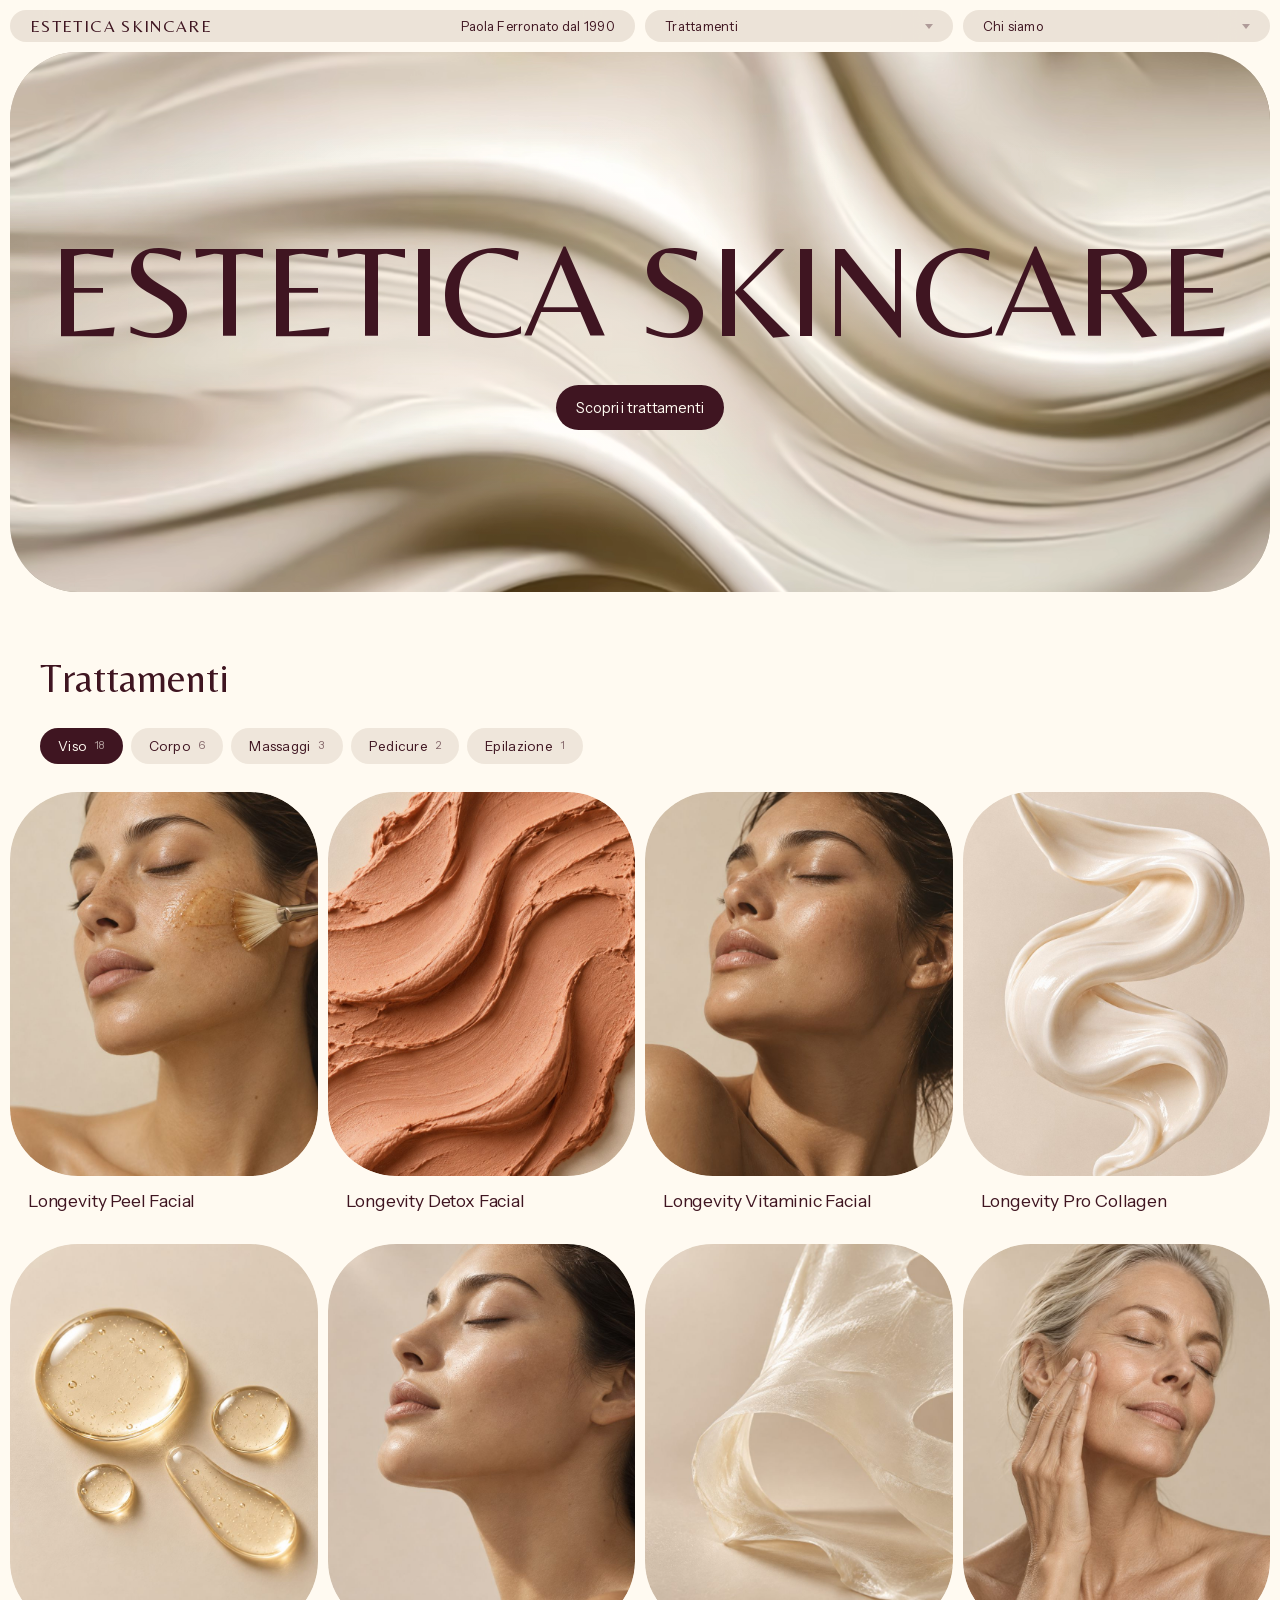
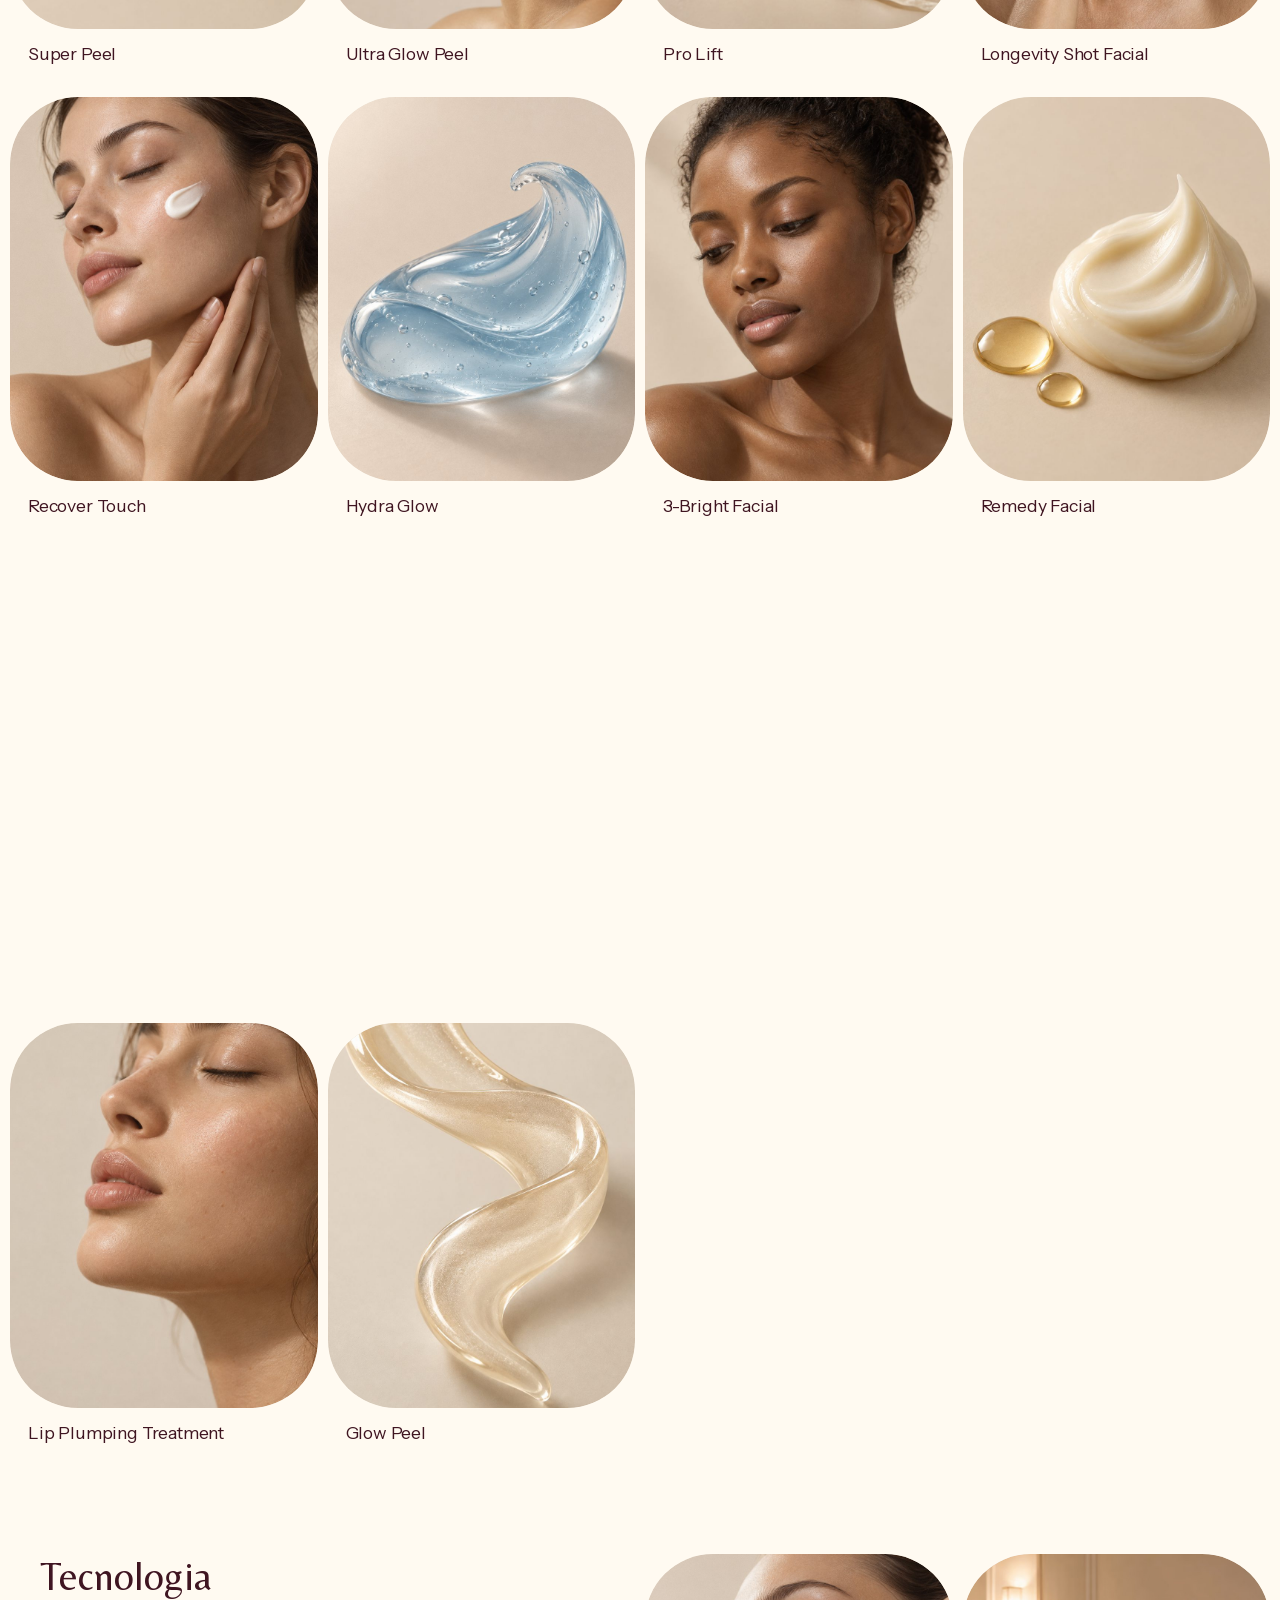
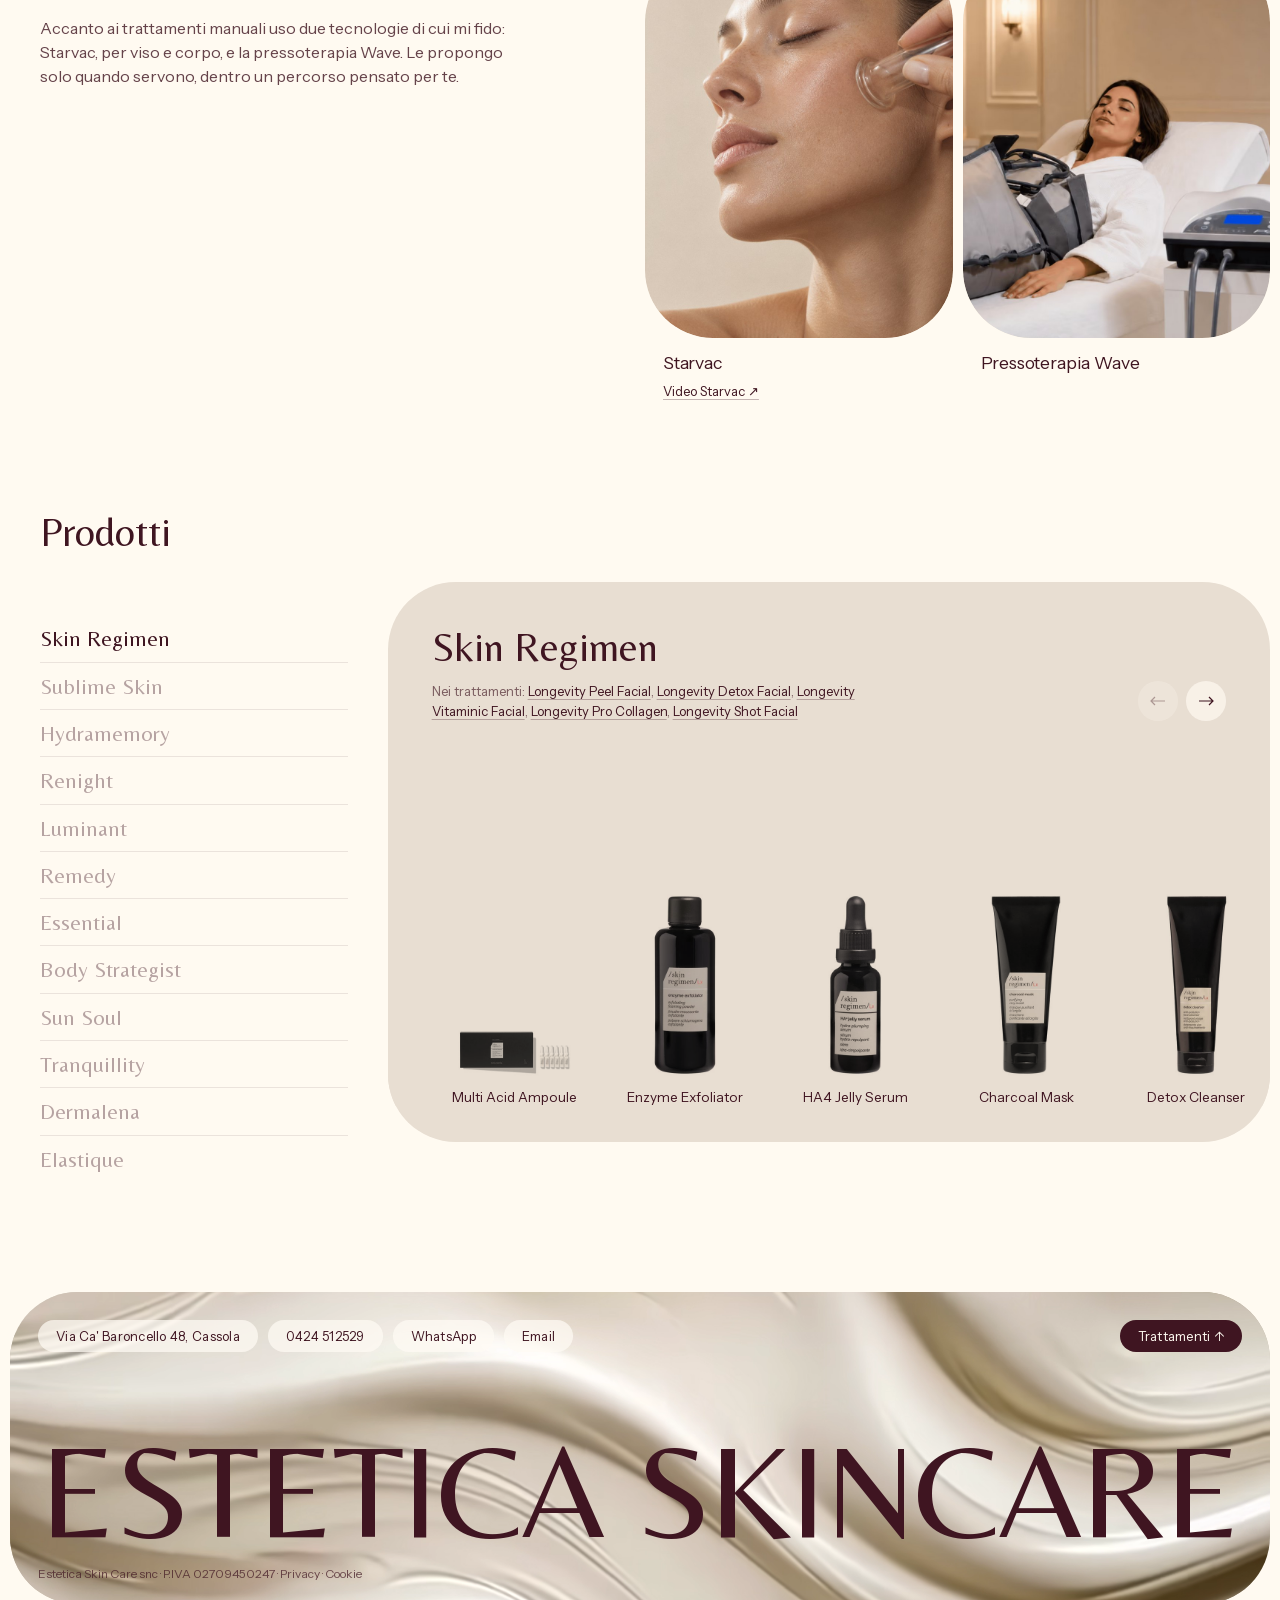
==== commit dd7514c0: "Chi siamo: nuovo testo e la citazione di Maya Angelou Nel 1990 nasceva Estetica Skin Care di Paola F" ====
--- a/index.html
+++ b/index.html
@@ -13,7 +13,7 @@
   <link rel="preload" href="fonts/instrument-sans-latin.woff2" as="font" type="font/woff2" crossorigin>
   <link rel="preload" href="fonts/belleza-latin.woff2" as="font" type="font/woff2" crossorigin>
   <link rel="preload" href="img/crema.jpg?v=2" as="image" fetchpriority="high">
-  <link rel="stylesheet" href="styles.css?v=19">
+  <link rel="stylesheet" href="styles.css?v=20">
   <script>document.documentElement.classList.add('js')</script>
 </head>
 <body>
@@ -130,8 +130,11 @@
             <section>
               <h2 class="panel-label">Lo studio</h2>
               <div class="about__text">
-                <p>Lo studio di Paola Ferronato, a San Giuseppe di Cassola dal 1990.</p>
-                <p>Da più di trent'anni Paola accoglie le sue clienti una alla volta, con calma e con cura. È così che si diventa di casa: conoscendosi, appuntamento dopo appuntamento.</p>
+                <p>Nel 1990 nasceva Estetica Skin Care di Paola Ferronato. Da allora sono passate le mode, sono cambiate le tecniche, ma una cosa è rimasta uguale: la mia passione per la bellezza e il benessere.</p>
+                <figure class="about__quote">
+                  <blockquote><p>«Non si ricorderanno cosa hai detto o cosa hai fatto, ma si ricorderanno di come li hai fatti sentire.»</p></blockquote>
+                  <figcaption>— Maya Angelou</figcaption>
+                </figure>
               </div>
             </section>
 
--- a/styles.css
+++ b/styles.css
@@ -246,6 +246,19 @@
 /* Chi siamo */
 .about { display: grid; gap: 28px; }
 .about__text { display: grid; gap: 10px; margin-top: 10px; font-size: 14.4px; line-height: 1.45; }
+/* la citazione, con l'autrice in basso a destra */
+.about__quote { margin-top: 8px; }
+.about__quote blockquote {
+  font-family: var(--display);
+  font-size: 18px;
+  line-height: 1.35;
+}
+.about__quote figcaption {
+  margin-top: 8px;
+  text-align: right;
+  font-size: 13px;
+  color: rgba(63, 21, 33, .6);
+}
 .about__rows { list-style: none; }
 .about__rows li {
   display: grid;
